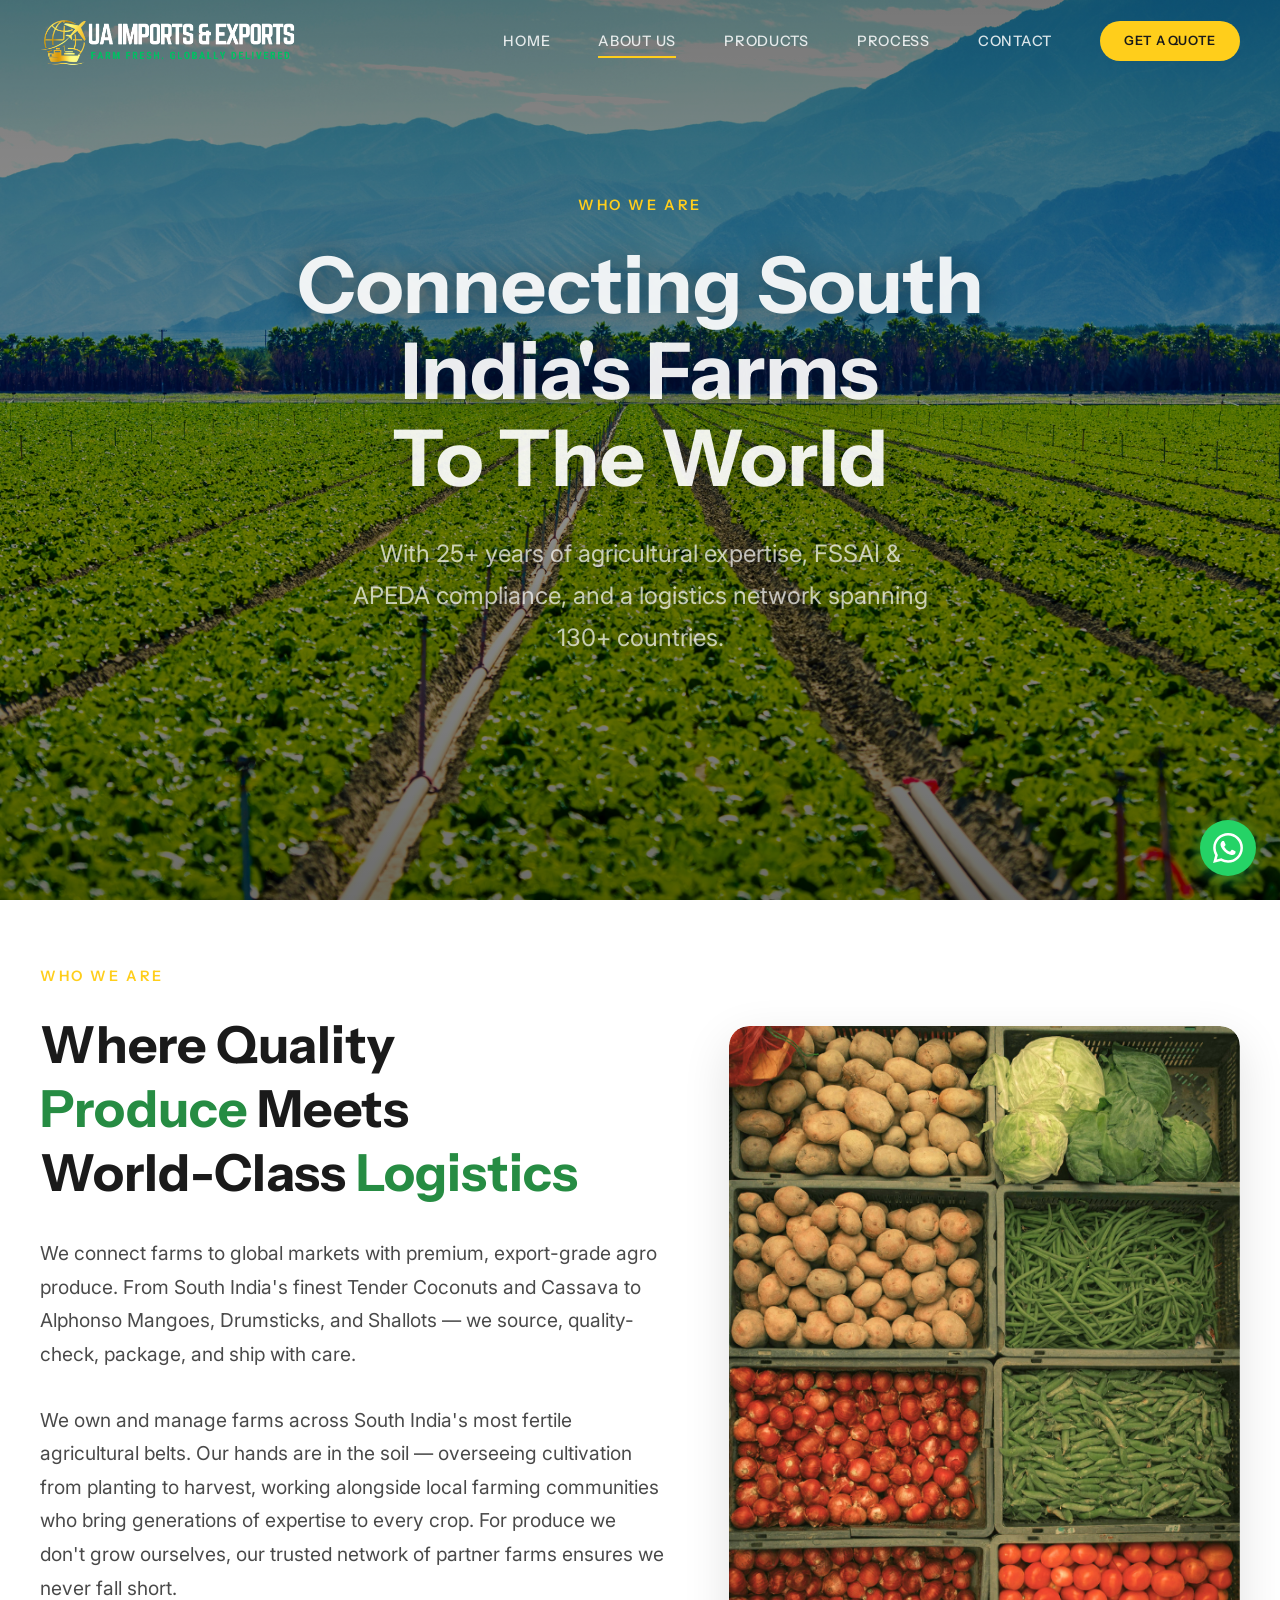
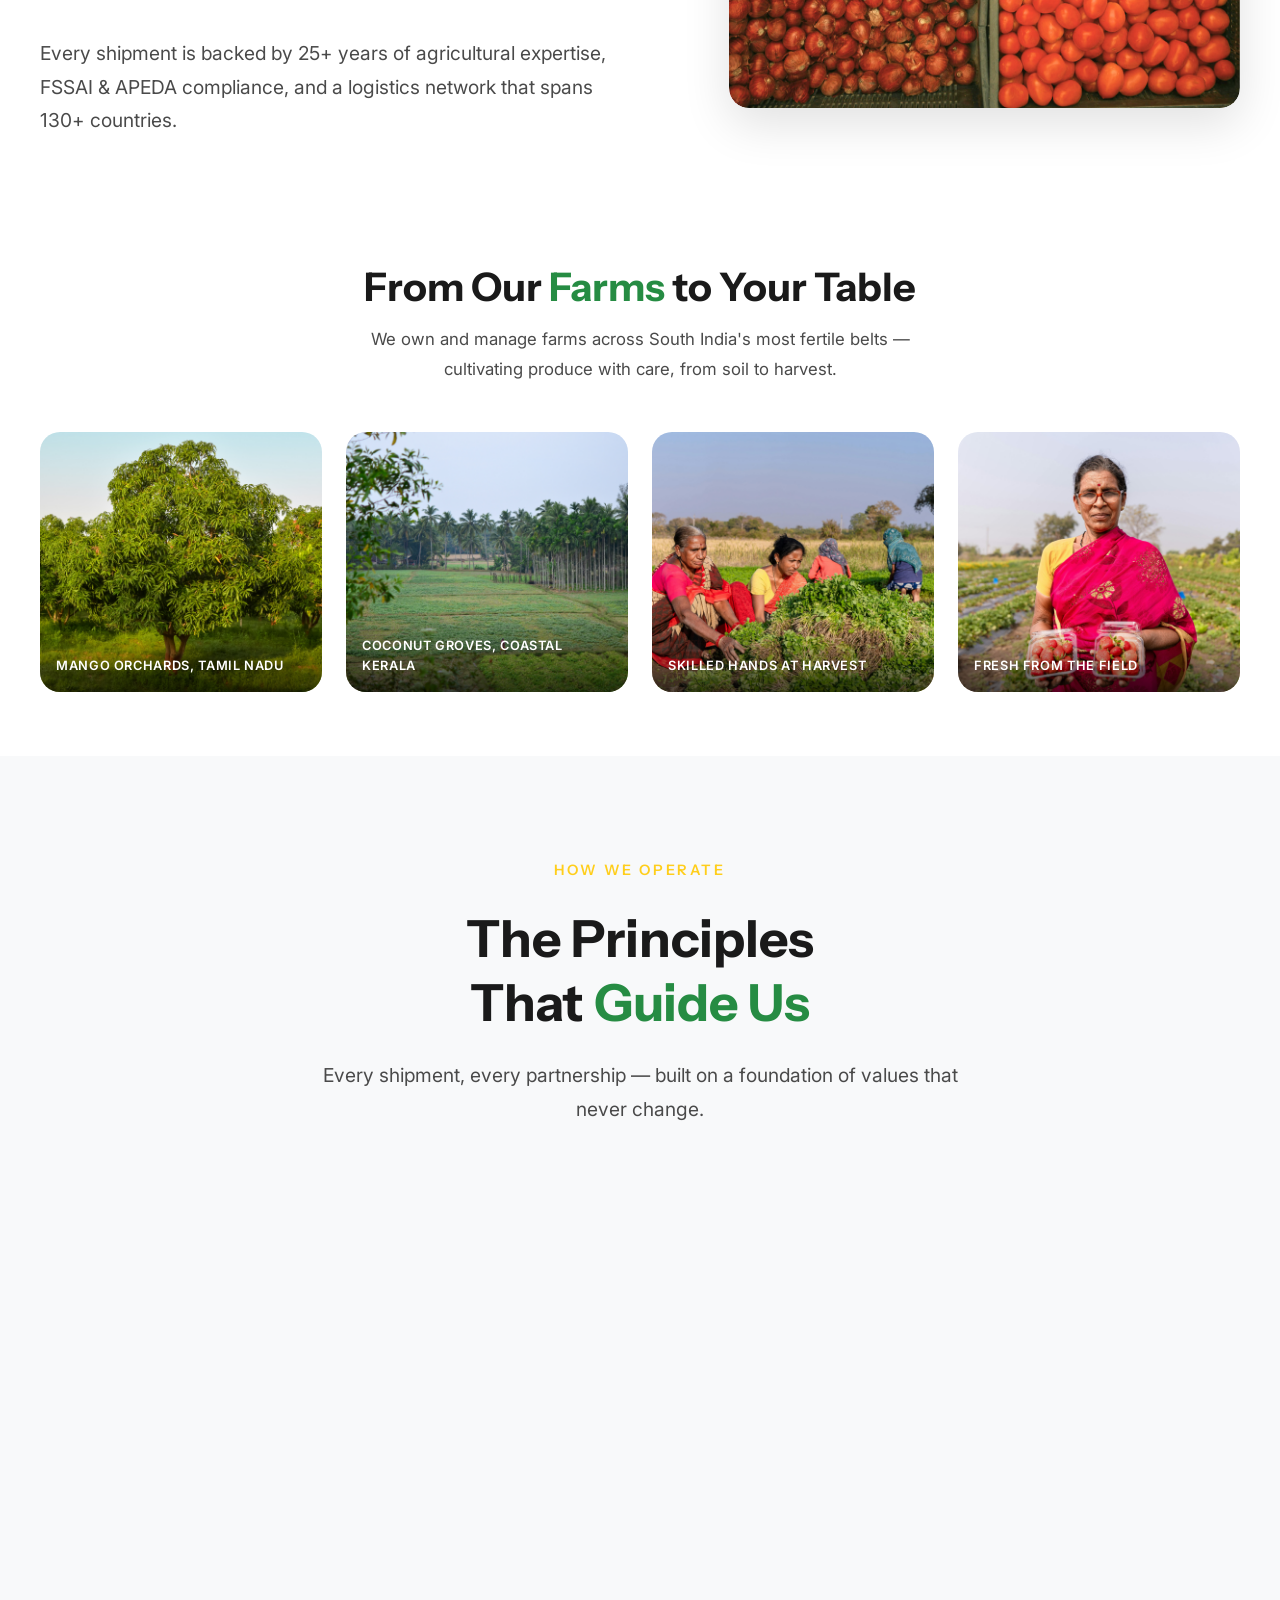
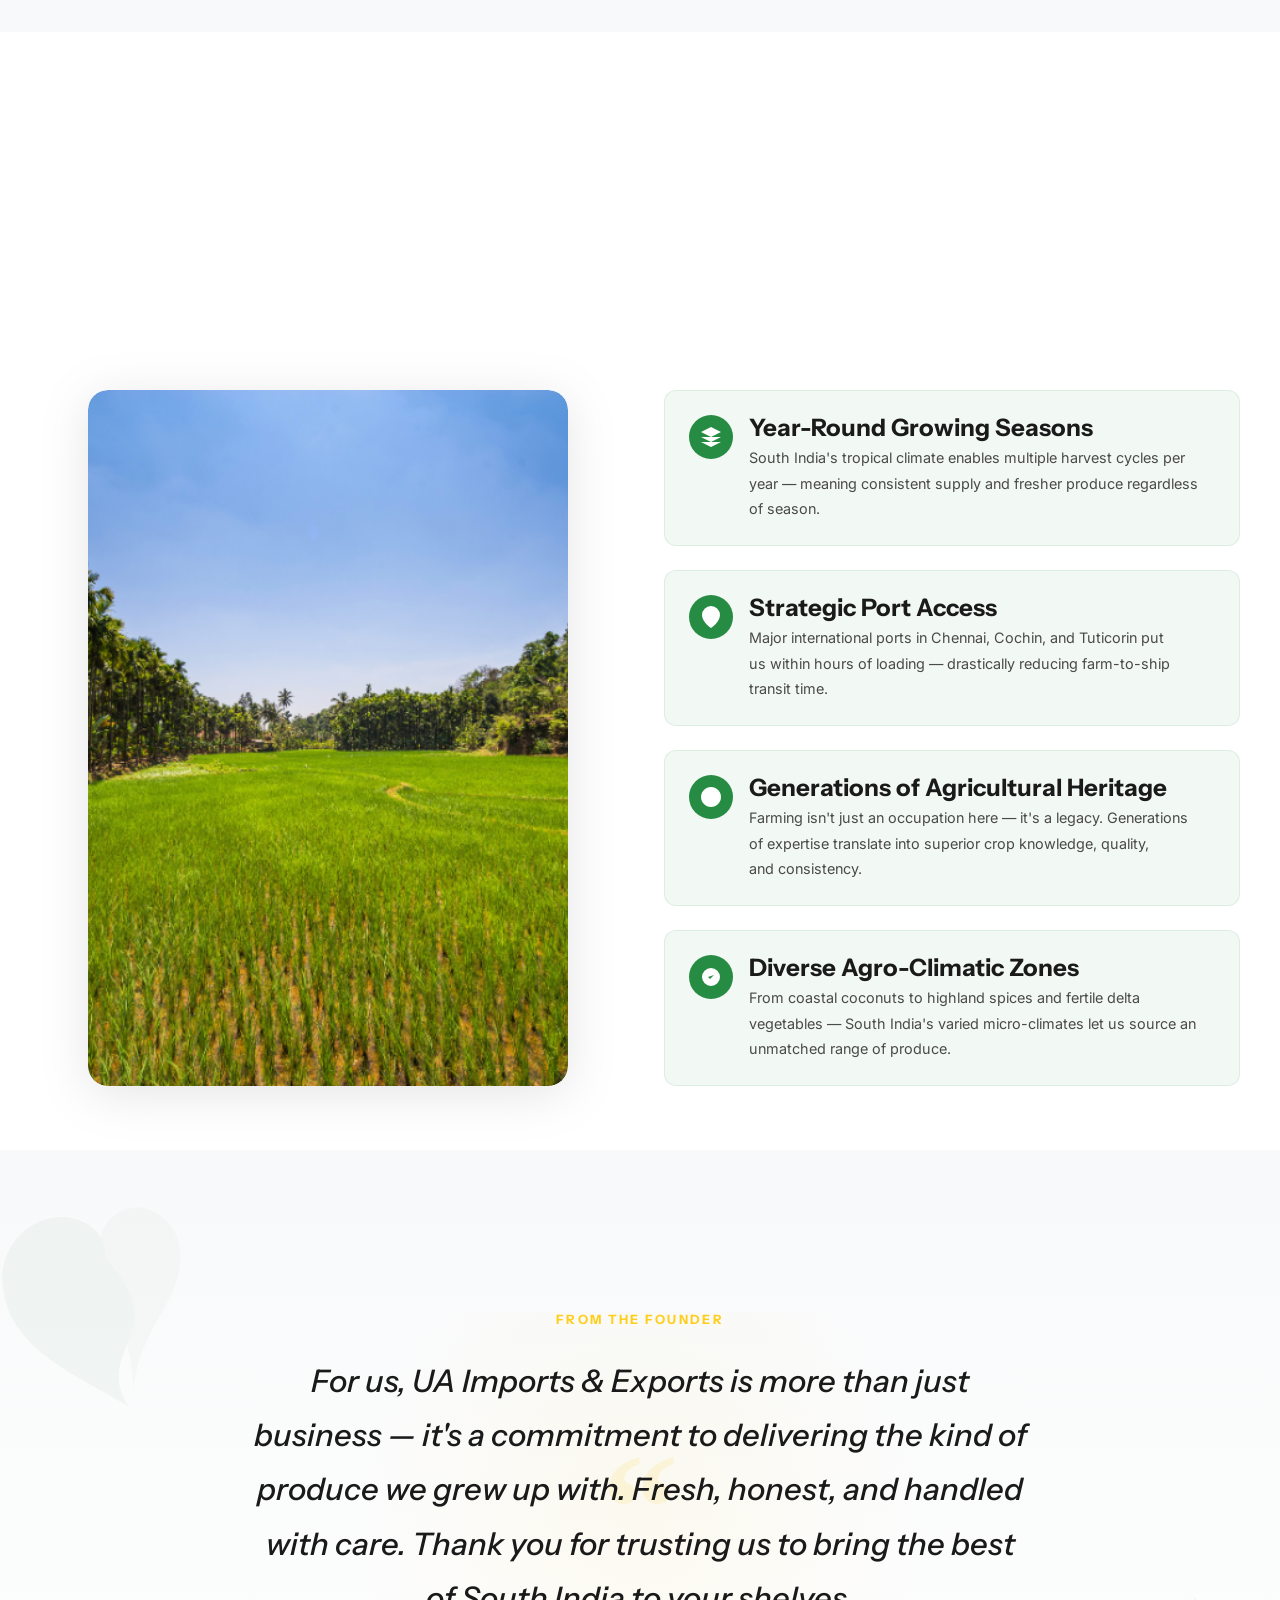
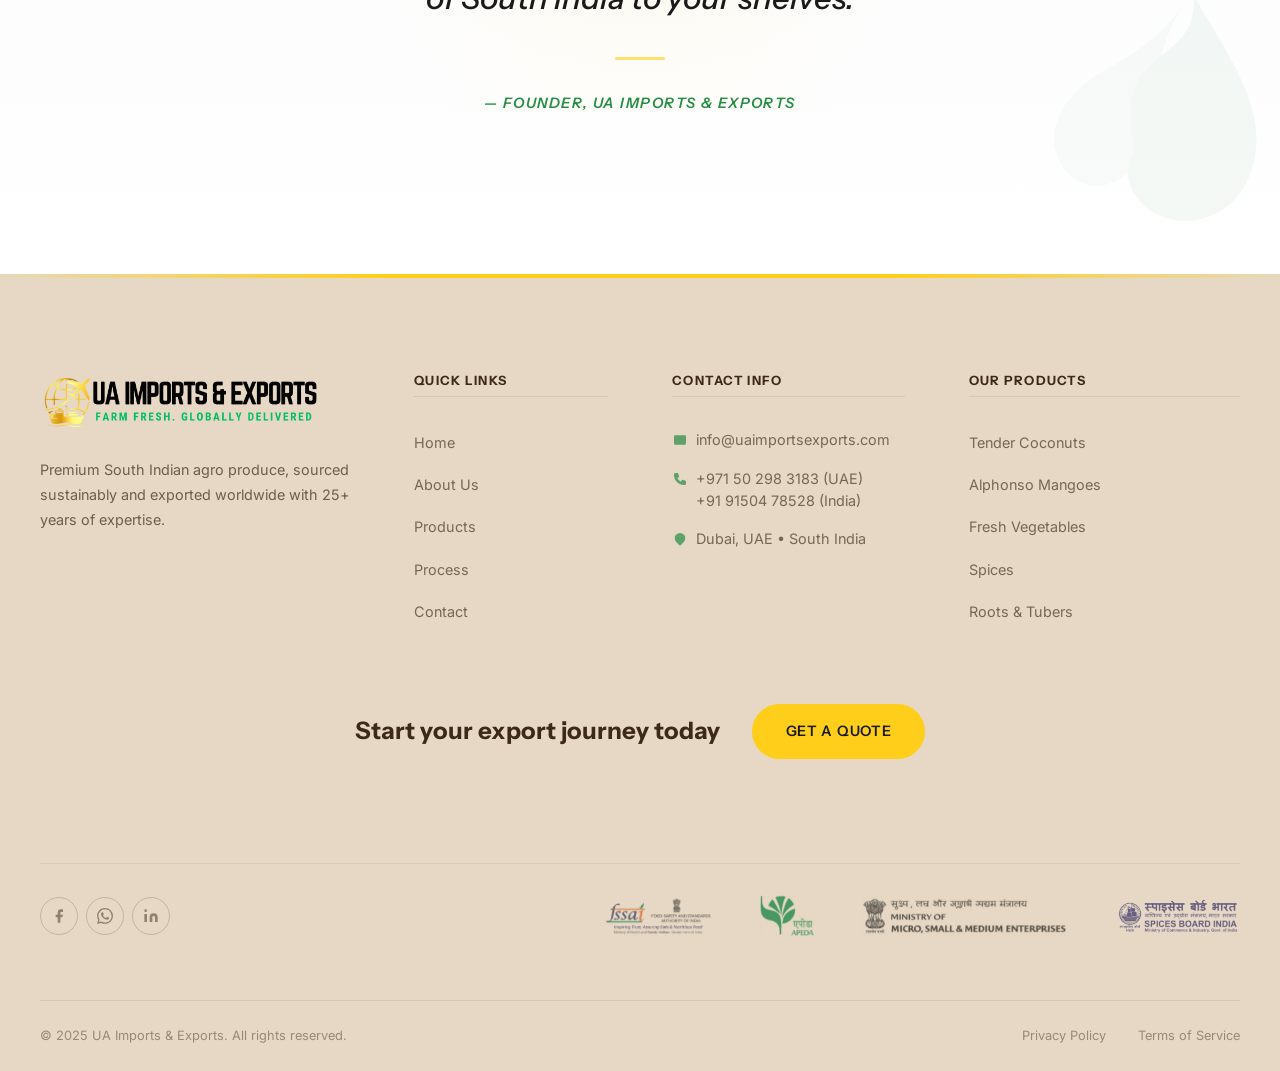
==== about.html @ a847c877 "Remove hero--subpage class from hero elements in about, process, and products pages" ====
<!DOCTYPE html>
<html lang="en">
<head>
  <meta charset="UTF-8">
  <meta name="viewport" content="width=device-width, initial-scale=1.0">
  <meta http-equiv="X-UA-Compatible" content="ie=edge">

  <!-- SEO Meta -->
  <title>UA Imports & Exports — About Us</title>
  <meta name="description" content="Delivering South India's finest agro produce to the world. Premium Tender Coconuts, Cassava, Alphonso Mangoes, Drumsticks, and Shallots — FSSAI & APEDA compliant, export-ready.">
  <meta name="keywords" content="agro exports, Indian produce, tender coconuts, cassava, alphonso mangoes, drumsticks, shallots, FSSAI, APEDA, export, import, South India">
  <meta name="author" content="UA Imports & Exports">
  <meta name="robots" content="index, follow">

  <!-- Open Graph -->
  <meta property="og:type" content="website">
  <meta property="og:title" content="UA Imports & Exports — Farm Fresh. Globally Delivered.">
  <meta property="og:description" content="Delivering South India's finest agro produce to the world. FSSAI & APEDA compliant sourcing of Tender Coconuts, Cassava, Mangoes, and more.">
  <meta property="og:image" content="assets/images/Preview%20Images/about%20us-preview.png">
  <meta property="og:url" content="https://www.uaimportsexports.com">
  <meta property="og:site_name" content="UA Imports & Exports">

  <!-- Favicon -->
  <link rel="icon" type="image/svg+xml" href="assets/images/favicon.svg">

  <!-- Google Fonts -->
  <link rel="preconnect" href="https://fonts.googleapis.com">
  <link rel="preconnect" href="https://fonts.gstatic.com" crossorigin>
  <link href="https://fonts.googleapis.com/css2?family=Instrument+Sans:ital,wght@0,400;0,500;0,600;0,700;1,400;1,500;1,600;1,700&family=Inter:wght@300;400;500;600;700;800&display=swap" rel="stylesheet">

  <!-- CSS (consolidated for performance) -->
  <link rel="stylesheet" href="css/styles.css">
</head>
<body>

  <!-- ============================================================
       SECTION 1: Navigation
       ============================================================ -->
  <nav class="navbar" id="navbar" role="navigation" aria-label="Main Navigation">
    <div class="navbar__inner">
      <!-- Logo -->
      <a href="index.html" class="navbar__logo" aria-label="UA Imports & Exports — Home">
        <img src="assets/images/logo/UA Imports & Exports Header Logo.png" alt="UA Imports & Exports Logo" class="navbar__logo-img" width="48" height="48">
      </a>

      <!-- Desktop Nav Links & CTA -->
      <div class="navbar__links">
        <a href="index.html" class="navbar__link">Home</a>
        <a href="about.html" class="navbar__link active">About Us</a>
        <a href="products.html" class="navbar__link">Products</a>
        <a href="process.html" class="navbar__link">Process</a>
        <a href="contact.html" class="navbar__link">Contact</a>
        <a href="contact.html" class="navbar__cta">Get A Quote</a>
      </div>

      <!-- Hamburger -->
      <button class="navbar__hamburger" id="navbar-hamburger" aria-label="Toggle Menu" aria-expanded="false">
        <span></span>
        <span></span>
        <span></span>
      </button>
    </div>

    <!-- Mobile Overlay -->
    <div class="navbar__mobile-overlay" id="navbar-mobile-overlay">
      <a href="index.html" class="navbar__link">Home</a>
      <a href="about.html" class="navbar__link">About Us</a>
      <a href="products.html" class="navbar__link">Products</a>
      <a href="process.html" class="navbar__link">Process</a>
      <a href="contact.html" class="navbar__link">Contact</a>
      <a href="contact.html" class="navbar__cta">Get A Quote</a>
    </div>
  </nav>

  <!-- ============================================================
       HERO
       ============================================================ -->
  <section class="hero" id="hero" aria-label="About Us Hero">
    <img class="hero__image"
         src="assets/images/Hero images/About Us hero image.png"
         alt=""
         aria-hidden="true"
         loading="eager">
    <div class="hero__overlay" aria-hidden="true"></div>
    <div class="hero__content">
      <p class="hero__eyebrow">Who We Are</p>
      <h1 class="hero__title">Connecting South India's Farms<br>To The World</h1>
      <p class="hero__subtitle">With 25+ years of agricultural expertise, FSSAI & APEDA compliance, and a logistics network spanning 130+ countries.</p>
    </div>
  </section>

<section class="about section" id="about" aria-label="About Us">
    <div class="container">
      <div class="about__content">
        <!-- Text Side -->
        <div class="about__text-block" data-reveal="fade-left">
          <p class="eyebrow">Who We Are</p>
          <h2 class="about__heading">
            Where Quality <span class="highlight">Produce</span> Meets<br>
            World-Class <span class="highlight">Logistics</span>
          </h2>
          <p class="about__description">
            We connect farms to global markets with premium, export-grade agro produce.
            From South India's finest Tender Coconuts and Cassava to Alphonso Mangoes,
            Drumsticks, and Shallots — we source, quality-check, package, and ship with care.
          </p>
          <p class="about__description">
            We own and manage farms across South India's most fertile agricultural belts.
            Our hands are in the soil — overseeing cultivation from planting to harvest,
            working alongside local farming communities who bring generations of expertise
            to every crop. For produce we don't grow ourselves, our trusted network of
            partner farms ensures we never fall short.
          </p>
          <p class="about__description">
            Every shipment is backed by 25+ years of agricultural expertise, FSSAI &amp; APEDA
            compliance, and a logistics network that spans 130+ countries.
          </p>
        </div>

        <!-- Image Side -->
        <div class="about__image-block" data-reveal="fade-right" data-reveal-delay="2">
          <img src="assets/images/About Us/About section hero image.png"
               alt="Fresh South Indian agro produce arranged for export — mangoes, coconuts, and greens"
               class="about__image"
               loading="lazy">
          <div class="about__image-accent" aria-hidden="true"></div>
        </div>
      </div>

      <div class="about__farms" data-reveal="fade-up">
        <div class="about__farms-header">
          <h3 class="about__farms-heading">From Our <span class="highlight">Farms</span> to Your Table</h3>
          <p class="about__farms-desc">We own and manage farms across South India's most fertile belts — cultivating produce with care, from soil to harvest.</p>
        </div>
        <div class="about__farms-grid">
          <figure class="about__farm-figure">
            <img src="assets/images/Our Farms and Workers at Work/Mango Farm.png" alt="Our mango orchards in full bloom" loading="lazy">
            <figcaption>Mango Orchards, Tamil Nadu</figcaption>
          </figure>
          <figure class="about__farm-figure">
            <img src="assets/images/Our Farms and Workers at Work/Our Coconut Farm.png" alt="Coconut groves stretching across coastal Kerala" loading="lazy">
            <figcaption>Coconut Groves, Coastal Kerala</figcaption>
          </figure>
          <figure class="about__farm-figure">
            <img src="assets/images/Our Farms and Workers at Work/Lady Farmers Picking Greens.png" alt="Farmers carefully harvesting fresh greens" loading="lazy">
            <figcaption>Skilled Hands at Harvest</figcaption>
          </figure>
          <figure class="about__farm-figure">
            <img src="assets/images/Our Farms and Workers at Work/Lady Farmer with Harvest (Strawberries).png" alt="Proud farmer with fresh strawberry harvest" loading="lazy">
            <figcaption>Fresh from the Field</figcaption>
          </figure>
        </div>
      </div>
    </div>
  </section>

  <section class="about-values section" id="about-values" aria-label="Our Values">
    <div class="container">
      <div class="about-values__header" data-reveal="fade-up">
        <p class="eyebrow">How We Operate</p>
        <h2 class="about-values__heading">The Principles That <span class="highlight">Guide Us</span></h2>
        <p class="about-values__subtitle">Every shipment, every partnership — built on a foundation of values that never change.</p>
      </div>
      <div class="about-values__grid">
        <div class="about-values__card" data-reveal="fade-up" data-reveal-delay="0">
          <div class="about-values__icon-wrap">
            <svg class="about-values__icon" viewBox="0 0 24 24" fill="none" stroke="currentColor" stroke-width="1.5" stroke-linecap="round" stroke-linejoin="round"><path d="M14.5 2H6a2 2 0 0 0-2 2v16a2 2 0 0 0 2 2h12a2 2 0 0 0 2-2V7.5L14.5 2z"/><polyline points="14 2 14 8 20 8"/><path d="M9 13h6"/><path d="M12 10v6"/></svg>
          </div>
          <h3 class="about-values__card-title">Integrity</h3>
          <p class="about-values__card-desc">Honest sourcing, fair pricing, and transparent partnerships built on trust that spans decades.</p>
        </div>
        <div class="about-values__card" data-reveal="fade-up" data-reveal-delay="1">
          <div class="about-values__icon-wrap">
            <svg class="about-values__icon" viewBox="0 0 24 24" fill="none" stroke="currentColor" stroke-width="1.5" stroke-linecap="round" stroke-linejoin="round"><path d="M12 22s8-4 8-10V5l-8-3-8 3v7c0 6 8 10 8 10z"/><path d="M9 12l2 2 4-4"/></svg>
          </div>
          <h3 class="about-values__card-title">Quality</h3>
          <p class="about-values__card-desc">Rigorous quality checks, FSSAI &amp; APEDA compliance, and lab-tested freshness in every shipment.</p>
        </div>
        <div class="about-values__card" data-reveal="fade-up" data-reveal-delay="2">
          <div class="about-values__icon-wrap">
            <svg class="about-values__icon" viewBox="0 0 24 24" fill="none" stroke="currentColor" stroke-width="1.5" stroke-linecap="round" stroke-linejoin="round"><path d="M12 2L2 7l10 5 10-5-10-5z"/><path d="M2 17l10 5 10-5"/><path d="M2 12l10 5 10-5"/></svg>
          </div>
          <h3 class="about-values__card-title">Sustainability</h3>
          <p class="about-values__card-desc">Ethical farming practices, minimal waste, and long-term grower relationships that go beyond transactions.</p>
        </div>
        <div class="about-values__card" data-reveal="fade-up" data-reveal-delay="3">
          <div class="about-values__icon-wrap">
            <svg class="about-values__icon" viewBox="0 0 24 24" fill="none" stroke="currentColor" stroke-width="1.5" stroke-linecap="round" stroke-linejoin="round"><circle cx="12" cy="12" r="10"/><polyline points="12 6 12 12 16 14"/></svg>
          </div>
          <h3 class="about-values__card-title">Reliability</h3>
          <p class="about-values__card-desc">Consistent supply, on-time delivery, and end-to-end logistics support you can count on.</p>
        </div>
      </div>
    </div>
  </section>

<section class="why-south-india section" id="why-south-india" aria-label="Why South India">
    <div class="container">
      <div class="why-south-india__header" data-reveal="fade-up">
        <p class="eyebrow">Our Source</p>
        <h2 class="why-south-india__heading">Why <span class="highlight">South India</span>?</h2>
        <p class="why-south-india__subtitle">
          Our roots run deep in South India — a region blessed with diverse climates, fertile soils, and generations of farming wisdom that make it one of the world's most productive agricultural belts.
        </p>
      </div>

      <div class="why-south-india__grid">
        <div class="why-south-india__image-block" data-reveal="fade-left">
          <div class="why-south-india__map-wrap">
            <img src="assets/images/Why South India.png"
                 alt="Why South India — our sourcing region"
                 class="why-south-india__image"
                 loading="lazy">
          </div>
        </div>

        <div class="why-south-india__list" data-reveal="fade-right">
          <div class="why-south-india__item" data-reveal="fade-up" data-reveal-delay="0">
            <div class="why-south-india__icon">
              <svg viewBox="0 0 24 24" fill="currentColor"><path d="M12 2L2 7l10 5 10-5-10-5zM2 17l10 5 10-5M2 12l10 5 10-5"/></svg>
            </div>
            <div>
              <h3 class="why-south-india__item-title">Year-Round Growing Seasons</h3>
              <p class="why-south-india__item-desc">South India's tropical climate enables multiple harvest cycles per year — meaning consistent supply and fresher produce regardless of season.</p>
            </div>
          </div>

          <div class="why-south-india__item" data-reveal="fade-up" data-reveal-delay="1">
            <div class="why-south-india__icon">
              <svg viewBox="0 0 24 24" fill="currentColor"><path d="M21 10c0 7-9 13-9 13s-9-6-9-13a9 9 0 0 1 18 0z"/><circle cx="12" cy="10" r="3"/></svg>
            </div>
            <div>
              <h3 class="why-south-india__item-title">Strategic Port Access</h3>
              <p class="why-south-india__item-desc">Major international ports in Chennai, Cochin, and Tuticorin put us within hours of loading — drastically reducing farm-to-ship transit time.</p>
            </div>
          </div>

          <div class="why-south-india__item" data-reveal="fade-up" data-reveal-delay="2">
            <div class="why-south-india__icon">
              <svg viewBox="0 0 24 24" fill="currentColor"><path d="M12 2C6.48 2 2 6.48 2 12s4.48 10 10 10 10-4.48 10-10S17.52 2 12 2z"/><path d="M12 6v6l4 2"/></svg>
            </div>
            <div>
              <h3 class="why-south-india__item-title">Generations of Agricultural Heritage</h3>
              <p class="why-south-india__item-desc">Farming isn't just an occupation here — it's a legacy. Generations of expertise translate into superior crop knowledge, quality, and consistency.</p>
            </div>
          </div>

          <div class="why-south-india__item" data-reveal="fade-up" data-reveal-delay="3">
            <div class="why-south-india__icon">
              <svg viewBox="0 0 24 24" fill="currentColor"><path d="M9 12l2 2 4-4m6 2a9 9 0 11-18 0 9 9 0 0118 0z"/></svg>
            </div>
            <div>
              <h3 class="why-south-india__item-title">Diverse Agro-Climatic Zones</h3>
              <p class="why-south-india__item-desc">From coastal coconuts to highland spices and fertile delta vegetables — South India's varied micro-climates let us source an unmatched range of produce.</p>
            </div>
          </div>
        </div>
      </div>
    </div>
  </section>

<section class="founder-quote section has-motifs" id="founder-quote" aria-label="Founder Quote">
    <!-- Decorative botanical watermark motifs -->
    <svg class="motif-watermark motif-watermark--top-left" viewBox="0 0 100 100" fill="none" xmlns="http://www.w3.org/2000/svg" aria-hidden="true">
      <path d="M50 90 C30 70, 10 55, 15 30 C20 10, 45 5, 55 20 C60 28, 55 40, 45 45 C35 50, 25 45, 30 35 C35 25, 50 20, 55 30 C60 38, 65 50, 60 60 C55 70, 45 75, 50 90Z" fill="currentColor"/>
      <path d="M52 90 C55 75, 65 65, 75 55 C85 45, 90 30, 80 20 C70 10, 55 18, 55 30 C55 38, 65 40, 70 35 C75 30, 72 22, 65 25 C58 28, 55 38, 55 48 C55 58, 58 70, 52 90Z" fill="currentColor" opacity="0.6"/>
    </svg>
    <svg class="motif-watermark motif-watermark--bottom-right" viewBox="0 0 100 100" fill="none" xmlns="http://www.w3.org/2000/svg" aria-hidden="true">
      <path d="M50 10 C70 30, 90 45, 85 70 C80 90, 55 95, 45 80 C40 72, 45 60, 55 55 C65 50, 75 55, 70 65 C65 75, 50 80, 45 70 C40 62, 35 50, 40 40 C45 30, 55 25, 50 10Z" fill="currentColor"/>
      <path d="M48 10 C45 25, 35 35, 25 45 C15 55, 10 70, 20 80 C30 90, 45 82, 45 70 C45 62, 35 60, 30 65 C25 70, 28 78, 35 75 C42 72, 45 62, 45 52 C45 42, 42 30, 48 10Z" fill="currentColor" opacity="0.6"/>
    </svg>

    <div class="container">
      <div class="founder-quote__content" data-reveal="scale-in" data-reveal-duration="cinematic">
        <span class="founder-quote__eyebrow">From The Founder</span>
        <div class="founder-quote__mark" aria-hidden="true">&ldquo;</div>
        <blockquote class="founder-quote__text">
          For us, UA Imports &amp; Exports is more than just business — it's a commitment to delivering
          the kind of produce we grew up with. Fresh, honest, and handled with care.
          Thank you for trusting us to bring the best of South India to your shelves.
        </blockquote>
        <div class="founder-quote__divider" aria-hidden="true"></div>
        <cite class="founder-quote__attribution">— Founder, UA Imports &amp; Exports</cite>
      </div>
    </div>
  </section>


  <footer class="footer" id="footer" role="contentinfo" aria-label="Site Footer">
    <div class="footer__top-border" aria-hidden="true"></div>
    <div class="container">
      <div class="footer__grid">
        <div class="footer__brand">
          <a href="index.html" class="footer__logo">
            <img src="assets/images/logo/UA%20Imports%20&%20Exports%20Footer%20Logo.png" alt="UA Imports & Exports" class="footer__logo-img" loading="lazy" width="200" height="auto">
          </a>
          <p class="footer__description">Premium South Indian agro produce, sourced sustainably and exported worldwide with 25+ years of expertise.</p>
        </div>
        <div class="footer__col">
          <h4 class="footer__col-title">Quick Links</h4>
          <ul class="footer__links">
            <li><a href="index.html" class="footer__link">Home</a></li>
            <li><a href="about.html" class="footer__link">About Us</a></li>
            <li><a href="products.html" class="footer__link">Products</a></li>
            <li><a href="process.html" class="footer__link">Process</a></li>
            <li><a href="contact.html" class="footer__link">Contact</a></li>
          </ul>
        </div>
        <div class="footer__col">
          <h4 class="footer__col-title">Contact Info</h4>
          <ul class="footer__contact">
            <li class="footer__contact-item">
              <svg class="footer__contact-icon" viewBox="0 0 24 24" fill="currentColor"><path d="M3 8l7.89 5.26a2 2 0 002.22 0L21 8M5 19h14a2 2 0 002-2V7a2 2 0 00-2-2H5a2 2 0 00-2 2v10a2 2 0 002 2z"/></svg>
              <span class="footer__contact-text"><a href="mailto:info@uaimportsexports.com">info@uaimportsexports.com</a></span>
            </li>
            <li class="footer__contact-item">
              <svg class="footer__contact-icon" viewBox="0 0 24 24" fill="currentColor"><path d="M3 5a2 2 0 012-2h3.28a1 1 0 01.948.684l1.498 4.493a1 1 0 01-.502 1.21l-2.257 1.13a11.042 11.042 0 005.516 5.516l1.13-2.257a1 1 0 011.21-.502l4.493 1.498a1 1 0 01.684.949V19a2 2 0 01-2 2h-1C9.716 21 3 14.284 3 6V5z"/></svg>
              <span class="footer__contact-text">
                <a href="tel:+971502983183">+971 50 298 3183</a> (UAE)<br>
                <a href="tel:+919150478528">+91 91504 78528</a> (India)
              </span>
            </li>
            <li class="footer__contact-item">
              <svg class="footer__contact-icon" viewBox="0 0 24 24" fill="currentColor"><path d="M17.657 16.657L13.414 20.9a1.998 1.998 0 01-2.827 0l-4.244-4.243a8 8 0 1111.314 0z"/><path d="M15 11a3 3 0 11-6 0 3 3 0 016 0z"/></svg>
              <span class="footer__contact-text">Dubai, UAE &bull; South India</span>
            </li>
          </ul>
        </div>
        <div class="footer__col">
          <h4 class="footer__col-title">Our Products</h4>
          <ul class="footer__links">
            <li><a href="products.html" class="footer__link">Tender Coconuts</a></li>
            <li><a href="products.html" class="footer__link">Alphonso Mangoes</a></li>
            <li><a href="products.html" class="footer__link">Fresh Vegetables</a></li>
            <li><a href="products.html" class="footer__link">Spices</a></li>
            <li><a href="products.html" class="footer__link">Roots & Tubers</a></li>
          </ul>
        </div>

        <div class="footer__cta-row">
          <p class="footer__cta-text">Start your export journey today</p>
          <a href="contact.html" class="btn btn-gold">Get A Quote</a>
        </div>

        <div class="footer__certs-row">
          <div class="footer__social">
            <a href="https://facebook.com" class="footer__social-link" aria-label="Facebook" target="_blank" rel="noopener noreferrer">
              <svg viewBox="0 0 24 24" fill="currentColor"><path d="M18 2h-3a5 5 0 0 0-5 5v3H7v4h3v8h4v-8h3l1-4h-4V7a1 1 0 0 1 1-1h3z"/></svg>
            </a>
            <a href="https://wa.me/971502983183" class="footer__social-link" aria-label="WhatsApp" target="_blank" rel="noopener noreferrer">
              <svg viewBox="0 0 24 24" fill="currentColor"><path d="M17.472 14.382c-.297-.149-1.758-.867-2.03-.967-.273-.099-.471-.148-.67.15-.197.297-.767.966-.94 1.164-.173.199-.347.223-.644.075-.297-.15-1.255-.463-2.39-1.475-.883-.788-1.48-1.761-1.653-2.059-.173-.297-.018-.458.13-.606.134-.133.298-.347.446-.52.149-.174.198-.298.298-.497.099-.198.05-.371-.025-.52-.075-.149-.669-1.612-.916-2.207-.242-.579-.487-.5-.669-.51-.173-.008-.371-.01-.57-.01-.198 0-.52.074-.792.372-.272.297-1.04 1.016-1.04 2.479 0 1.462 1.065 2.875 1.213 3.074.149.198 2.096 3.2 5.077 4.487.709.306 1.262.489 1.694.625.712.227 1.36.195 1.871.118.571-.085 1.758-.719 2.006-1.413.248-.694.248-1.289.173-1.413-.074-.124-.272-.198-.57-.347m-5.421 7.403h-.004a9.87 9.87 0 01-5.031-1.378l-.361-.214-3.741.982.998-3.648-.235-.374a9.86 9.86 0 01-1.51-5.26c.001-5.45 4.436-9.884 9.888-9.884 2.64 0 5.122 1.03 6.988 2.898a9.825 9.825 0 012.893 6.994c-.003 5.45-4.437 9.884-9.885 9.884m8.413-18.297A11.815 11.815 0 0012.05 0C5.495 0 .16 5.335.157 11.892c0 2.096.547 4.142 1.588 5.945L.057 24l6.305-1.654a11.882 11.882 0 005.683 1.448h.005c6.554 0 11.89-5.335 11.893-11.893a11.821 11.821 0 00-3.48-8.413z"/></svg>
            </a>
            <a href="https://linkedin.com" class="footer__social-link" aria-label="LinkedIn" target="_blank" rel="noopener noreferrer">
              <svg viewBox="0 0 24 24" fill="currentColor"><path d="M16 8a6 6 0 016 6v7h-4v-7a2 2 0 00-2-2 2 2 0 00-2 2v7h-4v-7a6 6 0 016-6zM2 9h4v12H2zM4 6a2 2 0 100-4 2 2 0 000 4z"/></svg>
            </a>
          </div>
          <div class="footer__certs-logos">
            <img src="assets/images/Certification%20and%20License%20Logos/FSSAI.png" alt="FSSAI" class="footer__certs-row-img" loading="lazy">
            <img src="assets/images/Certification%20and%20License%20Logos/APEDA%20Logo%20_%20Cleaned.png" alt="APEDA" class="footer__certs-row-img" loading="lazy">
            <img src="assets/images/Certification%20and%20License%20Logos/MSME%20Logo%20_%20Cleaned.png" alt="MSME" class="footer__certs-row-img" loading="lazy">
            <img src="assets/images/Certification%20and%20License%20Logos/Spices%20Board%20India.png" alt="Spices Board India" class="footer__certs-row-img" loading="lazy">
          </div>
        </div>
      </div>

      <div class="footer__bottom">
        <p class="footer__copyright">&copy; 2025 UA Imports &amp; Exports. All rights reserved.</p>
        <div class="footer__bottom-links">
          <a href="privacy-policy.html" class="footer__bottom-link">Privacy Policy</a>
          <a href="terms-of-service.html" class="footer__bottom-link">Terms of Service</a>
        </div>
      </div>
    </div>
  </footer>

  <!-- Floating WhatsApp Button -->
  <a href="https://wa.me/971502983183" class="whatsapp-float" target="_blank" rel="noopener noreferrer" aria-label="Chat on WhatsApp">
    <svg viewBox="0 0 24 24" fill="currentColor"><path d="M17.472 14.382c-.297-.149-1.758-.867-2.03-.967-.273-.099-.471-.148-.67.15-.197.297-.767.966-.94 1.164-.173.199-.347.223-.644.075-.297-.15-1.255-.463-2.39-1.475-.883-.788-1.48-1.761-1.653-2.059-.173-.297-.018-.458.13-.606.134-.133.298-.347.446-.52.149-.174.198-.298.298-.497.099-.198.05-.371-.025-.52-.075-.149-.669-1.612-.916-2.207-.242-.579-.487-.5-.669-.51-.173-.008-.371-.01-.57-.01-.198 0-.52.074-.792.372-.272.297-1.04 1.016-1.04 2.479 0 1.462 1.065 2.875 1.213 3.074.149.198 2.096 3.2 5.077 4.487.709.306 1.262.489 1.694.625.712.227 1.36.195 1.871.118.571-.085 1.758-.719 2.006-1.413.248-.694.248-1.289.173-1.413-.074-.124-.272-.198-.57-.347m-5.421 7.403h-.004a9.87 9.87 0 01-5.031-1.378l-.361-.214-3.741.982.998-3.648-.235-.374a9.86 9.86 0 01-1.51-5.26c.001-5.45 4.436-9.884 9.888-9.884 2.64 0 5.122 1.03 6.988 2.898a9.825 9.825 0 012.893 6.994c-.003 5.45-4.437 9.884-9.885 9.884m8.413-18.297A11.815 11.815 0 0012.05 0C5.495 0 .16 5.335.157 11.892c0 2.096.547 4.142 1.588 5.945L.057 24l6.305-1.654a11.882 11.882 0 005.683 1.448h.005c6.554 0 11.89-5.335 11.893-11.893a11.821 11.821 0 00-3.48-8.413z"/></svg>
  </a>

  <!-- JavaScript -->
  <script type="module" src="js/main.js"></script>

</body>
</html>
---- css/styles.css ----
/* ======== css/variables.css ======== */
/* ============================================================
   UA IMPORTS & EXPORTS — Design Tokens
   ============================================================ */

:root {
  /* ── Color Palette ─────────────────────────────────────────── */
  --color-forest:       #268C43;
  --color-forest-rgb:   38, 140, 67;
  --color-emerald:      #268C43;
  --color-emerald-rgb:  38, 140, 67;
  --color-sage:         #268C43;
  --color-sage-rgb:     38, 140, 67;
  --color-mint:         #268C43;
  --color-mint-rgb:     38, 140, 67;
  --color-cream:        #FEFAE0;
  --color-cream-rgb:    254, 250, 224;
  --color-gold:         #FFCE1B;
  --color-gold-rgb:     255, 206, 27;
  --color-gold-light:   #FFCE1B;
  --color-gold-light-rgb: 255, 206, 27;
  --color-charcoal:     #1A1A1A;
  --color-charcoal-rgb: 26, 26, 26;
  --color-slate:        #4A4A4A;
  --color-slate-rgb:    74, 74, 74;
  --color-cloud:        #F8F9FA;
  --color-cloud-rgb:    248, 249, 250;
  --color-white:        #FFFFFF;
  --color-white-rgb:    255, 255, 255;

  /* ── Typography ────────────────────────────────────────────── */
  --font-heading:  'Instrument Sans', 'Inter', system-ui, sans-serif;
  --font-body:     'Inter', 'Instrument Sans', system-ui, sans-serif;

  --fw-regular:    400;
  --fw-medium:     500;
  --fw-semibold:   600;
  --fw-bold:       700;
  --fw-extrabold:  800;

  --fs-xs:         clamp(0.7rem, 0.65rem + 0.25vw, 0.8rem);
  --fs-sm:         clamp(0.8rem, 0.75rem + 0.3vw, 0.9rem);
  --fs-base:       clamp(0.95rem, 0.9rem + 0.3vw, 1.05rem);
  --fs-md:         clamp(1.05rem, 1rem + 0.35vw, 1.2rem);
  --fs-lg:         clamp(1.2rem, 1.1rem + 0.5vw, 1.5rem);
  --fs-xl:         clamp(1.5rem, 1.3rem + 0.8vw, 2rem);
  --fs-2xl:        clamp(1.8rem, 1.5rem + 1.2vw, 2.5rem);
  --fs-3xl:        clamp(2.2rem, 1.8rem + 1.8vw, 3.2rem);
  --fs-4xl:        clamp(2.8rem, 2.2rem + 2.5vw, 4.2rem);
  --fs-hero:       clamp(3rem, 2.5rem + 3vw, 5rem);

  --lh-tight:      1.1;
  --lh-snug:       1.25;
  --lh-normal:     1.55;
  --lh-relaxed:    1.75;

  --ls-tight:      -0.02em;
  --ls-normal:     0;
  --ls-wide:       0.05em;
  --ls-wider:      0.1em;
  --ls-widest:     0.18em;

  /* ── Spacing ───────────────────────────────────────────────── */
  --space-xs:      0.25rem;
  --space-sm:      0.5rem;
  --space-md:      1rem;
  --space-lg:      1.5rem;
  --space-xl:      2rem;
  --space-2xl:     3rem;
  --space-3xl:     4rem;
  --space-4xl:     6rem;
  --space-5xl:     8rem;
  --space-section: clamp(5rem, 8vw, 9rem);

  /* ── Layout ────────────────────────────────────────────────── */
  --container-max:  1320px;
  --container-pad:  clamp(1.25rem, 4vw, 2.5rem);
  --border-radius-sm:  6px;
  --border-radius-md:  12px;
  --border-radius-lg:  20px;
  --border-radius-xl:  30px;
  --border-radius-pill: 100px;

  /* ── Shadows ───────────────────────────────────────────────── */
  --shadow-sm:     0 2px 8px rgba(0, 0, 0, 0.06);
  --shadow-md:     0 4px 16px rgba(0, 0, 0, 0.08);
  --shadow-lg:     0 8px 32px rgba(0, 0, 0, 0.1);
  --shadow-xl:     0 16px 48px rgba(0, 0, 0, 0.12);
  --shadow-glow-gold: 0 0 30px rgba(255, 206, 27, 0.25);

  /* ── Animation ─────────────────────────────────────────────── */
  --ease-smooth:     cubic-bezier(0.22, 1, 0.36, 1);
  --ease-bounce:     cubic-bezier(0.34, 1.56, 0.64, 1);
  --ease-in-out:     cubic-bezier(0.4, 0, 0.2, 1);
  --ease-out-expo:   cubic-bezier(0.16, 1, 0.3, 1);

  --dur-fast:        300ms;
  --dur-normal:      600ms;
  --dur-slow:        1000ms;
  --dur-cinematic:   1800ms;

  /* ── Z-Index Scale ─────────────────────────────────────────── */
  --z-base:       1;
  --z-above:      10;
  --z-overlay:    100;
  --z-nav:        1000;
  --z-modal:      2000;
}


/* ======== css/reset.css ======== */
/* ============================================================
   UA IMPORTS & EXPORTS — CSS Reset
   ============================================================ */

*, *::before, *::after {
  box-sizing: border-box;
  margin: 0;
  padding: 0;
}

html {
  scroll-behavior: smooth;
  -webkit-text-size-adjust: 100%;
  text-size-adjust: 100%;
  scroll-padding-top: 90px; /* account for sticky nav */
}

body {
  min-height: 100vh;
  -webkit-font-smoothing: antialiased;
  -moz-osx-font-smoothing: grayscale;
  text-rendering: optimizeLegibility;
  overflow-x: hidden;
}

img, picture, video, canvas, svg {
  display: block;
  max-width: 100%;
}

img {
  height: auto;
}

input, button, textarea, select {
  font: inherit;
  color: inherit;
}

button {
  cursor: pointer;
  border: none;
  background: none;
}

a {
  text-decoration: none;
  color: inherit;
}

ul, ol {
  list-style: none;
}

h1, h2, h3, h4, h5, h6 {
  overflow-wrap: break-word;
  text-wrap: balance;
}

p {
  overflow-wrap: break-word;
  text-wrap: pretty;
}

::selection {
  background-color: rgba(var(--color-sage-rgb), 0.3);
  color: var(--color-charcoal);
}

::-webkit-scrollbar {
  width: 8px;
}

::-webkit-scrollbar-track {
  background: var(--color-cloud);
}

::-webkit-scrollbar-thumb {
  background: var(--color-sage);
  border-radius: 4px;
}

::-webkit-scrollbar-thumb:hover {
  background: var(--color-emerald);
}


/* ======== css/base.css ======== */
/* ============================================================
   UA IMPORTS & EXPORTS — Base Styles
   ============================================================ */

body {
  font-family: var(--font-body);
  font-size: var(--fs-base);
  font-weight: var(--fw-regular);
  line-height: var(--lh-normal);
  color: var(--color-charcoal);
  background-color: var(--color-cloud);
}

/* ── Headings ────────────────────────────────────────────────── */
h1, h2, h3, h4, h5, h6 {
  font-family: var(--font-heading);
  font-weight: var(--fw-extrabold);
  line-height: var(--lh-tight);
  color: var(--color-charcoal);
}

h1 { font-size: var(--fs-hero); }
h2 { font-size: var(--fs-3xl); }
h3 { font-size: var(--fs-2xl); }
h4 { font-size: var(--fs-xl); }
h5 { font-size: var(--fs-lg); }
h6 { font-size: var(--fs-md); }

/* ── Paragraphs ──────────────────────────────────────────────── */
p {
  font-size: var(--fs-base);
  line-height: var(--lh-relaxed);
  color: var(--color-slate);
}

p + p {
  margin-top: var(--space-md);
}

/* ── Links ───────────────────────────────────────────────────── */
a {
  transition: color var(--dur-fast) var(--ease-smooth);
}

a:hover {
  color: var(--color-sage);
}

/* ── Eyebrow / Label Text ────────────────────────────────────── */
.eyebrow {
  font-family: var(--font-heading);
  font-size: var(--fs-sm);
  font-weight: var(--fw-semibold);
  text-transform: uppercase;
  letter-spacing: var(--ls-widest);
  color: var(--color-gold);
  margin-bottom: var(--space-lg);
}

/* ── Section Heading ─────────────────────────────────────────── */
.section-heading {
  font-size: var(--fs-3xl);
  font-weight: var(--fw-extrabold);
  line-height: var(--lh-snug);
  margin-bottom: var(--space-lg);
}

.section-heading .highlight {
  color: var(--color-sage);
}

.section-heading .highlight-gold {
  color: var(--color-gold);
}

.section-heading .highlight-emerald {
  color: var(--color-emerald);
}

/* ── Buttons ─────────────────────────────────────────────────── */
.btn {
  display: inline-flex;
  align-items: center;
  justify-content: center;
  gap: var(--space-sm);
  font-family: var(--font-heading);
  font-size: var(--fs-sm);
  font-weight: var(--fw-semibold);
  text-transform: uppercase;
  letter-spacing: var(--ls-wide);
  padding: 0.9rem 2rem;
  border-radius: var(--border-radius-pill);
  transition: all var(--dur-fast) var(--ease-smooth);
  position: relative;
  overflow: hidden;
  cursor: pointer;
}

.btn::before {
  content: '';
  position: absolute;
  top: 0;
  left: -100%;
  width: 100%;
  height: 100%;
  background: linear-gradient(
    90deg,
    transparent,
    rgba(255, 255, 255, 0.15),
    transparent
  );
  transition: left var(--dur-slow) var(--ease-smooth);
}

.btn:hover::before {
  left: 100%;
}

.btn-gold {
  background-color: var(--color-gold);
  color: var(--color-charcoal);
  border: 2px solid var(--color-gold);
}

.btn-gold:hover {
  background-color: var(--color-gold-light);
  border-color: var(--color-gold-light);
  color: var(--color-charcoal);
  transform: translateY(-2px);
  box-shadow: var(--shadow-glow-gold);
}

.btn-outline-white {
  background: transparent;
  color: var(--color-white);
  border: 2px solid rgba(255, 255, 255, 0.6);
}

.btn-outline-white:hover {
  background-color: var(--color-white);
  color: var(--color-charcoal);
  border-color: var(--color-white);
  transform: translateY(-2px);
}

.btn-outline-gold {
  background: transparent;
  color: var(--color-gold);
  border: 2px solid var(--color-gold);
}

.btn-outline-gold:hover {
  background-color: var(--color-gold);
  color: var(--color-charcoal);
  transform: translateY(-2px);
  box-shadow: var(--shadow-glow-gold);
}

.btn-white {
  background-color: var(--color-white);
  color: var(--color-forest);
  border: 2px solid var(--color-white);
}

.btn-white:hover {
  background-color: transparent;
  color: var(--color-white);
  transform: translateY(-2px);
}

.btn.btn--primary {
  background-color: var(--color-gold);
  color: var(--color-charcoal);
  border: 2px solid var(--color-gold);
}

.btn.btn--primary:hover {
  background-color: var(--color-gold-light);
  border-color: var(--color-gold-light);
  color: var(--color-charcoal);
  transform: translateY(-2px);
  box-shadow: var(--shadow-glow-gold);
}

.btn.btn--outline {
  background: transparent;
  color: var(--color-white);
  border: 2px solid rgba(255, 255, 255, 0.6);
}

.btn.btn--outline:hover {
  background-color: var(--color-white);
  color: var(--color-charcoal);
  border-color: var(--color-white);
  transform: translateY(-2px);
}

.btn .btn-arrow {
  transition: transform var(--dur-fast) var(--ease-smooth);
}

.btn:hover .btn-arrow {
  transform: translateX(4px);
}

/* ── Utility Classes ─────────────────────────────────────────── */
.text-center { text-align: center; }
.text-left   { text-align: left; }
.text-right  { text-align: right; }

.text-white  { color: var(--color-white); }
.text-gold   { color: var(--color-gold); }
.text-sage   { color: var(--color-sage); }
.text-mint   { color: var(--color-mint); }
.text-slate  { color: var(--color-slate); }

.visually-hidden {
  position: absolute;
  width: 1px;
  height: 1px;
  padding: 0;
  margin: -1px;
  overflow: hidden;
  clip: rect(0, 0, 0, 0);
  white-space: nowrap;
  border: 0;
}

.gold-rule {
  width: 60px;
  height: 3px;
  background: var(--color-gold);
  border: none;
  margin: var(--space-lg) 0;
}

.gold-rule--center {
  margin-left: auto;
  margin-right: auto;
}

/* ── Subtle Hover Zoom for Content Images ─────── */
.section img,
.hero img,
.footer img,
.image-marquee img,
.glass-parallax img,
.pull-quote-banner img {
  transition: transform 0.4s var(--ease-smooth);
}

.section img:hover,
.hero img:hover,
.footer img:hover,
.image-marquee img:hover,
.glass-parallax img:hover,
.pull-quote-banner img:hover {
  transform: scale(1.03);
}

/* Exclude non-content images from zoom */
.navbar__logo-img:hover,
.footer__logo-img:hover,
.footer__certs-row-img:hover,
.whatsapp-float svg:hover,
.about__cue-circle img:hover,
.about__badge img:hover,
.hero__image:hover {
  transform: none;
}


/* ======== css/layout.css ======== */
/* ============================================================
   UA IMPORTS & EXPORTS — Layout System
   ============================================================ */

/* ── Container ───────────────────────────────────────────────── */
.container {
  width: 100%;
  max-width: var(--container-max);
  margin-left: auto;
  margin-right: auto;
  padding-left: var(--container-pad);
  padding-right: var(--container-pad);
}

.container--narrow {
  max-width: 900px;
}

.container--wide {
  max-width: 1440px;
}

/* ── Section Spacing ─────────────────────────────────────────── */
.section {
  padding-top: var(--space-3xl);
  padding-bottom: var(--space-3xl);
  position: relative;
  overflow: hidden;
}

/* ── Grid ────────────────────────────────────────────────────── */
.grid {
  display: grid;
  gap: var(--space-xl);
}

.grid-2 { grid-template-columns: repeat(2, 1fr); }
.grid-3 { grid-template-columns: repeat(3, 1fr); }
.grid-4 { grid-template-columns: repeat(4, 1fr); }

/* ── Flex ────────────────────────────────────────────────────── */
.flex {
  display: flex;
}

.flex-center {
  display: flex;
  align-items: center;
  justify-content: center;
}

.flex-between {
  display: flex;
  align-items: center;
  justify-content: space-between;
}

.flex-col {
  flex-direction: column;
}

.flex-wrap {
  flex-wrap: wrap;
}

.gap-sm  { gap: var(--space-sm); }
.gap-md  { gap: var(--space-md); }
.gap-lg  { gap: var(--space-lg); }
.gap-xl  { gap: var(--space-xl); }
.gap-2xl { gap: var(--space-2xl); }

/* ── Split Layout (50/50, 55/45 etc.) ────────────────────────── */
.split {
  display: grid;
  gap: var(--space-3xl);
  align-items: center;
}

.split--55-45 {
  grid-template-columns: 55fr 45fr;
}

.split--50-50 {
  grid-template-columns: 1fr 1fr;
}

.split--45-55 {
  grid-template-columns: 45fr 55fr;
}

/* ── Responsive Breakpoints ──────────────────────────────────── */

/* Tablet portrait and below */
@media (max-width: 768px) {
  .grid-2,
  .grid-3,
  .grid-4 {
    grid-template-columns: 1fr;
  }

  .split--55-45,
  .split--50-50,
  .split--45-55 {
    grid-template-columns: 1fr;
    gap: var(--space-2xl);
  }

  .section {
    padding-top: var(--space-2xl);
    padding-bottom: var(--space-2xl);
  }

  .hide-mobile {
    display: none !important;
  }
}

/* Tablet landscape */
@media (min-width: 769px) and (max-width: 1024px) {
  .grid-4 {
    grid-template-columns: repeat(2, 1fr);
  }

  .grid-3 {
    grid-template-columns: repeat(2, 1fr);
  }

  .hide-tablet {
    display: none !important;
  }
}

/* Desktop */
@media (min-width: 1025px) {
  .show-mobile-only {
    display: none !important;
  }
}

/* Large desktop */
@media (min-width: 1441px) {
  :root {
    --container-max: 1400px;
  }
}


/* ======== css/animations.css ======== */
/* ============================================================
   UA IMPORTS & EXPORTS — Animations
   ============================================================ */

/* ── Keyframes ───────────────────────────────────────────────── */

@keyframes fadeInUp {
  from {
    opacity: 0;
    transform: translateY(40px);
  }
  to {
    opacity: 1;
    transform: translateY(0);
  }
}

@keyframes fadeInDown {
  from {
    opacity: 0;
    transform: translateY(-30px);
  }
  to {
    opacity: 1;
    transform: translateY(0);
  }
}

@keyframes fadeInLeft {
  from {
    opacity: 0;
    transform: translateX(-40px);
  }
  to {
    opacity: 1;
    transform: translateX(0);
  }
}

@keyframes fadeInRight {
  from {
    opacity: 0;
    transform: translateX(40px);
  }
  to {
    opacity: 1;
    transform: translateX(0);
  }
}

@keyframes scaleIn {
  from {
    opacity: 0;
    transform: scale(0.88);
  }
  to {
    opacity: 1;
    transform: scale(1);
  }
}

@keyframes slideReveal {
  from {
    clip-path: inset(100% 0 0 0);
    opacity: 0;
  }
  to {
    clip-path: inset(0 0 0 0);
    opacity: 1;
  }
}

@keyframes shimmer {
  0% { background-position: -200% 0; }
  100% { background-position: 200% 0; }
}

@keyframes float {
  0%, 100% { transform: translateY(0); }
  50% { transform: translateY(-12px); }
}

@keyframes floatSlow {
  0%, 100% { transform: translateY(0); }
  50% { transform: translateY(-8px); }
}

@keyframes pulseGlow {
  0%, 100% {
    box-shadow: 0 0 0 0 rgba(var(--color-gold-rgb), 0.4);
  }
  50% {
    box-shadow: 0 0 20px 6px rgba(var(--color-gold-rgb), 0.15);
  }
}

@keyframes bounceChevron {
  0%, 100% { transform: translateY(0); opacity: 0.8; }
  50% { transform: translateY(10px); opacity: 1; }
}

@keyframes fadeIn {
  from { opacity: 0; }
  to { opacity: 1; }
}

@keyframes spinSlow {
  from { transform: rotate(0deg); }
  to { transform: rotate(360deg); }
}

@keyframes kenBurns {
  0% { transform: scale(1.0); }
  100% { transform: scale(1.08); }
}

@keyframes widthGrow {
  from { width: 0; }
  to { width: 100%; }
}

/* ── Scroll Reveal System ────────────────────────────────────── */
/* Elements with [data-reveal] start hidden and animate in when
   the IntersectionObserver adds .is-revealed */

[data-reveal] {
  opacity: 0;
  will-change: transform, opacity;
  transition-property: transform, opacity;
  transition-duration: 800ms; /* Premium slower slide */
  transition-timing-function: cubic-bezier(0.16, 1, 0.3, 1); /* Custom high-end ease-out-expo curve */
}

[data-reveal="fade-up"] {
  transform: translateY(30px); /* Slightly tighter displacement for elegant movement */
}

[data-reveal="fade-down"] {
  transform: translateY(-30px);
}

[data-reveal="fade-left"] {
  transform: translateX(-40px);
}

[data-reveal="fade-right"] {
  transform: translateX(40px);
}

[data-reveal="carousel-right"] {
  transform: translateX(250px);
}

[data-reveal="scale-in"] {
  transform: scale(0.88);
}

[data-reveal="flip-in"] {
  transform: perspective(1000px) rotateX(-80deg) translateY(30px);
  transform-origin: top center;
  opacity: 0;
}

[data-reveal="fade"] {
  transform: none;
}

/* Revealed state */
[data-reveal].is-revealed {
  opacity: 1;
  transform: translateY(0) translateX(0) scale(1);
}

[data-reveal="flip-in"].is-revealed {
  transform: perspective(1000px) rotateX(0deg) translateY(0);
  opacity: 1;
}

/* Stagger delays */
[data-reveal-delay="1"] { transition-delay: 0.1s; }
[data-reveal-delay="2"] { transition-delay: 0.2s; }
[data-reveal-delay="3"] { transition-delay: 0.3s; }
[data-reveal-delay="4"] { transition-delay: 0.4s; }
[data-reveal-delay="5"] { transition-delay: 0.5s; }
[data-reveal-delay="6"] { transition-delay: 0.6s; }
[data-reveal-delay="7"] { transition-delay: 0.7s; }
[data-reveal-delay="8"] { transition-delay: 0.8s; }

/* Duration variants */
[data-reveal-duration="fast"]      { transition-duration: var(--dur-fast); }
[data-reveal-duration="slow"]      { transition-duration: var(--dur-slow); }
[data-reveal-duration="cinematic"] { transition-duration: var(--dur-cinematic); }

/* ── Utility Animation Classes ───────────────────────────────── */
.anim-float {
  animation: float 4s var(--ease-in-out) infinite;
}

.anim-float-slow {
  animation: floatSlow 6s var(--ease-in-out) infinite;
}

.anim-pulse-glow {
  animation: pulseGlow 3s var(--ease-in-out) infinite;
}

.anim-shimmer {
  background: linear-gradient(
    90deg,
    transparent 0%,
    rgba(255, 255, 255, 0.1) 50%,
    transparent 100%
  );
  background-size: 200% 100%;
  animation: shimmer 3s infinite;
}

/* ── Reduced Motion ──────────────────────────────────────────── */
@media (prefers-reduced-motion: reduce) {
  *, *::before, *::after {
    animation-duration: 0.01ms !important;
    animation-iteration-count: 1 !important;
    transition-duration: 0.01ms !important;
  }

  [data-reveal] {
    opacity: 1;
    transform: none;
  }

  html {
    scroll-behavior: auto;
  }
}


/* ======== css/components/navbar.css ======== */
/* ============================================================
   Component: Navbar
   ============================================================ */

.navbar {
  position: fixed;
  top: 0;
  left: 0;
  right: 0;
  z-index: var(--z-nav);
  padding: var(--space-sm) 0;
  transition: all var(--dur-fast) var(--ease-smooth);
  animation: fadeInDown var(--dur-normal) var(--ease-smooth) 0.4s backwards;
}

.navbar__inner {
  display: flex;
  align-items: center;
  justify-content: space-between;
  max-width: var(--container-max);
  margin: 0 auto;
  padding: 0 var(--container-pad);
}

/* ── Logo ──────────────────────────────────────────────── */
.navbar__logo {
  display: flex;
  align-items: center;
  gap: var(--space-md);
  z-index: calc(var(--z-nav) + 1);
  transition: transform var(--dur-fast) var(--ease-bounce);
}

.navbar__logo:hover {
  transform: scale(1.02);
}

.navbar__logo-img {
  width: auto;
  height: auto;
  max-width: 260px;
  max-height: 70px;
  object-fit: contain;
  mix-blend-mode: multiply; /* Removes any solid white background seamlessly */
}

.navbar__logo-text {
  display: flex;
  flex-direction: column;
}

.navbar__brand {
  font-family: var(--font-heading);
  font-weight: var(--fw-extrabold);
  font-size: var(--fs-md);
  color: var(--color-white);
  letter-spacing: var(--ls-wide);
  line-height: 1.2;
  transition: color var(--dur-fast) var(--ease-smooth);
}

.navbar__tagline {
  font-family: var(--font-heading);
  font-size: var(--fs-xs);
  font-weight: var(--fw-semibold);
  color: var(--color-gold);
  letter-spacing: var(--ls-wider);
  text-transform: uppercase;
  transition: color var(--dur-fast) var(--ease-smooth);
}

/* ── Navigation Links ────────────────────────────────── */
.navbar__links {
  display: flex;
  align-items: center;
  gap: var(--space-2xl);
}

.navbar__link {
  font-family: var(--font-heading);
  font-size: var(--fs-sm);
  font-weight: var(--fw-medium);
  color: rgba(255, 255, 255, 0.85);
  letter-spacing: var(--ls-wide);
  text-transform: uppercase;
  position: relative;
  padding: var(--space-xs) 0;
  transition: color var(--dur-fast) var(--ease-smooth);
}

.navbar__link::after {
  content: '';
  position: absolute;
  bottom: -2px;
  left: 0;
  width: 0;
  height: 2px;
  background: var(--color-gold);
  transition: width var(--dur-fast) var(--ease-smooth);
}

.navbar__link:hover {
  color: var(--color-white);
}

.navbar__link:hover::after,
.navbar__link.active::after {
  width: 100%;
}

/* ── CTA Button ──────────────────────────────────────── */
.navbar__cta {
  font-family: var(--font-heading);
  font-size: var(--fs-xs);
  font-weight: var(--fw-semibold);
  color: var(--color-charcoal);
  background-color: var(--color-gold);
  padding: 0.65rem 1.5rem;
  border-radius: var(--border-radius-pill);
  letter-spacing: var(--ls-wide);
  text-transform: uppercase;
  transition: all var(--dur-fast) var(--ease-smooth);
  position: relative;
  overflow: hidden;
}

.navbar__cta::before {
  content: '';
  position: absolute;
  top: 0;
  left: -100%;
  width: 100%;
  height: 100%;
  background: linear-gradient(90deg, transparent, rgba(255,255,255,0.2), transparent);
  transition: left var(--dur-slow) var(--ease-smooth);
}

.navbar__cta:hover::before {
  left: 100%;
}

.navbar__cta:hover {
  background-color: var(--color-gold-light);
  transform: translateY(-1px);
  box-shadow: var(--shadow-glow-gold);
}

/* ── Scrolled State ──────────────────── */
.navbar.is-scrolled {
  padding: var(--space-xs) 0;
  background: var(--color-forest);
  border-bottom: 1px solid rgba(255, 255, 255, 0.08);
  box-shadow: 0 4px 30px rgba(0, 0, 0, 0.15);
}

/* ── Mobile Hamburger ────────────────────────────────── */
.navbar__hamburger {
  display: none;
  flex-direction: column;
  gap: 5px;
  width: 28px;
  cursor: pointer;
  z-index: calc(var(--z-nav) + 20);
  padding: 4px 0;
}

.navbar__hamburger span {
  display: block;
  width: 100%;
  height: 2px;
  background: var(--color-white);
  border-radius: 2px;
  transition: all var(--dur-fast) var(--ease-smooth);
  transform-origin: center;
}

.navbar__hamburger.is-active span:nth-child(1) {
  transform: rotate(45deg) translate(5px, 5px);
}

.navbar__hamburger.is-active span:nth-child(2) {
  opacity: 0;
  transform: scaleX(0);
}

.navbar__hamburger.is-active span:nth-child(3) {
  transform: rotate(-45deg) translate(5px, -5px);
}

/* ── Mobile Overlay ──────────────────────────────────── */
.navbar__mobile-overlay {
  display: flex;
  position: fixed;
  inset: 0;
  background: rgba(var(--color-forest-rgb), 0.97);
  backdrop-filter: blur(30px);
  -webkit-backdrop-filter: blur(30px);
  z-index: calc(var(--z-nav) + 10);
  flex-direction: column;
  align-items: center;
  justify-content: center;
  gap: var(--space-lg);
  padding: var(--space-xl) 0;
  overflow-y: auto;
  -webkit-overflow-scrolling: touch;
  opacity: 0;
  visibility: hidden;
  pointer-events: none;
  transition: opacity var(--dur-normal) var(--ease-smooth), visibility var(--dur-normal) var(--ease-smooth);
}

.navbar__mobile-overlay.is-open {
  opacity: 1;
  visibility: visible;
  pointer-events: auto;
}

.navbar__mobile-overlay .navbar__link {
  font-size: var(--fs-lg);
  color: var(--color-white);
  opacity: 0;
  transform: translateY(30px);
}

.navbar__mobile-overlay.is-open .navbar__link {
  animation: fadeInUp var(--dur-normal) var(--ease-smooth) forwards;
}

.navbar__mobile-overlay.is-open .navbar__link:nth-child(1) { animation-delay: 0.1s; }
.navbar__mobile-overlay.is-open .navbar__link:nth-child(2) { animation-delay: 0.2s; }
.navbar__mobile-overlay.is-open .navbar__link:nth-child(3) { animation-delay: 0.3s; }
.navbar__mobile-overlay.is-open .navbar__link:nth-child(4) { animation-delay: 0.4s; }
.navbar__mobile-overlay.is-open .navbar__link:nth-child(5) { animation-delay: 0.5s; }

.navbar__mobile-overlay .navbar__cta {
  opacity: 0;
  transform: translateY(30px);
  font-size: var(--fs-sm);
  padding: 0.75rem 2rem;
}

.navbar__mobile-overlay.is-open .navbar__cta {
  animation: fadeInUp var(--dur-normal) var(--ease-smooth) 0.6s forwards;
}

/* ── Responsive ──────────────────────────────────────── */
@media (min-width: 969px) {
  .navbar__mobile-overlay {
    display: none; /* Hidden on desktop - not in the layout at all */
  }
}

@media (max-width: 968px) {
  .navbar__links {
    display: none;
  }

  .navbar__hamburger {
    display: flex;
  }
}

@media (max-width: 480px) {
  .navbar__logo-img {
    width: 220px;
    height: auto;
    max-height: 100px;
  }

  .navbar__brand {
    font-size: var(--fs-sm);
  }

  .navbar__tagline {
    font-size: 0.6rem;
  }

  .navbar__mobile-overlay {
    gap: var(--space-md);
    padding: var(--space-lg) 0;
  }

  .navbar__mobile-overlay .navbar__link {
    font-size: var(--fs-md);
  }

  .navbar__mobile-overlay .navbar__cta {
    font-size: var(--fs-xs);
    padding: 0.6rem 1.5rem;
  }
}


/* ======== css/components/hero.css ======== */
/* ============================================================
   Component: Hero — Cinematic Video Section
   ============================================================ */

.hero {
  position: relative;
  width: 100%;
  height: 100vh;
  min-height: 600px;
  max-height: 1080px;
  display: flex;
  flex-direction: column;
  align-items: center;
  justify-content: center;
  overflow: hidden;
  background-color: var(--color-charcoal);
}

.hero--subpage {
  height: 60vh;
  min-height: 400px;
}

/* ── Video Background ──────────────────────────────── */
.hero__video-container {
  position: absolute;
  inset: 0;
  z-index: 1;
}

.hero__video {
  position: absolute;
  top: 50%;
  left: 50%;
  min-width: 100%;
  min-height: 100%;
  width: auto;
  height: auto;
  transform: translate3d(-50%, -50%, 0) scale(1);
  object-fit: cover;
  opacity: 0;
  will-change: opacity, transform;
  filter: sepia(0.25) saturate(1.2) contrast(1.1) brightness(0.85); /* Consistent agro-friendly warm tone */
  transition: opacity 1.8s var(--ease-smooth), transform 12s linear;
}

/* ── Image Background (used on sub-pages) ─────────── */
.hero__image {
  position: absolute;
  inset: 0;
  width: 100%;
  height: 100%;
  object-fit: cover;
  filter: sepia(0.25) saturate(1.2) contrast(1.1) brightness(0.85);
}

.hero__video.is-active {
  opacity: 1;
  transform: translate3d(-50%, -50%, 0) scale(1.06);
}

/* 10. Sugarcane Video - Richer Saturation */
.hero__video:nth-of-type(10) {
  filter: sepia(0.15) saturate(2.8) contrast(1.3) brightness(0.95);
}

/* ── Dark Gradient Overlay ─────────────────────────── */
.hero__overlay {
  position: absolute;
  inset: 0;
  z-index: 2;
  background: linear-gradient(
    180deg,
    rgba(0, 0, 0, 0.45) 0%,
    rgba(0, 0, 0, 0.3) 40%,
    rgba(0, 0, 0, 0.5) 100%
  );
}

/* ── Content ───────────────────────────────────────── */
.hero__content {
  position: relative;
  z-index: 3;
  text-align: center;
  max-width: 850px;
  padding: 0 var(--container-pad);
}

.hero__eyebrow {
  font-family: var(--font-heading);
  font-size: var(--fs-sm);
  font-weight: var(--fw-semibold);
  color: var(--color-gold);
  text-transform: uppercase;
  letter-spacing: var(--ls-widest);
  margin-bottom: var(--space-lg);
  opacity: 0;
  animation: fadeInUp var(--dur-cinematic) var(--ease-smooth) 0.6s forwards;
}

.hero__title {
  font-family: var(--font-heading);
  font-size: var(--fs-hero);
  font-weight: var(--fw-extrabold);
  color: rgba(255, 255, 255, 0.92);
  line-height: var(--lh-tight);
  margin-bottom: var(--space-xl);
  text-shadow: 0 2px 30px rgba(0, 0, 0, 0.4);
  opacity: 0;
  animation: fadeInUp var(--dur-cinematic) var(--ease-smooth) 0.9s forwards;
}

.hero__subtitle {
  font-family: var(--font-body);
  font-size: var(--fs-lg);
  font-weight: var(--fw-regular);
  color: rgba(255, 255, 255, 0.7);
  line-height: var(--lh-relaxed);
  max-width: 640px;
  margin: 0 auto var(--space-2xl);
  text-shadow: 0 2px 20px rgba(0, 0, 0, 0.35);
  opacity: 0;
  animation: fadeInUp var(--dur-cinematic) var(--ease-smooth) 1.2s forwards;
}

.hero__buttons {
  display: flex;
  align-items: center;
  justify-content: center;
  gap: var(--space-lg);
  flex-wrap: wrap;
  opacity: 0;
  animation: fadeInUp var(--dur-cinematic) var(--ease-smooth) 1.5s forwards;
}

/* ── Scroll Indicator ──────────────────────────────── */
.hero__scroll-indicator {
  position: absolute;
  bottom: 2rem;
  left: 50%;
  transform: translateX(-50%);
  z-index: 3;
  display: flex;
  flex-direction: column;
  align-items: center;
  gap: var(--space-sm);
  opacity: 0;
  animation: fadeIn var(--dur-slow) var(--ease-smooth) 2.2s forwards;
}

.hero__scroll-indicator span {
  font-size: var(--fs-xs);
  color: rgba(255, 255, 255, 0.5);
  text-transform: uppercase;
  letter-spacing: var(--ls-wider);
}

.hero__scroll-chevron {
  width: 24px;
  height: 24px;
  border-left: 2px solid rgba(255, 255, 255, 0.5);
  border-bottom: 2px solid rgba(255, 255, 255, 0.5);
  transform: rotate(-45deg);
  animation: bounceChevron 2s var(--ease-in-out) infinite;
}

/* ── Video Navigation Dots ─────────────────────────── */
.hero__video-dots {
  position: absolute;
  bottom: 2rem;
  right: 2rem;
  z-index: 3;
  display: flex;
  gap: var(--space-sm);
  opacity: 0;
  animation: fadeIn var(--dur-slow) var(--ease-smooth) 2.5s forwards;
}

.hero__video-dot {
  width: 10px;
  height: 10px;
  border-radius: 50%;
  background: rgba(255, 255, 255, 0.3);
  border: 1px solid rgba(255, 255, 255, 0.5);
  cursor: pointer;
  transition: all var(--dur-fast) var(--ease-smooth);
}

.hero__video-dot.is-active {
  background: var(--color-gold);
  border-color: var(--color-gold);
  transform: scale(1.2);
}

.hero__video-dot:hover {
  background: rgba(255, 255, 255, 0.6);
}

/* ── Responsive ────────────────────────────────────── */
@media (max-width: 768px) {
  .hero {
    min-height: 100svh;
  }

  .hero__title {
    font-size: clamp(2rem, 7vw, 3.2rem);
  }

  .hero__subtitle {
    font-size: var(--fs-base);
  }

  .hero__buttons {
    flex-direction: column;
    gap: var(--space-md);
  }

  .hero__buttons .btn {
    width: 100%;
    max-width: 280px;
  }

  .hero__video-dots {
    right: auto;
    left: 50%;
    transform: translateX(-50%);
    bottom: 6rem;
  }
  
  .hero--subpage {
    height: 50svh;
    min-height: 350px;
  }
}


/* ======== css/components/stats-bar.css ======== */
/* ============================================================
   Component: Stats Bar — Floating Overlapping Metrics
   ============================================================ */

.stats-bar {
  background: transparent;
  position: relative;
  z-index: 10;
  margin-top: -80px;
  margin-bottom: var(--space-2xl);
  padding: 0;
}

.stats-bar__grid {
  display: grid;
  grid-template-columns: repeat(4, 1fr);
  background: var(--color-white);
  border-radius: var(--border-radius-lg);
  box-shadow:
    0 24px 48px rgba(0, 0, 0, 0.08),
    0 2px 6px rgba(0, 0, 0, 0.02);
  border: 1px solid rgba(0, 0, 0, 0.06);
  overflow: hidden;
}

.stats-bar__item {
  text-align: center;
  position: relative;
  padding: var(--space-xl) var(--space-lg);
  background: transparent;
  transition: background-color var(--dur-fast) var(--ease-smooth), transform var(--dur-fast) var(--ease-smooth);
}

.stats-bar__item:not(:last-child)::after {
  content: '';
  position: absolute;
  right: 0;
  top: 25%;
  height: 50%;
  width: 1px;
  background: rgba(0, 0, 0, 0.12);
}

.stats-bar__item:hover {
  background-color: rgba(38, 140, 67, 0.025); /* Subtle brand green tint */
}

.stats-bar__number {
  font-family: var(--font-heading);
  font-size: var(--fs-4xl);
  font-weight: var(--fw-extrabold);
  color: var(--color-forest);
  line-height: 1;
  margin-bottom: var(--space-sm);
  transition: transform var(--dur-fast) var(--ease-smooth);
}

.stats-bar__item:hover .stats-bar__number {
  transform: translateY(-2px) scale(1.04);
}

.stats-bar__number span {
  display: inline-block;
}

.stats-bar__number .stats-suffix {
  font-size: 0.6em;
  color: var(--color-gold);
}

.stats-bar__label {
  font-family: var(--font-body);
  font-size: var(--fs-sm);
  font-weight: var(--fw-medium);
  color: var(--color-slate);
  line-height: var(--lh-normal);
  max-width: 220px;
  margin: 0 auto;
}

/* ── Responsive ────────────────────────────────────── */
@media (max-width: 968px) {
  .stats-bar {
    margin-top: -60px;
    padding: 0 var(--space-md);
  }

  .stats-bar__grid {
    grid-template-columns: repeat(2, 1fr);
    border-radius: var(--border-radius-md);
  }

  .stats-bar__item {
    padding: var(--space-lg) var(--space-md);
  }
}

@media (max-width: 480px) {
  .stats-bar {
    margin-top: -40px;
  }

  .stats-bar__grid {
    grid-template-columns: 1fr;
  }

  .stats-bar__item {
    padding: var(--space-md) var(--space-md);
  }
}


/* ======== css/components/about.css ======== */
/* ============================================================
   Component: About — "Where Quality Produce Meets..."
   ============================================================ */

.about {
  background-color: var(--color-white);
  position: relative;
}

.about__content {
  display: grid;
  grid-template-columns: 55fr 45fr;
  gap: var(--space-3xl);
  align-items: center;
}

.about__text-block {
  position: relative;
}

.about__heading {
  font-size: var(--fs-3xl);
  font-weight: var(--fw-extrabold);
  line-height: var(--lh-snug);
  color: var(--color-charcoal);
  margin-bottom: var(--space-xl);
}

.about__heading .highlight {
  color: var(--color-emerald);
}

.about__description {
  font-size: var(--fs-md);
  line-height: var(--lh-relaxed);
  color: var(--color-slate);
  margin-bottom: var(--space-xl);
}

.about__features {
  display: flex;
  flex-wrap: wrap;
  gap: var(--space-md);
}

.about__feature-tag {
  display: inline-flex;
  align-items: center;
  gap: var(--space-sm);
  padding: 0.5rem 1.2rem;
  background: rgba(var(--color-sage-rgb), 0.12);
  border: 1px solid rgba(var(--color-sage-rgb), 0.2);
  border-radius: var(--border-radius-pill);
  font-size: var(--fs-sm);
  font-weight: var(--fw-medium);
  color: var(--color-emerald);
  transition: all var(--dur-fast) var(--ease-smooth);
}

.about__feature-tag:hover {
  background: rgba(var(--color-sage-rgb), 0.2);
  transform: translateY(-2px);
}

.about__feature-tag svg {
  width: 16px;
  height: 16px;
  fill: var(--color-sage);
}

/* ── Image Side ──────────────────────────────── */
.about__image-block {
  position: relative;
  display: flex;
  align-items: center;
  justify-content: center;
  overflow: hidden;
  border-radius: var(--border-radius-lg);
  box-shadow: var(--shadow-xl);
}

.about__image {
  width: 100%;
  aspect-ratio: 3 / 4;
  object-fit: cover;
  display: block;
  border-radius: var(--border-radius-lg);
  position: relative;
  z-index: 2;
}

.about__image-wrapper {
  position: relative;
  width: 100%;
  max-width: 480px;
  border-radius: var(--border-radius-lg);
  animation: floatSlow 6s var(--ease-in-out) infinite;
}

.about__image {
  width: 100%;
  aspect-ratio: 3 / 4;
  object-fit: cover;
  display: block;
  border-radius: var(--border-radius-lg);
  box-shadow: var(--shadow-xl);
  position: relative;
  z-index: 2;
}

.about__image-overlay {
  position: absolute;
  inset: 0;
  z-index: 3;
  border-radius: var(--border-radius-lg);
  background: linear-gradient(
    135deg,
    rgba(var(--color-emerald-rgb), 0.06) 0%,
    transparent 40%,
    rgba(var(--color-gold-rgb), 0.04) 100%
  );
  pointer-events: none;
}

/* ── Floating Badge ─────────────────────────── */
.about__badge {
  position: absolute;
  top: 12px;
  right: 12px;
  z-index: 5;
  display: inline-flex;
  align-items: center;
  gap: 6px;
  padding: 6px 14px;
  background: rgba(255, 255, 255, 0.92);
  backdrop-filter: blur(8px);
  -webkit-backdrop-filter: blur(8px);
  border: 1px solid rgba(var(--color-gold-rgb), 0.3);
  border-radius: var(--border-radius-pill);
  box-shadow: var(--shadow-md);
  animation: fadeIn 0.6s var(--ease-smooth) 0.4s both;
}

.about__badge-dot {
  width: 8px;
  height: 8px;
  border-radius: 50%;
  background: var(--color-emerald);
  animation: pulseGlow 2s var(--ease-in-out) infinite;
}

.about__badge-text {
  font-size: var(--fs-xs);
  font-weight: var(--fw-semibold);
  color: var(--color-charcoal);
  letter-spacing: var(--ls-wide);
  text-transform: uppercase;
}

/* ── Floating Product Cues ──────────────────── */
.about__cue {
  position: absolute;
  z-index: 4;
  display: flex;
  flex-direction: column;
  align-items: center;
  gap: 4px;
  animation: fadeIn 0.8s var(--ease-smooth) 0.6s both;
}

.about__cue-circle {
  width: 52px;
  height: 52px;
  border-radius: 50%;
  overflow: hidden;
  border: 2px solid var(--color-white);
  box-shadow: 0 4px 16px rgba(0, 0, 0, 0.12);
  background: var(--color-white);
  transition: transform var(--dur-fast) var(--ease-smooth),
              box-shadow var(--dur-fast) var(--ease-smooth);
  animation: float 4s var(--ease-in-out) infinite;
}

.about__cue-circle:hover {
  transform: scale(1.1);
  box-shadow: 0 6px 24px rgba(0, 0, 0, 0.18);
}

.about__cue-img {
  width: 100%;
  height: 100%;
  object-fit: cover;
  display: block;
}

.about__cue-label {
  font-size: var(--fs-xs);
  font-weight: var(--fw-medium);
  color: var(--color-slate);
  white-space: nowrap;
  opacity: 0;
  transform: translateY(4px);
  transition: all var(--dur-fast) var(--ease-smooth);
}

.about__cue:hover .about__cue-label {
  opacity: 1;
  transform: translateY(0);
}

.about__cue-line {
  display: none;
  position: absolute;
  color: rgba(var(--color-gold-rgb), 0.3);
}

/* Positions */
.about__cue--mango {
  top: -18px;
  left: -10px;
}

.about__cue--coconut {
  bottom: 8px;
  left: -24px;
}

.about__cue--coconut .about__cue-circle {
  animation-delay: -1.5s;
}

.about__cue--drumstick {
  top: 30px;
  right: -20px;
}

.about__cue--drumstick .about__cue-circle {
  animation-delay: -3s;
}

/* ── Decorative accent behind the image ─────── */
.about__image-accent {
  position: absolute;
  width: 92%;
  height: 92%;
  border: 2px solid rgba(var(--color-gold-rgb), 0.2);
  border-radius: var(--border-radius-lg);
  top: 22px;
  left: 22px;
  z-index: 0;
  transition: all var(--dur-normal) var(--ease-smooth);
}

.about__image-accent::before {
  content: '';
  position: absolute;
  inset: -6px;
  border: 1px solid rgba(var(--color-emerald-rgb), 0.08);
  border-radius: calc(var(--border-radius-lg) + 6px);
}

.about__image-block:hover .about__image-accent {
  top: 16px;
  left: 16px;
  border-color: rgba(var(--color-gold-rgb), 0.4);
}

/* ── Responsive ─────────────────────────────── */
@media (max-width: 900px) {
  .about__cue--mango {
    top: -14px;
    left: 0;
  }

  .about__cue--coconut {
    bottom: 4px;
    left: -12px;
  }

  .about__cue--drumstick {
    top: 24px;
    right: -8px;
  }

  .about__cue-circle {
    width: 44px;
    height: 44px;
  }
}

/* ============================================================
   Component: Who We Are (Home page variant)
   ============================================================ */

.who-we-are {
  background-color: var(--color-white);
  position: relative;
  padding: var(--space-section) 0;
}

.who-we-are__layout {
  display: grid;
  grid-template-columns: 1fr 1fr;
  gap: var(--space-4xl);
  align-items: center;
}

.who-we-are__story {
  position: relative;
}

.who-we-are__heading {
  font-size: var(--fs-3xl);
  font-weight: var(--fw-extrabold);
  line-height: var(--lh-snug);
  color: var(--color-charcoal);
  margin-bottom: var(--space-lg);
}

.who-we-are__text {
  font-size: var(--fs-base);
  line-height: var(--lh-relaxed);
  color: var(--color-slate);
  margin-bottom: var(--space-md);
}

.who-we-are__text:last-of-type {
  margin-bottom: var(--space-xl);
}

.who-we-are__link {
  display: inline-flex;
  align-items: center;
  gap: var(--space-sm);
  font-weight: var(--fw-semibold);
  font-size: var(--fs-base);
  color: var(--color-emerald);
  text-decoration: none;
  transition: gap var(--dur-fast) var(--ease-smooth);
}

.who-we-are__link:hover {
  gap: var(--space-md);
}

.who-we-are__link svg {
  transition: transform var(--dur-fast) var(--ease-smooth);
}

.who-we-are__link:hover svg {
  transform: translateX(4px);
}

/* ── Right Side: Feature Card ──────────────── */

.who-we-are__feature {
  display: flex;
  justify-content: center;
}

.who-we-are__feature-card {
  background: linear-gradient(145deg, var(--color-cloud) 0%, var(--color-white) 100%);
  border: 1px solid rgba(var(--color-sage-rgb), 0.1);
  border-radius: var(--border-radius-lg);
  padding: var(--space-3xl);
  max-width: 400px;
  text-align: center;
  position: relative;
}

.who-we-are__quote-mark {
  font-size: 5rem;
  line-height: 0.6;
  color: var(--color-emerald);
  opacity: 0.2;
  font-family: var(--font-heading);
  margin-bottom: var(--space-sm);
}

.who-we-are__feature-text {
  font-size: var(--fs-md);
  line-height: var(--lh-relaxed);
  color: var(--color-charcoal);
  font-style: italic;
  margin-bottom: var(--space-xl);
}

.who-we-are__feature-divider {
  width: 40px;
  height: 3px;
  background: var(--color-emerald);
  border-radius: 2px;
  margin: 0 auto var(--space-xl);
}

@media (max-width: 900px) {
  .who-we-are__layout {
    grid-template-columns: 1fr;
    gap: var(--space-3xl);
  }
}

@media (max-width: 768px) {
  .about__content {
    grid-template-columns: 1fr;
    gap: var(--space-2xl);
  }

  .about__image-block {
    order: -1;
  }

  .about__image-wrapper {
    max-width: 340px;
    margin: 0 auto;
  }

  .about__image {
    max-width: 340px;
    margin: 0 auto;
  }

  .about__cue--mango {
    top: -14px;
    left: 4px;
  }

  .about__cue--coconut {
    bottom: 0;
    left: -8px;
  }

  .about__cue--drumstick {
    top: 20px;
    right: 4px;
  }

  .about__cue-circle {
    width: 40px;
    height: 40px;
    border-width: 1.5px;
  }

  .about__badge {
    top: 8px;
    right: 8px;
    padding: 4px 10px;
  }

  .about__badge-text {
    font-size: 0.6rem;
  }

  .who-we-are__feature-card {
    padding: var(--space-2xl) var(--space-xl);
  }
}

@media (max-width: 480px) {
  .who-we-are__heading {
    font-size: var(--fs-2xl);
  }

  .about__cue {
    display: none;
  }
}

/* ============================================================
   Component: About Values Grid
   ============================================================ */

.about-values {
  background-color: var(--color-cloud);
  padding: var(--space-section) 0;
}

.about-values__header {
  text-align: center;
  max-width: 640px;
  margin: 0 auto var(--space-3xl);
}

.about-values__heading {
  font-size: var(--fs-3xl);
  font-weight: var(--fw-extrabold);
  line-height: var(--lh-snug);
  color: var(--color-charcoal);
  margin-bottom: var(--space-lg);
}

.about-values__heading .highlight {
  color: var(--color-emerald);
}

.about-values__subtitle {
  font-size: var(--fs-md);
  color: var(--color-slate);
  line-height: var(--lh-relaxed);
}

.about-values__grid {
  display: grid;
  grid-template-columns: repeat(4, 1fr);
  gap: var(--space-xl);
}

.about-values__card {
  background: var(--color-white);
  border-radius: var(--border-radius-lg);
  padding: var(--space-2xl);
  text-align: center;
  border: 1px solid rgba(var(--color-sage-rgb), 0.1);
  box-shadow: var(--shadow-sm);
  transition: transform var(--dur-normal) var(--ease-smooth), box-shadow var(--dur-normal) var(--ease-smooth);
}

.about-values__card:hover {
  transform: translateY(-6px);
  box-shadow: var(--shadow-md);
}

.about-values__icon-wrap {
  width: 56px;
  height: 56px;
  border-radius: 50%;
  background: rgba(var(--color-sage-rgb), 0.1);
  display: flex;
  align-items: center;
  justify-content: center;
  margin: 0 auto var(--space-lg);
}

.about-values__icon {
  width: 26px;
  height: 26px;
  color: var(--color-emerald);
}

.about-values__card-title {
  font-family: var(--font-heading);
  font-size: var(--fs-lg);
  font-weight: var(--fw-bold);
  color: var(--color-charcoal);
  margin-bottom: var(--space-sm);
}

.about-values__card-desc {
  font-size: var(--fs-sm);
  line-height: var(--lh-relaxed);
  color: var(--color-slate);
}

@media (max-width: 900px) {
  .about-values__grid {
    grid-template-columns: repeat(2, 1fr);
  }
}

@media (max-width: 600px) {
  .about-values__grid {
    grid-template-columns: 1fr;
    max-width: 380px;
    margin: 0 auto;
  }
}

/* ============================================================
   Section: Our Farms (within About)
   ============================================================ */

.about__farms {
  margin-top: var(--space-4xl);
}

.about__farms-header {
  text-align: center;
  max-width: 560px;
  margin: 0 auto var(--space-2xl);
}

.about__farms-heading {
  font-size: var(--fs-2xl);
  font-weight: var(--fw-extrabold);
  color: var(--color-charcoal);
  margin-bottom: var(--space-md);
}

.about__farms-heading .highlight {
  color: var(--color-emerald);
}

.about__farms-desc {
  font-size: var(--fs-base);
  color: var(--color-slate);
  line-height: var(--lh-relaxed);
}

.about__farms-grid {
  display: grid;
  grid-template-columns: repeat(4, 1fr);
  gap: var(--space-lg);
}

.about__farm-figure {
  margin: 0;
  border-radius: var(--border-radius-lg);
  overflow: hidden;
  position: relative;
  background: var(--color-cloud);
}

.about__farm-figure img {
  width: 100%;
  height: 260px;
  object-fit: cover;
  display: block;
  transition: transform var(--dur-normal) var(--ease-smooth);
}

.about__farm-figure:hover img {
  transform: scale(1.05);
}

.about__farm-figure figcaption {
  position: absolute;
  bottom: 0;
  left: 0;
  right: 0;
  padding: var(--space-lg) var(--space-md) var(--space-md);
  background: linear-gradient(transparent, rgba(0,0,0,0.65));
  color: var(--color-white);
  font-size: var(--fs-xs);
  font-weight: var(--fw-semibold);
  letter-spacing: var(--ls-wide);
  text-transform: uppercase;
  pointer-events: none;
}

@media (max-width: 900px) {
  .about__farms-grid {
    grid-template-columns: repeat(2, 1fr);
  }

  .about__farm-figure img {
    height: 200px;
  }
}

@media (max-width: 600px) {
  .about__farms-grid {
    grid-template-columns: 1fr;
    max-width: 420px;
    margin: 0 auto;
  }

  .about__farm-figure img {
    height: 220px;
  }
}


/* ======== css/components/quality.css ======== */
/* ============================================================
   Component: Quality — "Quality Assurance Protocols"
   ============================================================ */

.quality {
  position: relative;
  padding: var(--space-section) 0;
  background-color: var(--color-cloud);
  overflow: hidden;
}

/* Subtle background decoration or gradient */
.quality::before {
  content: '';
  position: absolute;
  top: 0; right: 0; bottom: 0; left: 0;
  background-image:
    radial-gradient(circle at 100% 100%, rgba(var(--color-forest-rgb), 0.04) 0%, transparent 60%),
    radial-gradient(circle at 0% 0%, rgba(var(--color-gold-rgb), 0.03) 0%, transparent 50%);
  pointer-events: none;
}

.quality__header {
  text-align: center;
  max-width: 800px;
  margin: 0 auto var(--space-2xl);
  position: relative;
  z-index: 1;
}

.quality__heading {
  font-family: var(--font-heading);
  font-size: var(--fs-3xl);
  font-weight: var(--fw-extrabold);
  color: var(--color-charcoal);
  line-height: var(--lh-tight);
  margin-bottom: var(--space-md);
}

.quality__heading .highlight {
  color: var(--color-forest);
}

.quality__subtitle {
  font-size: var(--fs-md);
  color: var(--color-slate);
  line-height: var(--lh-relaxed);
  max-width: 650px;
  margin: 0 auto;
}

/* ── Cards Grid ──────────────────────────────── */
.quality__grid {
  display: grid;
  grid-template-columns: repeat(4, 1fr);
  gap: var(--space-xl);
  position: relative;
  z-index: 1;
}

.quality__card {
  background: var(--color-white);
  border: 1px solid rgba(0, 0, 0, 0.05);
  border-radius: var(--border-radius-lg);
  padding: var(--space-2xl) var(--space-lg);
  text-align: center;
  box-shadow:
    0 1px 3px rgba(0,0,0,0.02),
    0 4px 12px rgba(0,0,0,0.02);
  transition:
    transform var(--dur-normal) var(--ease-smooth),
    box-shadow var(--dur-normal) var(--ease-smooth),
    border-color var(--dur-normal) var(--ease-smooth);
}

.quality__card:hover {
  transform: translateY(-6px);
  box-shadow:
    0 10px 30px rgba(0,0,0,0.06),
    0 20px 50px rgba(0,0,0,0.04);
  border-color: rgba(var(--color-forest-rgb), 0.15);
}

.quality__icon {
  width: 56px;
  height: 56px;
  border-radius: 50%;
  background: rgba(var(--color-forest-rgb), 0.06);
  display: flex;
  align-items: center;
  justify-content: center;
  color: var(--color-forest);
  margin: 0 auto var(--space-lg);
  position: relative;
  transition:
    transform var(--dur-fast) var(--ease-smooth),
    background-color var(--dur-fast) var(--ease-smooth),
    color var(--dur-fast) var(--ease-smooth);
}

.quality__icon svg {
  width: 24px;
  height: 24px;
  transition: transform var(--dur-fast) var(--ease-smooth);
}

.quality__card:hover .quality__icon {
  transform: scale(1.08);
  background-color: var(--color-forest);
  color: var(--color-white);
}

.quality__card-title {
  font-family: var(--font-heading);
  font-size: var(--fs-lg);
  font-weight: var(--fw-bold);
  color: var(--color-charcoal);
  margin-bottom: var(--space-sm);
  line-height: var(--lh-snug);
  transition: color var(--dur-fast) var(--ease-smooth);
}

.quality__card:hover .quality__card-title {
  color: var(--color-forest);
}

.quality__card-desc {
  font-size: var(--fs-sm);
  color: var(--color-slate);
  line-height: var(--lh-relaxed);
}

/* ── Responsive ──────────────────────────────── */
@media (max-width: 1024px) {
  .quality__grid {
    grid-template-columns: repeat(2, 1fr);
  }
}

@media (max-width: 500px) {
  .quality__grid {
    grid-template-columns: 1fr;
    max-width: 340px;
    margin: 0 auto;
  }
  
  .quality {
    padding: var(--space-2xl) 0;
  }
  
  .quality__heading {
    font-size: var(--fs-2xl);
  }
}


/* ======== css/components/process.css ======== */
/* ============================================================
   Component: Process — Premium Alternating Timeline
   ============================================================ */

.process {
  background-color: var(--color-cloud);
  padding: var(--space-section) 0;
  position: relative;
  overflow: hidden;
}

/* Background texture/motif */
.process::before {
  content: '';
  position: absolute;
  top: 0; right: 0; bottom: 0; left: 0;
  background-image: radial-gradient(circle at 100% 0%, rgba(var(--color-forest-rgb), 0.04) 0%, transparent 60%);
  pointer-events: none;
}

.process-container {
  max-width: 1100px;
  margin: 0 auto;
}

/* ── Header & Tabs ─────────────────────────────── */
.process__header {
  text-align: center;
  max-width: 700px;
  margin: 0 auto var(--space-3xl);
  position: relative;
  z-index: 2;
}

.process__tabs {
  display: inline-flex;
  background: rgba(0,0,0,0.04);
  padding: 6px;
  border-radius: var(--border-radius-pill);
  margin-bottom: var(--space-xl);
}

.process__tab {
  padding: 10px 24px;
  border-radius: var(--border-radius-pill);
  background: transparent;
  color: var(--color-slate);
  font-family: var(--font-heading);
  font-size: var(--fs-sm);
  font-weight: var(--fw-semibold);
  cursor: pointer;
  border: none;
  transition: all var(--dur-fast) var(--ease-smooth);
}

.process__tab.active {
  background: var(--color-white);
  color: var(--color-forest);
  box-shadow: var(--shadow-sm);
}

.process__main-heading {
  font-family: var(--font-heading);
  font-size: var(--fs-2xl);
  font-weight: var(--fw-bold);
  color: var(--color-charcoal);
  line-height: var(--lh-snug);
}

/* ── Premium Alternating Timeline ──────────────── */
.process__timeline {
  position: relative;
  padding: var(--space-xl) 0;
}

/* The central glowing line (track) */
.process__timeline::before {
  content: '';
  position: absolute;
  top: 0;
  bottom: 0;
  left: 50%;
  width: 2px;
  background: linear-gradient(to bottom, transparent, rgba(var(--color-forest-rgb), 0.15) 5%, rgba(var(--color-forest-rgb), 0.15) 95%, transparent);
  transform: translateX(-50%);
  z-index: 0;
}

/* The animated fill line — grows on scroll via .is-revealed */
.process__timeline::after {
  content: '';
  position: absolute;
  top: 0;
  left: 50%;
  width: 2px;
  height: 100%;
  background: linear-gradient(to bottom, var(--color-forest), var(--color-emerald));
  transform: translateX(-50%) scaleY(0);
  transform-origin: top center;
  z-index: 0;
  transition: transform 1.8s cubic-bezier(0.16, 1, 0.3, 1) 0.4s;
  opacity: 0.7;
}

.process__timeline.is-revealed::after {
  transform: translateX(-50%) scaleY(1);
}

/* ── Step Container ────────────────────────────── */
.process__step {
  display: flex;
  justify-content: space-between;
  align-items: center;
  margin-bottom: var(--space-3xl);
  position: relative;
  z-index: 1;
}

.process__step:last-child {
  margin-bottom: 0;
}

/* Alternating sides */
.process__step:nth-child(odd) {
  flex-direction: row-reverse;
}

.process__step-content-wrapper {
  width: calc(50% - 40px);
}

/* ── Node Indicator ────────────────────────────── */
.process__step-indicator {
  position: absolute;
  left: 50%;
  transform: translateX(-50%);
  width: 56px;
  height: 56px;
  border-radius: 50%;
  background: var(--color-white);
  border: 4px solid var(--color-forest);
  display: flex;
  align-items: center;
  justify-content: center;
  box-shadow: 0 0 0 10px var(--color-cloud), var(--shadow-sm);
  z-index: 2;
  transition: all var(--dur-normal) var(--ease-smooth);
}

.process__step-number {
  font-family: var(--font-heading);
  font-size: var(--fs-lg);
  font-weight: var(--fw-extrabold);
  color: var(--color-forest);
  transition: color var(--dur-fast) var(--ease-smooth);
}

/* Hover effects */
.process__step:hover .process__step-indicator {
  transform: translateX(-50%) scale(1.1);
  background: var(--color-forest);
  border-color: var(--color-gold);
  box-shadow: 0 0 0 8px var(--color-cloud), var(--shadow-glow-gold);
}

.process__step:hover .process__step-number {
  color: var(--color-white);
}

/* ── Card Content ──────────────────────────────── */
.process__step-card {
  background: var(--color-white);
  padding: var(--space-xl);
  border-radius: var(--border-radius-lg);
  box-shadow: var(--shadow-md);
  transition: all var(--dur-normal) var(--ease-smooth);
  position: relative;
  border: 1px solid rgba(0,0,0,0.03);
}

/* Connecting arrows (desktop only) */
.process__step-card::before {
  content: '';
  position: absolute;
  top: 50%;
  transform: translateY(-50%);
  width: 0; 
  height: 0; 
  border-top: 12px solid transparent;
  border-bottom: 12px solid transparent;
}

.process__step:nth-child(odd) .process__step-card::before {
  left: -12px;
  border-right: 12px solid var(--color-white);
  filter: drop-shadow(-2px 0px 1px rgba(0,0,0,0.03));
}

.process__step:nth-child(even) .process__step-card::before {
  right: -12px;
  border-left: 12px solid var(--color-white);
  filter: drop-shadow(2px 0px 1px rgba(0,0,0,0.03));
}

.process__step:hover .process__step-card {
  transform: translateY(-5px);
  box-shadow: var(--shadow-lg);
  border-color: rgba(var(--color-gold-rgb), 0.4);
}

/* Card typography */
.process__step-header {
  display: flex;
  justify-content: space-between;
  align-items: flex-start;
  margin-bottom: var(--space-sm);
}

.process__step-title {
  font-family: var(--font-heading);
  font-size: var(--fs-lg);
  color: var(--color-charcoal);
  font-weight: var(--fw-bold);
  line-height: var(--lh-tight);
}

.process__step-time {
  font-family: var(--font-body);
  font-size: 0.75rem;
  font-weight: var(--fw-bold);
  color: #997B10;
  background: rgba(var(--color-gold-rgb), 0.15);
  padding: 4px 12px;
  border-radius: var(--border-radius-pill);
  white-space: nowrap;
  margin-left: var(--space-sm);
  text-transform: uppercase;
  letter-spacing: var(--ls-wide);
}

.process__step-desc {
  font-size: var(--fs-base);
  color: var(--color-slate);
  line-height: var(--lh-relaxed);
  margin-bottom: var(--space-lg);
}

/* ── Tags ──────────────────────────────────────── */
.process__step-tags {
  display: flex;
  flex-wrap: wrap;
  gap: var(--space-sm);
}

.process-tag {
  font-size: 0.75rem;
  padding: 6px 12px;
  border-radius: var(--border-radius-pill);
  font-weight: var(--fw-semibold);
  letter-spacing: var(--ls-wide);
  text-transform: uppercase;
  border: 1px solid transparent;
}

/* Premium Tags */
.process-tag--green {
  background-color: rgba(var(--color-forest-rgb), 0.05);
  color: var(--color-forest);
  border-color: rgba(var(--color-forest-rgb), 0.1);
}

.process-tag--gray {
  background-color: var(--color-cloud);
  color: var(--color-slate);
  border-color: rgba(0,0,0,0.05);
}

.process-tag--orange, .process-tag--blue {
  background-color: rgba(var(--color-gold-rgb), 0.05);
  color: #8C700D; 
  border-color: rgba(var(--color-gold-rgb), 0.2);
}

/* ── Responsive ────────────────────────────────── */
@media (max-width: 900px) {
  .process__timeline::before,
  .process__timeline::after {
    left: 32px;
    transform: none;
  }

  .process__timeline.is-revealed::after {
    transform: none;
  }
  
  .process__step {
    flex-direction: column !important;
    align-items: flex-start;
    padding-left: 80px;
    margin-bottom: var(--space-2xl);
  }
  
  .process__step-content-wrapper {
    width: 100%;
  }
  
  .process__step-indicator {
    left: 32px;
    transform: translateX(-50%);
  }

  .process__step:hover .process__step-indicator {
    transform: translateX(-50%) scale(1.1);
  }
  
  .process__step-card::before {
    display: none; /* Hide arrows on mobile */
  }
}

@media (max-width: 600px) {
  .process__main-heading {
    font-size: var(--fs-xl);
  }
  
  .process__step-header {
    flex-direction: column;
    gap: var(--space-sm);
  }
  
  .process__step-time {
    margin-left: 0;
  }
}


/* ======== css/components/sourcing.css ======== */
/* ============================================================
   Component: Sourcing — "Your Sourcing Needs"
   ============================================================ */

.sourcing {
  background-color: var(--color-white);
  position: relative;
  overflow: hidden;
}

.sourcing__content {
  position: relative;
  max-width: 680px;
}

.sourcing__heading {
  font-size: var(--fs-3xl);
  font-weight: var(--fw-extrabold);
  color: var(--color-charcoal);
  line-height: var(--lh-snug);
  margin-bottom: var(--space-lg);
}

.sourcing__description {
  font-size: var(--fs-lg);
  color: var(--color-slate);
  line-height: var(--lh-relaxed);
  margin-bottom: var(--space-2xl);
}

/* ── Responsive ──────────────────────────────── */
@media (max-width: 768px) {
  .sourcing__heading {
    font-size: var(--fs-2xl);
  }

  .sourcing__description {
    font-size: var(--fs-base);
  }
}


/* ======== css/components/products.css ======== */
/* ============================================================
   Component: Products — Full Categorized Catalog
   ============================================================ */

.products {
  background-color: var(--color-white);
  position: relative;
}

.products__header {
  text-align: center;
  max-width: 680px;
  margin: 0 auto var(--space-4xl);
}

/* ── Category Sub-Section ────────────────────── */
.products__category {
  margin-bottom: var(--space-4xl);
}

.products__category:last-child {
  margin-bottom: 0;
}

.products__category-header {
  display: flex;
  align-items: flex-end;
  justify-content: space-between;
  margin-bottom: var(--space-2xl);
  gap: var(--space-lg);
}

.products__category-title-wrap {
  display: flex;
  flex-direction: column;
  gap: var(--space-xs);
}

.products__category-eyebrow {
  font-family: var(--font-heading);
  font-size: var(--fs-xs);
  font-weight: var(--fw-semibold);
  text-transform: uppercase;
  letter-spacing: var(--ls-widest);
  color: var(--color-gold);
}

.products__category-title {
  font-family: var(--font-heading);
  font-size: var(--fs-2xl);
  font-weight: var(--fw-extrabold);
  color: var(--color-charcoal);
  line-height: var(--lh-tight);
}

.products__category-count {
  font-size: var(--fs-sm);
  color: var(--color-slate);
  white-space: nowrap;
  flex-shrink: 0;
}

.products__category-count strong {
  font-family: var(--font-heading);
  font-size: var(--fs-xl);
  color: var(--color-emerald);
}

/* ── Products Grid ────────────────────────────── */
.products__showcase {
  display: grid;
  grid-template-columns: repeat(6, 1fr);
  gap: var(--space-md);
  align-items: start;
}

/* ── Product Card ─────────────────────────────── */
.product-card {
  text-align: center;
  padding: var(--space-lg) var(--space-sm);
  background: var(--color-white);
  border-radius: var(--border-radius-md);
  border: 1px solid rgba(0, 0, 0, 0.04);
  transition: all var(--dur-fast) var(--ease-smooth);
  position: relative;
  overflow: hidden;
}

.product-card::after {
  content: '';
  position: absolute;
  bottom: 0;
  left: 50%;
  transform: translateX(-50%);
  width: 0;
  height: 3px;
  background: var(--color-gold);
  transition: width var(--dur-fast) var(--ease-smooth);
}

.product-card:hover {
  transform: translateY(-6px);
  box-shadow: var(--shadow-lg);
}

.product-card:hover::after {
  width: 60%;
}

.product-card__image-wrapper {
  width: 130px;
  height: 130px;
  margin: 0 auto var(--space-md);
  border-radius: 50%;
  overflow: hidden;
  border: 3px solid rgba(var(--color-sage-rgb), 0.15);
  transition: all var(--dur-fast) var(--ease-smooth);
  background: var(--color-cloud);
}

.product-card:hover .product-card__image-wrapper {
  border-color: var(--color-sage);
  transform: scale(1.05);
}

.product-card__image {
  width: 100%;
  height: 100%;
  object-fit: cover;
  transition: transform var(--dur-fast) var(--ease-smooth);
}

.product-card:hover .product-card__image {
  transform: scale(1.1);
}

.product-card__name {
  font-family: var(--font-heading);
  font-size: var(--fs-sm);
  font-weight: var(--fw-bold);
  color: var(--color-charcoal);
  margin-bottom: var(--space-xs);
  line-height: var(--lh-snug);
}

.product-card__origin {
  font-size: var(--fs-xs);
  color: var(--color-sage);
  font-weight: var(--fw-medium);
  margin-bottom: var(--space-xs);
}

.product-card__hscode {
  display: inline-block;
  font-family: 'Courier New', monospace;
  font-size: 0.6rem;
  font-weight: var(--fw-semibold);
  color: var(--color-slate);
  background: var(--color-cloud);
  padding: 2px 8px;
  border-radius: var(--border-radius-pill);
  margin-bottom: var(--space-sm);
  letter-spacing: 0.02em;
}

.product-card__certs {
  display: flex;
  align-items: center;
  justify-content: center;
  gap: 4px;
  min-height: 20px;
}

.product-card__cert {
  display: inline-flex;
  align-items: center;
  gap: 3px;
  font-size: 0.5rem;
  font-weight: var(--fw-semibold);
  text-transform: uppercase;
  letter-spacing: 0.04em;
  padding: 2px 6px;
  border-radius: 3px;
  line-height: 1;
}

.product-card__cert--fssai {
  background: rgba(0, 100, 0, 0.1);
  color: #006400;
}

.product-card__cert--apeda {
  background: rgba(0, 86, 179, 0.1);
  color: #0056b3;
}

.product-card__cert--organic {
  background: rgba(46, 125, 50, 0.1);
  color: #2e7d32;
}

.product-card__cert--spices {
  background: rgba(183, 28, 28, 0.1);
  color: #b71c1c;
}

/* ── Disclaimer Note ──────────────────────────── */
.products__note {
  text-align: center;
  margin-top: var(--space-3xl);
  padding-top: var(--space-2xl);
  border-top: 1px solid rgba(0, 0, 0, 0.06);
  font-size: var(--fs-sm);
  color: var(--color-slate);
  font-style: italic;
}

.products__note-link {
  color: var(--color-sage);
  text-decoration: underline;
  text-underline-offset: 2px;
  font-style: normal;
  font-weight: var(--fw-semibold);
}

.products__note-link:hover {
  color: var(--color-emerald);
}

/* ── Category Note ──────────────────────────── */
.products__category-note {
  text-align: center;
  margin-top: var(--space-lg);
  padding-top: var(--space-md);
  font-size: var(--fs-sm);
  color: var(--color-slate);
  font-style: italic;
}

.products__category-note a {
  color: var(--color-sage);
  text-decoration: underline;
  text-underline-offset: 2px;
  font-style: normal;
  font-weight: var(--fw-semibold);
}

.products__category-note a:hover {
  color: var(--color-emerald);
}

/* ── Responsive ───────────────────────────────── */
@media (max-width: 1200px) {
  .products__showcase {
    grid-template-columns: repeat(4, 1fr);
  }
}

@media (max-width: 900px) {
  .products__showcase {
    grid-template-columns: repeat(3, 1fr);
    gap: var(--space-sm);
  }

  .products__category-header {
    flex-direction: column;
    align-items: flex-start;
  }
}

@media (max-width: 600px) {
  .products__showcase {
    grid-template-columns: repeat(2, 1fr);
    gap: var(--space-sm);
  }

  .product-card__image-wrapper {
    width: 80px;
    height: 80px;
  }

  .product-card {
    padding: var(--space-md) var(--space-xs);
  }

  .products__category-title {
    font-size: var(--fs-xl);
  }
}

@media (max-width: 400px) {
  .products__showcase {
    grid-template-columns: 1fr 1fr;
    gap: 6px;
  }

  .product-card__image-wrapper {
    width: 64px;
    height: 64px;
  }
}


/* ======== css/components/promise.css ======== */
/* ============================================================
   Component: Promise — "We Treat Every Shipment Like a Promise"
   ============================================================ */

.promise {
  background-color: var(--color-white);
  position: relative;
  padding: var(--space-3xl) 0;
}

.promise__split-layout {
  display: grid;
  grid-template-columns: 4.2fr 5.8fr;
  gap: var(--space-3xl);
  align-items: stretch; /* Both columns grow to the height of the taller one */
}

/* ── Left Column: Wrapper (the grid cell that owns the height) ─ */
.promise__hero-wrapper {
  /* No position, no height override — just stretches with the grid row */
}

/* ── Left Column: Hero Accent Panel ─────────────────────────── */
.promise__hero-panel {
  background: var(--color-forest);
  border-radius: var(--border-radius-lg);
  padding: var(--space-4xl) var(--space-3xl);
  display: flex;
  align-items: center;
  position: sticky;
  top: 120px;
  overflow: hidden;
  height: 100%; /* Stretch to match the top and bottom of the adjacent cards grid */
  box-sizing: border-box;
  box-shadow: 
    0 16px 36px rgba(38, 140, 67, 0.12),
    0 1px 3px rgba(0, 0, 0, 0.05);
}

/* Subtle texture matching other textured cards */
.promise__hero-panel::before {
  content: '';
  position: absolute;
  inset: 0;
  background-image: repeating-linear-gradient(
    45deg,
    transparent,
    transparent 20px,
    rgba(255, 255, 255, 0.015) 20px,
    rgba(255, 255, 255, 0.015) 21px
  );
  pointer-events: none;
}

.promise__hero-content {
  position: relative;
  z-index: 2;
}

.promise__hero-panel .promise__heading {
  color: var(--color-white);
  font-size: var(--fs-3xl);
  font-weight: var(--fw-extrabold);
  line-height: var(--lh-snug);
}

.promise__hero-tagline {
  font-family: var(--font-heading);
  font-size: var(--fs-3xl);
  font-weight: var(--fw-extrabold);
  line-height: var(--lh-snug);
  color: var(--color-white);
  max-width: 520px;
}

.promise__hero-tagline .highlight-gold {
  color: var(--color-gold);
}

.promise__hero-tagline .highlight-cream {
  color: var(--color-cream);
}

.promise__hero-tagline .highlight-amber {
  color: #E8A317;
}

.promise__hero-panel .promise__heading .highlight-gold {
  color: var(--color-gold);
}

.promise__hero-panel .promise__heading .highlight-emerald {
  color: var(--color-gold); /* Fallback highlights to clean gold on dark green */
}

/* ── Right Column: Cards Grid ───────────────────── */
.promise__cards-grid {
  display: grid;
  grid-template-columns: repeat(2, 1fr); /* 2 columns on desktop */
  gap: var(--space-xl);
}

.promise__feature-card {
  display: flex;
  flex-direction: column;
  gap: var(--space-md);
  padding: var(--space-xl) var(--space-xl);
  background: var(--color-white);
  border: 1px solid rgba(0, 0, 0, 0.06);
  border-radius: var(--border-radius-md);
  box-shadow: var(--shadow-sm);
  transition: transform var(--dur-normal) var(--ease-smooth),
              box-shadow var(--dur-normal) var(--ease-smooth);
}

.promise__feature-card:hover {
  transform: translateY(-4px);
  box-shadow: var(--shadow-md);
}

.promise__feature-icon {
  width: 52px;
  height: 52px;
  border-radius: var(--border-radius-sm);
  background: rgba(var(--color-forest-rgb), 0.06);
  display: flex;
  align-items: center;
  justify-content: center;
  color: var(--color-forest);
  padding: 10px;
  transition: transform var(--dur-fast) var(--ease-smooth),
              background var(--dur-fast) var(--ease-smooth),
              color var(--dur-fast) var(--ease-smooth);
}

.promise__feature-card:hover .promise__feature-icon {
  transform: scale(1.1);
  background: var(--color-forest);
  color: var(--color-white);
}

.promise__feature-title {
  font-family: var(--font-heading);
  font-size: var(--fs-lg);
  font-weight: var(--fw-bold);
  color: var(--color-charcoal);
  line-height: var(--lh-snug);
  margin: 0;
  transition: color var(--dur-fast) var(--ease-smooth);
}

.promise__feature-card:hover .promise__feature-title {
  color: var(--color-forest);
}

.promise__feature-desc {
  font-size: var(--fs-sm);
  color: var(--color-slate);
  line-height: var(--lh-relaxed);
  margin: 0;
}

/* ── Responsive ─────────────────────────────────────────────── */
@media (max-width: 968px) {
  .promise__split-layout {
    grid-template-columns: 1fr;
    gap: var(--space-2xl);
  }

  .promise__hero-wrapper {
    /* Let the wrapper size naturally when stacked */
  }

  .promise__hero-panel {
    height: auto;           /* Release the 100% height on mobile */
    position: relative;     /* Disable sticky on mobile */
    top: unset;
    padding: var(--space-2xl) var(--space-xl);
  }

  .promise__hero-panel .promise__heading,
  .promise__hero-tagline {
    font-size: var(--fs-2xl);
  }

  .promise__cards-grid {
    grid-template-columns: 1fr; /* Stack cards in 1 column on mobile/tablet */
    gap: var(--space-md);
  }
}

@media (max-width: 480px) {
  .promise__feature-card {
    padding: var(--space-lg);
  }
}


/* ======== css/components/certifications.css ======== */
/* ============================================================
   Component: Certifications — Compliance & Trust
   ============================================================ */

.certifications {
  background: var(--color-white);
  position: relative;
  overflow: hidden;
}

.certifications__header {
  text-align: center;
  margin-bottom: var(--space-3xl);
}

.certifications__heading {
  font-size: var(--fs-3xl);
  font-weight: var(--fw-extrabold);
  color: var(--color-charcoal);
}

.certifications__heading .highlight-gold {
  color: var(--color-gold);
}

.certifications__subtitle {
  font-size: var(--fs-base);
  color: var(--color-slate);
  margin-top: var(--space-md);
  max-width: 550px;
  margin-left: auto;
  margin-right: auto;
}

/* ── Cards Grid ──────────────────────────────── */
.certifications__grid {
  display: grid;
  grid-template-columns: repeat(4, 1fr);
  gap: var(--space-xl);
}

.cert-card {
  background: var(--color-white);
  border: 1px solid rgba(0, 0, 0, 0.06);
  border-radius: var(--border-radius-md);
  padding: var(--space-2xl) var(--space-lg);
  text-align: center;
  transition: all var(--dur-fast) var(--ease-smooth);
  position: relative;
  overflow: hidden;
}

.cert-card:hover {
  transform: translateY(-6px);
  box-shadow: var(--shadow-md);
}

.cert-card__logo-box {
  width: 100px;
  height: 80px;
  margin: 0 auto var(--space-lg);
  background: var(--color-white);
  border-radius: var(--border-radius-sm);
  display: flex;
  align-items: center;
  justify-content: center;
  padding: var(--space-sm);
  transition: transform var(--dur-fast) var(--ease-smooth);
}

.cert-card:hover .cert-card__logo-box {
  transform: scale(1.05);
}

.cert-card__logo {
  max-width: 80px;
  max-height: 60px;
  object-fit: contain;
}

.cert-card__name {
  font-family: var(--font-heading);
  font-size: var(--fs-md);
  font-weight: var(--fw-bold);
  color: var(--color-charcoal);
  margin-bottom: var(--space-xs);
}

.cert-card__desc {
  font-size: var(--fs-xs);
  color: var(--color-slate);
  line-height: var(--lh-normal);
}

/* ── Responsive ──────────────────────────────── */
@media (max-width: 1024px) {
  .certifications__grid {
    grid-template-columns: repeat(2, 1fr);
  }
}

@media (max-width: 480px) {
  .certifications__grid {
    grid-template-columns: 1fr;
    max-width: 360px;
    margin: 0 auto;
  }
}


/* ======== css/components/global-reach.css ======== */
/* ============================================================
   Component: Global Reach Map
   ============================================================ */

.global-reach {
  background-color: var(--color-white);
  padding: var(--space-section) 0;
  position: relative;
  overflow: hidden;
}

/* subtle background texture */
.global-reach::before {
  content: '';
  position: absolute;
  inset: 0;
  background:
    radial-gradient(ellipse at 20% 50%, rgba(var(--color-sage-rgb), 0.015) 0%, transparent 50%),
    radial-gradient(ellipse at 80% 50%, rgba(var(--color-sage-rgb), 0.015) 0%, transparent 50%);
  pointer-events: none;
}

/* ── Layout ──────────────────────────────────── */

.global-reach__layout {
  display: grid;
  grid-template-columns: 1fr 1fr;
  gap: var(--space-4xl);
  align-items: center;
}

/* ── Map Wrapper ─────────────────────────────── */

.global-reach__map-wrapper {
  position: relative;
}

/* decorative corner brackets */
.global-reach__map-corner {
  position: absolute;
  width: 24px;
  height: 24px;
  border-color: rgba(var(--color-sage-rgb), 0.15);
  border-style: solid;
  pointer-events: none;
  z-index: 1;
}

.global-reach__map-corner--tl {
  top: -6px;
  left: -6px;
  border-width: 1px 0 0 1px;
}

.global-reach__map-corner--br {
  bottom: -6px;
  right: -6px;
  border-width: 0 1px 1px 0;
}

.global-reach__map {
  width: 100%;
  height: auto;
  display: block;
}

/* ── Map Animations ──────────────────────────── */

@keyframes reachDraw {
  0%   { stroke-dashoffset: 200; opacity: 0; }
  40%  { opacity: 0.5; }
  100% { stroke-dashoffset: 0; opacity: inherit; }
}

@keyframes reachFadeIn {
  from { opacity: 0; transform: translateY(8px); }
  to   { opacity: 1; transform: translateY(0); }
}

@keyframes reachOriginPulse {
  0%, 100% { r: 5; opacity: 0.25; }
  50%      { r: 8; opacity: 0.1; }
}

.global-reach__landmass {
  animation: reachFadeIn 1.2s var(--ease-out-expo) forwards;
  opacity: 0;
  animation-delay: 0.2s;
}

.global-reach__graticule {
  animation: reachFadeIn 1s var(--ease-out-expo) forwards;
  opacity: 0;
}

.global-reach__origin circle:first-child {
  animation: reachOriginPulse 2.5s ease-in-out infinite;
}

.global-reach__origin circle:last-child {
  animation: reachFadeIn 0.8s var(--ease-out-expo) forwards;
  opacity: 0;
  animation-delay: 0.6s;
}

.global-reach__curve {
  stroke-dasharray: 200;
  stroke-dashoffset: 200;
  animation: reachDraw 1.5s var(--ease-out-expo) forwards;
}

.global-reach__dot {
  animation: reachFadeIn 0.6s var(--ease-out-expo) forwards;
  opacity: 0;
}

.global-reach__dot--active {
  filter: drop-shadow(0 0 4px rgba(var(--color-emerald-rgb), 0.5));
}

.global-reach__dot--emerging {
  filter: drop-shadow(0 0 3px rgba(var(--color-gold-rgb), 0.4));
}

.global-reach__labels {
  animation: reachFadeIn 0.8s var(--ease-out-expo) forwards;
  opacity: 0;
  animation-delay: 2.5s;
}

/* ── Content Side ────────────────────────────── */

.global-reach__content {
  max-width: 480px;
}

.global-reach__heading {
  font-size: var(--fs-2xl);
  font-weight: var(--fw-extrabold);
  line-height: var(--lh-snug);
  color: var(--color-charcoal);
  margin-bottom: var(--space-lg);
}

.global-reach__subtitle {
  font-size: var(--fs-base);
  line-height: var(--lh-relaxed);
  color: var(--color-slate);
  margin-bottom: var(--space-md);
}

/* ── Markets List ────────────────────────────── */

.global-reach__markets {
  display: grid;
  grid-template-columns: 1fr 1fr;
  gap: var(--space-md) var(--space-xl);
  margin-bottom: var(--space-xl);
}

.global-reach__markets-heading {
  font-size: var(--fs-xs);
  font-weight: var(--fw-semibold);
  color: var(--color-emerald);
  text-transform: uppercase;
  letter-spacing: var(--ls-wider);
  margin-bottom: var(--space-sm);
}

.global-reach__markets-list {
  list-style: none;
  padding: 0;
  margin: 0;
  display: flex;
  flex-direction: column;
  gap: var(--space-xs);
}

.global-reach__markets-item {
  font-size: var(--fs-sm);
  line-height: var(--lh-normal);
  color: var(--color-charcoal);
  padding-left: var(--space-lg);
  position: relative;
}

.global-reach__markets-item::before {
  content: '';
  position: absolute;
  left: 0;
  top: 0.5em;
  width: 5px;
  height: 5px;
  border-radius: 50%;
  background: var(--color-emerald);
  opacity: 0.35;
}

/* ── Legend ───────────────────────────────────── */

.global-reach__legend {
  display: flex;
  gap: var(--space-xl);
}

.global-reach__legend-item {
  display: inline-flex;
  align-items: center;
  gap: var(--space-sm);
  font-size: var(--fs-xs);
  font-weight: var(--fw-medium);
  color: var(--color-slate);
}

.global-reach__legend-dot {
  width: 8px;
  height: 8px;
  border-radius: 50%;
  flex-shrink: 0;
}

/* ── Responsive ──────────────────────────────── */

@media (max-width: 1024px) {
  .global-reach__layout {
    grid-template-columns: 1fr;
    gap: var(--space-3xl);
  }

  .global-reach__content {
    max-width: 100%;
  }

  .global-reach__map-wrapper {
    max-width: 600px;
    margin: 0 auto;
  }
}

@media (max-width: 640px) {
  .global-reach__markets {
    grid-template-columns: 1fr;
    gap: var(--space-lg);
  }

  .global-reach__legend {
    flex-direction: column;
    gap: var(--space-sm);
  }

  .global-reach__map-corner {
    display: none;
  }
}


/* ======== css/components/testimonials.css ======== */
.testimonials {
  background-color: var(--color-white);
  position: relative;
}

.testimonials__header {
  text-align: center;
  max-width: 650px;
  margin: 0 auto var(--space-3xl);
}

.testimonials__heading {
  font-size: var(--fs-3xl);
  font-weight: var(--fw-extrabold);
  line-height: var(--lh-snug);
  color: var(--color-charcoal);
  margin-bottom: var(--space-md);
}

.testimonials__heading .highlight {
  color: var(--color-emerald);
}

.testimonials__subtitle {
  font-size: var(--fs-md);
  line-height: var(--lh-relaxed);
  color: var(--color-slate);
}

/* ── Carousel ──────────────────────────────────── */
.testimonials__carousel {
  overflow: hidden;
}

.testimonials__slides {
  display: flex;
  transition: transform 0.6s var(--ease-smooth);
}

.testimonials__slide {
  flex: 0 0 100%;
  width: 100%;
}

.testimonials__grid {
  display: grid;
  grid-template-columns: repeat(3, 1fr);
  gap: var(--space-xl);
}

/* ── Card ──────────────────────────────────────── */
.testimonials__card {
  background: var(--color-white);
  border: 1px solid rgba(0,0,0,0.06);
  border-radius: var(--border-radius-lg);
  padding: var(--space-2xl) var(--space-xl);
  box-shadow: 0 4px 16px rgba(0,0,0,0.04);
  transition: all var(--dur-normal) var(--ease-smooth);
  display: flex;
  flex-direction: column;
}

.testimonials__card:hover {
  transform: translateY(-4px);
  box-shadow: 0 12px 32px rgba(0,0,0,0.08);
  border-color: rgba(var(--color-sage-rgb), 0.2);
}

.testimonials__quote-icon {
  color: var(--color-sage);
  opacity: 0.25;
  margin-bottom: var(--space-md);
  width: 36px;
  height: 36px;
  flex-shrink: 0;
}

.testimonials__quote-icon svg {
  width: 100%;
  height: 100%;
}

.testimonials__text {
  font-size: var(--fs-base);
  line-height: var(--lh-relaxed);
  color: var(--color-slate);
  flex: 1;
  margin-bottom: var(--space-lg);
  font-style: italic;
}

.testimonials__author {
  display: flex;
  align-items: center;
  gap: var(--space-md);
  border-top: 1px solid rgba(0,0,0,0.05);
  padding-top: var(--space-md);
}

.testimonials__avatar {
  width: 40px;
  height: 40px;
  display: flex;
  align-items: center;
  justify-content: center;
  border-radius: 50%;
  font-size: var(--fs-sm);
  font-weight: var(--fw-bold);
  flex-shrink: 0;
}

.testimonials__info {
  flex: 1;
  min-width: 0;
}

.testimonials__name {
  font-size: var(--fs-sm);
  font-weight: var(--fw-bold);
  color: var(--color-charcoal);
  line-height: 1.3;
  margin: 0;
}

.testimonials__role {
  font-size: var(--fs-xs);
  color: var(--color-slate);
  font-weight: var(--fw-medium);
  white-space: nowrap;
  overflow: hidden;
  text-overflow: ellipsis;
  margin: 0;
}

.testimonials__location {
  font-size: 0.65rem;
  color: var(--color-sage);
  font-weight: var(--fw-medium);
  margin-top: 2px;
}

/* ── Controls ──────────────────────────────────── */
.testimonials__controls {
  display: flex;
  justify-content: center;
  gap: var(--space-md);
  margin-top: var(--space-2xl);
}

.testimonials__dot {
  width: 12px;
  height: 12px;
  border-radius: 50%;
  border: none;
  background: rgba(0,0,0,0.15);
  cursor: pointer;
  transition: all var(--dur-fast) var(--ease-smooth);
  padding: 0;
}

.testimonials__dot.active {
  background: var(--color-emerald);
  transform: scale(1.25);
}

.testimonials__dot:hover {
  background: var(--color-sage);
}

@media (max-width: 1100px) {
  .testimonials__grid {
    gap: var(--space-lg);
  }

  .testimonials__card {
    padding: var(--space-xl);
  }
}

@media (max-width: 768px) {
  .testimonials__grid {
    grid-template-columns: 1fr;
    gap: var(--space-md);
  }

  .testimonials__card {
    padding: var(--space-lg);
  }

  .testimonials__heading {
    font-size: var(--fs-2xl);
  }
}


/* ======== css/components/footer.css ======== */
/* ============================================================
   Component: Footer (Premium Warm Earth Tone)
   ============================================================ */

.footer {
  position: relative;
  background-color: #E6D8C4;
  color: #3D2919;
  padding-top: 0;
  padding-bottom: 0;
}

/* ── Top decorative border ─────────────────────── */
.footer__top-border {
  height: 4px;
  background: linear-gradient(
    90deg,
    rgba(255, 206, 27, 0.05) 0%,
    #FFCE1B 30%,
    #FFCE1B 70%,
    rgba(255, 206, 27, 0.05) 100%
  );
}

/* ── Grid Layout ───────────────────────────────── */
.footer__grid {
  display: grid;
  grid-template-columns: 1.6fr 1fr 1.2fr 1.4fr;
  gap: var(--space-3xl);
  padding-top: var(--space-4xl);
  padding-bottom: var(--space-3xl);
  border-bottom: 1px solid rgba(61, 41, 25, 0.1);
}

/* ── Brand Column ──────────────────────────────── */
.footer__brand {
  display: flex;
  flex-direction: column;
  gap: var(--space-lg);
}

.footer__logo {
  display: inline-block;
  transition: transform var(--dur-fast) var(--ease-bounce);
}

.footer__logo:hover {
  transform: scale(1.02);
}

.footer__logo-img {
  width: auto;
  height: auto;
  max-width: 280px;
  max-height: 72px;
  object-fit: contain;
}

.footer__tagline {
  font-family: var(--font-heading);
  font-size: var(--fs-lg);
  font-weight: var(--fw-bold);
  color: var(--color-emerald);
  letter-spacing: var(--ls-tight);
  line-height: 1.2;
}

.footer__description {
  font-size: var(--fs-sm);
  color: rgba(61, 41, 25, 0.7);
  line-height: var(--lh-relaxed);
  max-width: 320px;
}

/* ── Bottom Row: Social + Certs ─────────────────── */
.footer__certs-row {
  grid-column: 1 / -1;
  display: flex;
  align-items: center;
  justify-content: space-between;
  padding-top: var(--space-xl);
  margin-top: var(--space-lg);
  border-top: 1px solid rgba(61, 41, 25, 0.08);
}

.footer__certs-logos {
  display: flex;
  align-items: center;
  gap: var(--space-2xl);
}

.footer__certs-row-img {
  height: 40px;
  width: auto;
  object-fit: contain;
  mix-blend-mode: multiply;
  opacity: 0.7;
  transition: opacity var(--dur-fast) var(--ease-smooth);
}

.footer__certs-row-img:hover {
  opacity: 1;
}

.footer__social {
  display: flex;
  align-items: center;
  gap: var(--space-sm);
}

.footer__social-link {
  display: flex;
  align-items: center;
  justify-content: center;
  width: 38px;
  height: 38px;
  border-radius: 50%;
  border: 1px solid rgba(61, 41, 25, 0.2);
  transition: all var(--dur-fast) var(--ease-smooth);
}

.footer__social-link svg {
  width: 16px;
  height: 16px;
  fill: rgba(61, 41, 25, 0.5);
  transition: fill var(--dur-fast) var(--ease-smooth);
}

.footer__social-link:hover {
  background: var(--color-emerald);
  border-color: var(--color-emerald);
  transform: translateY(-3px);
}

.footer__social-link:hover svg {
  fill: #fff;
}

.footer__cta-row {
  grid-column: 1 / -1;
  display: flex;
  align-items: center;
  justify-content: center;
  gap: var(--space-xl);
  padding: var(--space-md) 0;
  flex-wrap: wrap;
}

.footer__cta-text {
  font-family: var(--font-heading);
  font-size: var(--fs-lg);
  font-weight: var(--fw-bold);
  color: #3D2919;
}

/* ── Link Columns ──────────────────────────────── */
.footer__col-title {
  font-family: var(--font-heading);
  font-size: var(--fs-xs);
  font-weight: var(--fw-bold);
  color: #3D2919;
  text-transform: uppercase;
  letter-spacing: var(--ls-wider);
  margin-bottom: var(--space-xl);
  padding-bottom: var(--space-sm);
  border-bottom: 1px solid rgba(61, 41, 25, 0.1);
}

.footer__links {
  display: flex;
  flex-direction: column;
  gap: var(--space-md);
  list-style: none;
  padding: 0;
  margin: 0;
}

.footer__link {
  font-size: var(--fs-sm);
  color: rgba(61, 41, 25, 0.65);
  transition: all var(--dur-fast) var(--ease-smooth);
  position: relative;
  display: inline-block;
  width: fit-content;
}

.footer__link::after {
  content: '';
  position: absolute;
  bottom: -2px;
  left: 0;
  width: 0;
  height: 1px;
  background: var(--color-emerald);
  transition: width var(--dur-fast) var(--ease-smooth);
}

.footer__link:hover {
  color: var(--color-emerald);
}

.footer__link:hover::after {
  width: 100%;
}

/* ── Contact Info ──────────────────────────────── */
.footer__contact {
  display: flex;
  flex-direction: column;
  gap: var(--space-md);
  list-style: none;
  padding: 0;
  margin: 0;
}

.footer__contact-item {
  display: flex;
  align-items: flex-start;
  gap: var(--space-sm);
}

.footer__contact-icon {
  width: 16px;
  height: 16px;
  flex-shrink: 0;
  margin-top: 3px;
  fill: var(--color-emerald);
  opacity: 0.7;
}

.footer__contact-text {
  font-size: var(--fs-sm);
  color: rgba(61, 41, 25, 0.65);
  line-height: var(--lh-normal);
}

.footer__contact-text a {
  color: rgba(61, 41, 25, 0.65);
  transition: color var(--dur-fast) var(--ease-smooth);
}

.footer__contact-text a:hover {
  color: var(--color-emerald);
}

/* ── Bottom Bar ────────────────────────────────── */
.footer__bottom {
  display: flex;
  align-items: center;
  justify-content: space-between;
  padding: var(--space-lg) 0;
  flex-wrap: wrap;
  gap: var(--space-md);
}

.footer__copyright {
  font-size: var(--fs-xs);
  color: rgba(61, 41, 25, 0.45);
}

.footer__bottom-links {
  display: flex;
  gap: var(--space-xl);
}

.footer__bottom-link {
  font-size: var(--fs-xs);
  color: rgba(61, 41, 25, 0.45);
  transition: color var(--dur-fast) var(--ease-smooth);
}

.footer__bottom-link:hover {
  color: var(--color-emerald);
}

/* ── Responsive ────────────────────────────────── */
@media (max-width: 968px) {
  .footer__grid {
    grid-template-columns: 1fr 1fr;
    gap: var(--space-2xl);
    padding-top: var(--space-3xl);
  }

  .footer__brand {
    grid-column: 1 / -1;
  }

  .footer__description {
    max-width: 100%;
  }

  .footer__certs-row {
    grid-column: 1 / -1;
    flex-wrap: wrap;
    gap: var(--space-lg);
  }

  .footer__certs-logos {
    gap: var(--space-lg);
  }
}

@media (max-width: 600px) {
  .footer__grid {
    grid-template-columns: 1fr;
    gap: var(--space-2xl);
    padding-top: var(--space-2xl);
  }

  .footer__certs-row {
    grid-column: 1 / -1;
    flex-direction: column;
    align-items: flex-start;
    gap: var(--space-md);
  }

  .footer__certs-logos {
    flex-wrap: wrap;
    gap: var(--space-md);
  }

  .footer__bottom {
    flex-direction: column;
    text-align: center;
  }
}


/* ======== css/components/whatsapp.css ======== */
.whatsapp-float {
  position: fixed;
  bottom: 24px;
  right: 24px;
  z-index: var(--z-overlay);
  display: flex;
  align-items: center;
  justify-content: center;
  width: 56px;
  height: 56px;
  border-radius: 50%;
  background: #25D366;
  box-shadow: 0 4px 16px rgba(37, 211, 102, 0.4);
  transition: all var(--dur-fast) var(--ease-bounce);
  text-decoration: none;
}

.whatsapp-float:hover {
  transform: scale(1.1);
  box-shadow: 0 6px 24px rgba(37, 211, 102, 0.5);
}

.whatsapp-float svg {
  width: 30px;
  height: 30px;
  fill: #fff;
}

@media (max-width: 480px) {
  .whatsapp-float {
    bottom: 16px;
    right: 16px;
    width: 48px;
    height: 48px;
  }

  .whatsapp-float svg {
    width: 26px;
    height: 26px;
  }
}


/* ======== css/texture.css ======== */
/* ============================================================
   Texture — Subtle farm motif repeating pattern
   Adds personality to light backgrounds without visual clutter.
   Only noticeable upon close inspection.
   ============================================================ */

.has-texture {
  background: var(--color-white);
}


/* ======== css/components/botanical-divider.css ======== */
/* ============================================================
   Component: Botanical Divider — Elegant Minimalist Visual Break
   ============================================================ */

.botanical-divider {
  background: linear-gradient(180deg, var(--color-cloud) 0%, var(--color-white) 100%);
  padding: var(--space-xl) 0;
  position: relative;
  display: flex;
  align-items: center;
  justify-content: center;
  overflow: hidden;
}

.botanical-divider__inner {
  display: flex;
  align-items: center;
  justify-content: center;
  width: 100%;
  max-width: var(--container-max);
  padding: 0 var(--container-pad);
  gap: var(--space-xl);
}

.botanical-divider__line {
  flex: 1;
  height: 1.5px;
  border: none;
  margin: 0;
}

.botanical-divider__line--left {
  background: linear-gradient(90deg, transparent 0%, rgba(255, 206, 27, 0.45) 80%, var(--color-gold) 100%);
}

.botanical-divider__line--right {
  background: linear-gradient(90deg, var(--color-gold) 0%, rgba(255, 206, 27, 0.45) 20%, transparent 100%);
}

/* Elegant gold sprout leaf badge */
.botanical-divider__badge {
  display: flex;
  align-items: center;
  justify-content: center;
  width: 52px;
  height: 52px;
  border-radius: 50%;
  border: 1px solid rgba(255, 206, 27, 0.4);
  background: var(--color-white);
  box-shadow: var(--shadow-sm), 0 0 15px rgba(255, 206, 27, 0.08);
  color: var(--color-gold);
  transition: all var(--dur-normal) var(--ease-bounce);
  cursor: pointer;
  position: relative;
}

.botanical-divider__badge svg {
  width: 22px;
  height: 22px;
  transition: transform var(--dur-normal) var(--ease-bounce);
}

/* Elegant glow effect on badge hover */
.botanical-divider__badge::before {
  content: '';
  position: absolute;
  inset: -4px;
  border-radius: 50%;
  border: 1px dashed rgba(255, 206, 27, 0.25);
  opacity: 0.8;
  animation: divider-spin 20s linear infinite;
}

.botanical-divider__badge:hover {
  transform: scale(1.1) rotate(5deg);
  border-color: var(--color-gold);
  box-shadow: var(--shadow-md), 0 0 25px rgba(255, 206, 27, 0.2);
}

.botanical-divider__badge:hover svg {
  transform: scale(1.1);
}

@keyframes divider-spin {
  from { transform: rotate(0deg); }
  to { transform: rotate(360deg); }
}


/* ======== css/components/faq.css ======== */
/* ============================================================
   Component: FAQ Accordion
   ============================================================ */

.faq {
  background-color: var(--color-white);
  padding: var(--space-section) 0;
  position: relative;
}

.faq__header {
  text-align: center;
  max-width: 640px;
  margin: 0 auto var(--space-3xl);
}

.faq__heading {
  font-size: var(--fs-3xl);
  font-weight: var(--fw-extrabold);
  line-height: var(--lh-snug);
  color: var(--color-charcoal);
  margin-bottom: var(--space-lg);
}

.faq__heading .highlight {
  color: var(--color-emerald);
}

.faq__subtitle {
  font-size: var(--fs-md);
  line-height: var(--lh-relaxed);
  color: var(--color-slate);
}

/* ── Grid Layout ──────────────────────────────── */

.faq__grid {
  max-width: 960px;
  margin: 0 auto;
  display: grid;
  grid-template-columns: 1fr 1fr;
  gap: var(--space-md);
  align-items: start;
}

/* Category headers span full width */
.faq__category {
  grid-column: 1 / -1;
  margin-top: var(--space-lg);
}

.faq__category:first-of-type {
  margin-top: 0;
}

.faq__category-title {
  font-size: var(--fs-sm);
  font-weight: var(--fw-semibold);
  color: var(--color-emerald);
  text-transform: uppercase;
  letter-spacing: var(--ls-wider);
  position: relative;
  display: inline-flex;
  align-items: center;
  gap: var(--space-md);
}

.faq__category-title::after {
  content: '';
  display: block;
  height: 1px;
  width: 40px;
  background: rgba(var(--color-sage-rgb), 0.2);
}

/* ── Accordion Item ───────────────────────────── */

.faq__item {
  border: 1px solid rgba(var(--color-sage-rgb), 0.12);
  border-radius: var(--border-radius-md);
  overflow: hidden;
  transition: border-color var(--dur-normal) var(--ease-smooth);
  align-self: start;
}

.faq__item:hover {
  border-color: rgba(var(--color-sage-rgb), 0.25);
}

.faq__question {
  width: 100%;
  display: flex;
  align-items: center;
  justify-content: space-between;
  gap: var(--space-md);
  padding: var(--space-md) var(--space-lg);
  background: none;
  border: none;
  cursor: pointer;
  font-size: var(--fs-sm);
  font-weight: var(--fw-semibold);
  color: var(--color-charcoal);
  text-align: left;
  line-height: var(--lh-normal);
  transition: background var(--dur-fast) var(--ease-smooth);
}

.faq__question:hover {
  background: rgba(var(--color-sage-rgb), 0.04);
}

.faq__question::-webkit-details-marker {
  display: none;
}

.faq__icon {
  width: 18px;
  height: 18px;
  flex-shrink: 0;
  color: var(--color-emerald);
  transition: transform var(--dur-normal) var(--ease-smooth);
}

.faq__item[open] .faq__icon {
  transform: rotate(45deg);
}

.faq__answer {
  padding: 0 var(--space-lg) var(--space-md);
  font-size: var(--fs-sm);
  line-height: var(--lh-relaxed);
  color: var(--color-slate);
}

.faq__answer p {
  max-width: 560px;
}

/* ── Footer / "Still have a question" ──────────── */

.faq__footer {
  max-width: 960px;
  margin: var(--space-3xl) auto 0;
  text-align: center;
}

.faq__footer-divider {
  width: 60px;
  height: 2px;
  background: var(--color-emerald);
  margin: 0 auto var(--space-lg);
  border-radius: 1px;
}

.faq__footer-text {
  font-size: var(--fs-base);
  color: var(--color-slate);
  line-height: var(--lh-relaxed);
}

.faq__footer-link {
  color: var(--color-emerald);
  font-weight: var(--fw-semibold);
  text-decoration: none;
  transition: color var(--dur-fast) var(--ease-smooth);
}

.faq__footer-link:hover {
  color: var(--color-charcoal);
}

.faq__footer-cta {
  margin-top: var(--space-lg);
}

/* ── Responsive ──────────────────────────────── */

@media (max-width: 768px) {
  .faq__grid {
    grid-template-columns: 1fr;
  }

  .faq__question {
    padding: var(--space-sm) var(--space-md);
    font-size: var(--fs-sm);
  }

  .faq__answer {
    padding: 0 var(--space-md) var(--space-sm);
  }
}


/* ======== css/components/founder-quote.css ======== */
/* ============================================================
   Component: Founder Quote
   ============================================================ */

.founder-quote {
  background: linear-gradient(180deg, var(--color-cloud) 0%, var(--color-white) 100%);
  position: relative;
  overflow: hidden;
}

/* Subtle background glow */
.founder-quote::before {
  content: '';
  position: absolute;
  top: 50%;
  left: 50%;
  transform: translate(-50%, -50%);
  width: 700px;
  height: 400px;
  background: radial-gradient(circle, rgba(var(--color-gold-rgb), 0.06) 0%, transparent 70%);
  pointer-events: none;
}

.founder-quote__content {
  text-align: center;
  max-width: 780px;
  margin: 0 auto;
  position: relative;
  padding: var(--space-4xl) 0;
}

.founder-quote__eyebrow {
  font-family: var(--font-heading);
  font-size: var(--fs-xs);
  font-weight: var(--fw-bold);
  color: var(--color-gold);
  text-transform: uppercase;
  letter-spacing: var(--ls-widest);
  display: block;
  margin-bottom: var(--space-lg);
}

/* Decorative large quote mark */
.founder-quote__mark {
  font-family: Georgia, 'Times New Roman', serif;
  font-size: clamp(6rem, 12vw, 10rem);
  font-weight: var(--fw-bold);
  color: rgba(var(--color-gold-rgb), 0.12);
  line-height: 0.5;
  position: absolute;
  top: 50%;
  left: 50%;
  transform: translate(-50%, -55%);
  pointer-events: none;
  user-select: none;
  z-index: 1;
}

.founder-quote__text {
  font-family: var(--font-heading);
  font-size: var(--fs-xl);
  font-weight: var(--fw-medium);
  font-style: italic;
  color: var(--color-charcoal);
  line-height: var(--lh-relaxed);
  margin-bottom: var(--space-xl);
  position: relative;
  z-index: 2;
}

/* Gold divider line */
.founder-quote__divider {
  width: 50px;
  height: 3px;
  background: var(--color-gold);
  border-radius: 2px;
  margin: 0 auto var(--space-xl);
  opacity: 0.6;
}

.founder-quote__attribution {
  font-family: var(--font-heading);
  font-size: var(--fs-sm);
  font-weight: var(--fw-semibold);
  color: var(--color-sage);
  text-transform: uppercase;
  letter-spacing: var(--ls-wider);
  display: block;
}

/* ── Responsive ──────────────────────────────── */
@media (max-width: 768px) {
  .founder-quote__content {
    padding: var(--space-2xl) 0;
  }

  .founder-quote__text {
    font-size: var(--fs-lg);
  }

  .founder-quote__mark {
    font-size: 6rem;
  }
}


/* ======== css/components/glass-parallax.css ======== */
/* ============================================================
   Component: Glass Parallax — Cinematic Glassmorphism Break
   ============================================================ */

.glass-parallax {
  position: relative;
  min-height: 380px;
  display: flex;
  align-items: center;
  justify-content: center;
  overflow: hidden;
  padding: var(--space-3xl) 0;
  border-top: 1px solid rgba(255, 206, 27, 0.2);
  border-bottom: 1px solid rgba(255, 206, 27, 0.2);
}

/* Background image with parallax alignment */
.glass-parallax__bg {
  position: absolute;
  inset: 0;
  z-index: 1;
}

.glass-parallax__bg img {
  width: 100%;
  height: 100%;
  object-fit: cover;
  object-position: center;
  filter: brightness(0.4) contrast(1.1);
  transform: scale(1.05);
}

/* Frosted glass premium container card */
.glass-parallax__card {
  position: relative;
  z-index: 2;
  background: rgba(26, 26, 26, 0.65);
  backdrop-filter: blur(12px);
  -webkit-backdrop-filter: blur(12px);
  border: 1px solid rgba(255, 206, 27, 0.25);
  border-radius: var(--border-radius-lg);
  padding: var(--space-2xl) var(--space-3xl);
  max-width: 780px;
  width: calc(100% - (var(--container-pad) * 2));
  margin: 0 auto;
  text-align: center;
  box-shadow: var(--shadow-xl), 0 0 40px rgba(0, 0, 0, 0.3);
  transition: transform var(--dur-normal) var(--ease-smooth);
}

.glass-parallax__card:hover {
  transform: translateY(-4px);
  border-color: rgba(255, 206, 27, 0.4);
}

.glass-parallax__eyebrow {
  font-family: var(--font-heading);
  font-size: var(--fs-xs);
  font-weight: var(--fw-bold);
  color: var(--color-gold);
  text-transform: uppercase;
  letter-spacing: var(--ls-widest);
  margin-bottom: var(--space-sm);
}

.glass-parallax__title {
  font-family: var(--font-heading);
  font-size: var(--fs-xl);
  font-weight: var(--fw-bold);
  color: var(--color-white);
  line-height: var(--lh-tight);
  margin-bottom: var(--space-md);
}

.glass-parallax__title span {
  color: var(--color-gold);
}

.glass-parallax__desc {
  font-family: var(--font-body);
  font-size: var(--fs-base);
  color: rgba(255, 255, 255, 0.85);
  line-height: var(--lh-relaxed);
  margin-bottom: var(--space-lg);
  max-width: 600px;
  margin-left: auto;
  margin-right: auto;
}

.glass-parallax__cta {
  display: inline-flex;
  align-items: center;
  gap: var(--space-sm);
  background: var(--color-gold);
  color: var(--color-charcoal);
  font-family: var(--font-heading);
  font-weight: var(--fw-bold);
  font-size: var(--fs-sm);
  padding: var(--space-md) var(--space-xl);
  border-radius: var(--border-radius-pill);
  transition: all var(--dur-fast) var(--ease-smooth);
  text-decoration: none;
}

.glass-parallax__cta:hover {
  background: var(--color-white);
  color: var(--color-charcoal);
  transform: scale(1.05);
  box-shadow: 0 8px 20px rgba(255, 206, 27, 0.2);
}

.glass-parallax__cta-arrow {
  width: 16px;
  height: 16px;
  transition: transform var(--dur-fast);
}

.glass-parallax__cta:hover .glass-parallax__cta-arrow {
  transform: translateX(4px);
}

/* Responsive tweaks */
@media (max-width: 600px) {
  .glass-parallax {
    min-height: 420px;
    padding: var(--space-xl) 0;
  }

  .glass-parallax__card {
    padding: var(--space-xl) var(--space-lg);
  }
}


/* ======== css/components/image-banner.css ======== */
.image-banner {
  position: relative;
  width: 100%;
  height: 700px;
  overflow: hidden;
  border-radius: 0 !important;
  background: #1a3a2a;
  transform-style: preserve-3d;
}

/* Remove section padding — this is a full-bleed banner */
#image-banner.section {
  padding-top: 0;
  padding-bottom: 0;
}

.image-banner__bg {
  position: absolute;
  top: -35%;
  left: 0;
  width: 100%;
  height: 170%;
  object-fit: cover;
  will-change: transform;
  backface-visibility: hidden;
  -webkit-backface-visibility: hidden;
  transform: translate3d(0, 0, 0);
  border-radius: 0 !important;
}

.image-banner__overlay {
  position: absolute;
  inset: 0;
  background: linear-gradient(135deg, rgba(0,0,0,0.35), rgba(0,0,0,0.15));
  z-index: 1;
}

.image-banner__content {
  position: relative;
  z-index: 2;
  display: flex;
  align-items: center;
  justify-content: center;
  height: 100%;
  padding: var(--space-xl);
}

.image-banner__heading {
  font-family: var(--font-heading);
  font-size: var(--fs-3xl);
  font-weight: var(--fw-bold);
  color: var(--color-white);
  text-align: center;
  max-width: 700px;
  line-height: 1.2;
  text-shadow: 0 2px 8px rgba(0,0,0,0.3);
}

@media (max-width: 768px) {
  .image-banner {
    height: 450px;
  }

  .image-banner__heading {
    font-size: var(--fs-2xl);
  }
}


/* ======== css/components/image-marquee.css ======== */
/* ==========================================================================
   Image Marquee Section (Continuous Gallery)
   ========================================================================== */

.image-marquee {
  width: 100%;
  overflow: hidden;
  padding: 4rem 0;
  background-color: var(--color-surface, #ffffff);
  position: relative;
  /* Add subtle top/bottom borders or shadows if needed */
}

.image-marquee__track {
  display: flex;
  width: max-content;
  /* Adjust time based on desired speed. 120s is a good starting point for 20 images */
  animation: image-marquee-scroll 60s linear infinite;
  will-change: transform;
}

/* Pause animation on hover */
.image-marquee:hover .image-marquee__track {
  animation-play-state: paused;
}

.image-marquee__content {
  display: flex;
  gap: 1.5rem;
  padding-right: 1.5rem; /* Must equal gap to prevent jumping during the loop */
}

.image-marquee__item {
  width: 350px;
  height: 260px;
  border-radius: 16px;
  overflow: hidden;
  flex-shrink: 0;
  box-shadow: 0 10px 30px rgba(0, 0, 0, 0.08);
  position: relative;
  cursor: grab;
}

.image-marquee__item:active {
  cursor: grabbing;
}

.image-marquee__item img {
  width: 100%;
  height: 100%;
  object-fit: cover;
  transition: transform 0.6s cubic-bezier(0.25, 1, 0.5, 1);
}

.image-marquee__item:hover img {
  transform: scale(1.1);
}

/* Optional Overlay on hover */
.image-marquee__item::after {
  content: '';
  position: absolute;
  inset: 0;
  background: linear-gradient(to top, rgba(0,0,0,0.4) 0%, transparent 50%);
  opacity: 0;
  transition: opacity 0.4s ease;
  pointer-events: none;
}

.image-marquee__item:hover::after {
  opacity: 1;
}

/* Animation Keyframes */
@keyframes image-marquee-scroll {
  from {
    transform: translateX(0);
  }
  to {
    /* Translates by exactly 50% of the track (which is the width of one content block) */
    transform: translateX(-50%);
  }
}

/* Mobile Adjustments */
@media screen and (max-width: 768px) {
  .image-marquee {
    padding: 2.5rem 0;
  }
  
  .image-marquee__item {
    width: 260px;
    height: 190px;
    border-radius: 12px;
  }
  
  .image-marquee__content {
    gap: 1rem;
    padding-right: 1rem;
  }
}


/* ======== css/components/logo-marquee.css ======== */
.logo-marquee {
  background: var(--color-white);
  padding: var(--space-3xl) 0;
  display: flex;
  flex-direction: column;
  justify-content: center;
  align-items: center;
}

.logo-marquee__header {
  text-align: center;
  margin-bottom: var(--space-xl);
}


.logo-marquee__container {
  overflow: hidden;
  white-space: nowrap;
  position: relative;
  width: 100%;
  max-width: 1200px;
  margin: var(--space-lg) auto 0;
  /* Mask image for fade effect on both sides */
  -webkit-mask-image: linear-gradient(to right, transparent, black 15%, black 85%, transparent);
  mask-image: linear-gradient(to right, transparent, black 15%, black 85%, transparent);
}

.logo-marquee__track {
  display: flex;
  width: max-content;
  /* Animate by 25% since we will have 4 identical content blocks */
  animation: marquee-scroll 25s linear infinite;
}

/* Pause on hover */
.logo-marquee__track:hover {
  animation-play-state: paused;
}

.logo-marquee__content {
  display: flex;
  align-items: center;
  gap: 6rem;
  padding-right: 6rem; /* Spacing between blocks */
}

.logo-marquee__logo {
  height: 60px; /* Adjust based on logo proportions */
  width: auto;
  max-width: 150px;
  object-fit: contain;
  /* Make them uniform, gray but inky by default */
  filter: grayscale(100%) contrast(1.2);
  mix-blend-mode: multiply;
  opacity: 0.8;
  transition: filter var(--dur-fast) var(--ease-smooth), opacity var(--dur-fast) var(--ease-smooth), transform var(--dur-fast) var(--ease-smooth);
  cursor: pointer;
}

.logo-marquee__logo:hover {
  filter: grayscale(0%) contrast(1);
  opacity: 1;
  transform: scale(1.05);
}

@keyframes marquee-scroll {
  0% {
    transform: translateX(0);
  }
  100% {
    transform: translateX(-25%);
  }
}

.logo-marquee__text {
  font-size: var(--fs-sm);
  color: var(--color-slate);
  text-align: center;
  line-height: var(--lh-relaxed);
  max-width: 600px;
  margin: var(--space-lg) auto 0;
  padding: 0 var(--container-pad);
}

/* Mobile Responsiveness */
@media (max-width: 768px) {
  .logo-marquee {
    padding: var(--space-2xl) 0;
  }
  
  .logo-marquee__logo {
    height: 45px;
    max-width: 120px;
  }
  
  .logo-marquee__content {
    gap: 3rem;
    padding-right: 3rem;
  }
  
  .logo-marquee__container {
    -webkit-mask-image: linear-gradient(to right, transparent, black 10%, black 90%, transparent);
    mask-image: linear-gradient(to right, transparent, black 10%, black 90%, transparent);
  }
}


/* ======== css/components/motifs.css ======== */
/* ============================================================
   UA IMPORTS & EXPORTS — Decorative Motifs & Brand Seals
   ============================================================ */

/* ── Section Container Context ──────────────────────────────── */
.has-motifs {
  position: relative;
  overflow: hidden; /* Prevent background decorative elements from causing horizontal scroll */
}

/* ── Floating Botanical Wax Seal ────────────────────────────── */
.brand-seal {
  position: absolute;
  top: 40px;
  right: 5%;
  width: 130px;
  height: 130px;
  z-index: 10;
  display: flex;
  align-items: center;
  justify-content: center;
  user-select: none;
  pointer-events: auto;
  cursor: pointer;
  transform: rotate(6deg);
  transition: transform var(--dur-normal) var(--ease-bounce), 
              filter var(--dur-normal) var(--ease-smooth);
  filter: drop-shadow(0 8px 16px rgba(0, 0, 0, 0.15));
}

/* Realistic organic wax outer shape */
.brand-seal__outer {
  position: absolute;
  width: 100%;
  height: 100%;
  background: radial-gradient(circle at 35% 35%, #FFDF6D 0%, #D4AF37 40%, #B8860B 85%, #8B6508 100%);
  border-radius: 48% 52% 45% 55% / 53% 47% 55% 45%; /* Slightly irregular organic circle */
  box-shadow: 
    inset 0 -4px 10px rgba(0, 0, 0, 0.4),
    inset 0 4px 10px rgba(255, 255, 255, 0.5),
    0 4px 12px rgba(0, 0, 0, 0.2);
  transition: transform var(--dur-normal) var(--ease-smooth);
}

/* Inner stamp impression ring */
.brand-seal__inner {
  position: absolute;
  width: 78%;
  height: 78%;
  border-radius: 50%;
  border: 2px dashed rgba(139, 101, 8, 0.4);
  background: radial-gradient(circle at 35% 35%, #FFDF6D 0%, #C5A028 50%, #9B7506 100%);
  box-shadow: 
    inset 0 4px 8px rgba(0, 0, 0, 0.3),
    inset 0 -4px 8px rgba(255, 255, 255, 0.3),
    0 2px 4px rgba(0, 0, 0, 0.1);
  display: flex;
  align-items: center;
  justify-content: center;
  flex-direction: column;
}

/* Central emblem - detailed plant leaf */
.brand-seal__emblem {
  width: 42px;
  height: 42px;
  color: #5D4300;
  filter: drop-shadow(0 -1px 1px rgba(255, 255, 255, 0.3)) drop-shadow(0 1px 1px rgba(0, 0, 0, 0.4));
  transition: transform var(--dur-normal) var(--ease-bounce);
  margin-top: 2px;
}

/* Circular curved stamp text */
.brand-seal__text-svg {
  position: absolute;
  width: 100%;
  height: 100%;
  animation: seal-rotate 40s linear infinite;
  pointer-events: none;
}

.brand-seal__text-path {
  fill: #5D4300;
  font-family: var(--font-heading);
  font-weight: 700;
  font-size: 8px;
  letter-spacing: 0.16em;
  text-shadow: 0 1px 1px rgba(255, 255, 255, 0.2);
}

/* Shimmer overlay effect */
.brand-seal__shimmer {
  position: absolute;
  top: 0;
  left: -150%;
  width: 100%;
  height: 100%;
  background: linear-gradient(
    90deg,
    rgba(255, 255, 255, 0) 0%,
    rgba(255, 255, 255, 0.4) 50%,
    rgba(255, 255, 255, 0) 100%
  );
  transform: skewX(-25deg);
  transition: none;
  pointer-events: none;
}

/* Hover micro-interactions */
.brand-seal:hover {
  transform: rotate(-3deg) scale(1.08);
  filter: drop-shadow(0 12px 24px rgba(0, 0, 0, 0.25)) drop-shadow(0 0 15px rgba(255, 206, 27, 0.2));
}

.brand-seal:hover .brand-seal__outer {
  border-radius: 52% 48% 55% 45% / 47% 53% 45% 55%; /* Slight morphing shape */
}

.brand-seal:hover .brand-seal__emblem {
  transform: scale(1.12) rotate(-5deg);
}

.brand-seal:hover .brand-seal__shimmer {
  left: 150%;
  transition: left 0.8s ease;
}

@keyframes seal-rotate {
  from { transform: rotate(0deg); }
  to   { transform: rotate(360deg); }
}

/* ── Delicate Background Crop Motifs (Watermarks) ────────────── */
.motif-watermark {
  position: absolute;
  pointer-events: none;
  user-select: none;
  z-index: 0;
  color: var(--color-forest);
  opacity: 0.045; /* Ultra-subtle, elegant, barely visible */
  transition: opacity var(--dur-slow) var(--ease-smooth), transform var(--dur-slow) var(--ease-smooth);
}

/* Specific positions to frame the content beautifully */
.motif-watermark--top-left {
  top: 4%;
  left: -2%;
  width: clamp(200px, 20vw, 350px);
  height: auto;
  transform: rotate(-15deg);
}

.motif-watermark--bottom-right {
  bottom: 4%;
  right: -2%;
  width: clamp(220px, 22vw, 380px);
  height: auto;
  transform: rotate(15deg);
}

.motif-watermark--mid-left {
  top: 50%;
  left: -4%;
  transform: translateY(-50%) rotate(45deg);
  width: clamp(180px, 18vw, 300px);
  height: auto;
}

/* Interactive section hover lightens/reveals motifs slightly */
.has-motifs:hover .motif-watermark {
  opacity: 0.065;
}

.has-motifs:hover .motif-watermark--top-left {
  transform: rotate(-10deg) scale(1.03);
}

.has-motifs:hover .motif-watermark--bottom-right {
  transform: rotate(10deg) scale(1.03);
}

/* ── Responsive Styling ─────────────────────────────────────── */
@media (max-width: 1024px) {
  .brand-seal {
    width: 110px;
    height: 110px;
    right: 3%;
    top: 30px;
  }
  .brand-seal__emblem {
    width: 34px;
    height: 34px;
  }
}

@media (max-width: 768px) {
  .brand-seal {
    width: 90px;
    height: 90px;
    right: 4%;
    top: 20px;
  }
  .brand-seal__emblem {
    width: 28px;
    height: 28px;
  }
  .brand-seal__text-svg {
    display: none; /* Hide circular text on smaller mobile screens for readability */
  }
  .motif-watermark {
    opacity: 0.03; /* Even more subtle on mobile */
  }
  .motif-watermark--top-left {
    left: -8%;
    width: 180px;
  }
  .motif-watermark--bottom-right {
    right: -8%;
    width: 180px;
  }
}

/* Reduced Motion Support */
@media (prefers-reduced-motion: reduce) {
  .brand-seal__text-svg {
    animation: none;
  }
  .brand-seal, 
  .brand-seal__outer, 
  .brand-seal__emblem, 
  .motif-watermark,
  .brand-tag,
  .brand-tag__body {
    transition: none !important;
    animation: none !important;
  }
  .brand-seal:hover {
    transform: rotate(6deg) !important;
  }
  .brand-tag:hover {
    transform: rotate(-3deg) !important;
  }
}

/* ── Hanging Cargo Transit Tag ──────────────────────────────── */
.brand-tag-wrapper {
  position: absolute;
  top: 0;
  left: 2.5%;
  right: auto;
  z-index: 10;
  display: flex;
  flex-direction: column;
  align-items: center;
  pointer-events: none;
}

/* The Hanging String */
.brand-tag__string {
  width: 1px;
  height: 60px;
  background: linear-gradient(to bottom, transparent, rgba(255, 206, 27, 0.4) 30%, rgba(255, 206, 27, 0.9));
  transform-origin: top center;
  position: relative;
}

/* The Tag Body */
.brand-tag {
  pointer-events: auto;
  cursor: pointer;
  transform-origin: top center;
  transform: rotate(-3deg);
  animation: tag-sway 6s ease-in-out infinite alternate;
  filter: drop-shadow(0 6px 12px rgba(0, 0, 0, 0.25));
  transition: transform var(--dur-normal) var(--ease-bounce),
              filter var(--dur-normal) var(--ease-smooth);
}

.brand-tag__body {
  width: 110px;
  background: var(--color-charcoal);
  border: 1px solid var(--color-gold);
  border-radius: 4px;
  padding: 14px 10px 8px 10px;
  display: flex;
  flex-direction: column;
  align-items: center;
  position: relative;
  overflow: hidden;
}

/* Punch grommet at top of tag */
.brand-tag__grommet {
  width: 8px;
  height: 8px;
  background: var(--color-charcoal);
  border: 2px solid var(--color-gold);
  border-radius: 50%;
  position: absolute;
  top: 3px;
  left: 50%;
  transform: translateX(-50%);
  box-shadow: inset 0 1px 2px rgba(0,0,0,0.8);
}

/* Text layouts on the label */
.brand-tag__title {
  font-family: var(--font-heading);
  font-size: 8px;
  font-weight: 700;
  color: var(--color-gold);
  letter-spacing: 0.12em;
  text-transform: uppercase;
  margin-bottom: 4px;
  text-align: center;
}

.brand-tag__meta {
  font-family: var(--font-body);
  font-size: 7px;
  color: #888888;
  letter-spacing: 0.05em;
  text-transform: uppercase;
  line-height: 1.3;
  text-align: center;
  border-top: 1px solid rgba(255, 206, 27, 0.15);
  padding-top: 4px;
  width: 100%;
}

.brand-tag__barcode {
  width: 100%;
  height: 14px;
  margin-top: 6px;
  opacity: 0.75;
  color: var(--color-gold);
  transition: opacity var(--dur-fast);
}

/* Interactive Hover state */
.brand-tag:hover {
  transform: rotate(2deg) scale(1.05);
  animation-play-state: paused; /* Pause gentle swaying when interacting */
  filter: drop-shadow(0 12px 24px rgba(0, 0, 0, 0.4)) drop-shadow(0 0 10px rgba(255, 206, 27, 0.15));
}

.brand-tag:hover .brand-tag__barcode {
  opacity: 1;
}

/* Swaying Animation */
@keyframes tag-sway {
  0%   { transform: rotate(-4deg); }
  100% { transform: rotate(2deg); }
}

/* ── Logistics Route & Compass Motifs ──────────────────────── */
.motif-route {
  position: absolute;
  pointer-events: none;
  user-select: none;
  z-index: 0;
  color: var(--color-gold);
  opacity: 0.02; /* Extremely subtle */
  transition: opacity var(--dur-slow) var(--ease-smooth), transform var(--dur-slow) var(--ease-smooth);
}

.motif-route--map {
  top: 5%;
  right: -5%;
  width: clamp(350px, 30vw, 550px);
  height: auto;
}

.motif-route--compass {
  bottom: 2%;
  left: -2%;
  width: clamp(200px, 18vw, 320px);
  height: auto;
  transform: rotate(-10deg);
}

.has-motifs:hover .motif-route {
  opacity: 0.035; /* Fades in beautifully when container is hovered */
}

.has-motifs:hover .motif-route--compass {
  transform: rotate(5deg) scale(1.04);
}

@media (max-width: 768px) {
  .brand-tag-wrapper {
    left: 1.5%;
    right: auto;
  }
  .brand-tag__string {
    height: 40px;
  }
  .brand-tag__body {
    width: 90px;
    padding: 12px 6px 6px 6px;
  }
  .brand-tag__title {
    font-size: 7px;
  }
  .brand-tag__meta {
    font-size: 6px;
  }
  .motif-route {
    opacity: 0.015;
  }
  .motif-route--map {
    right: -15%;
    width: 280px;
  }
}



/* ======== css/components/process-preview.css ======== */
/* ============================================================
   Component: Process Preview — Home page mini version
   7-step milestone teaser linking to the Process page.
   ============================================================ */

.process-preview {
  background-color: var(--color-cloud);
  padding: var(--space-section) 0;
  position: relative;
  overflow: hidden;
}

.process-preview::before {
  content: '';
  position: absolute;
  top: 0; right: 0; bottom: 0; left: 0;
  background-image:
    radial-gradient(circle at 0% 100%, rgba(var(--color-forest-rgb), 0.05) 0%, transparent 60%),
    radial-gradient(circle at 100% 0%, rgba(var(--color-gold-rgb), 0.03) 0%, transparent 50%);
  pointer-events: none;
}

/* ── Header ──────────────────────────────────── */
.process-preview__header {
  text-align: center;
  max-width: 640px;
  margin: 0 auto var(--space-2xl);
}

.process-preview__heading {
  font-family: var(--font-heading);
  font-size: var(--fs-2xl);
  font-weight: var(--fw-bold);
  color: var(--color-charcoal);
  line-height: var(--lh-snug);
}

.process-preview__heading .highlight {
  color: var(--color-forest);
}

.process-preview__subtitle {
  font-size: var(--fs-base);
  color: var(--color-slate);
  line-height: var(--lh-relaxed);
  margin-top: var(--space-md);
}

/* ── Steps Container (flex 4+3 layout) ───────── */
.process-preview__steps {
  display: flex;
  flex-wrap: wrap;
  justify-content: center;
  gap: var(--space-xl);
  max-width: 960px;
  margin: 0 auto var(--space-3xl);
  position: relative;
}

/* ── Individual Step Card ────────────────────── */
.process-preview__step {
  flex: 0 0 calc((100% - 3 * var(--space-xl)) / 4);
  min-width: 180px;
  max-width: 220px;
  background: var(--color-white);
  border-radius: var(--border-radius-lg);
  padding: var(--space-xl) var(--space-lg);
  text-align: center;
  position: relative;
  box-shadow:
    0 1px 3px rgba(0,0,0,0.04),
    0 4px 12px rgba(0,0,0,0.03);
  transition:
    transform var(--dur-normal) var(--ease-smooth),
    box-shadow var(--dur-normal) var(--ease-smooth);
}

.process-preview__step:hover {
  transform: translateY(-6px);
  box-shadow:
    0 6px 20px rgba(0,0,0,0.06),
    0 14px 40px rgba(0,0,0,0.1);
}

/* ── Number Circle ───────────────────────────── */
.process-preview__number {
  width: 44px;
  height: 44px;
  border-radius: 50%;
  background: linear-gradient(135deg, var(--color-forest), #1a6e30);
  color: var(--color-white);
  font-family: var(--font-heading);
  font-size: var(--fs-md);
  font-weight: var(--fw-bold);
  display: flex;
  align-items: center;
  justify-content: center;
  margin: 0 auto var(--space-md);
  position: relative;
  transition: all var(--dur-normal) var(--ease-smooth);
  box-shadow:
    0 2px 6px rgba(var(--color-forest-rgb), 0.25),
    inset 0 1px 0 rgba(255,255,255,0.15);
}

.process-preview__step:hover .process-preview__number {
  background: linear-gradient(135deg, var(--color-gold), #d4a800);
  color: var(--color-charcoal);
  box-shadow:
    0 4px 16px rgba(var(--color-gold-rgb), 0.35),
    inset 0 1px 0 rgba(255,255,255,0.25);
  transform: scale(1.12);
}

/* ── Card Body ───────────────────────────────── */
.process-preview__title {
  font-family: var(--font-heading);
  font-size: var(--fs-sm);
  font-weight: var(--fw-bold);
  color: var(--color-charcoal);
  margin-bottom: var(--space-xs);
  line-height: 1.3;
}

.process-preview__desc {
  font-size: var(--fs-xs);
  color: var(--color-slate);
  line-height: 1.5;
}

/* ── CTA Button ──────────────────────────────── */
.process-preview__cta {
  text-align: center;
}

.process-preview__button {
  display: inline-flex;
  align-items: center;
  gap: var(--space-sm);
  padding: 14px 36px;
  background: var(--color-forest);
  color: var(--color-white);
  font-family: var(--font-heading);
  font-size: var(--fs-base);
  font-weight: var(--fw-semibold);
  border-radius: var(--border-radius-pill);
  text-decoration: none;
  transition: all var(--dur-normal) var(--ease-smooth);
  box-shadow: var(--shadow-md);
  letter-spacing: 0.02em;
  border: 2px solid transparent;
}

.process-preview__button:hover {
  background: var(--color-white);
  color: var(--color-forest);
  border-color: var(--color-forest);
  transform: translateY(-3px);
  box-shadow: var(--shadow-lg);
}

.process-preview__button svg {
  transition: transform var(--dur-fast) var(--ease-smooth);
}

.process-preview__button:hover svg {
  transform: translateX(5px);
}

/* ── Responsive ──────────────────────────────── */

/* Tablet: 2 columns */
@media (max-width: 768px) {
  .process-preview__heading {
    font-size: var(--fs-xl);
  }

  .process-preview__steps {
    gap: var(--space-lg);
  }

  .process-preview__step {
    flex: 0 0 calc((100% - var(--space-lg)) / 2);
    min-width: 200px;
    max-width: 280px;
  }
}

/* Phone: single column */
@media (max-width: 500px) {
  .process-preview__step {
    flex: 0 0 100%;
    max-width: 320px;
  }
}

/* ======== css/components/product-showcase.css ======== */
/* ============================================================
   Product Showcase Section (Filter Layout)
   ============================================================ */

.product-showcase {
  position: relative;
  background-color: var(--color-white);
  padding: var(--space-2xl) 0;
}

.product-showcase__header {
  text-align: center;
  max-width: 650px;
  margin: 0 auto var(--space-2xl);
}

.product-showcase__subtitle {
  font-size: var(--fs-base);
  color: var(--color-slate);
  line-height: var(--lh-relaxed);
  margin-top: var(--space-md);
  text-align: center;
}

/* Filters */
.product-showcase__filters {
  display: flex;
  justify-content: center;
  flex-wrap: wrap;
  gap: var(--space-sm);
  margin-bottom: var(--space-3xl);
}

.filter-btn {
  background: var(--color-white);
  border: 1px solid rgba(0,0,0,0.06);
  color: var(--color-charcoal);
  padding: 0.6rem 1.5rem;
  border-radius: var(--border-radius-pill);
  font-family: var(--font-heading);
  font-size: var(--fs-sm);
  font-weight: var(--fw-semibold);
  cursor: pointer;
  transition: all var(--dur-fast) var(--ease-smooth);
  box-shadow: var(--shadow-sm);
  white-space: nowrap;
}

.filter-btn:hover {
  border-color: var(--color-gold);
  color: var(--color-gold);
  transform: translateY(-2px);
  box-shadow: var(--shadow-md);
}

.filter-btn.active {
  background: var(--color-gold);
  border-color: var(--color-gold);
  color: var(--color-charcoal);
  box-shadow: var(--shadow-glow-gold);
}

/* Grid Override (matching products.css) */
.product-showcase__grid {
  display: grid;
  grid-template-columns: repeat(4, 1fr);
  gap: var(--space-xl);
  margin-bottom: var(--space-3xl);
}

/* Animation Classes for JavaScript */
.product-card {
  transition: opacity 0.4s ease, transform 0.4s var(--ease-smooth), box-shadow var(--dur-fast) var(--ease-smooth);
  will-change: opacity, transform;
}

.product-card.is-hidden {
  display: none !important;
}

.product-card.fade-out {
  opacity: 0 !important;
  transform: scale(0.9) !important;
}

/* Representational Note / Disclaimer */
.product-showcase__note {
  text-align: center;
  max-width: 720px;
  margin: 0 auto;
  padding: 0 var(--space-md);
}

.product-showcase__disclaimer {
  font-size: var(--fs-sm);
  color: var(--color-slate);
  line-height: var(--lh-relaxed);
  font-style: italic;
}

/* Responsive Overrides */
@media (max-width: 1024px) {
  .product-showcase__grid {
    grid-template-columns: repeat(3, 1fr);
  }
}

@media (max-width: 768px) {
  .product-showcase__grid {
    grid-template-columns: repeat(2, 1fr);
    gap: var(--space-md);
  }
  
  .filter-btn {
    padding: 0.5rem 1.2rem;
  }
}

@media (max-width: 480px) {
  .product-showcase__grid {
    grid-template-columns: 1fr;
    max-width: 320px;
    margin-left: auto;
    margin-right: auto;
  }
}



/* ======== css/components/pull-quote-banner.css ======== */
/* ============================================================
   Component: Pull-Quote Banner — Cinematic visual break
   ============================================================ */

.pull-quote-banner {
  background: var(--color-charcoal);
  padding: var(--space-3xl) 0;
  position: relative;
  overflow: hidden;
  text-align: center;
  border-top: 1px solid rgba(255, 206, 27, 0.15);
  border-bottom: 1px solid rgba(255, 206, 27, 0.15);
}

/* Subtle background glowing gradient */
.pull-quote-banner::before {
  content: '';
  position: absolute;
  top: 50%;
  left: 50%;
  transform: translate(-50%, -50%);
  width: 600px;
  height: 300px;
  background: radial-gradient(circle, rgba(var(--color-gold-rgb), 0.05) 0%, transparent 70%);
  pointer-events: none;
}

.pull-quote-banner__inner {
  position: relative;
  z-index: 2;
  max-width: 800px;
  margin: 0 auto;
  padding: 0 var(--container-pad);
}

.pull-quote-banner__eyebrow {
  font-family: var(--font-heading);
  font-size: var(--fs-xs);
  font-weight: var(--fw-bold);
  color: var(--color-gold);
  text-transform: uppercase;
  letter-spacing: var(--ls-widest);
  margin-bottom: var(--space-md);
}

.pull-quote-banner__quote {
  font-family: var(--font-heading);
  font-size: var(--fs-2xl);
  font-weight: var(--fw-bold);
  color: var(--color-white);
  line-height: var(--lh-tight);
  letter-spacing: var(--ls-tight);
  margin-bottom: var(--space-md);
}

.pull-quote-banner__quote span {
  background: linear-gradient(135deg, var(--color-gold) 0%, #FFE57F 100%);
  -webkit-background-clip: text;
  -webkit-text-fill-color: transparent;
}

.pull-quote-banner__accent-lines {
  display: flex;
  align-items: center;
  justify-content: center;
  gap: var(--space-md);
  margin-top: var(--space-lg);
}

.pull-quote-banner__line {
  height: 1px;
  width: 40px;
  background: linear-gradient(90deg, transparent, var(--color-gold), transparent);
}

.pull-quote-banner__sprout {
  color: var(--color-gold);
  width: 16px;
  height: 16px;
  opacity: 0.8;
}

/* Scroll reveal motion support */
.pull-quote-banner[data-reveal] {
  opacity: 0;
  transform: translateY(20px);
  transition: opacity var(--dur-slow) var(--ease-smooth), transform var(--dur-slow) var(--ease-smooth);
}

.pull-quote-banner.is-revealed {
  opacity: 1;
  transform: translateY(0);
}


/* ======== css/components/quick-inquiry.css ======== */
/* ============================================================
   Component: Quick Inquiry Mini-Form
   ============================================================ */

.quick-inquiry {
  background-color: var(--color-white);
  padding-top: var(--space-4xl);
  padding-bottom: var(--space-4xl);
}

.quick-inquiry__inner {
  position: relative;
  background: var(--color-cloud);
  border-radius: var(--border-radius-lg);
  padding: var(--space-3xl);
  box-shadow: 0 4px 24px rgba(0, 0, 0, 0.04);
  border: 1px solid rgba(0, 0, 0, 0.04);
  display: grid;
  grid-template-columns: 1fr 1.5fr;
  gap: var(--space-3xl);
  align-items: center;
}

.quick-inquiry__heading {
  font-family: var(--font-heading);
  font-size: var(--fs-3xl);
  font-weight: var(--fw-extrabold);
  color: var(--color-charcoal);
  margin-bottom: var(--space-sm);
}

.quick-inquiry__text {
  font-size: var(--fs-md);
  color: var(--color-slate);
  line-height: var(--lh-relaxed);
}

.quick-inquiry__form {
  display: grid;
  grid-template-columns: 1fr 1fr;
  gap: var(--space-md);
}

.quick-inquiry__input-wrap {
  position: relative;
}

.quick-inquiry__input-icon {
  position: absolute;
  left: 1rem;
  top: 50%;
  transform: translateY(-50%);
  width: 16px;
  height: 16px;
  color: rgba(74, 74, 74, 0.35);
  pointer-events: none;
  transition: color var(--dur-fast) var(--ease-smooth);
}

.quick-inquiry__input-wrap:focus-within .quick-inquiry__input-icon {
  color: var(--color-gold);
}

.quick-inquiry__input,
.quick-inquiry__textarea {
  width: 100%;
  font-family: var(--font-body);
  font-size: var(--fs-base);
  color: var(--color-charcoal);
  background: var(--color-white);
  border: 2px solid transparent;
  border-radius: var(--border-radius-sm);
  padding: 0.75rem 1rem;
  transition: all var(--dur-fast) var(--ease-smooth);
}

.quick-inquiry__input-wrap .quick-inquiry__input {
  padding-left: 2.75rem;
}

.quick-inquiry__input:focus,
.quick-inquiry__textarea:focus {
  outline: none;
  border-color: var(--color-forest);
  background: var(--color-white);
  box-shadow: 0 0 0 4px rgba(var(--color-forest-rgb), 0.1);
}

.quick-inquiry__input::placeholder,
.quick-inquiry__textarea::placeholder {
  color: var(--color-slate);
  opacity: 0.6;
}

.quick-inquiry__select {
  appearance: none;
  background-image: url("data:image/svg+xml,%3Csvg xmlns='http://www.w3.org/2000/svg' width='12' height='8' viewBox='0 0 12 8'%3E%3Cpath d='M1 1l5 5 5-5' stroke='%234A4A4A' stroke-width='2' fill='none' stroke-linecap='round'/%3E%3C/svg%3E");
  background-repeat: no-repeat;
  background-position: right 1rem center;
  padding-right: 2.5rem;
  cursor: pointer;
}

.quick-inquiry__textarea {
  resize: vertical;
  min-height: 100px;
}

.quick-inquiry__form-submit {
  display: flex;
  justify-content: flex-start;
}

@media (max-width: 968px) {
  .quick-inquiry__inner {
    grid-template-columns: 1fr;
    gap: var(--space-xl);
  }
  
  .quick-inquiry__heading {
    font-size: var(--fs-2xl);
  }
}

@media (max-width: 600px) {
  .quick-inquiry__form {
    grid-template-columns: 1fr;
  }
  .quick-inquiry__inner {
    padding: var(--space-xl);
  }
}


/* ======== css/components/storytelling.css ======== */
/* ============================================================
   Storytelling Section — Our Roots / Our Impact at the Source
   ============================================================ */
.storytelling {
  padding: var(--space-3xl) 0;
  background: var(--color-white);
  position: relative;
  overflow: hidden;
}

.storytelling .container {
  max-width: 100%;
}

.storytelling__header {
  text-align: center;
  max-width: 650px;
  margin: 0 auto var(--space-2xl);
  display: flex;
  flex-direction: column;
  justify-content: center;
}

.storytelling__heading {
  font-family: var(--font-heading);
  font-size: var(--fs-2xl);
  font-weight: var(--fw-extrabold);
  color: var(--color-charcoal);
  line-height: var(--lh-snug);
  margin-bottom: var(--space-md);
  white-space: nowrap;
}

.storytelling__subtitle {
  font-size: var(--fs-md);
  color: var(--color-slate);
  line-height: var(--lh-relaxed);
  margin-top: var(--space-md);
}

.storytelling__grid {
  display: grid;
  grid-template-columns: repeat(4, 1fr);
  gap: var(--space-sm);
}

.storytelling__card {
  background: var(--color-white);
  border: 1px solid rgba(0, 0, 0, 0.06);
  border-radius: var(--border-radius-md);
  overflow: hidden;
  box-shadow: var(--shadow-sm);
  transition: all var(--dur-normal) var(--ease-smooth);
  display: flex;
  flex-direction: column;
}

.storytelling__card:hover {
  box-shadow: var(--shadow-lg);
  transform: translateY(-6px);
  border-color: rgba(var(--color-gold-rgb), 0.2);
}

.storytelling__image-wrap {
  position: relative;
  width: 100%;
  padding-top: 125%;
  overflow: hidden;
  background: var(--color-cloud);
}

.storytelling__image-wrap::after {
  content: '';
  position: absolute;
  bottom: 0;
  left: 0;
  width: 100%;
  height: 40%;
  background: linear-gradient(to top, rgba(0,0,0,0.1) 0%, transparent 100%);
  z-index: 1;
  pointer-events: none;
}

.storytelling__image-wrap img {
  position: absolute;
  top: 0;
  left: 0;
  width: 100%;
  height: 100%;
  object-fit: cover;
  transition: transform var(--dur-slow) var(--ease-smooth), filter var(--dur-slow) var(--ease-smooth);
}

.storytelling__card:hover .storytelling__image-wrap img {
  transform: scale(1.08);
}

.storytelling__content {
  padding: var(--space-xl) var(--space-xl) var(--space-2xl);
  flex-grow: 1;
  display: flex;
  flex-direction: column;
  position: relative;
  z-index: 2;
}

.storytelling__card-title {
  font-family: var(--font-heading);
  font-size: var(--fs-lg);
  font-weight: var(--fw-bold);
  color: var(--color-charcoal);
  margin-bottom: var(--space-xs);
  line-height: var(--lh-snug);
  transition: color var(--dur-fast) var(--ease-smooth);
}

.storytelling__card:hover .storytelling__card-title {
  color: var(--color-forest);
}

.storytelling__card-desc {
  font-size: var(--fs-sm);
  color: var(--color-slate);
  line-height: var(--lh-relaxed);
}

/* ── Responsive ────────────────────────────────── */
@media (max-width: 1024px) {
  .storytelling__grid {
    grid-template-columns: repeat(2, 1fr);
    gap: var(--space-md);
  }

}

@media (max-width: 600px) {
  .storytelling__grid {
    grid-template-columns: 1fr;
  }

  .storytelling {
    padding: var(--space-2xl) 0;
  }
}

/* ── Carousel ──────────────────────────────────── */
.storytelling__carousel {
  position: relative;
  width: 100%;
}

.storytelling__slides-wrapper {
  overflow: hidden;
  width: 100%;
}

.storytelling__slides {
  display: flex;
  transition: transform 0.6s var(--ease-smooth);
  will-change: transform;
}

.storytelling__slide {
  flex: 0 0 100%;
  width: 100%;
  /* Fix layout inside flex container */
  min-width: 100%;
}

.storytelling__controls {
  display: flex;
  justify-content: center;
  align-items: center;
  gap: var(--space-md);
  margin-top: var(--space-2xl);
}

.storytelling__dot {
  width: 12px;
  height: 12px;
  border-radius: 50%;
  background: var(--color-cloud);
  border: 1px solid rgba(0, 0, 0, 0.2);
  cursor: pointer;
  padding: 0;
  transition: all var(--dur-fast) var(--ease-smooth);
}

.storytelling__dot:hover {
  background: rgba(0, 0, 0, 0.1);
}

.storytelling__dot.active {
  background: var(--color-forest);
  border-color: var(--color-forest);
  transform: scale(1.3);
}


/* ======== css/components/text-marquee.css ======== */
/* ============================================================
   Component: Text Marquee — Continuous Scrolling Brand Pillars
   ============================================================ */

.text-marquee {
  background: linear-gradient(90deg, #1A1A1A 0%, #164E24 50%, #1A1A1A 100%);
  padding: var(--space-md) 0;
  border-top: 1.5px solid var(--color-gold);
  border-bottom: 1.5px solid var(--color-gold);
  position: relative;
  overflow: hidden;
  display: flex;
  user-select: none;
}

.text-marquee__track {
  display: flex;
  white-space: nowrap;
  animation: text-marquee-scroll 35s linear infinite;
}

/* Pause animation on hover for interactive feel */
.text-marquee:hover .text-marquee__track {
  animation-play-state: paused;
}

.text-marquee__content {
  display: flex;
  align-items: center;
  gap: var(--space-xl);
  padding-right: var(--space-xl);
}

.text-marquee__item {
  font-family: var(--font-heading);
  font-size: var(--fs-base);
  font-weight: var(--fw-bold);
  color: var(--color-white);
  text-transform: uppercase;
  letter-spacing: var(--ls-widest);
  display: flex;
  align-items: center;
  gap: var(--space-md);
}

.text-marquee__item span {
  color: var(--color-gold);
}

/* Small elegant gold sprout dot between pillars */
.text-marquee__separator {
  color: var(--color-gold);
  width: 14px;
  height: 14px;
  opacity: 0.8;
}

@keyframes text-marquee-scroll {
  0% {
    transform: translateX(0);
  }
  100% {
    transform: translateX(-50%);
  }
}

/* Reduced motion preference */
@media (prefers-reduced-motion: reduce) {
  .text-marquee__track {
    animation-duration: 90s; /* Much slower or static if preferred */
  }
}


/* ======== css/components/ticker-strip.css ======== */
/* ============================================================
   Component: Ticker Strip — Compact Horizontal Metrics Break
   ============================================================ */

.ticker-strip {
  background: linear-gradient(135deg, #164E24 0%, #1A1A1A 100%);
  padding: var(--space-xl) 0;
  border-top: 2px solid var(--color-gold);
  border-bottom: 2px solid var(--color-gold);
  position: relative;
  overflow: hidden;
}

/* Subtle gold shimmer texture */
.ticker-strip::before {
  content: '';
  position: absolute;
  inset: 0;
  background: radial-gradient(circle at 70% 50%, rgba(var(--color-gold-rgb), 0.04) 0%, transparent 60%);
  pointer-events: none;
}

.ticker-strip__grid {
  display: grid;
  grid-template-columns: repeat(4, 1fr);
  gap: 0;
  position: relative;
  z-index: 2;
  align-items: center;
}

.ticker-strip__item {
  text-align: center;
  padding: var(--space-sm) var(--space-md);
  position: relative;
}

/* Thin vertical gold separators */
.ticker-strip__item:not(:last-child)::after {
  content: '';
  position: absolute;
  top: 15%;
  right: 0;
  width: 1px;
  height: 70%;
  background: linear-gradient(180deg, transparent, rgba(255, 206, 27, 0.3), transparent);
}

.ticker-strip__number {
  font-family: var(--font-heading);
  font-size: var(--fs-2xl);
  font-weight: var(--fw-extrabold);
  color: var(--color-gold);
  line-height: var(--lh-tight);
  margin-bottom: var(--space-xs);
  display: flex;
  justify-content: center;
  align-items: center;
}

.ticker-strip__label {
  font-family: var(--font-body);
  font-size: var(--fs-xs);
  font-weight: var(--fw-semibold);
  color: var(--color-white);
  text-transform: uppercase;
  letter-spacing: var(--ls-wide);
  opacity: 0.9;
}

/* Responsive grid layout */
@media (max-width: 768px) {
  .ticker-strip__grid {
    grid-template-columns: repeat(2, 1fr);
    row-gap: var(--space-lg);
  }

  .ticker-strip__item:nth-child(2)::after {
    display: none;
  }
}

@media (max-width: 480px) {
  .ticker-strip__grid {
    grid-template-columns: 1fr;
    row-gap: var(--space-md);
  }

  .ticker-strip__item::after {
    display: none !important;
  }

  .ticker-strip {
    padding: var(--space-lg) 0;
  }
}


/* ======== css/components/value-prop.css ======== */
/* ============================================================
   Component: Value Prop — "Why Choose Us / UA Advantage"
   ============================================================ */

.value-prop {
  padding: var(--space-3xl) 0;
  background: var(--color-white);
  position: relative;
}

.value-prop__header {
  text-align: center;
  margin-bottom: var(--space-2xl);
  position: relative;
  z-index: 1;
}

.value-prop__heading {
  font-family: var(--font-heading);
  font-size: var(--fs-3xl);
  font-weight: var(--fw-extrabold);
  color: var(--color-charcoal);
  margin-bottom: var(--space-md);
  position: relative;
  display: inline-block;
}

.value-prop__subtitle {
  font-size: var(--fs-md);
  color: var(--color-slate);
  max-width: 580px;
  margin: 0 auto;
  line-height: var(--lh-relaxed);
  margin-top: var(--space-lg);
}

.value-prop__grid {
  display: grid;
  grid-template-columns: repeat(4, 1fr);
  gap: 0;
  position: relative;
  z-index: 1;
}

.value-prop__card {
  text-align: left;
  padding: var(--space-2xl) var(--space-xl);
  background: transparent;
  border: none;
  box-shadow: none;
  transition: all var(--dur-normal) var(--ease-smooth);
  position: relative;
}

.value-prop__card:hover {
  transform: translateY(-6px);
}

.value-prop__icon {
  width: 52px;
  height: 52px;
  border-radius: var(--border-radius-sm);
  background: rgba(var(--color-forest-rgb), 0.06);
  display: flex;
  align-items: center;
  justify-content: center;
  color: var(--color-forest);
  margin-bottom: var(--space-lg);
  position: relative;
  transition: all var(--dur-fast) var(--ease-smooth);
}

/* Subtle glow behind icon */
.value-prop__icon::before {
  content: '';
  position: absolute;
  inset: -8px;
  border-radius: var(--border-radius-sm);
  background: rgba(var(--color-forest-rgb), 0.03);
  opacity: 0;
  transition: opacity var(--dur-fast) var(--ease-smooth);
}

.value-prop__icon svg {
  width: 24px;
  height: 24px;
  position: relative;
  z-index: 1;
}

.value-prop__card:hover .value-prop__icon {
  transform: scale(1.1);
  background: var(--color-forest);
  color: var(--color-white);
  border-radius: 50%;
}

.value-prop__card:hover .value-prop__icon::before {
  opacity: 1;
}

.value-prop__card-title {
  font-family: var(--font-heading);
  font-size: var(--fs-lg);
  font-weight: var(--fw-bold);
  color: var(--color-charcoal);
  margin-bottom: var(--space-sm);
  line-height: var(--lh-snug);
  transition: color var(--dur-fast) var(--ease-smooth);
}

.value-prop__card:hover .value-prop__card-title {
  color: var(--color-forest);
}

.value-prop__card-desc {
  font-size: var(--fs-sm);
  color: var(--color-slate);
  line-height: var(--lh-relaxed);
}

/* ── Responsive ────────────────────────────────────── */
@media (max-width: 968px) {
  .value-prop__grid {
    grid-template-columns: repeat(2, 1fr);
  }

  .value-prop__heading {
    font-size: var(--fs-2xl);
  }

  .value-prop__card:hover {
    transform: translateY(-4px);
  }

  .value-prop__card:hover .value-prop__icon {
    border-radius: var(--border-radius-sm);
  }
}

@media (max-width: 480px) {
  .value-prop__grid {
    grid-template-columns: 1fr;
  }

  .value-prop {
    padding: var(--space-3xl) 0;
  }
}


/* ======== css/components/why-south-india.css ======== */
.why-south-india {
  background-color: var(--color-white);
  position: relative;
}

.why-south-india__header {
  text-align: center;
  max-width: 700px;
  margin: 0 auto var(--space-3xl);
}

.why-south-india__heading {
  font-size: var(--fs-3xl);
  font-weight: var(--fw-extrabold);
  line-height: var(--lh-snug);
  color: var(--color-charcoal);
  margin-bottom: var(--space-md);
}

.why-south-india__heading .highlight {
  color: var(--color-emerald);
}

.why-south-india__subtitle {
  font-size: var(--fs-md);
  line-height: var(--lh-relaxed);
  color: var(--color-slate);
}

.why-south-india__grid {
  display: grid;
  grid-template-columns: 1fr 1fr;
  gap: var(--space-2xl);
  align-items: stretch;
}

.why-south-india__image-block {
  position: relative;
  display: flex;
  align-items: center;
  justify-content: center;
  filter: drop-shadow(0 8px 24px rgba(0,0,0,0.1));
}

.why-south-india__map-wrap {
  width: 100%;
  max-width: 480px;
  height: 100%;
  overflow: hidden;
  border-radius: var(--border-radius-lg);
}

.why-south-india__image {
  display: block;
  width: 100%;
  height: 100%;
  object-fit: cover;
  border-radius: var(--border-radius-lg);
}

.why-south-india__list {
  display: flex;
  flex-direction: column;
  gap: var(--space-lg);
}

.why-south-india__item {
  display: flex;
  gap: var(--space-md);
  align-items: flex-start;
  padding: var(--space-lg);
  background: rgba(var(--color-sage-rgb), 0.06);
  border: 1px solid rgba(var(--color-sage-rgb), 0.1);
  border-radius: var(--border-radius-md);
  transition: all var(--dur-normal) var(--ease-smooth);
}

.why-south-india__item:hover {
  background: rgba(var(--color-sage-rgb), 0.12);
  transform: translateY(-2px);
  box-shadow: var(--shadow-md);
}

.why-south-india__icon {
  flex-shrink: 0;
  width: 44px;
  height: 44px;
  display: flex;
  align-items: center;
  justify-content: center;
  background: var(--color-emerald);
  border-radius: 50%;
  color: var(--color-white);
  padding: 10px;
}

.why-south-india__icon svg {
  width: 24px;
  height: 24px;
}

.why-south-india__item-title {
  font-size: var(--fs-lg);
  font-weight: var(--fw-bold);
  color: var(--color-charcoal);
  margin-bottom: var(--space-xs);
}

.why-south-india__item-desc {
  font-size: var(--fs-sm);
  line-height: var(--lh-relaxed);
  color: var(--color-slate);
}

@media (max-width: 768px) {
  .why-south-india__grid {
    grid-template-columns: 1fr;
    gap: var(--space-xl);
  }

  .why-south-india__image-block {
    order: -1;
  }
}


/* ======== css/components/about-bento.css ======== */
/* ============================================================
   Component: About Bento Box Layout
   ============================================================ */

.about-bento {
  background-color: var(--color-cloud);
  position: relative;
  overflow: hidden;
  padding: var(--space-section) 0;
}

.about-bento__grid {
  display: grid;
  grid-template-columns: repeat(4, 1fr);
  grid-auto-rows: minmax(160px, auto);
  gap: var(--space-xl);
}

/* Base Tile Styling */
.bento-tile {
  background: var(--color-white);
  border-radius: var(--border-radius-xl);
  padding: var(--space-2xl);
  box-shadow: var(--shadow-sm);
  border: 1px solid rgba(var(--color-slate-rgb), 0.08);
  transition: transform var(--dur-normal) var(--ease-smooth), box-shadow var(--dur-normal) var(--ease-smooth);
  position: relative;
  overflow: hidden;
}

.bento-tile:hover {
  transform: translateY(-4px);
  box-shadow: var(--shadow-md);
}

/* ── Tile 1: Text Block (Large) ──────────────── */
.bento-tile--text {
  grid-column: span 2;
  grid-row: span 2;
  display: flex;
  flex-direction: column;
  justify-content: center;
  align-items: flex-start;
  background: linear-gradient(135deg, var(--color-white) 0%, var(--color-cloud) 100%);
}

.bento-tile--text .eyebrow {
  font-size: var(--fs-sm);
  font-weight: var(--fw-bold);
  text-transform: uppercase;
  letter-spacing: var(--ls-widest);
  color: var(--color-gold);
  margin-bottom: var(--space-sm);
}

.bento-tile--text .bento-heading {
  font-size: var(--fs-3xl);
  font-weight: var(--fw-extrabold);
  line-height: var(--lh-tight);
  color: var(--color-charcoal);
  margin-bottom: var(--space-lg);
}

.bento-tile--text .bento-description {
  font-size: var(--fs-base);
  line-height: var(--lh-relaxed);
  color: var(--color-slate);
  margin-bottom: var(--space-xl);
}

/* ── Tile 2: Image Hero (Tall) ───────────────── */
.bento-tile--image {
  grid-column: span 2;
  grid-row: span 4;
  padding: 0;
  display: flex;
  align-items: center;
  justify-content: center;
  background: var(--color-sage-light);
}

.bento-tile--image img {
  width: 100%;
  height: 100%;
  object-fit: cover;
  transition: transform 10s var(--ease-in-out);
}

.bento-tile--image:hover img {
  transform: scale(1.05);
}

.bento-image-overlay {
  position: absolute;
  inset: 0;
  background: linear-gradient(to top, rgba(0,0,0,0.4) 0%, transparent 40%);
  z-index: 1;
}

/* ── Tile 3 & 4: Info Tiles ──────────────────── */
.bento-tile--info {
  grid-column: span 1;
  grid-row: span 2;
  display: flex;
  flex-direction: column;
  justify-content: center;
  align-items: center;
  text-align: center;
  gap: var(--space-sm);
}

.bento-tile--info .bento-icon {
  width: 40px;
  height: 40px;
  color: var(--color-emerald);
  flex-shrink: 0;
}

.bento-tile--info .info-number {
  font-size: var(--fs-4xl);
  font-weight: var(--fw-extrabold);
  color: var(--color-emerald);
  line-height: 1;
  margin-bottom: var(--space-xs);
}

.bento-tile--info .info-label {
  font-size: var(--fs-sm);
  font-weight: var(--fw-semibold);
  color: var(--color-charcoal);
}

.bento-tile--info .info-desc {
  font-size: var(--fs-xs);
  line-height: var(--lh-relaxed);
  color: var(--color-slate);
  max-width: 22ch;
}

.bento-tile--cert {
  background: var(--color-charcoal);
  color: var(--color-white);
}

.bento-tile--cert .bento-icon {
  color: var(--color-gold);
}

.bento-tile--cert .info-number {
  color: var(--color-gold);
}

.bento-tile--cert .info-label {
  color: var(--color-cloud);
}

.bento-tile--cert .info-desc {
  color: rgba(255, 255, 255, 0.65);
}

/* ── Responsive ─────────────────────────────── */
@media (max-width: 1024px) {
  .about-bento__grid {
    grid-template-columns: repeat(2, 1fr);
  }
  
  .bento-tile--text {
    grid-column: span 2;
    grid-row: auto;
  }
  
  .bento-tile--image {
    grid-column: span 2;
    grid-row: span 2;
    min-height: 400px;
  }
  
  .bento-tile--info {
    grid-column: span 1;
    grid-row: span 1;
  }
}

@media (max-width: 768px) {
  .about-bento__grid {
    grid-template-columns: 1fr;
    gap: var(--space-lg);
  }

  .bento-tile--text,
  .bento-tile--image,
  .bento-tile--info {
    grid-column: span 1;
    grid-row: auto;
  }
  
  .bento-tile--image {
    min-height: 300px;
  }
}


/* ======== css/components/cta-banner.css ======== */
.cta-banner {
  padding: var(--space-section) 0;
  background: linear-gradient(135deg, var(--color-cloud) 0%, var(--color-white) 100%);
  text-align: center;
}

.cta-banner__inner {
  max-width: 640px;
  margin: 0 auto;
  display: flex;
  flex-direction: column;
  align-items: center;
  gap: var(--space-lg);
}

.cta-banner__heading {
  font-size: var(--fs-3xl);
  font-weight: var(--fw-extrabold);
  color: var(--color-charcoal);
}

.cta-banner__text {
  font-size: var(--fs-lg);
  color: var(--color-slate);
  line-height: var(--lh-relaxed);
}


/* ======== css/components/produce-marquee.css ======== */
/* ==========================================================================
   Produce Marquee — Edge-to-Edge Floating Gallery
   ========================================================================== */

.produce-marquee {
  width: 100%;
  overflow: hidden;
  padding: 0 0 3rem;
  background-color: var(--color-cloud);
  position: relative;
}

.produce-marquee__track {
  display: flex;
  width: max-content;
  animation: produceMarquee 60s linear infinite;
}

.produce-marquee__group {
  display: flex;
  align-items: flex-end;
  gap: 8rem;
  padding-right: 8rem;
}

.produce-marquee__group img {
  width: auto;
  object-fit: contain;
  flex-shrink: 0;
  filter: drop-shadow(0 6px 12px rgba(0, 0, 0, 0.08));
  transition: transform 0.4s ease, filter 0.4s ease;
}

.produce-marquee__group img[data-size="xxl"] { height: 220px; }
.produce-marquee__group img[data-size="xl"] { height: 145px; }
.produce-marquee__group img[data-size="lg"] { height: 125px; }
.produce-marquee__group img[data-size="md"] { height: 110px; }
.produce-marquee__group img[data-size="sm"] { height: 90px; }
.produce-marquee__group img[data-size="xs"] { height: 75px; }

.produce-marquee__group img:hover {
  transform: scale(1.15) translateY(-4px);
  filter: drop-shadow(0 12px 24px rgba(0, 0, 0, 0.15));
}

@keyframes produceMarquee {
  0% {
    transform: translateX(0);
  }
  100% {
    transform: translateX(-50%);
  }
}

@media (max-width: 768px) {
  .produce-marquee {
    padding: 2rem 0;
  }

  .produce-marquee__group {
    gap: 3rem;
    padding-right: 3rem;
  }

  .produce-marquee__item { width: 70px; }

  .produce-marquee__group { gap: 5rem; padding-right: 5rem; }
  .produce-marquee__group img[data-size="xxl"] { height: 140px; }
  .produce-marquee__group img[data-size="xl"] { height: 95px; }
  .produce-marquee__group img[data-size="lg"] { height: 85px; }
  .produce-marquee__group img[data-size="md"] { height: 75px; }
  .produce-marquee__group img[data-size="sm"] { height: 60px; }
  .produce-marquee__group img[data-size="xs"] { height: 50px; }
}


/* ======== css/components/seasonal-calendar.css ======== */
/* ============================================================
   Component: Seasonal Availability Calendar
   ============================================================ */

.seasonal-calendar {
  background: var(--color-white);
  position: relative;
}

.seasonal-calendar__header {
  text-align: center;
  max-width: 650px;
  margin: 0 auto var(--space-3xl);
}

/* ── Calendar Table ──────────────────────────── */
.seasonal-calendar__table-wrap {
  overflow-x: auto;
  -webkit-overflow-scrolling: touch;
  border-radius: var(--border-radius-lg);
  border: 1px solid rgba(0, 0, 0, 0.06);
  background: var(--color-white);
  box-shadow: var(--shadow-sm);
}

.seasonal-calendar__table {
  width: 100%;
  border-collapse: collapse;
  min-width: 700px;
}

/* ── Header Row (Months) ─────────────────────── */
.seasonal-calendar__month-row th {
  font-family: var(--font-heading);
  font-size: var(--fs-xs);
  font-weight: var(--fw-semibold);
  color: var(--color-charcoal);
  text-transform: uppercase;
  letter-spacing: var(--ls-wide);
  padding: var(--space-md) var(--space-xs);
  text-align: center;
  border-bottom: 2px solid rgba(0, 0, 0, 0.06);
  background: var(--color-cloud);
}

.seasonal-calendar__month-row th:first-child {
  text-align: left;
  padding-left: var(--space-lg);
  min-width: 160px;
}

/* ── Product Label Column ────────────────────── */
.seasonal-calendar__product-cell {
  font-family: var(--font-heading);
  font-size: var(--fs-sm);
  font-weight: var(--fw-semibold);
  color: var(--color-charcoal);
  padding: var(--space-lg) var(--space-lg);
  border-bottom: 1px solid rgba(0, 0, 0, 0.04);
  white-space: nowrap;
}

.seasonal-calendar__product-cell small {
  font-family: var(--font-body);
  font-size: var(--fs-xs);
  font-weight: var(--fw-regular);
  color: var(--color-slate);
  display: block;
  margin-top: 2px;
}

/* ── Availability Cells ──────────────────────── */
.seasonal-calendar__cell {
  text-align: center;
  padding: var(--space-sm);
  border-bottom: 1px solid rgba(0, 0, 0, 0.04);
  transition: transform var(--dur-fast) var(--ease-smooth);
  position: relative;
}

.seasonal-calendar__badge {
  display: inline-flex;
  align-items: center;
  justify-content: center;
  width: 100%;
  min-height: 32px;
  border-radius: var(--border-radius-sm);
  font-size: var(--fs-xs);
  font-weight: var(--fw-medium);
  letter-spacing: var(--ls-wide);
  text-transform: uppercase;
  transition: all var(--dur-fast) var(--ease-smooth);
  cursor: default;
}

/* Peak Season */
.seasonal-calendar__badge--peak {
  background: var(--color-emerald);
  color: var(--color-white);
}

/* Available */
.seasonal-calendar__badge--available {
  background: rgba(var(--color-sage-rgb), 0.12);
  color: var(--color-forest);
}

/* Off-Season */
.seasonal-calendar__badge--off {
  background: rgba(0, 0, 0, 0.04);
  color: rgba(0, 0, 0, 0.25);
}

/* ── Hover Interactivity ─────────────────────── */
.seasonal-calendar__row {
  transition: background var(--dur-fast) var(--ease-smooth);
  cursor: default;
}

.seasonal-calendar__row:hover {
  background: rgba(var(--color-sage-rgb), 0.04);
}

.seasonal-calendar__row:hover .seasonal-calendar__badge--peak {
  box-shadow: 0 0 0 2px var(--color-white), 0 0 0 4px var(--color-emerald);
  transform: scale(1.05);
}

.seasonal-calendar__row:hover .seasonal-calendar__badge--available {
  background: rgba(var(--color-sage-rgb), 0.2);
  transform: scale(1.05);
}

.seasonal-calendar__row:hover .seasonal-calendar__badge--off {
  background: rgba(0, 0, 0, 0.07);
}

/* ── Tooltip on hover ────────────────────────── */
.seasonal-calendar__badge {
  position: relative;
}

.seasonal-calendar__badge::after {
  content: attr(data-tip);
  position: absolute;
  bottom: calc(100% + 6px);
  left: 50%;
  transform: translateX(-50%) translateY(4px);
  font-size: var(--fs-xs);
  font-weight: var(--fw-regular);
  text-transform: none;
  letter-spacing: normal;
  color: var(--color-white);
  background: var(--color-charcoal);
  padding: 4px 10px;
  border-radius: var(--border-radius-sm);
  white-space: nowrap;
  opacity: 0;
  pointer-events: none;
  transition: all var(--dur-fast) var(--ease-smooth);
  z-index: var(--z-above);
}

.seasonal-calendar__badge:hover::after {
  opacity: 1;
  transform: translateX(-50%) translateY(0);
}

/* ── Legend ───────────────────────────────────── */
.seasonal-calendar__legend {
  display: flex;
  align-items: center;
  justify-content: center;
  gap: var(--space-xl);
  margin-top: var(--space-2xl);
  flex-wrap: wrap;
}

.seasonal-calendar__legend-item {
  display: flex;
  align-items: center;
  gap: var(--space-sm);
  font-size: var(--fs-sm);
  color: var(--color-slate);
}

.seasonal-calendar__legend-swatch {
  width: 16px;
  height: 16px;
  border-radius: 4px;
  flex-shrink: 0;
}

.seasonal-calendar__legend-swatch--peak {
  background: var(--color-emerald);
}

.seasonal-calendar__legend-swatch--available {
  background: rgba(var(--color-sage-rgb), 0.12);
  border: 1px solid rgba(var(--color-sage-rgb), 0.2);
}

.seasonal-calendar__legend-swatch--off {
  background: rgba(0, 0, 0, 0.04);
  border: 1px solid rgba(0, 0, 0, 0.08);
}

/* ── Responsive ───────────────────────────────── */
@media (max-width: 768px) {
  .seasonal-calendar__table-wrap {
    margin: 0 calc(-1 * var(--container-pad));
    border-radius: 0;
    border-left: none;
    border-right: none;
  }

  .seasonal-calendar__product-cell {
    padding: var(--space-md) var(--space-md);
    font-size: var(--fs-xs);
    min-width: 120px;
  }

  .seasonal-calendar__month-row th {
    font-size: 0.6rem;
    padding: var(--space-sm) var(--space-xs);
  }

  .seasonal-calendar__badge {
    min-height: 26px;
    font-size: 0.55rem;
  }
}


/* ======== css/components/contact-cta.css ======== */
/* ============================================================
   Component: Contact CTA
   ============================================================ */

.contact-cta {
  background: var(--color-white);
  position: relative;
  overflow: hidden;
}

.contact-cta__content {
  text-align: center;
  position: relative;
  z-index: 2;
}

.contact-cta__heading {
  font-size: var(--fs-3xl);
  font-weight: var(--fw-extrabold);
  color: var(--color-charcoal);
  margin-bottom: var(--space-md);
}

.contact-cta__description {
  font-size: var(--fs-lg);
  color: var(--color-slate);
  margin-bottom: var(--space-2xl);
  max-width: 550px;
  margin-left: auto;
  margin-right: auto;
}

.contact-cta__buttons {
  display: flex;
  align-items: center;
  justify-content: center;
  gap: var(--space-lg);
  flex-wrap: wrap;
}

/* ── Responsive ──────────────────────────────── */
@media (max-width: 480px) {
  .contact-cta__buttons {
    flex-direction: column;
    gap: var(--space-md);
  }

  .contact-cta__buttons .btn {
    width: 100%;
    max-width: 280px;
  }
}


/* ======== css/contact.css ======== */
.contact-page {
  padding-top: var(--space-3xl);
  padding-bottom: var(--space-3xl);
}

.contact-page__header {
  text-align: center;
  margin-bottom: var(--space-4xl);
}

.contact-page__heading {
  font-family: var(--font-heading);
  font-size: var(--fs-3xl);
  font-weight: var(--fw-extrabold);
  color: var(--color-charcoal);
  margin-bottom: var(--space-md);
}

.contact-page__subtitle {
  font-size: var(--fs-md);
  color: var(--color-slate);
  max-width: 600px;
  margin: 0 auto;
  line-height: var(--lh-relaxed);
}

.contact-page__grid {
  display: grid;
  grid-template-columns: 1.2fr 1fr;
  gap: var(--space-4xl);
  align-items: start;
}

/* ── Form ─────────────────────────────────── */
.contact-form {
  background: var(--color-white);
  border-radius: var(--border-radius-lg);
  padding: var(--space-3xl);
  box-shadow: 0 4px 24px rgba(0, 0, 0, 0.06);
  border: 1px solid rgba(0, 0, 0, 0.04);
}

.contact-form__row {
  display: grid;
  grid-template-columns: 1fr 1fr;
  gap: var(--space-lg);
}

.contact-form__group {
  margin-bottom: var(--space-lg);
}

.contact-form__label {
  display: block;
  font-family: var(--font-heading);
  font-size: var(--fs-sm);
  font-weight: var(--fw-semibold);
  color: var(--color-charcoal);
  margin-bottom: var(--space-xs);
}

.contact-form__input,
.contact-form__textarea {
  width: 100%;
  font-family: var(--font-body);
  font-size: var(--fs-base);
  color: var(--color-charcoal);
  background: var(--color-cloud);
  border: 2px solid transparent;
  border-radius: var(--border-radius-sm);
  padding: 0.75rem 1rem;
  transition: all var(--dur-fast) var(--ease-smooth);
}

.contact-form__input:focus,
.contact-form__textarea:focus {
  outline: none;
  border-color: var(--color-forest);
  background: var(--color-white);
  box-shadow: 0 0 0 4px rgba(var(--color-forest-rgb), 0.1);
}

.contact-form__input::placeholder,
.contact-form__textarea::placeholder {
  color: var(--color-slate);
  opacity: 0.5;
}

.contact-form__select {
  appearance: none;
  background-image: url("data:image/svg+xml,%3Csvg xmlns='http://www.w3.org/2000/svg' width='12' height='8' viewBox='0 0 12 8'%3E%3Cpath d='M1 1l5 5 5-5' stroke='%234A4A4A' stroke-width='2' fill='none' stroke-linecap='round'/%3E%3C/svg%3E");
  background-repeat: no-repeat;
  background-position: right 1rem center;
  padding-right: 2.5rem;
  cursor: pointer;
}

.contact-form__textarea {
  resize: vertical;
  min-height: 140px;
}

.contact-form__submit {
  width: 100%;
  justify-content: center;
  margin-top: var(--space-sm);
}

/* ── Info Column ─────────────────────────── */
.contact-page__info-column {
  display: flex;
  flex-direction: column;
  gap: var(--space-lg);
}

.contact-info-card {
  display: flex;
  align-items: flex-start;
  gap: var(--space-lg);
  background: var(--color-white);
  border-radius: var(--border-radius-md);
  padding: var(--space-xl);
  box-shadow: 0 2px 12px rgba(0, 0, 0, 0.04);
  border: 1px solid rgba(0, 0, 0, 0.04);
  transition: transform var(--dur-fast) var(--ease-smooth), box-shadow var(--dur-fast) var(--ease-smooth);
}

.contact-info-card:hover {
  transform: translateY(-4px);
  box-shadow: 0 8px 24px rgba(0, 0, 0, 0.08);
}

.contact-info-card__icon {
  flex-shrink: 0;
  width: 48px;
  height: 48px;
  border-radius: var(--border-radius-sm);
  background: rgba(var(--color-forest-rgb), 0.08);
  display: flex;
  align-items: center;
  justify-content: center;
  color: var(--color-forest);
}

.contact-info-card__icon svg {
  width: 22px;
  height: 22px;
}

.contact-info-card__title {
  font-family: var(--font-heading);
  font-size: var(--fs-sm);
  font-weight: var(--fw-bold);
  color: var(--color-charcoal);
  margin-bottom: var(--space-xs);
  text-transform: uppercase;
  letter-spacing: var(--ls-wide);
}

.contact-info-card__link {
  font-size: var(--fs-base);
  color: var(--color-forest);
  text-decoration: none;
  transition: color var(--dur-fast) var(--ease-smooth);
}

.contact-info-card__link:hover {
  color: var(--color-emerald);
  text-decoration: underline;
}

/* Phone numbers styling - stack vertically */
.contact-info-card__links {
  display: flex;
  flex-direction: column;
  gap: var(--space-xs);
}

.contact-info-card__link {
  display: inline-block;
  width: fit-content;
}

.contact-info-card__text {
  font-size: var(--fs-base);
  color: var(--color-slate);
  line-height: var(--lh-normal);
}

.contact-info-card__text--muted {
  color: rgba(74, 74, 74, 0.6);
  font-size: var(--fs-sm);
}

/* ── Bottom CTA ──────────────────────────── */
.contact-page__cta {
  background: var(--color-white);
  position: relative;
  overflow: hidden;
}

.contact-page__cta-content {
  text-align: center;
  position: relative;
  z-index: 2;
}

.contact-page__cta-heading {
  font-family: var(--font-heading);
  font-size: var(--fs-3xl);
  font-weight: var(--fw-extrabold);
  color: var(--color-charcoal);
  margin-bottom: var(--space-md);
}

.contact-page__cta-description {
  font-size: var(--fs-lg);
  color: var(--color-slate);
  margin-bottom: var(--space-2xl);
  max-width: 550px;
  margin-left: auto;
  margin-right: auto;
}

.contact-page__cta-buttons {
  display: flex;
  align-items: center;
  justify-content: center;
  gap: var(--space-lg);
  flex-wrap: wrap;
}

/* ── Responsive ──────────────────────────── */
@media (max-width: 968px) {
  .contact-page__grid {
    grid-template-columns: 1fr;
    gap: var(--space-3xl);
  }

  .contact-page__heading {
    font-size: var(--fs-2xl);
  }
}

@media (max-width: 600px) {
  .contact-form__row {
    grid-template-columns: 1fr;
    gap: 0;
  }

  .contact-form {
    padding: var(--space-xl);
  }

  .contact-info-card {
    padding: var(--space-lg);
  }

  .contact-page__cta-heading {
    font-size: var(--fs-2xl);
  }

  .contact-page__cta-buttons {
    flex-direction: column;
  }

  .contact-page__cta-buttons .btn {
    width: 100%;
    max-width: 280px;
  }
}


/* ======== css/process-page.css ======== */
/* ============================================================
   Process Page — Testing & Certifications Section
   ============================================================ */

/* ── Testing Section ─────────────────────────────── */
.process-testing {
  background-color: var(--color-white);
  position: relative;
}

.process-testing__grid {
  display: grid;
  grid-template-columns: 1fr 1fr;
  gap: var(--space-4xl);
  align-items: center;
}

.process-testing__image-block {
  position: relative;
}

.process-testing__image {
  width: 100%;
  height: auto;
  border-radius: var(--border-radius-lg);
  display: block;
}

.process-testing__image-accent {
  position: absolute;
  top: -12px;
  left: -12px;
  width: 100%;
  height: 100%;
  border: 3px solid var(--color-gold);
  border-radius: var(--border-radius-lg);
  z-index: -1;
  opacity: 0.4;
}

.process-testing__text-block {
  display: flex;
  flex-direction: column;
  gap: var(--space-lg);
}

.process-testing__heading {
  font-family: var(--font-heading);
  font-size: var(--fs-2xl);
  font-weight: var(--fw-extrabold);
  color: var(--color-charcoal);
  line-height: var(--lh-snug);
}

.process-testing__description {
  font-size: var(--fs-base);
  color: var(--color-slate);
  line-height: var(--lh-relaxed);
}

/* Cert badges inside the text */
.process-testing__badges {
  display: flex;
  flex-wrap: wrap;
  gap: var(--space-sm);
  margin-top: var(--space-sm);
}

.process-testing__badge {
  display: inline-flex;
  align-items: center;
  gap: var(--space-xs);
  background: rgba(var(--color-forest-rgb), 0.08);
  color: var(--color-forest);
  font-size: var(--fs-xs);
  font-weight: var(--fw-semibold);
  padding: var(--space-xs) var(--space-md);
  border-radius: var(--border-radius-pill);
  letter-spacing: var(--ls-wide);
  text-transform: uppercase;
}

.process-testing__badge svg {
  width: 14px;
  height: 14px;
  flex-shrink: 0;
}

/* ── Certifications Sub-section ──────────────────── */
.process-certs {
  background-color: var(--color-white);
  position: relative;
  overflow: hidden;
}

.process-certs__header {
  text-align: center;
  margin-bottom: var(--space-3xl);
}

.process-certs__heading {
  font-size: var(--fs-3xl);
  font-weight: var(--fw-extrabold);
  color: var(--color-charcoal);
}

.process-certs__heading .highlight-gold {
  color: var(--color-gold);
}

.process-certs__subtitle {
  font-size: var(--fs-base);
  color: var(--color-slate);
  margin-top: var(--space-md);
  max-width: 600px;
  margin-left: auto;
  margin-right: auto;
  line-height: var(--lh-relaxed);
}

.process-certs__grid {
  display: grid;
  grid-template-columns: repeat(4, 1fr);
  gap: var(--space-xl);
}

.process-certs__card {
  background: var(--color-white);
  border: 1px solid rgba(0, 0, 0, 0.06);
  border-radius: var(--border-radius-md);
  padding: var(--space-2xl) var(--space-lg);
  text-align: center;
  transition: all var(--dur-fast) var(--ease-smooth);
  position: relative;
  overflow: hidden;
}

.process-certs__card:hover {
  transform: translateY(-6px);
  box-shadow: var(--shadow-md);
}

.process-certs__logo-box {
  width: 100px;
  height: 80px;
  margin: 0 auto var(--space-lg);
  background: var(--color-white);
  border-radius: var(--border-radius-sm);
  display: flex;
  align-items: center;
  justify-content: center;
  padding: var(--space-sm);
  transition: transform var(--dur-fast) var(--ease-smooth);
}

.process-certs__card:hover .process-certs__logo-box {
  transform: scale(1.05);
}

.process-certs__logo {
  max-width: 80px;
  max-height: 60px;
  object-fit: contain;
}

.process-certs__name {
  font-family: var(--font-heading);
  font-size: var(--fs-md);
  font-weight: var(--fw-bold);
  color: var(--color-charcoal);
  margin-bottom: var(--space-xs);
}

.process-certs__desc {
  font-size: var(--fs-xs);
  color: var(--color-slate);
  line-height: var(--lh-normal);
}

/* ── Responsive ────────────────────────────────── */
@media (max-width: 1024px) {
  .process-testing__grid {
    grid-template-columns: 1fr;
    gap: var(--space-3xl);
  }

  .process-testing__image-block {
    max-width: 500px;
    margin: 0 auto;
    order: -1;
  }

  .process-certs__grid {
    grid-template-columns: repeat(2, 1fr);
  }
}

@media (max-width: 600px) {
  .process-certs__grid {
    grid-template-columns: 1fr;
    max-width: 360px;
    margin: 0 auto;
  }

  .process-testing__heading {
    font-size: var(--fs-xl);
  }
}


/* ======== css/legal.css ======== */
/* ============================================================
   UA IMPORTS & EXPORTS — Legal Pages (Privacy / Terms)
   ============================================================ */

.legal-hero {
  position: relative;
  background: linear-gradient(135deg, #1a3a2a 0%, #268C43 100%);
  padding: clamp(4rem, 8vw, 7rem) 0 clamp(3rem, 5vw, 5rem);
  text-align: center;
  overflow: hidden;
}

.legal-hero::before {
  content: '';
  position: absolute;
  inset: 0;
  background: url("data:image/svg+xml,%3Csvg width='60' height='60' viewBox='0 0 60 60' xmlns='http://www.w3.org/2000/svg'%3E%3Cg fill='none' fill-rule='evenodd'%3E%3Cg fill='%23ffffff' fill-opacity='0.03'%3E%3Cpath d='M36 34v-4h-2v4h-4v2h4v4h2v-4h4v-2h-4zm0-30V0h-2v4h-4v2h4v4h2V6h4V4h-4zM6 34v-4H4v4H0v2h4v4h2v-4h4v-2H6zM6 4V0H4v4H0v2h4v4h2V6h4V4H6z'/%3E%3C/g%3E%3C/g%3E%3C/svg%3E");
  opacity: 0.5;
}

.legal-hero__eyebrow {
  font-family: var(--font-heading);
  font-size: var(--fs-sm);
  font-weight: var(--fw-semibold);
  text-transform: uppercase;
  letter-spacing: var(--ls-widest);
  color: var(--color-gold);
  margin-bottom: var(--space-lg);
  position: relative;
}

.legal-hero__title {
  font-family: var(--font-heading);
  font-size: var(--fs-4xl);
  font-weight: var(--fw-extrabold);
  color: var(--color-white);
  line-height: var(--lh-tight);
  position: relative;
}

.legal-hero__divider {
  width: 60px;
  height: 3px;
  background: var(--color-gold);
  border: none;
  margin: var(--space-lg) auto 0;
}

.legal-page {
  padding: var(--space-5xl) 0;
  background: var(--color-white);
}

.legal-page__inner {
  max-width: 800px;
  margin: 0 auto;
}

.legal-page__last-updated {
  font-size: var(--fs-sm);
  color: var(--color-slate);
  margin-bottom: var(--space-3xl);
  font-style: italic;
}

.legal-page h2 {
  font-family: var(--font-heading);
  font-size: var(--fs-2xl);
  font-weight: var(--fw-bold);
  color: var(--color-charcoal);
  margin-top: var(--space-4xl);
  margin-bottom: var(--space-lg);
  padding-bottom: var(--space-sm);
  border-bottom: 1px solid rgba(0, 0, 0, 0.06);
}

.legal-page h2:first-of-type {
  margin-top: 0;
}

.legal-page h3 {
  font-family: var(--font-heading);
  font-size: var(--fs-lg);
  font-weight: var(--fw-semibold);
  color: var(--color-charcoal);
  margin-top: var(--space-2xl);
  margin-bottom: var(--space-md);
}

.legal-page p {
  font-size: var(--fs-base);
  line-height: var(--lh-relaxed);
  color: var(--color-slate);
  margin-bottom: var(--space-md);
}

.legal-page ul,
.legal-page ol {
  margin: var(--space-md) 0 var(--space-lg);
  padding-left: 1.5rem;
}

.legal-page li {
  font-size: var(--fs-base);
  line-height: var(--lh-relaxed);
  color: var(--color-slate);
  margin-bottom: var(--space-sm);
}

.legal-page ul li {
  list-style: disc;
}

.legal-page ol li {
  list-style: decimal;
}

.legal-page strong {
  color: var(--color-charcoal);
  font-weight: var(--fw-semibold);
}

.legal-page a {
  color: var(--color-forest);
  text-decoration: underline;
  text-underline-offset: 2px;
}

.legal-page a:hover {
  color: var(--color-emerald);
}

.legal-page hr {
  border: none;
  border-top: 1px solid rgba(0, 0, 0, 0.06);
  margin: var(--space-3xl) 0;
}

@media (max-width: 768px) {
  .legal-hero__title {
    font-size: var(--fs-2xl);
  }

  .legal-page {
    padding: var(--space-3xl) 0;
  }

  .legal-page h2 {
    font-size: var(--fs-xl);
    margin-top: var(--space-3xl);
  }
}
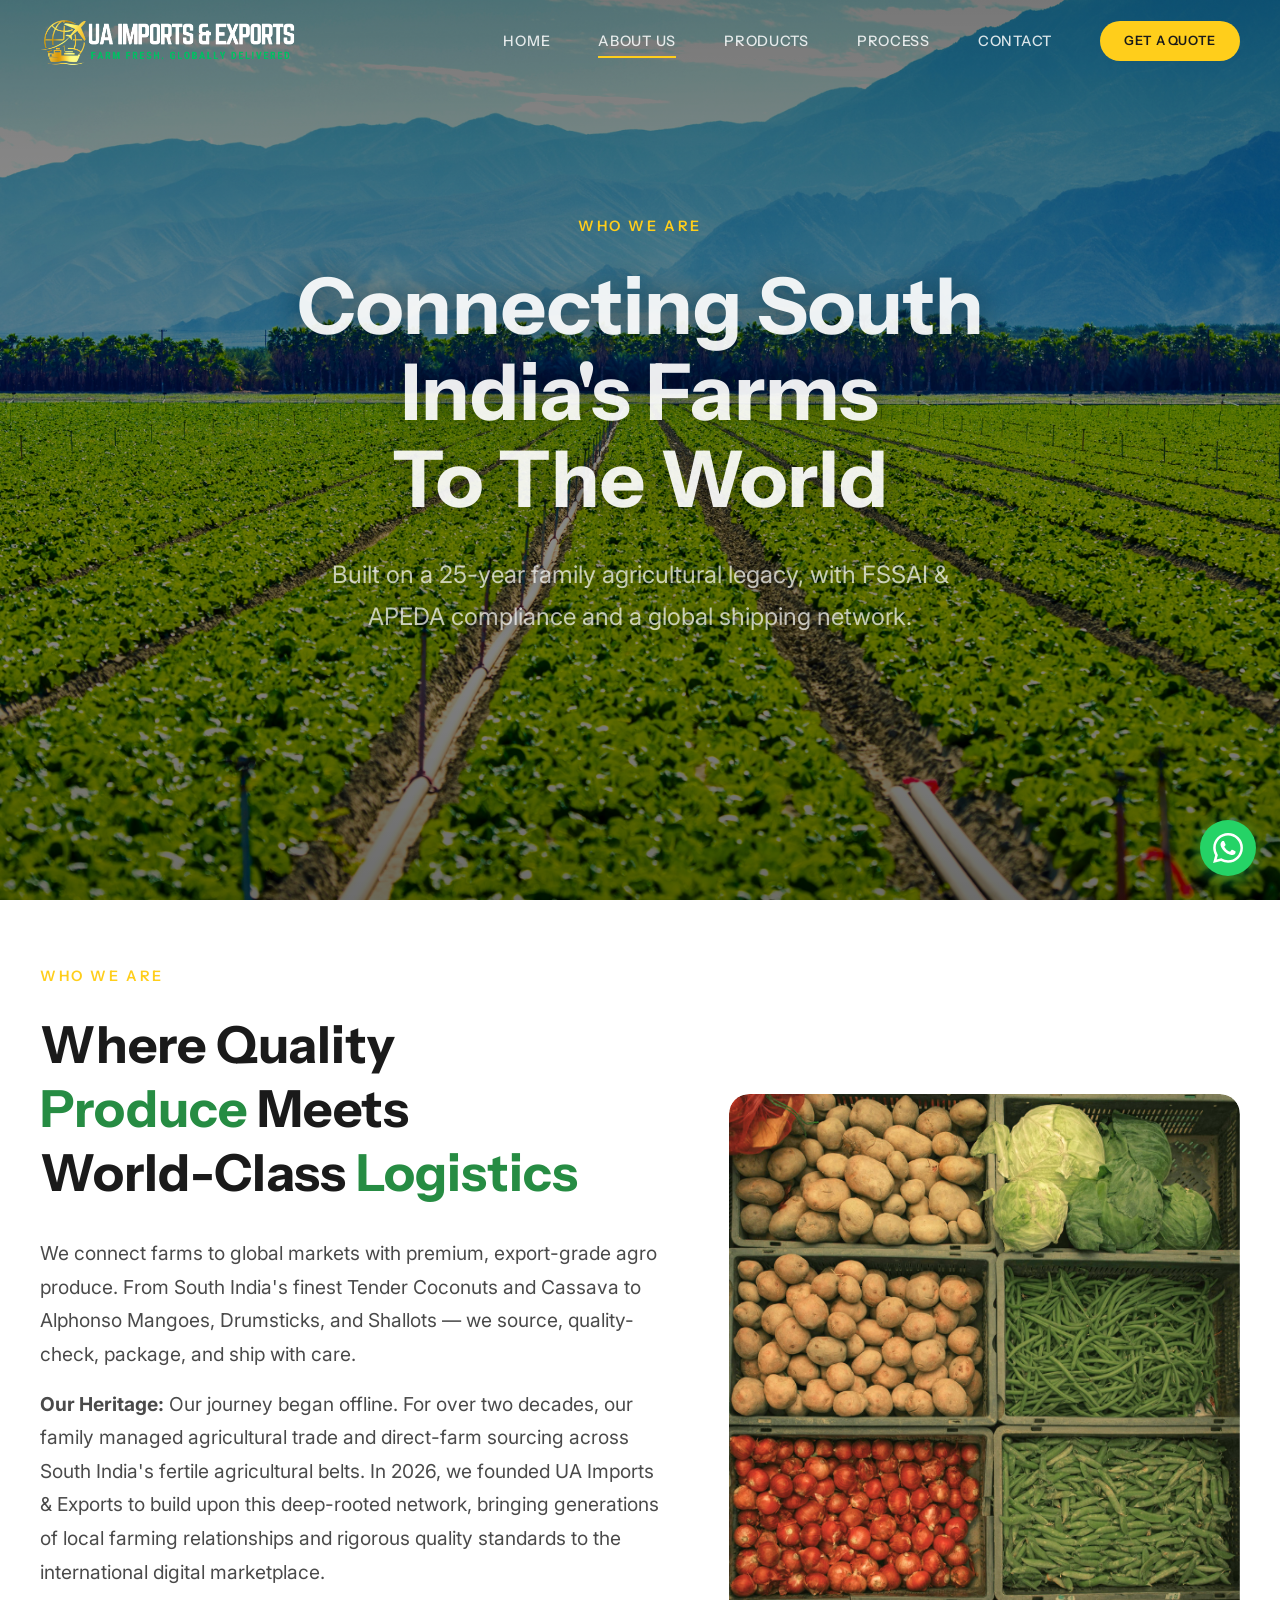
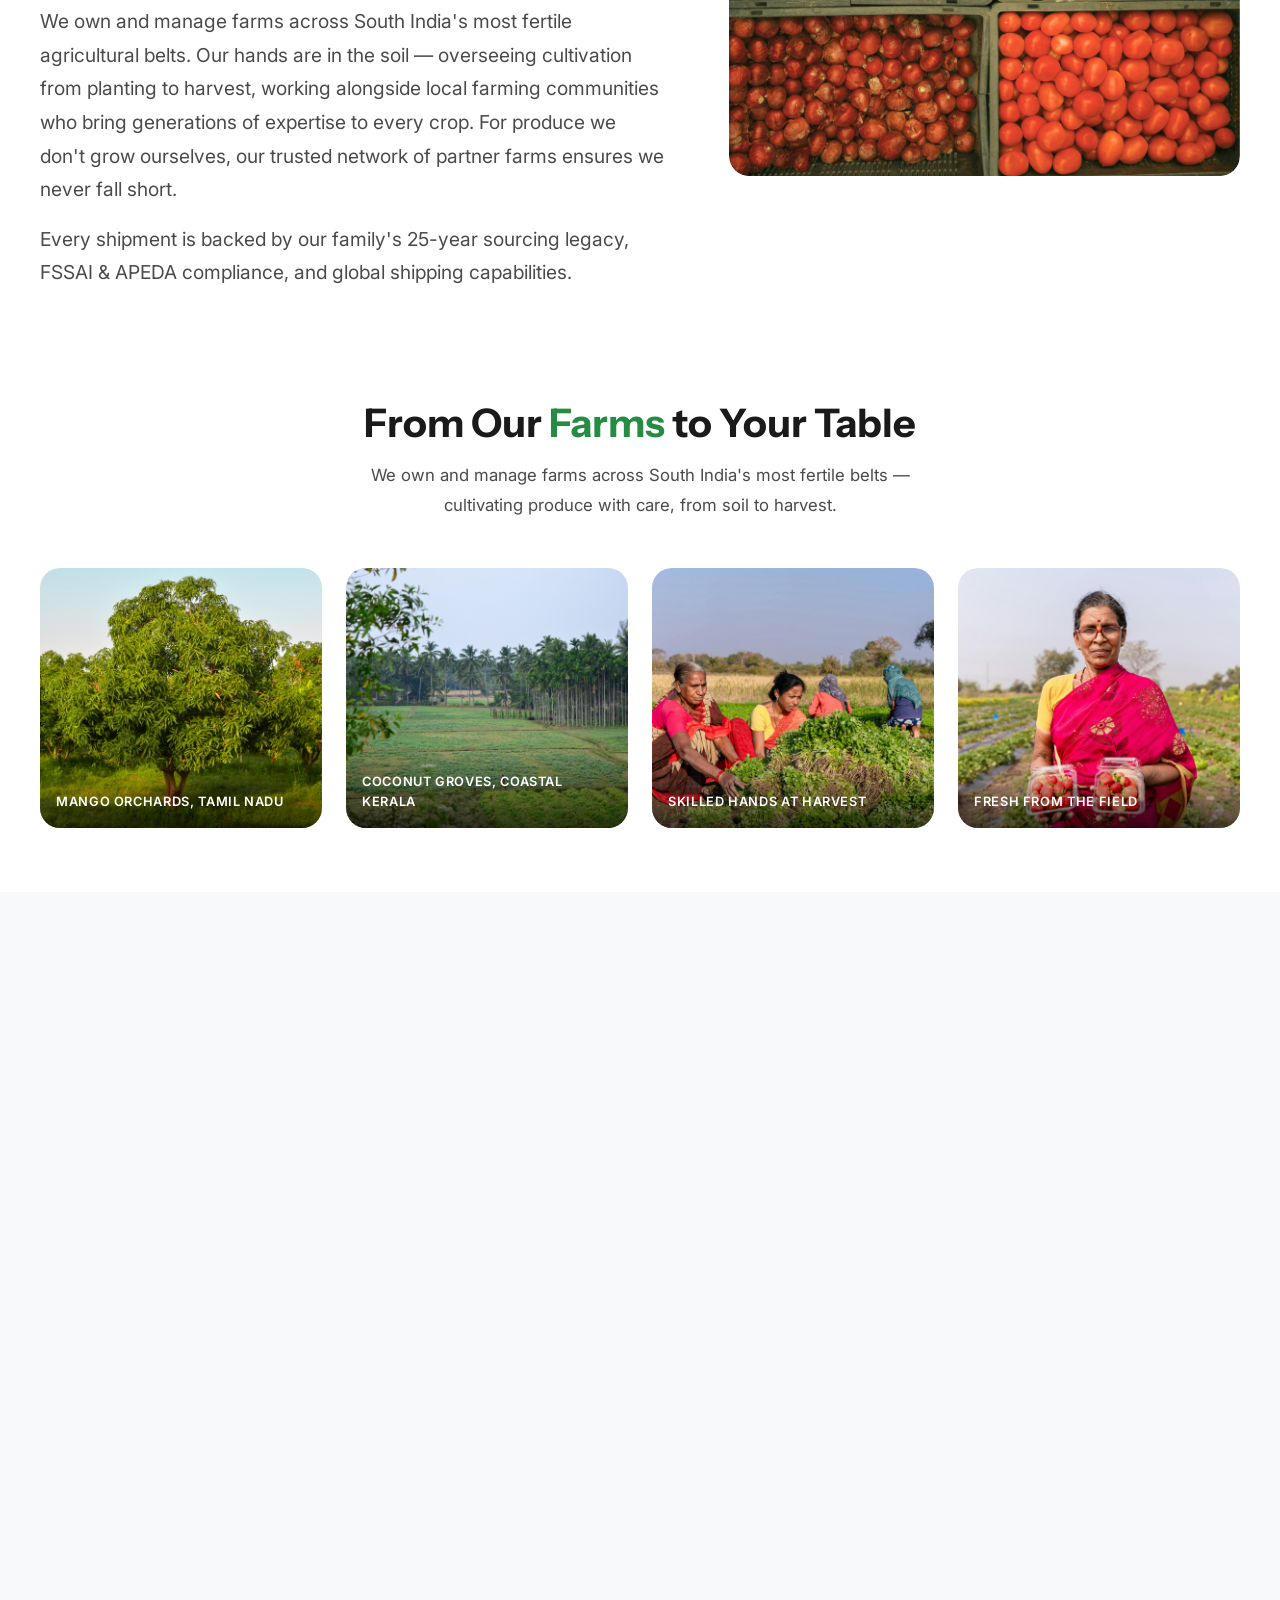
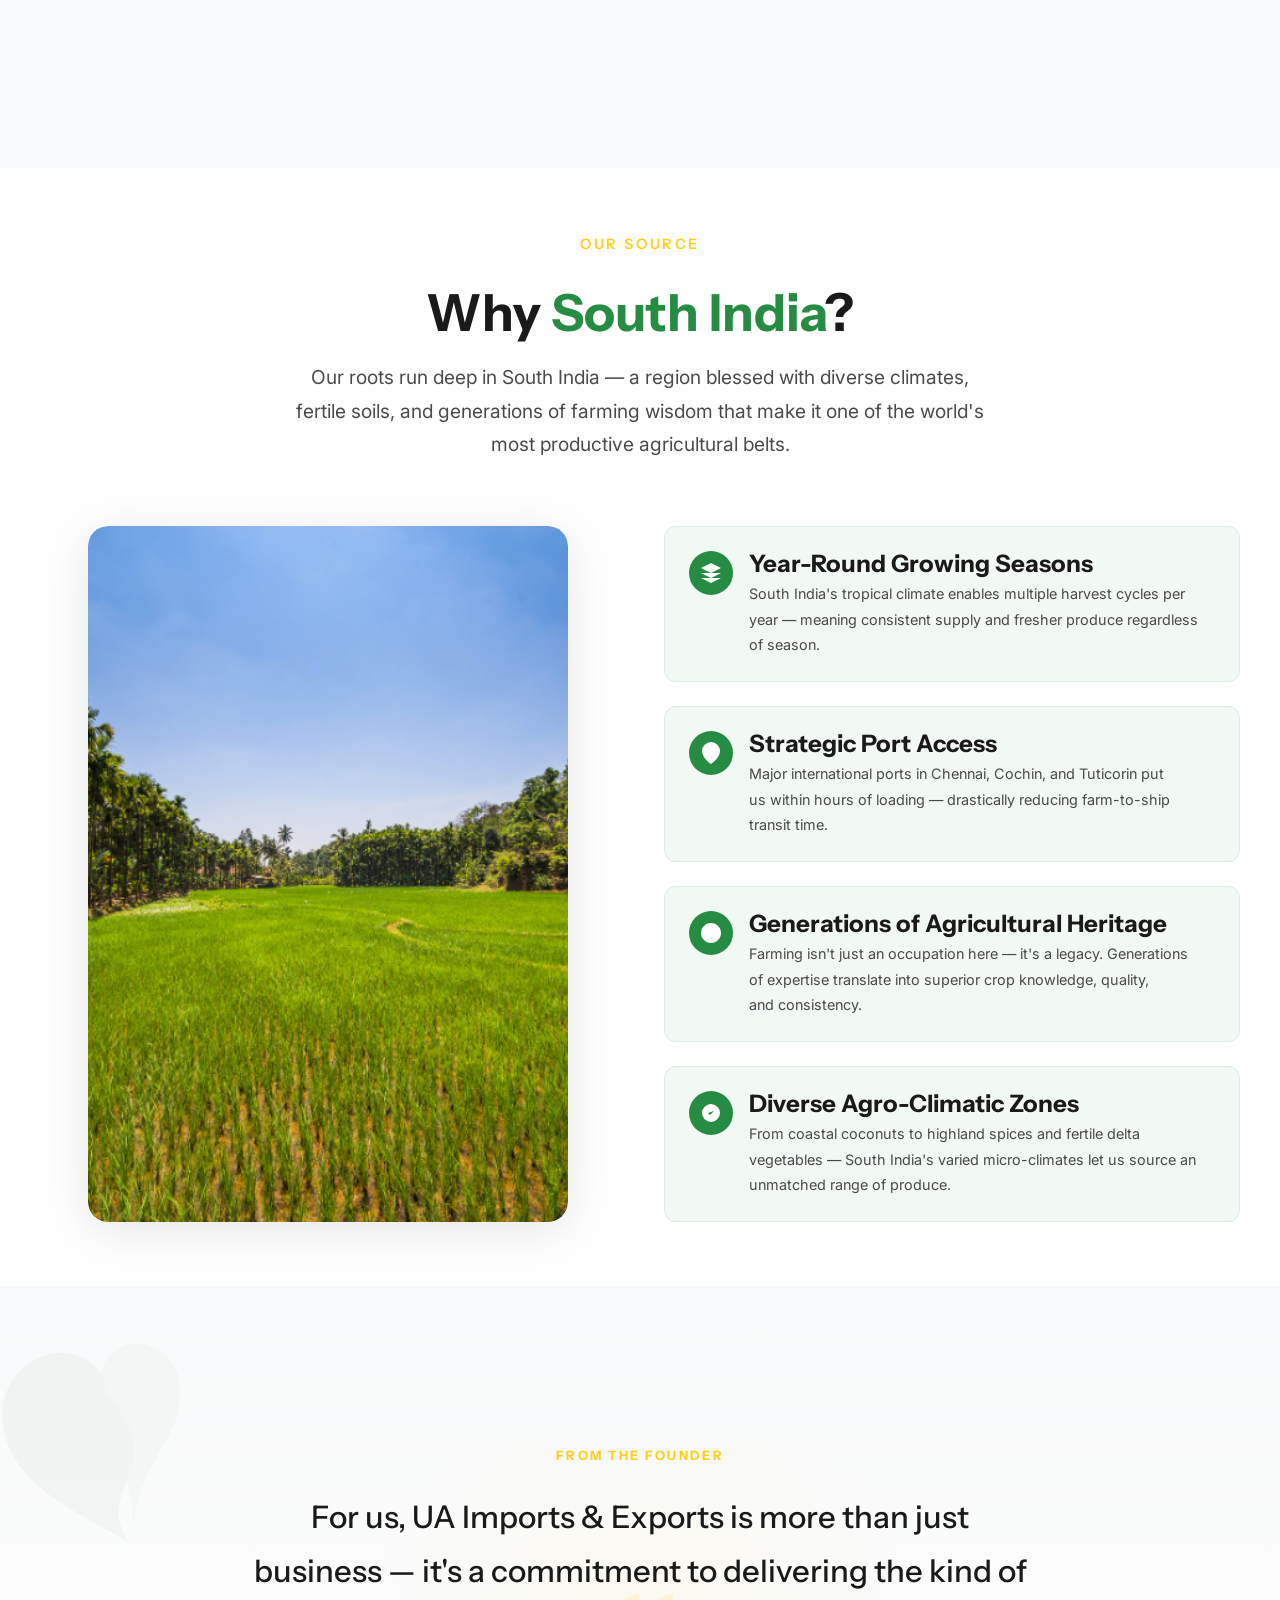
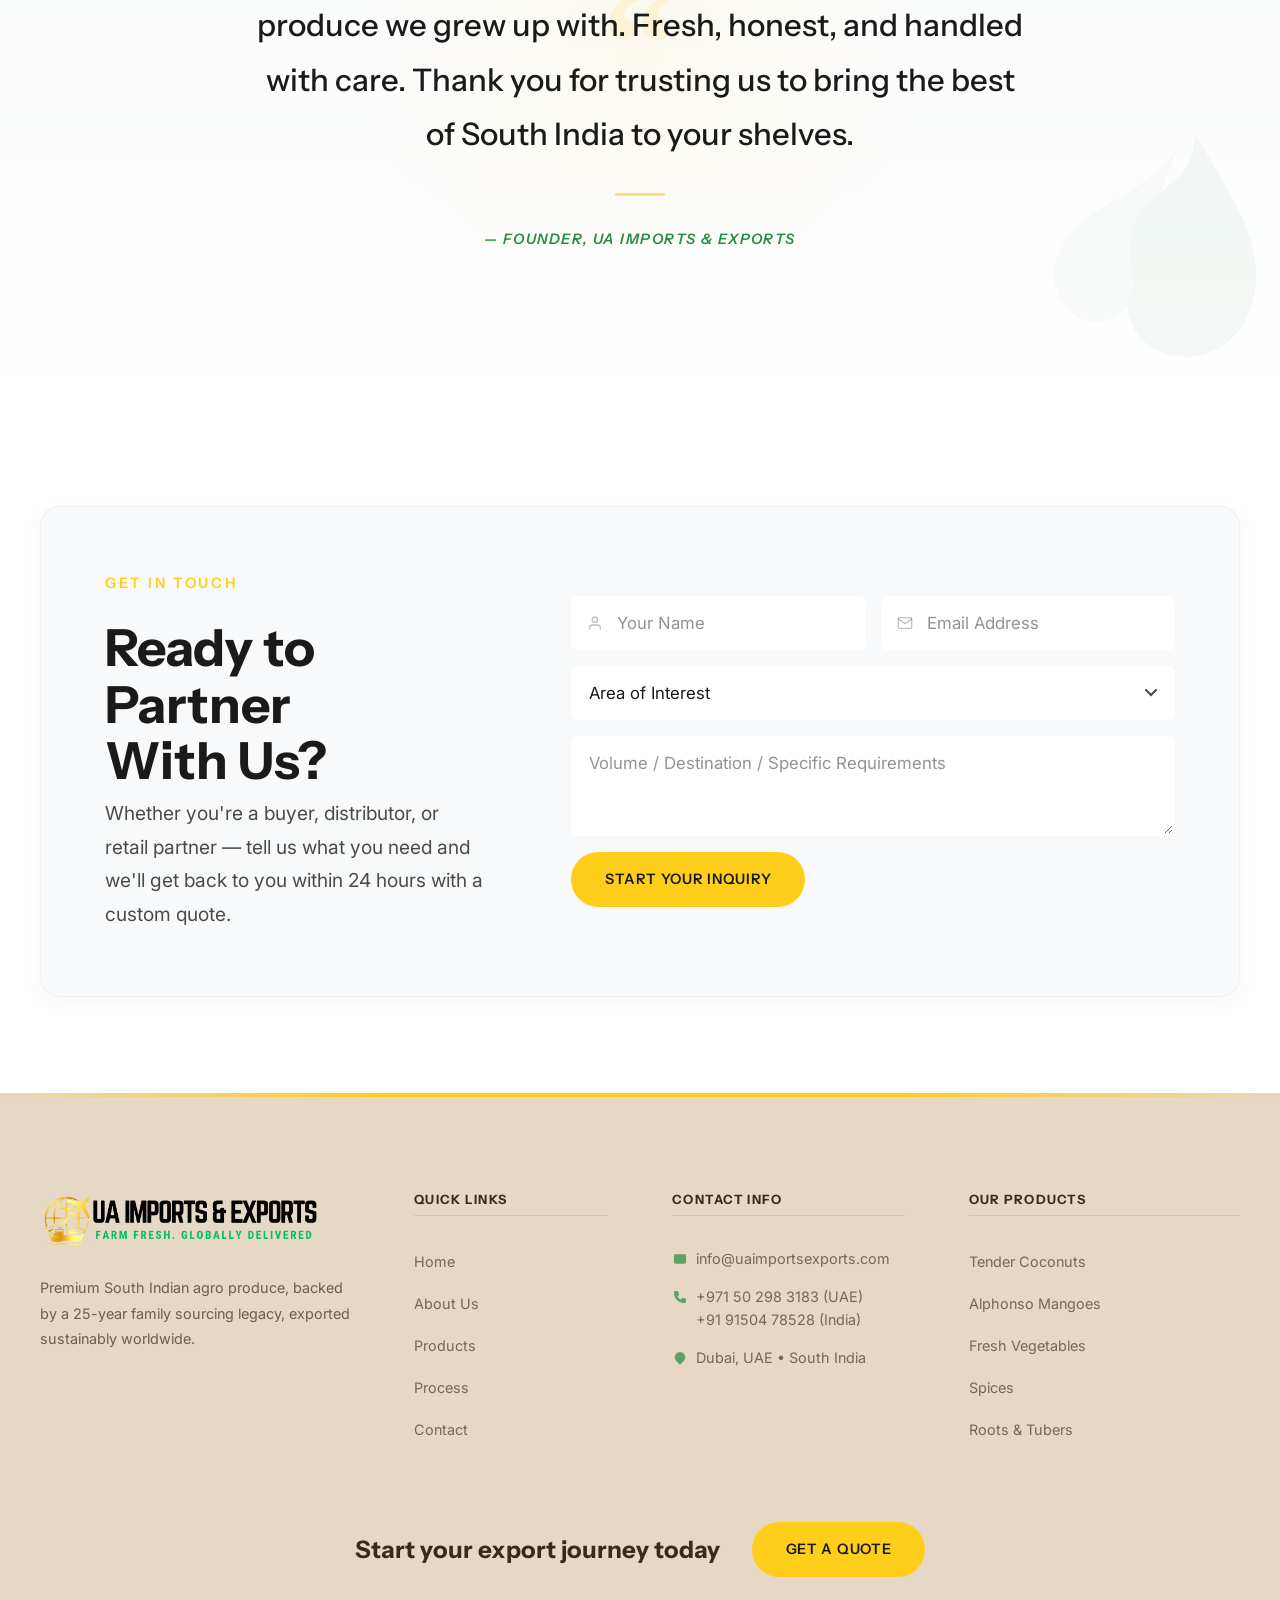
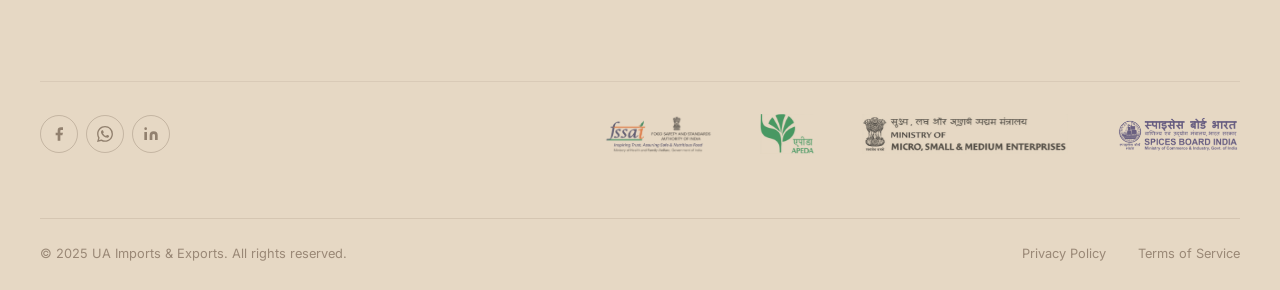
==== commit d10b4170: "Optimize image formats to WebP/JPG, restructure project directories, add seasonal calendar style con" ====
--- a/about.html
+++ b/about.html
@@ -21,7 +21,7 @@
   <meta property="og:site_name" content="UA Imports & Exports">
 
   <!-- Favicon -->
-  <link rel="icon" type="image/svg+xml" href="assets/images/favicon.svg">
+  <link rel="icon" type="image/png" href="assets/images/favicon.png">
 
   <!-- Google Fonts -->
   <link rel="preconnect" href="https://fonts.googleapis.com">
@@ -85,7 +85,7 @@
     <div class="hero__content">
       <p class="hero__eyebrow">Who We Are</p>
       <h1 class="hero__title">Connecting South India's Farms<br>To The World</h1>
-      <p class="hero__subtitle">With 25+ years of agricultural expertise, FSSAI & APEDA compliance, and a logistics network spanning 130+ countries.</p>
+      <p class="hero__subtitle">Built on a 25-year family agricultural legacy, with FSSAI & APEDA compliance and a global shipping network.</p>
     </div>
   </section>
 
@@ -105,6 +105,9 @@
             Drumsticks, and Shallots — we source, quality-check, package, and ship with care.
           </p>
           <p class="about__description">
+            <strong>Our Heritage:</strong> Our journey began offline. For over two decades, our family managed agricultural trade and direct-farm sourcing across South India's fertile agricultural belts. In 2026, we founded UA Imports &amp; Exports to build upon this deep-rooted network, bringing generations of local farming relationships and rigorous quality standards to the international digital marketplace.
+          </p>
+          <p class="about__description">
             We own and manage farms across South India's most fertile agricultural belts.
             Our hands are in the soil — overseeing cultivation from planting to harvest,
             working alongside local farming communities who bring generations of expertise
@@ -112,18 +115,17 @@
             partner farms ensures we never fall short.
           </p>
           <p class="about__description">
-            Every shipment is backed by 25+ years of agricultural expertise, FSSAI &amp; APEDA
-            compliance, and a logistics network that spans 130+ countries.
+            Every shipment is backed by our family's 25-year sourcing legacy, FSSAI &amp; APEDA
+            compliance, and global shipping capabilities.
           </p>
         </div>
 
         <!-- Image Side -->
         <div class="about__image-block" data-reveal="fade-right" data-reveal-delay="2">
           <img src="assets/images/About Us/About section hero image.png"
-               alt="Fresh South Indian agro produce arranged for export — mangoes, coconuts, and greens"
-               class="about__image"
-               loading="lazy">
-          <div class="about__image-accent" aria-hidden="true"></div>
+                alt="Fresh South Indian agro produce arranged for export — mangoes, coconuts, and greens"
+                class="about__image"
+                loading="lazy">
         </div>
       </div>
 
@@ -259,7 +261,7 @@
     </div>
   </section>
 
-<section class="founder-quote section has-motifs" id="founder-quote" aria-label="Founder Quote">
+  <section class="founder-quote section has-motifs" id="founder-quote" aria-label="Founder Quote">
     <!-- Decorative botanical watermark motifs -->
     <svg class="motif-watermark motif-watermark--top-left" viewBox="0 0 100 100" fill="none" xmlns="http://www.w3.org/2000/svg" aria-hidden="true">
       <path d="M50 90 C30 70, 10 55, 15 30 C20 10, 45 5, 55 20 C60 28, 55 40, 45 45 C35 50, 25 45, 30 35 C35 25, 50 20, 55 30 C60 38, 65 50, 60 60 C55 70, 45 75, 50 90Z" fill="currentColor"/>
@@ -286,6 +288,42 @@
   </section>
 
 
+  <!-- Quick Inquiry: About (matches Home page) -->
+  <section class="quick-inquiry section" aria-label="Quick Inquiry">
+    <div class="container">
+      <div class="quick-inquiry__inner" data-reveal="fade-up">
+        <div class="quick-inquiry__content">
+          <p class="eyebrow">Get In Touch</p>
+          <h2 class="quick-inquiry__heading">Ready to <span class="highlight">Partner</span> With Us?</h2>
+          <p class="quick-inquiry__text">Whether you're a buyer, distributor, or retail partner — tell us what you need and we'll get back to you within 24 hours with a custom quote.</p>
+        </div>
+        <form action="#" method="POST" class="quick-inquiry__form">
+          <div class="quick-inquiry__input-wrap">
+            <svg class="quick-inquiry__input-icon" viewBox="0 0 24 24" fill="none" stroke="currentColor" stroke-width="2" stroke-linecap="round" stroke-linejoin="round"><path d="M20 21v-2a4 4 0 0 0-4-4H8a4 4 0 0 0-4 4v2"/><circle cx="12" cy="7" r="4"/></svg>
+            <input type="text" name="name" placeholder="Your Name" required class="quick-inquiry__input">
+          </div>
+          <div class="quick-inquiry__input-wrap">
+            <svg class="quick-inquiry__input-icon" viewBox="0 0 24 24" fill="none" stroke="currentColor" stroke-width="2" stroke-linecap="round" stroke-linejoin="round"><path d="M4 4h16c1.1 0 2 .9 2 2v12c0 1.1-.9 2-2 2H4c-1.1 0-2-.9-2-2V6c0-1.1.9-2 2-2z"/><polyline points="22,6 12,13 2,6"/></svg>
+            <input type="email" name="email" placeholder="Email Address" required class="quick-inquiry__input">
+          </div>
+          <select name="interest" required class="quick-inquiry__input quick-inquiry__select" style="grid-column: 1 / -1;">
+            <option value="" disabled selected>Area of Interest</option>
+            <option value="partnership">Partnership / Distribution</option>
+            <option value="coconuts">Tender Coconuts</option>
+            <option value="mangoes">Alphonso Mangoes</option>
+            <option value="vegetables">Fresh Vegetables</option>
+            <option value="spices">Spices</option>
+            <option value="other">Other</option>
+          </select>
+          <textarea name="message" placeholder="Volume / Destination / Specific Requirements" required class="quick-inquiry__textarea" style="grid-column: 1 / -1;"></textarea>
+          <div class="quick-inquiry__form-submit" style="grid-column: 1 / -1;">
+            <button type="submit" class="btn btn-gold">Start Your Inquiry</button>
+          </div>
+        </form>
+      </div>
+    </div>
+  </section>
+
   <footer class="footer" id="footer" role="contentinfo" aria-label="Site Footer">
     <div class="footer__top-border" aria-hidden="true"></div>
     <div class="container">
@@ -294,7 +332,7 @@
           <a href="index.html" class="footer__logo">
             <img src="assets/images/logo/UA%20Imports%20&%20Exports%20Footer%20Logo.png" alt="UA Imports & Exports" class="footer__logo-img" loading="lazy" width="200" height="auto">
           </a>
-          <p class="footer__description">Premium South Indian agro produce, sourced sustainably and exported worldwide with 25+ years of expertise.</p>
+          <p class="footer__description">Premium South Indian agro produce, backed by a 25-year family sourcing legacy, exported sustainably worldwide.</p>
         </div>
         <div class="footer__col">
           <h4 class="footer__col-title">Quick Links</h4>
--- a/css/styles.css
+++ b/css/styles.css
@@ -1249,6 +1249,18 @@
   animation: fadeInUp var(--dur-cinematic) var(--ease-smooth) 0.6s forwards;
 }
 
+.hero--home .hero__title {
+  font-size: clamp(3rem, 2.4rem + 2.6vw, 4.6rem);
+}
+
+.hero--home .hero__title-line {
+  white-space: nowrap;
+}
+
+.hero__title-accent {
+  color: inherit;
+}
+
 .hero__title {
   font-family: var(--font-heading);
   font-size: var(--fs-hero);
@@ -1354,7 +1366,15 @@
   }
 
   .hero__title {
-    font-size: clamp(2rem, 7vw, 3.2rem);
+    font-size: clamp(2.6rem, 9vw, 3.8rem);
+  }
+
+  .hero--home .hero__title {
+    font-size: clamp(2.6rem, 9vw, 3.8rem);
+  }
+
+  .hero--home .hero__title-line {
+    white-space: normal;
   }
 
   .hero__subtitle {
@@ -1535,7 +1555,7 @@
   font-size: var(--fs-md);
   line-height: var(--lh-relaxed);
   color: var(--color-slate);
-  margin-bottom: var(--space-xl);
+  margin-bottom: var(--space-md);
 }
 
 .about__features {
@@ -1572,12 +1592,9 @@
 /* ── Image Side ──────────────────────────────── */
 .about__image-block {
   position: relative;
-  display: flex;
-  align-items: center;
-  justify-content: center;
+  border-radius: var(--border-radius-lg);
   overflow: hidden;
-  border-radius: var(--border-radius-lg);
-  box-shadow: var(--shadow-xl);
+  background: var(--color-cloud);
 }
 
 .about__image {
@@ -1588,39 +1605,6 @@
   border-radius: var(--border-radius-lg);
   position: relative;
   z-index: 2;
-}
-
-.about__image-wrapper {
-  position: relative;
-  width: 100%;
-  max-width: 480px;
-  border-radius: var(--border-radius-lg);
-  animation: floatSlow 6s var(--ease-in-out) infinite;
-}
-
-.about__image {
-  width: 100%;
-  aspect-ratio: 3 / 4;
-  object-fit: cover;
-  display: block;
-  border-radius: var(--border-radius-lg);
-  box-shadow: var(--shadow-xl);
-  position: relative;
-  z-index: 2;
-}
-
-.about__image-overlay {
-  position: absolute;
-  inset: 0;
-  z-index: 3;
-  border-radius: var(--border-radius-lg);
-  background: linear-gradient(
-    135deg,
-    rgba(var(--color-emerald-rgb), 0.06) 0%,
-    transparent 40%,
-    rgba(var(--color-gold-rgb), 0.04) 100%
-  );
-  pointer-events: none;
 }
 
 /* ── Floating Badge ─────────────────────────── */
@@ -1739,33 +1723,6 @@
   animation-delay: -3s;
 }
 
-/* ── Decorative accent behind the image ─────── */
-.about__image-accent {
-  position: absolute;
-  width: 92%;
-  height: 92%;
-  border: 2px solid rgba(var(--color-gold-rgb), 0.2);
-  border-radius: var(--border-radius-lg);
-  top: 22px;
-  left: 22px;
-  z-index: 0;
-  transition: all var(--dur-normal) var(--ease-smooth);
-}
-
-.about__image-accent::before {
-  content: '';
-  position: absolute;
-  inset: -6px;
-  border: 1px solid rgba(var(--color-emerald-rgb), 0.08);
-  border-radius: calc(var(--border-radius-lg) + 6px);
-}
-
-.about__image-block:hover .about__image-accent {
-  top: 16px;
-  left: 16px;
-  border-color: rgba(var(--color-gold-rgb), 0.4);
-}
-
 /* ── Responsive ─────────────────────────────── */
 @media (max-width: 900px) {
   .about__cue--mango {
@@ -1903,17 +1860,35 @@
 
 @media (max-width: 768px) {
   .about__content {
-    grid-template-columns: 1fr;
-    gap: var(--space-2xl);
+    display: flex;
+    flex-direction: column;
+    gap: 0;
   }
 
   .about__image-block {
-    order: -1;
-  }
-
-  .about__image-wrapper {
-    max-width: 340px;
-    margin: 0 auto;
+    margin-bottom: var(--space-lg);
+  }
+
+  /* Let the heading, description and image reflow together so the
+     image sits between the heading and the description on mobile */
+  .about__text-block {
+    display: contents;
+  }
+
+  .about__text-block > .eyebrow {
+    order: 1;
+  }
+
+  .about__heading {
+    order: 2;
+  }
+
+  .about__image-block {
+    order: 3;
+  }
+
+  .about__description {
+    order: 4;
   }
 
   .about__image {
@@ -2660,44 +2635,6 @@
    Component: Sourcing — "Your Sourcing Needs"
    ============================================================ */
 
-.sourcing {
-  background-color: var(--color-white);
-  position: relative;
-  overflow: hidden;
-}
-
-.sourcing__content {
-  position: relative;
-  max-width: 680px;
-}
-
-.sourcing__heading {
-  font-size: var(--fs-3xl);
-  font-weight: var(--fw-extrabold);
-  color: var(--color-charcoal);
-  line-height: var(--lh-snug);
-  margin-bottom: var(--space-lg);
-}
-
-.sourcing__description {
-  font-size: var(--fs-lg);
-  color: var(--color-slate);
-  line-height: var(--lh-relaxed);
-  margin-bottom: var(--space-2xl);
-}
-
-/* ── Responsive ──────────────────────────────── */
-@media (max-width: 768px) {
-  .sourcing__heading {
-    font-size: var(--fs-2xl);
-  }
-
-  .sourcing__description {
-    font-size: var(--fs-base);
-  }
-}
-
-
 /* ======== css/components/products.css ======== */
 /* ============================================================
    Component: Products — Full Categorized Catalog
@@ -2961,11 +2898,6 @@
   .products__showcase {
     grid-template-columns: repeat(3, 1fr);
     gap: var(--space-sm);
-  }
-
-  .products__category-header {
-    flex-direction: column;
-    align-items: flex-start;
   }
 }
 
@@ -4497,7 +4429,6 @@
   font-family: var(--font-heading);
   font-size: var(--fs-xl);
   font-weight: var(--fw-medium);
-  font-style: italic;
   color: var(--color-charcoal);
   line-height: var(--lh-relaxed);
   margin-bottom: var(--space-xl);
@@ -4754,8 +4685,8 @@
 .image-marquee {
   width: 100%;
   overflow: hidden;
-  padding: 4rem 0;
-  background-color: var(--color-surface, #ffffff);
+  padding: 7rem 0 3rem;
+  background-color: transparent;
   position: relative;
   /* Add subtle top/bottom borders or shadows if needed */
 }
@@ -4775,19 +4706,21 @@
 
 .image-marquee__content {
   display: flex;
-  gap: 1.5rem;
-  padding-right: 1.5rem; /* Must equal gap to prevent jumping during the loop */
+  gap: 2rem;
+  padding-right: 2rem; /* Must equal gap to prevent jumping during the loop */
 }
 
 .image-marquee__item {
-  width: 350px;
-  height: 260px;
-  border-radius: 16px;
+  width: 380px;
+  height: 240px;
+  border-radius: 100px 16px 100px 16px;
   overflow: hidden;
   flex-shrink: 0;
-  box-shadow: 0 10px 30px rgba(0, 0, 0, 0.08);
+  border: 1px solid rgba(38, 140, 67, 0.12);
+  box-shadow: 0 12px 32px rgba(38, 140, 67, 0.04);
   position: relative;
   cursor: grab;
+  transition: border-radius 0.6s var(--ease-smooth), border-color 0.6s var(--ease-smooth), box-shadow 0.6s var(--ease-smooth);
 }
 
 .image-marquee__item:active {
@@ -4798,26 +4731,67 @@
   width: 100%;
   height: 100%;
   object-fit: cover;
-  transition: transform 0.6s cubic-bezier(0.25, 1, 0.5, 1);
+  transition: transform 0.8s var(--ease-smooth);
+}
+
+.image-marquee__item:hover {
+  border-radius: 16px 100px 16px 100px;
+  border-color: rgba(255, 206, 27, 0.35); /* Subtle gold highlight border */
+  box-shadow: 0 15px 35px rgba(38, 140, 67, 0.08), 0 0 25px rgba(255, 206, 27, 0.15);
 }
 
 .image-marquee__item:hover img {
-  transform: scale(1.1);
-}
-
-/* Optional Overlay on hover */
-.image-marquee__item::after {
-  content: '';
+  transform: scale(1.08);
+}
+
+/* Premium overlay with category and title */
+.image-marquee__overlay {
   position: absolute;
   inset: 0;
-  background: linear-gradient(to top, rgba(0,0,0,0.4) 0%, transparent 50%);
+  background: linear-gradient(
+    to top,
+    rgba(26, 26, 26, 0.85) 0%,
+    rgba(26, 26, 26, 0.4) 40%,
+    transparent 80%
+  );
+  display: flex;
+  flex-direction: column;
+  justify-content: flex-end;
+  padding: 1.5rem;
   opacity: 0;
-  transition: opacity 0.4s ease;
+  transition: opacity 0.5s var(--ease-smooth);
   pointer-events: none;
-}
-
-.image-marquee__item:hover::after {
+  z-index: 2;
+}
+
+.image-marquee__item:hover .image-marquee__overlay {
   opacity: 1;
+}
+
+.image-marquee__category {
+  font-family: var(--font-body);
+  font-size: 0.7rem;
+  font-weight: var(--fw-semibold);
+  text-transform: uppercase;
+  letter-spacing: var(--ls-widest);
+  color: var(--color-gold);
+  margin-bottom: 0.25rem;
+  transform: translateY(12px);
+  transition: transform 0.5s var(--ease-smooth);
+}
+
+.image-marquee__title {
+  font-family: var(--font-heading);
+  font-size: 1.15rem;
+  font-weight: var(--fw-semibold);
+  color: var(--color-white);
+  transform: translateY(12px);
+  transition: transform 0.5s var(--ease-smooth) 50ms;
+}
+
+.image-marquee__item:hover .image-marquee__category,
+.image-marquee__item:hover .image-marquee__title {
+  transform: translateY(0);
 }
 
 /* Animation Keyframes */
@@ -4834,18 +4808,45 @@
 /* Mobile Adjustments */
 @media screen and (max-width: 768px) {
   .image-marquee {
-    padding: 2.5rem 0;
+    padding: 4rem 0 2rem;
+  }
+  
+  .image-marquee__content {
+    gap: 1.25rem;
+    padding-right: 1.25rem;
   }
   
   .image-marquee__item {
-    width: 260px;
-    height: 190px;
-    border-radius: 12px;
+    width: 270px;
+    height: 180px;
+    border-radius: 60px 10px 60px 10px;
+    box-shadow: 0 8px 24px rgba(38, 140, 67, 0.04);
   }
   
-  .image-marquee__content {
-    gap: 1rem;
-    padding-right: 1rem;
+  .image-marquee__item:hover {
+    border-radius: 10px 60px 10px 60px;
+  }
+  
+  /* Make overlay and text always visible on mobile */
+  .image-marquee__overlay {
+    opacity: 1;
+    background: linear-gradient(
+      to top,
+      rgba(26, 26, 26, 0.75) 0%,
+      rgba(26, 26, 26, 0.2) 60%,
+      transparent 100%
+    );
+    padding: 1rem;
+  }
+  
+  .image-marquee__category {
+    font-size: 0.6rem;
+    transform: none;
+  }
+  
+  .image-marquee__title {
+    font-size: 0.95rem;
+    transform: none;
   }
 }
 
@@ -5696,10 +5697,8 @@
 
 @media (max-width: 480px) {
   .product-showcase__grid {
-    grid-template-columns: 1fr;
-    max-width: 320px;
-    margin-left: auto;
-    margin-right: auto;
+    grid-template-columns: repeat(2, 1fr);
+    gap: var(--space-sm);
   }
 }
 
@@ -6917,6 +6916,8 @@
 /* ── Calendar Table ──────────────────────────── */
 .seasonal-calendar__table-wrap {
   overflow-x: auto;
+  max-height: 480px;
+  overflow-y: auto;
   -webkit-overflow-scrolling: touch;
   border-radius: var(--border-radius-lg);
   border: 1px solid rgba(0, 0, 0, 0.06);
@@ -6942,6 +6943,9 @@
   text-align: center;
   border-bottom: 2px solid rgba(0, 0, 0, 0.06);
   background: var(--color-cloud);
+  position: sticky;
+  top: 0;
+  z-index: 10;
 }
 
 .seasonal-calendar__month-row th:first-child {
@@ -7384,43 +7388,6 @@
 }
 
 /* ── Bottom CTA ──────────────────────────── */
-.contact-page__cta {
-  background: var(--color-white);
-  position: relative;
-  overflow: hidden;
-}
-
-.contact-page__cta-content {
-  text-align: center;
-  position: relative;
-  z-index: 2;
-}
-
-.contact-page__cta-heading {
-  font-family: var(--font-heading);
-  font-size: var(--fs-3xl);
-  font-weight: var(--fw-extrabold);
-  color: var(--color-charcoal);
-  margin-bottom: var(--space-md);
-}
-
-.contact-page__cta-description {
-  font-size: var(--fs-lg);
-  color: var(--color-slate);
-  margin-bottom: var(--space-2xl);
-  max-width: 550px;
-  margin-left: auto;
-  margin-right: auto;
-}
-
-.contact-page__cta-buttons {
-  display: flex;
-  align-items: center;
-  justify-content: center;
-  gap: var(--space-lg);
-  flex-wrap: wrap;
-}
-
 /* ── Responsive ──────────────────────────── */
 @media (max-width: 968px) {
   .contact-page__grid {
@@ -7446,19 +7413,6 @@
   .contact-info-card {
     padding: var(--space-lg);
   }
-
-  .contact-page__cta-heading {
-    font-size: var(--fs-2xl);
-  }
-
-  .contact-page__cta-buttons {
-    flex-direction: column;
-  }
-
-  .contact-page__cta-buttons .btn {
-    width: 100%;
-    max-width: 280px;
-  }
 }
 
 
@@ -7489,18 +7443,6 @@
   height: auto;
   border-radius: var(--border-radius-lg);
   display: block;
-}
-
-.process-testing__image-accent {
-  position: absolute;
-  top: -12px;
-  left: -12px;
-  width: 100%;
-  height: 100%;
-  border: 3px solid var(--color-gold);
-  border-radius: var(--border-radius-lg);
-  z-index: -1;
-  opacity: 0.4;
 }
 
 .process-testing__text-block {
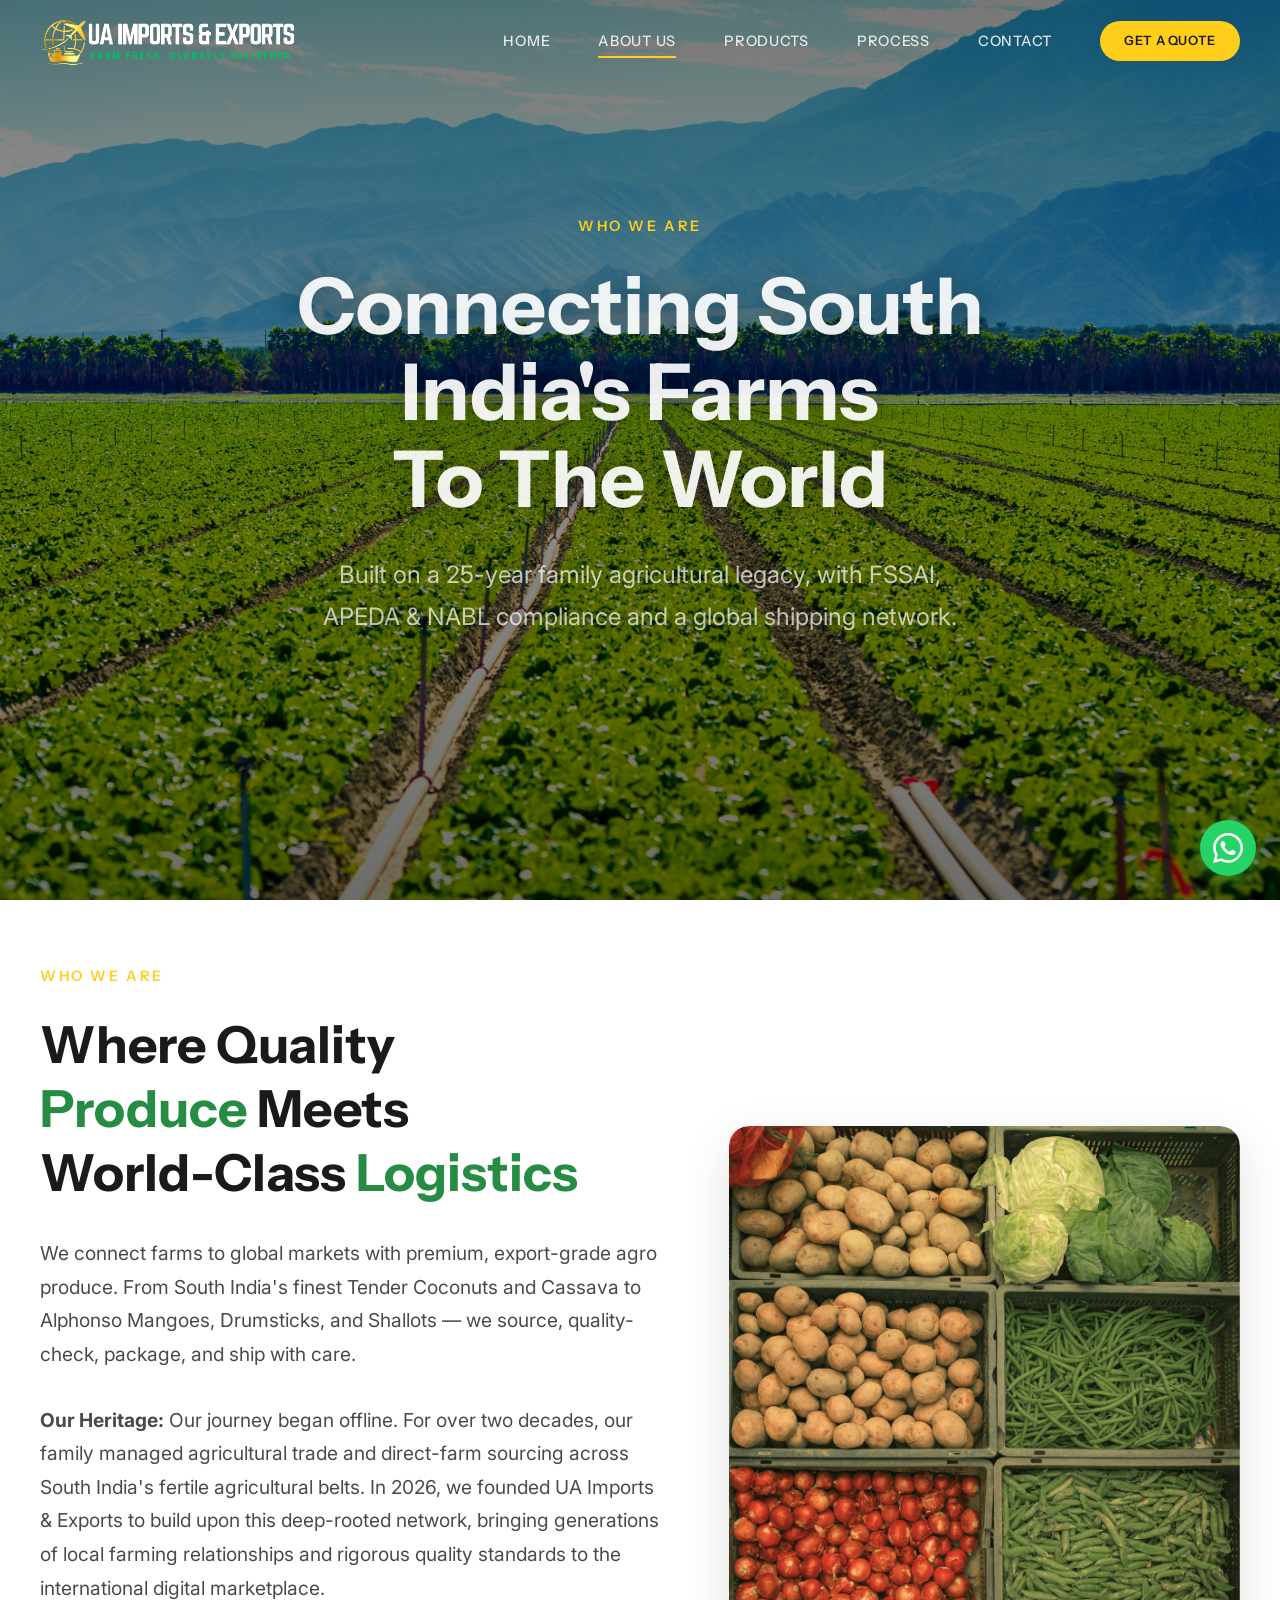
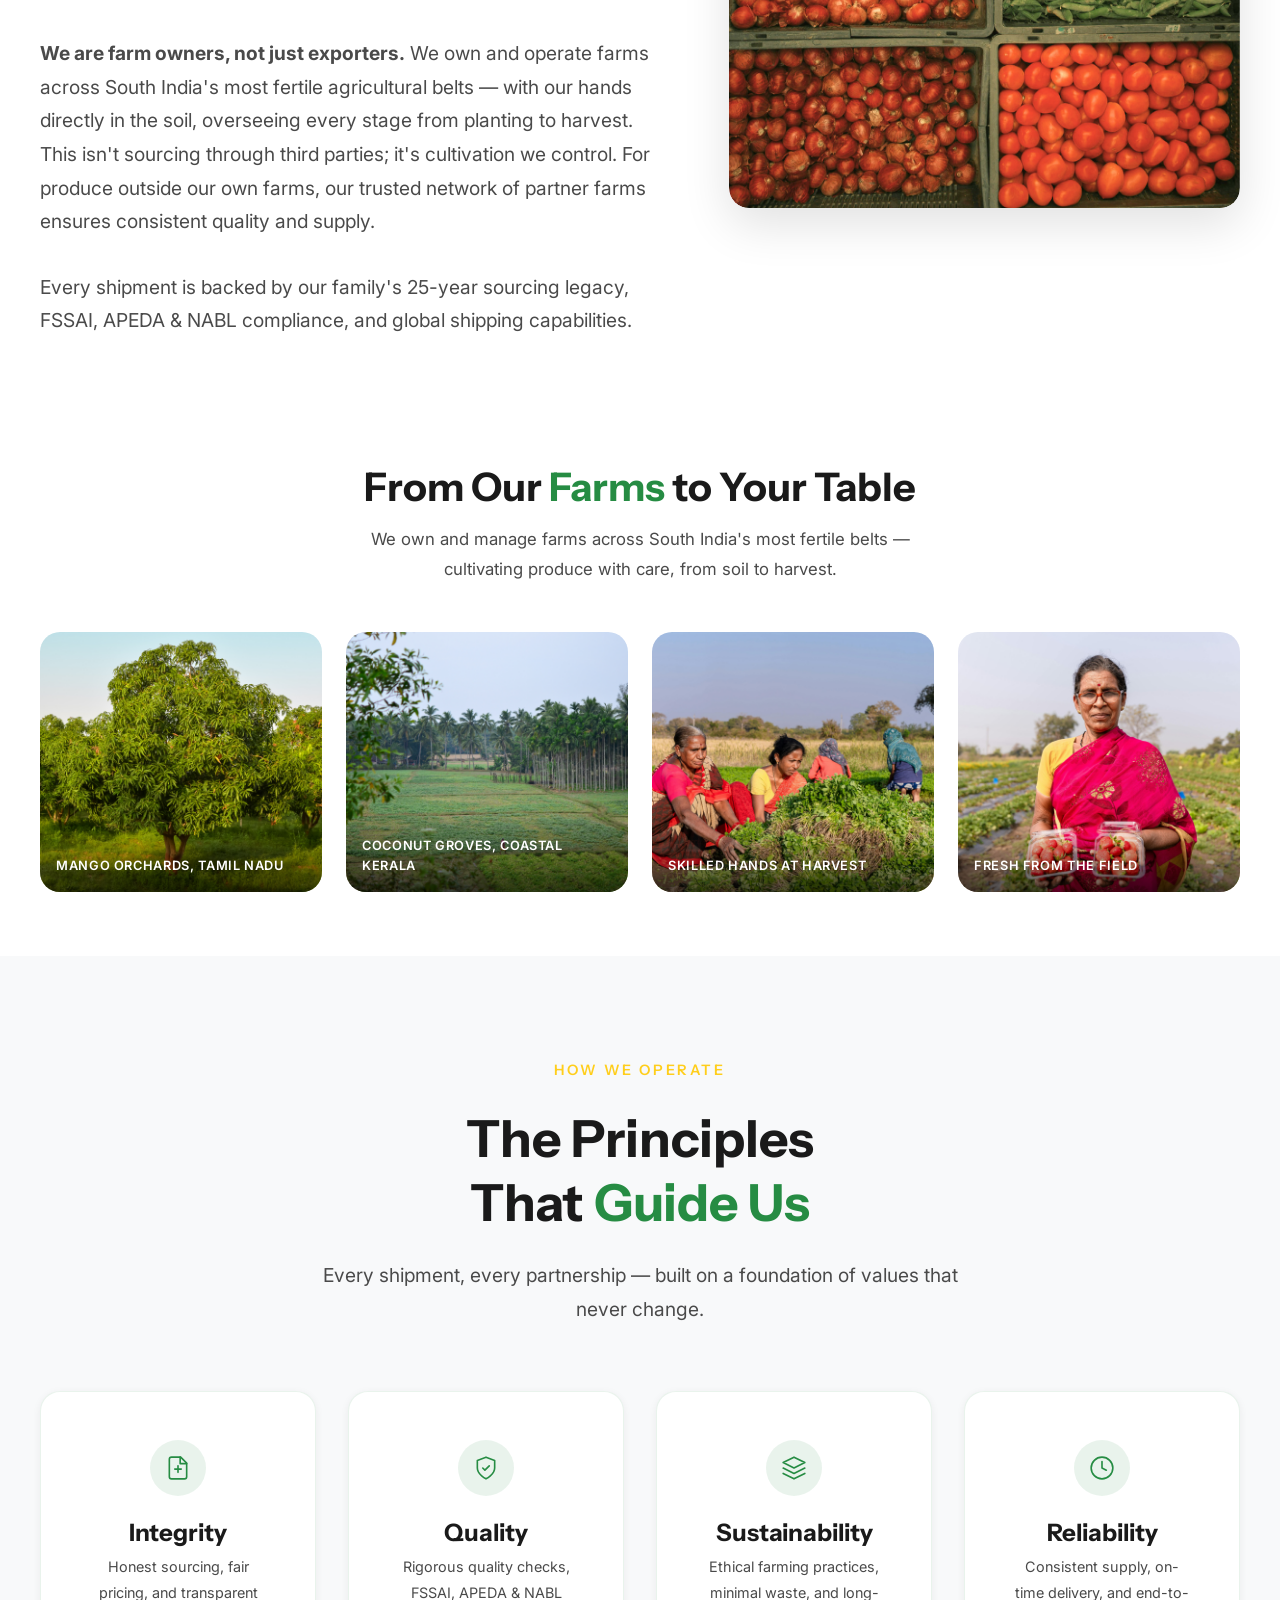
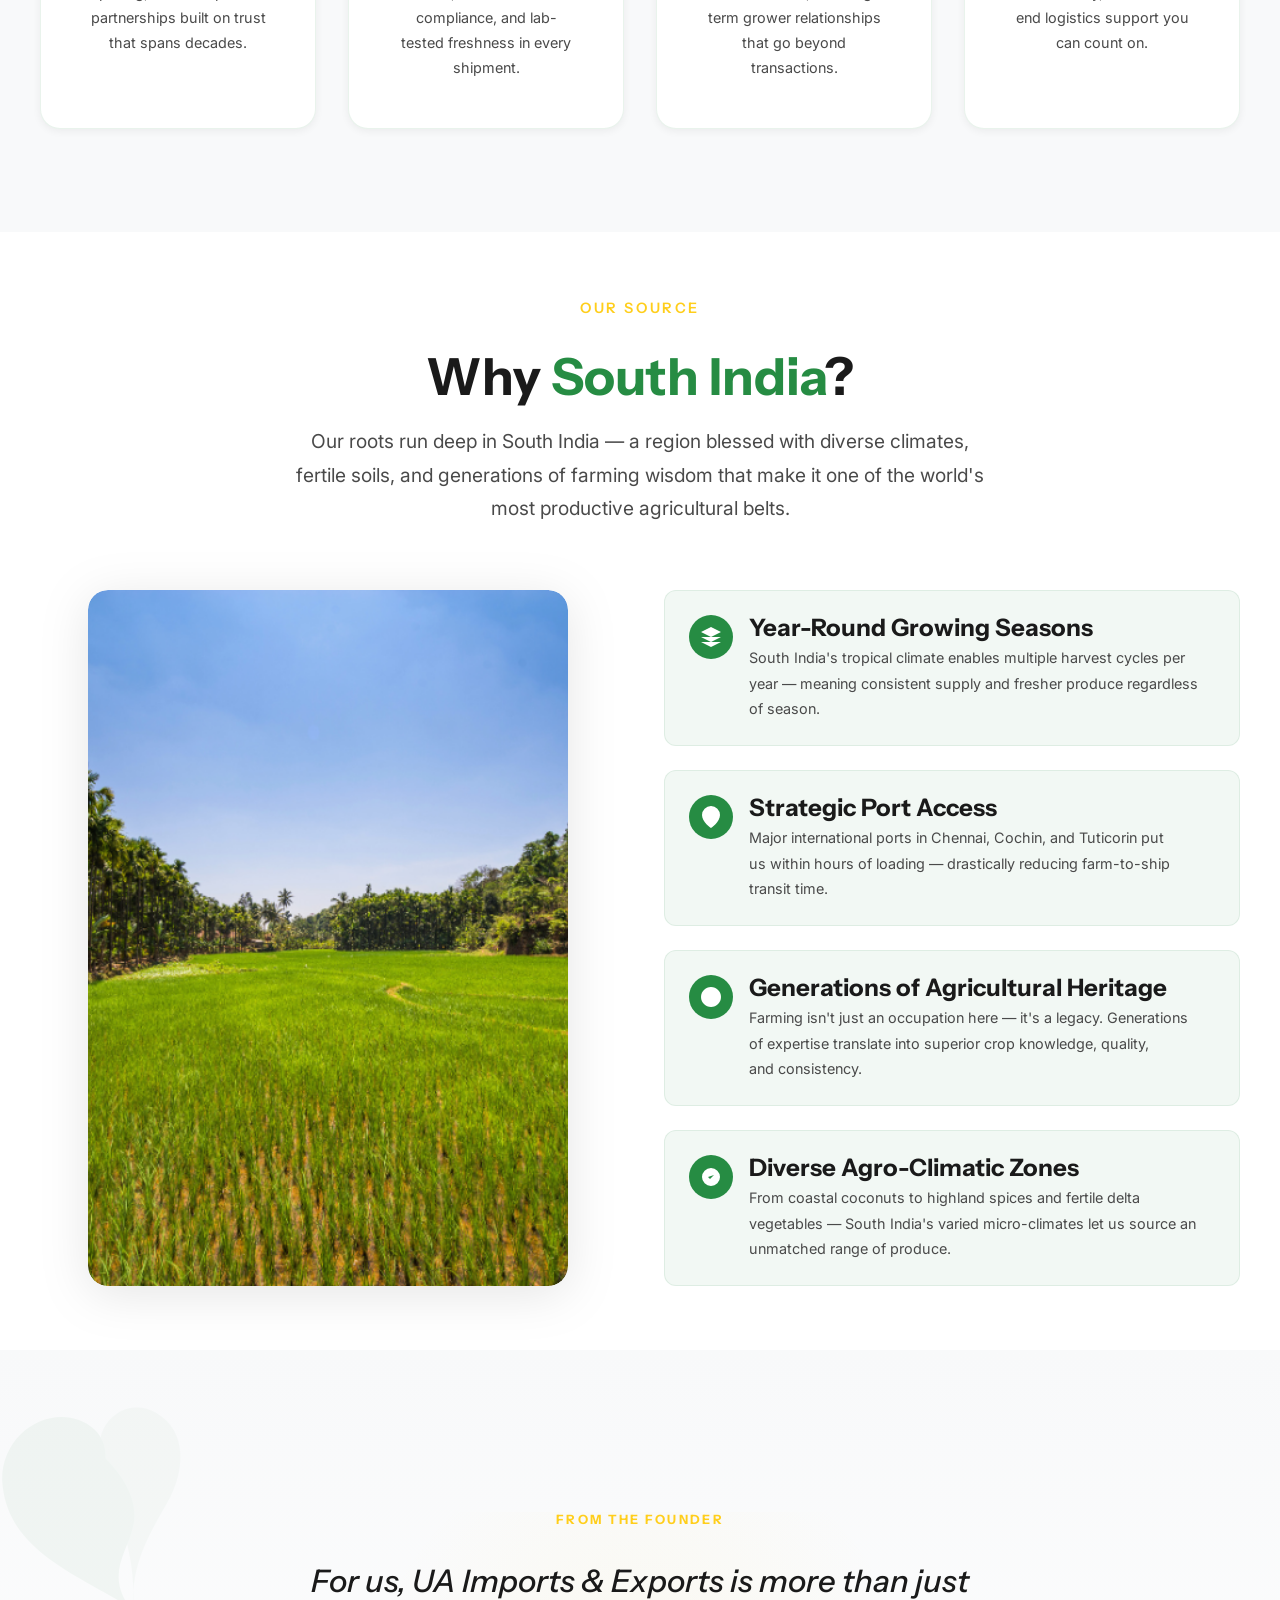
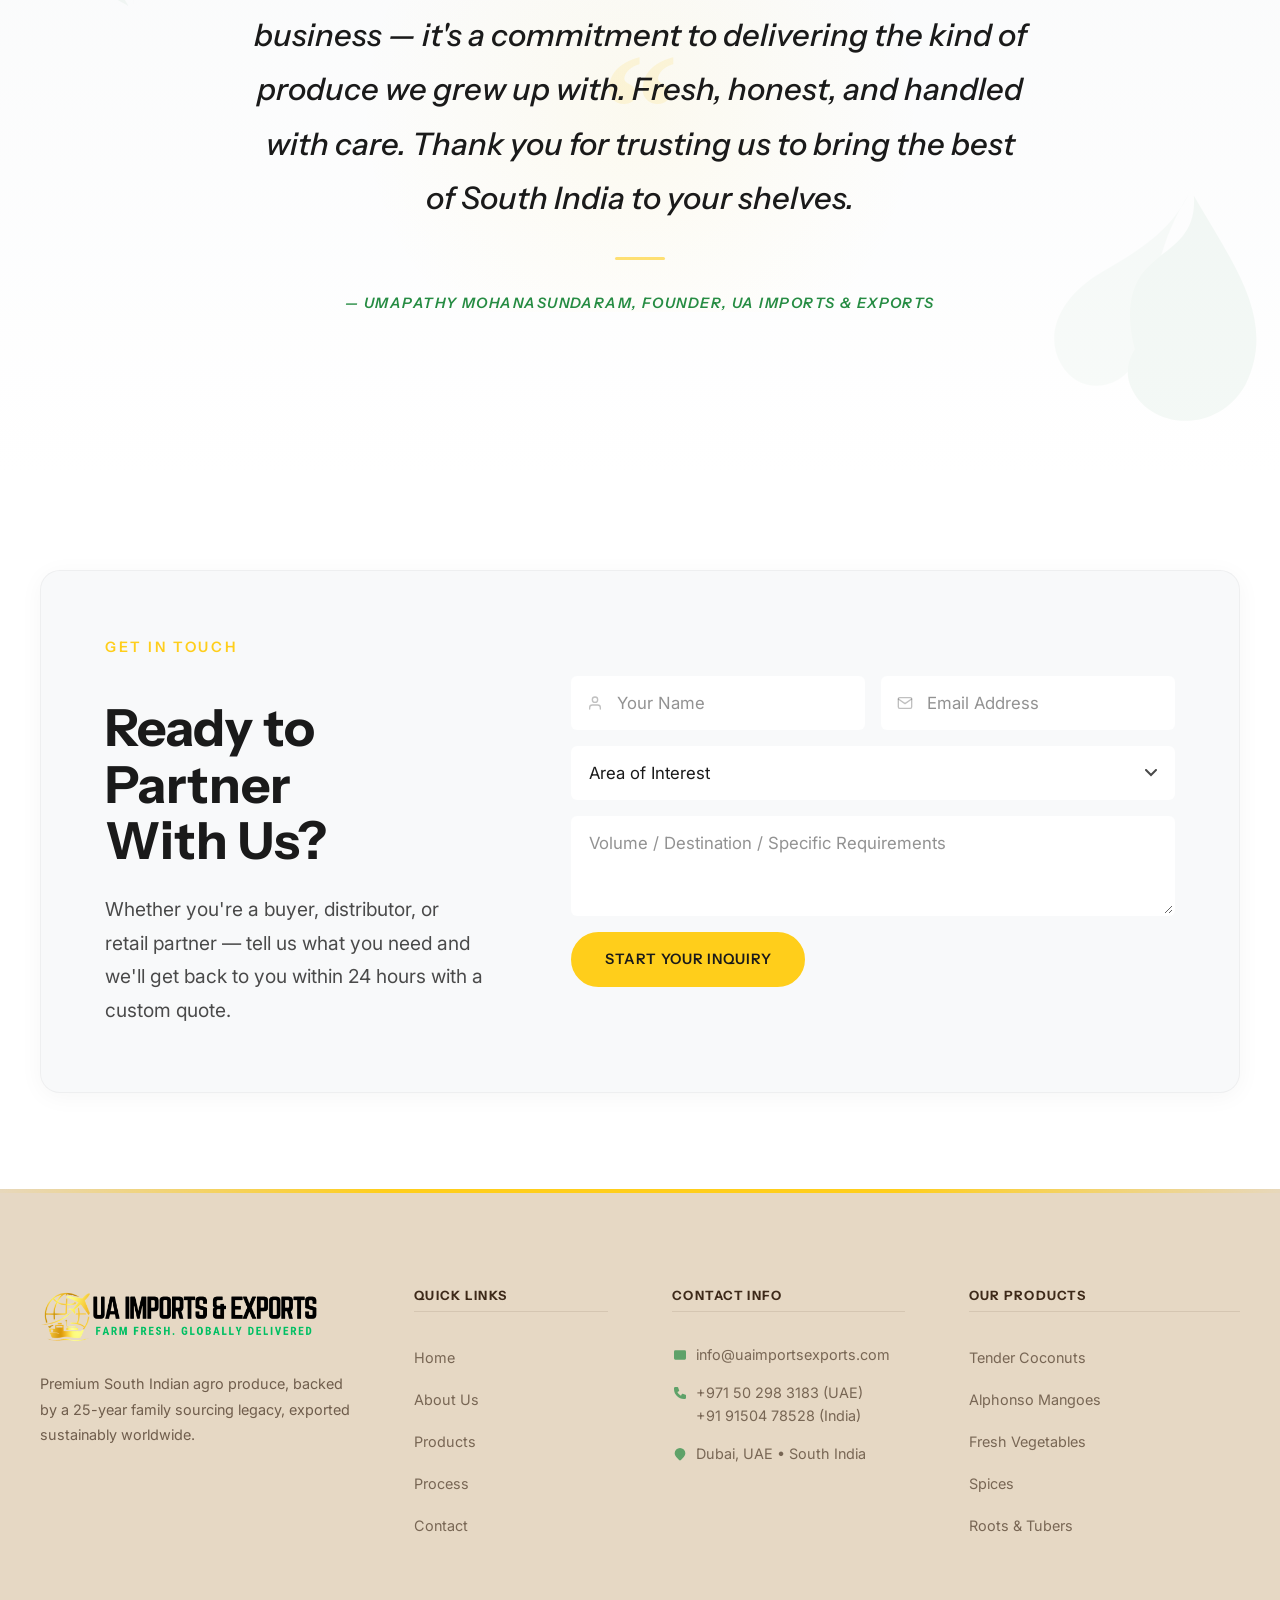
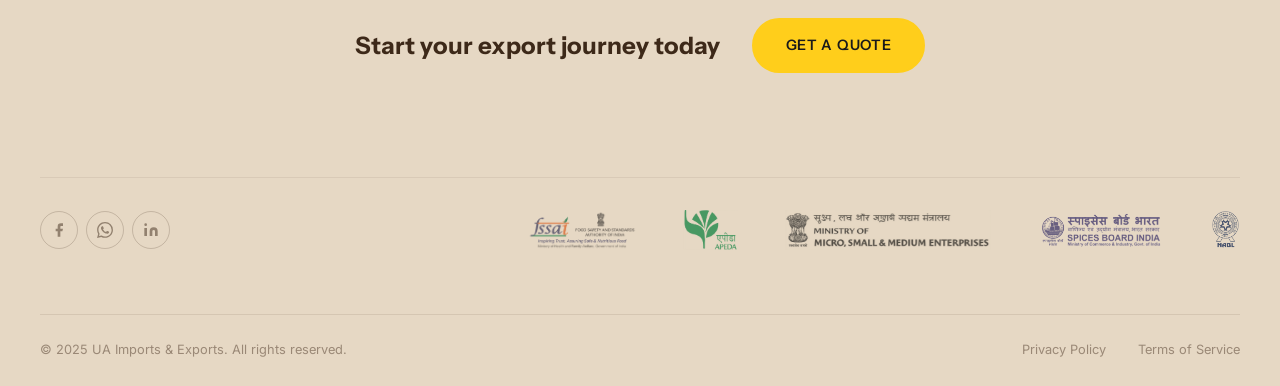
==== commit 8d0e3396: "Refactor products page to dynamically render from JS data, optimize image asset folders, clean up ob" ====
--- a/about.html
+++ b/about.html
@@ -7,18 +7,54 @@
 
   <!-- SEO Meta -->
   <title>UA Imports & Exports — About Us</title>
-  <meta name="description" content="Delivering South India's finest agro produce to the world. Premium Tender Coconuts, Cassava, Alphonso Mangoes, Drumsticks, and Shallots — FSSAI & APEDA compliant, export-ready.">
+  <meta name="description" content="Learn about UA Imports & Exports — a South India-based agro export company delivering premium Tender Coconuts, Cassava, Alphonso Mangoes, Drumsticks, and Shallots worldwide. FSSAI & APEDA compliant.">
   <meta name="keywords" content="agro exports, Indian produce, tender coconuts, cassava, alphonso mangoes, drumsticks, shallots, FSSAI, APEDA, export, import, South India">
   <meta name="author" content="UA Imports & Exports">
   <meta name="robots" content="index, follow">
 
   <!-- Open Graph -->
   <meta property="og:type" content="website">
-  <meta property="og:title" content="UA Imports & Exports — Farm Fresh. Globally Delivered.">
-  <meta property="og:description" content="Delivering South India's finest agro produce to the world. FSSAI & APEDA compliant sourcing of Tender Coconuts, Cassava, Mangoes, and more.">
+  <meta property="og:title" content="UA Imports & Exports — About Us">
+  <meta property="og:description" content="Meet UA Imports & Exports — your trusted partner for premium South Indian agro produce. FSSAI & APEDA compliant sourcing, quality, and global delivery.">
   <meta property="og:image" content="assets/images/Preview%20Images/about%20us-preview.png">
-  <meta property="og:url" content="https://www.uaimportsexports.com">
+  <meta property="og:url" content="https://www.uaimportsexports.com/about">
   <meta property="og:site_name" content="UA Imports & Exports">
+
+  <!-- Canonical -->
+  <link rel="canonical" href="https://www.uaimportsexports.com/about">
+
+  <!-- Twitter Card -->
+  <meta name="twitter:card" content="summary_large_image">
+  <meta name="twitter:title" content="UA Imports & Exports — About Us">
+  <meta name="twitter:description" content="Meet UA Imports & Exports — your trusted partner for premium South Indian agro produce. FSSAI & APEDA compliant sourcing, quality, and global delivery.">
+  <meta name="twitter:image" content="https://www.uaimportsexports.com/assets/images/Preview%20Images/about%20us-preview.png">
+
+  <!-- Structured Data -->
+  <script type="application/ld+json">
+  {
+    "@context": "https://schema.org",
+    "@type": "Organization",
+    "name": "UA Imports & Exports",
+    "url": "https://www.uaimportsexports.com/about",
+    "logo": "https://www.uaimportsexports.com/assets/images/logo/logo-symbol.png",
+    "image": "https://www.uaimportsexports.com/assets/images/Preview%20Images/about%20us-preview.png",
+    "description": "UA Imports & Exports is a South India-based agro export company delivering premium Tender Coconuts, Cassava, Alphonso Mangoes, Drumsticks, and Shallots worldwide — FSSAI & APEDA compliant.",
+    "email": ["info@uaimportsexports.com", "uaimportsexports@gmail.com"],
+    "telephone": ["+971502983183", "+919150478528"],
+    "address": { "@type": "PostalAddress", "addressRegion": "South India", "addressCountry": "IN" },
+    "sameAs": []
+  }
+  </script>
+  <script type="application/ld+json">
+  {
+    "@context": "https://schema.org",
+    "@type": "BreadcrumbList",
+    "itemListElement": [
+      { "@type": "ListItem", "position": 1, "name": "Home", "item": "https://www.uaimportsexports.com/" },
+      { "@type": "ListItem", "position": 2, "name": "About Us", "item": "https://www.uaimportsexports.com/about" }
+    ]
+  }
+  </script>
 
   <!-- Favicon -->
   <link rel="icon" type="image/png" href="assets/images/favicon.png">
@@ -30,6 +66,18 @@
 
   <!-- CSS (consolidated for performance) -->
   <link rel="stylesheet" href="css/styles.css">
+<script>
+  document.documentElement.classList.add('js');
+  window.addEventListener('load', function () {
+    setTimeout(function () {
+      if (!document.documentElement.classList.contains('reveal-ready')) {
+        document.querySelectorAll('[data-reveal]').forEach(function (el) {
+          el.classList.add('is-revealed');
+        });
+      }
+    }, 1500);
+  });
+</script>
 </head>
 <body>
 
@@ -85,7 +133,7 @@
     <div class="hero__content">
       <p class="hero__eyebrow">Who We Are</p>
       <h1 class="hero__title">Connecting South India's Farms<br>To The World</h1>
-      <p class="hero__subtitle">Built on a 25-year family agricultural legacy, with FSSAI & APEDA compliance and a global shipping network.</p>
+      <p class="hero__subtitle">Built on a 25-year family agricultural legacy, with FSSAI, APEDA & NABL compliance and a global shipping network.</p>
     </div>
   </section>
 
@@ -108,14 +156,10 @@
             <strong>Our Heritage:</strong> Our journey began offline. For over two decades, our family managed agricultural trade and direct-farm sourcing across South India's fertile agricultural belts. In 2026, we founded UA Imports &amp; Exports to build upon this deep-rooted network, bringing generations of local farming relationships and rigorous quality standards to the international digital marketplace.
           </p>
           <p class="about__description">
-            We own and manage farms across South India's most fertile agricultural belts.
-            Our hands are in the soil — overseeing cultivation from planting to harvest,
-            working alongside local farming communities who bring generations of expertise
-            to every crop. For produce we don't grow ourselves, our trusted network of
-            partner farms ensures we never fall short.
+            <strong>We are farm owners, not just exporters.</strong> We own and operate farms across South India's most fertile agricultural belts — with our hands directly in the soil, overseeing every stage from planting to harvest. This isn't sourcing through third parties; it's cultivation we control. For produce outside our own farms, our trusted network of partner farms ensures consistent quality and supply.
           </p>
           <p class="about__description">
-            Every shipment is backed by our family's 25-year sourcing legacy, FSSAI &amp; APEDA
+Every shipment is backed by our family's 25-year sourcing legacy, FSSAI, APEDA &amp; NABL
             compliance, and global shipping capabilities.
           </p>
         </div>
@@ -176,7 +220,7 @@
             <svg class="about-values__icon" viewBox="0 0 24 24" fill="none" stroke="currentColor" stroke-width="1.5" stroke-linecap="round" stroke-linejoin="round"><path d="M12 22s8-4 8-10V5l-8-3-8 3v7c0 6 8 10 8 10z"/><path d="M9 12l2 2 4-4"/></svg>
           </div>
           <h3 class="about-values__card-title">Quality</h3>
-          <p class="about-values__card-desc">Rigorous quality checks, FSSAI &amp; APEDA compliance, and lab-tested freshness in every shipment.</p>
+          <p class="about-values__card-desc">Rigorous quality checks, FSSAI, APEDA &amp; NABL compliance, and lab-tested freshness in every shipment.</p>
         </div>
         <div class="about-values__card" data-reveal="fade-up" data-reveal-delay="2">
           <div class="about-values__icon-wrap">
@@ -282,7 +326,7 @@
           Thank you for trusting us to bring the best of South India to your shelves.
         </blockquote>
         <div class="founder-quote__divider" aria-hidden="true"></div>
-        <cite class="founder-quote__attribution">— Founder, UA Imports &amp; Exports</cite>
+        <cite class="founder-quote__attribution">— Umapathy Mohanasundaram, Founder, UA Imports &amp; Exports</cite>
       </div>
     </div>
   </section>
@@ -297,7 +341,11 @@
           <h2 class="quick-inquiry__heading">Ready to <span class="highlight">Partner</span> With Us?</h2>
           <p class="quick-inquiry__text">Whether you're a buyer, distributor, or retail partner — tell us what you need and we'll get back to you within 24 hours with a custom quote.</p>
         </div>
-        <form action="#" method="POST" class="quick-inquiry__form">
+        <form action="https://api.web3forms.com/submit" method="POST" class="quick-inquiry__form">
+          <input type="hidden" name="access_key" value="3623a6a4-f0b3-4ecf-ac19-3ecc9eacfc86">
+          <input type="hidden" name="subject" value="New Inquiry — About Us">
+          <input type="hidden" name="from_name" value="UA Imports Website">
+          <input type="checkbox" name="botcheck" style="display:none" tabindex="-1" autocomplete="off">
           <div class="quick-inquiry__input-wrap">
             <svg class="quick-inquiry__input-icon" viewBox="0 0 24 24" fill="none" stroke="currentColor" stroke-width="2" stroke-linecap="round" stroke-linejoin="round"><path d="M20 21v-2a4 4 0 0 0-4-4H8a4 4 0 0 0-4 4v2"/><circle cx="12" cy="7" r="4"/></svg>
             <input type="text" name="name" placeholder="Your Name" required class="quick-inquiry__input">
@@ -319,6 +367,7 @@
           <div class="quick-inquiry__form-submit" style="grid-column: 1 / -1;">
             <button type="submit" class="btn btn-gold">Start Your Inquiry</button>
           </div>
+          <p class="form-status" role="status" aria-live="polite" hidden></p>
         </form>
       </div>
     </div>
@@ -397,6 +446,7 @@
             <img src="assets/images/Certification%20and%20License%20Logos/APEDA%20Logo%20_%20Cleaned.png" alt="APEDA" class="footer__certs-row-img" loading="lazy">
             <img src="assets/images/Certification%20and%20License%20Logos/MSME%20Logo%20_%20Cleaned.png" alt="MSME" class="footer__certs-row-img" loading="lazy">
             <img src="assets/images/Certification%20and%20License%20Logos/Spices%20Board%20India.png" alt="Spices Board India" class="footer__certs-row-img" loading="lazy">
+            <img src="assets/images/Certification%20and%20License%20Logos/Enhanced%20NABL%20Logo.png" alt="Enhanced NABL Logo" class="footer__certs-row-img" loading="lazy">
           </div>
         </div>
       </div>
--- a/css/styles.css
+++ b/css/styles.css
@@ -1,3 +1,5 @@
+
+
 /* ======== css/variables.css ======== */
 /* ============================================================
    UA IMPORTS & EXPORTS — Design Tokens
@@ -1167,11 +1169,6 @@
   background-color: var(--color-charcoal);
 }
 
-.hero--subpage {
-  height: 60vh;
-  min-height: 400px;
-}
-
 /* ── Video Background ──────────────────────────────── */
 .hero__video-container {
   position: absolute;
@@ -1210,6 +1207,11 @@
   transform: translate3d(-50%, -50%, 0) scale(1.06);
 }
 
+.hero__video.is-reset {
+  transition: none;
+  transform: translate3d(-50%, -50%, 0) scale(1);
+}
+
 /* 10. Sugarcane Video - Richer Saturation */
 .hero__video:nth-of-type(10) {
   filter: sepia(0.15) saturate(2.8) contrast(1.3) brightness(0.95);
@@ -1249,18 +1251,6 @@
   animation: fadeInUp var(--dur-cinematic) var(--ease-smooth) 0.6s forwards;
 }
 
-.hero--home .hero__title {
-  font-size: clamp(3rem, 2.4rem + 2.6vw, 4.6rem);
-}
-
-.hero--home .hero__title-line {
-  white-space: nowrap;
-}
-
-.hero__title-accent {
-  color: inherit;
-}
-
 .hero__title {
   font-family: var(--font-heading);
   font-size: var(--fs-hero);
@@ -1365,6 +1355,18 @@
     min-height: 100svh;
   }
 
+.hero--home .hero__title {
+  font-size: clamp(3rem, 2.4rem + 2.6vw, 4.6rem);
+}
+
+.hero--home .hero__title-line {
+  white-space: nowrap;
+}
+
+.hero__title-accent {
+  color: inherit;
+}
+
   .hero__title {
     font-size: clamp(2.6rem, 9vw, 3.8rem);
   }
@@ -1396,11 +1398,6 @@
     left: 50%;
     transform: translateX(-50%);
     bottom: 6rem;
-  }
-  
-  .hero--subpage {
-    height: 50svh;
-    min-height: 350px;
   }
 }
 
@@ -1555,7 +1552,7 @@
   font-size: var(--fs-md);
   line-height: var(--lh-relaxed);
   color: var(--color-slate);
-  margin-bottom: var(--space-md);
+  margin-bottom: var(--space-xl);
 }
 
 .about__features {
@@ -1592,9 +1589,12 @@
 /* ── Image Side ──────────────────────────────── */
 .about__image-block {
   position: relative;
+  display: flex;
+  align-items: center;
+  justify-content: center;
+  overflow: hidden;
   border-radius: var(--border-radius-lg);
-  overflow: hidden;
-  background: var(--color-cloud);
+  box-shadow: var(--shadow-xl);
 }
 
 .about__image {
@@ -1605,6 +1605,39 @@
   border-radius: var(--border-radius-lg);
   position: relative;
   z-index: 2;
+}
+
+.about__image-wrapper {
+  position: relative;
+  width: 100%;
+  max-width: 480px;
+  border-radius: var(--border-radius-lg);
+  animation: floatSlow 6s var(--ease-in-out) infinite;
+}
+
+.about__image {
+  width: 100%;
+  aspect-ratio: 3 / 4;
+  object-fit: cover;
+  display: block;
+  border-radius: var(--border-radius-lg);
+  box-shadow: var(--shadow-xl);
+  position: relative;
+  z-index: 2;
+}
+
+.about__image-overlay {
+  position: absolute;
+  inset: 0;
+  z-index: 3;
+  border-radius: var(--border-radius-lg);
+  background: linear-gradient(
+    135deg,
+    rgba(var(--color-emerald-rgb), 0.06) 0%,
+    transparent 40%,
+    rgba(var(--color-gold-rgb), 0.04) 100%
+  );
+  pointer-events: none;
 }
 
 /* ── Floating Badge ─────────────────────────── */
@@ -1860,35 +1893,17 @@
 
 @media (max-width: 768px) {
   .about__content {
-    display: flex;
-    flex-direction: column;
-    gap: 0;
+    grid-template-columns: 1fr;
+    gap: var(--space-2xl);
   }
 
   .about__image-block {
-    margin-bottom: var(--space-lg);
-  }
-
-  /* Let the heading, description and image reflow together so the
-     image sits between the heading and the description on mobile */
-  .about__text-block {
-    display: contents;
-  }
-
-  .about__text-block > .eyebrow {
-    order: 1;
-  }
-
-  .about__heading {
-    order: 2;
-  }
-
-  .about__image-block {
-    order: 3;
-  }
-
-  .about__description {
-    order: 4;
+    order: -1;
+  }
+
+  .about__image-wrapper {
+    max-width: 340px;
+    margin: 0 auto;
   }
 
   .about__image {
@@ -2294,6 +2309,98 @@
 
 
 /* ======== css/components/process.css ======== */
+/* ============================================================
+   Component: Friction Overview (Pillars)
+   ============================================================ */
+.friction {
+  padding: var(--space-section) 0;
+}
+
+.friction__header {
+  text-align: center;
+  max-width: 720px;
+  margin: 0 auto var(--space-3xl);
+}
+
+.friction__heading {
+  font-family: var(--font-heading);
+  font-size: var(--fs-3xl);
+  font-weight: var(--fw-bold);
+  color: var(--color-charcoal);
+  line-height: var(--lh-snug);
+  margin-bottom: var(--space-md);
+}
+
+.friction__subtitle {
+  font-size: var(--fs-lg);
+  color: var(--color-slate);
+  line-height: var(--lh-relaxed);
+}
+
+.friction__grid {
+  display: grid;
+  grid-template-columns: repeat(4, 1fr);
+  gap: var(--space-lg);
+}
+
+.friction__card {
+  background: var(--color-white);
+  border: 1px solid rgba(0, 0, 0, 0.04);
+  border-radius: var(--border-radius-lg);
+  padding: var(--space-xl);
+  box-shadow: var(--shadow-sm);
+  transition: all var(--dur-normal) var(--ease-smooth);
+}
+
+.friction__card:hover {
+  transform: translateY(-6px);
+  box-shadow: var(--shadow-lg);
+  border-color: rgba(var(--color-gold-rgb), 0.4);
+}
+
+.friction__icon {
+  width: 52px;
+  height: 52px;
+  border-radius: var(--border-radius-md);
+  display: flex;
+  align-items: center;
+  justify-content: center;
+  background: rgba(var(--color-forest-rgb), 0.08);
+  color: var(--color-forest);
+  margin-bottom: var(--space-lg);
+}
+
+.friction__icon svg {
+  width: 26px;
+  height: 26px;
+}
+
+.friction__title {
+  font-family: var(--font-heading);
+  font-size: var(--fs-lg);
+  font-weight: var(--fw-bold);
+  color: var(--color-charcoal);
+  margin-bottom: var(--space-sm);
+  line-height: var(--lh-tight);
+}
+
+.friction__desc {
+  font-size: var(--fs-base);
+  color: var(--color-slate);
+  line-height: var(--lh-relaxed);
+}
+
+@media (max-width: 900px) {
+  .friction__grid { grid-template-columns: repeat(2, 1fr); }
+}
+
+@media (max-width: 560px) {
+  .friction__grid { grid-template-columns: 1fr; }
+}
+
+/* Tabbed panels */
+.process__panel[hidden] { display: none; }
+
 /* ============================================================
    Component: Process — Premium Alternating Timeline
    ============================================================ */
@@ -2612,6 +2719,19 @@
   .process__step-card::before {
     display: none; /* Hide arrows on mobile */
   }
+
+  .process__start,
+  .process__end {
+    justify-content: flex-start;
+    margin-left: 0;
+    margin-right: 0;
+  }
+
+  .process__start-node,
+  .process__end-node {
+    margin-left: 32px;
+    transform: translateX(-50%);
+  }
 }
 
 @media (max-width: 600px) {
@@ -2630,10 +2750,382 @@
 }
 
 
+/* ── Process Timeline Start / End Markers ─────── */
+.process__start,
+.process__end {
+  display: flex;
+  justify-content: center;
+  position: relative;
+  z-index: 2;
+  margin: var(--space-lg) auto;
+}
+
+.process__start-node,
+.process__end-node {
+  width: 56px;
+  height: 56px;
+  border-radius: 50%;
+  background: var(--color-forest);
+  color: var(--color-white);
+  display: flex;
+  align-items: center;
+  justify-content: center;
+  box-shadow: 0 0 0 10px var(--color-cloud), var(--shadow-sm);
+  border: 4px solid var(--color-gold);
+}
+
+.process__start-node svg,
+.process__end-node svg {
+  width: 24px;
+  height: 24px;
+}
+
+/* ── Process Panel Subtext ────────────────────── */
+.process__subtext {
+  font-size: var(--fs-md);
+  color: var(--color-slate);
+  line-height: var(--lh-relaxed);
+  max-width: 600px;
+  margin: var(--space-md) auto 0;
+}
+
+/* ── Quick Inquiry Content Column ─────────────── */
+.quick-inquiry__content {
+  display: flex;
+  flex-direction: column;
+  gap: var(--space-md);
+}
+
+/* ── Utility: cloud background ─────────────────── */
+.bg-cloud {
+  background-color: var(--color-cloud);
+}
+
+/* ============================================================
+   Process Page — Rigorous Testing (Concept 5) Mini Flow
+   ============================================================ */
+.pv5 {
+  background-color: var(--color-white);
+  position: relative;
+}
+
+.pv5__header {
+  text-align: center;
+  max-width: 720px;
+  margin: 0 auto var(--space-3xl);
+}
+
+.pv5__heading {
+  font-family: var(--font-heading);
+  font-size: var(--fs-3xl);
+  font-weight: var(--fw-extrabold);
+  color: var(--color-charcoal);
+  line-height: var(--lh-snug);
+}
+
+.pv5__heading .highlight {
+  color: var(--color-sage);
+}
+
+.pv5__intro {
+  font-size: var(--fs-md);
+  color: var(--color-slate);
+  line-height: var(--lh-relaxed);
+  margin-top: var(--space-md);
+}
+
+.pv5__flow {
+  display: grid;
+  grid-template-columns: repeat(4, 1fr);
+  gap: var(--space-xl);
+  margin-bottom: var(--space-3xl);
+}
+
+.pv5__step {
+  background: var(--color-white);
+  border: 1px solid rgba(0, 0, 0, 0.06);
+  border-radius: var(--border-radius-lg);
+  padding: var(--space-2xl) var(--space-lg);
+  text-align: center;
+  box-shadow: var(--shadow-sm);
+  transition: all var(--dur-fast) var(--ease-smooth);
+}
+
+.pv5__step:hover {
+  transform: translateY(-6px);
+  box-shadow: var(--shadow-md);
+}
+
+.pv5__num {
+  width: 56px;
+  height: 56px;
+  margin: 0 auto var(--space-lg);
+  border-radius: 50%;
+  background: var(--color-forest);
+  color: var(--color-white);
+  display: flex;
+  align-items: center;
+  justify-content: center;
+  font-family: var(--font-heading);
+  font-size: var(--fs-lg);
+  font-weight: var(--fw-extrabold);
+  box-shadow: 0 8px 20px rgba(var(--color-forest-rgb), 0.25);
+}
+
+.pv5__title {
+  font-family: var(--font-heading);
+  font-size: var(--fs-lg);
+  font-weight: var(--fw-bold);
+  color: var(--color-charcoal);
+  margin-bottom: var(--space-sm);
+}
+
+.pv5__desc {
+  font-size: var(--fs-sm);
+  color: var(--color-slate);
+  line-height: var(--lh-normal);
+}
+
+@media (max-width: 900px) {
+  .pv5__flow {
+    grid-template-columns: repeat(2, 1fr);
+  }
+}
+
+@media (max-width: 540px) {
+  .pv5__flow {
+    grid-template-columns: 1fr;
+  }
+}
+
+/* ============================================================
+   Process Page — Certificate of Analysis
+   ============================================================ */
+.coa {
+  background: var(--color-white);
+  border: 1px solid rgba(0, 0, 0, 0.06);
+  border-radius: var(--border-radius-lg);
+  box-shadow: var(--shadow-md);
+  max-width: 760px;
+  margin: 0 auto;
+  overflow: hidden;
+}
+
+.coa__top {
+  background: var(--color-forest);
+  color: var(--color-white);
+  padding: var(--space-xl) var(--space-2xl);
+  display: flex;
+  align-items: center;
+  justify-content: space-between;
+  gap: var(--space-lg);
+}
+
+.coa__title {
+  font-family: var(--font-heading);
+  font-size: var(--fs-xl);
+  font-weight: var(--fw-extrabold);
+  color: var(--color-white);
+  letter-spacing: var(--ls-wide);
+  text-transform: uppercase;
+}
+
+.coa__sub {
+  font-size: var(--fs-xs);
+  color: rgba(255, 255, 255, 0.85);
+  margin-top: 4px;
+}
+
+.coa__stamp {
+  flex-shrink: 0;
+  width: 76px;
+  height: 76px;
+  background: var(--color-gold);
+  color: var(--color-forest);
+  border: 2px solid var(--color-white);
+  border-radius: 50%;
+  display: flex;
+  align-items: center;
+  justify-content: center;
+  font-family: var(--font-heading);
+  font-size: 10px;
+  font-weight: var(--fw-extrabold);
+  text-transform: uppercase;
+  letter-spacing: var(--ls-wider);
+  text-align: center;
+  line-height: 1.25;
+  transform: rotate(-10deg);
+  box-shadow: 0 4px 10px rgba(0, 0, 0, 0.12);
+}
+
+.coa__meta {
+  display: flex;
+  flex-wrap: wrap;
+  gap: var(--space-md) var(--space-xl);
+  padding: var(--space-lg) var(--space-2xl);
+  font-size: var(--fs-sm);
+  color: var(--color-slate);
+  background: var(--color-white);
+}
+
+.coa__meta b {
+  color: var(--color-charcoal);
+}
+
+.coa__rows {
+  margin: 0 var(--space-2xl) var(--space-lg);
+  border: 1px solid rgba(0, 0, 0, 0.06);
+  border-radius: var(--border-radius-md);
+  overflow: hidden;
+}
+
+.coa__rowhead,
+.coa__row {
+  display: grid;
+  grid-template-columns: 2fr 1.2fr 1.2fr 1fr;
+  align-items: center;
+  gap: var(--space-md);
+  padding: var(--space-md) var(--space-lg);
+  font-size: var(--fs-sm);
+}
+
+.coa__rowhead {
+  background: var(--color-cloud);
+  font-family: var(--font-heading);
+  font-weight: var(--fw-bold);
+  color: var(--color-charcoal);
+  text-transform: uppercase;
+  letter-spacing: var(--ls-wide);
+  font-size: var(--fs-xs);
+}
+
+.coa__section-title {
+  background: rgba(var(--color-cloud-rgb), 0.95);
+  font-family: var(--font-heading);
+  font-weight: var(--fw-bold);
+  color: var(--color-forest);
+  padding: var(--space-xs) var(--space-lg);
+  font-size: var(--fs-xs);
+  letter-spacing: var(--ls-wider);
+  text-transform: uppercase;
+  text-align: center;
+  border-top: 1px solid rgba(0, 0, 0, 0.06);
+  border-bottom: 1px solid rgba(0, 0, 0, 0.06);
+}
+
+.coa__row:nth-child(even) {
+  background: rgba(var(--color-cloud-rgb), 0.5);
+}
+
+.coa__test {
+  color: var(--color-charcoal);
+  font-weight: var(--fw-medium);
+}
+
+.coa__val {
+  color: var(--color-slate);
+}
+
+.coa__status {
+  display: inline-flex;
+  align-items: center;
+  gap: 6px;
+  color: var(--color-forest);
+  font-weight: var(--fw-semibold);
+}
+
+.coa__status svg {
+  width: 16px;
+  height: 16px;
+}
+
+.coa__foot {
+  display: flex;
+  flex-wrap: wrap;
+  align-items: center;
+  justify-content: space-between;
+  gap: var(--space-md);
+  padding: var(--space-lg) var(--space-2xl) var(--space-2xl);
+  border-top: 1px solid rgba(0, 0, 0, 0.08);
+  font-size: var(--fs-sm);
+  color: var(--color-slate);
+  background: var(--color-white);
+}
+
+.coa__foot b {
+  color: var(--color-charcoal);
+}
+
+@media (max-width: 600px) {
+  .coa__top {
+    padding: var(--space-lg) var(--space-xl);
+    flex-direction: row;
+    align-items: center;
+  }
+
+  .coa__meta {
+    padding: var(--space-md) var(--space-xl);
+  }
+
+  .coa__rows {
+    margin: 0 var(--space-xl) var(--space-md);
+  }
+
+  .coa__foot {
+    padding: var(--space-md) var(--space-xl) var(--space-xl);
+  }
+
+  .coa__rowhead,
+  .coa__row {
+    grid-template-columns: 1.4fr 1fr 1fr 0.8fr;
+    padding: var(--space-sm) var(--space-md);
+    font-size: var(--fs-xs);
+  }
+}
+
+
 /* ======== css/components/sourcing.css ======== */
 /* ============================================================
    Component: Sourcing — "Your Sourcing Needs"
    ============================================================ */
+
+.sourcing {
+  background-color: var(--color-white);
+  position: relative;
+  overflow: hidden;
+}
+
+.sourcing__content {
+  position: relative;
+  max-width: 680px;
+}
+
+.sourcing__heading {
+  font-size: var(--fs-3xl);
+  font-weight: var(--fw-extrabold);
+  color: var(--color-charcoal);
+  line-height: var(--lh-snug);
+  margin-bottom: var(--space-lg);
+}
+
+.sourcing__description {
+  font-size: var(--fs-lg);
+  color: var(--color-slate);
+  line-height: var(--lh-relaxed);
+  margin-bottom: var(--space-2xl);
+}
+
+/* ── Responsive ──────────────────────────────── */
+@media (max-width: 768px) {
+  .sourcing__heading {
+    font-size: var(--fs-2xl);
+  }
+
+  .sourcing__description {
+    font-size: var(--fs-base);
+  }
+}
+
 
 /* ======== css/components/products.css ======== */
 /* ============================================================
@@ -4002,26 +4494,101 @@
 
 @media (max-width: 600px) {
   .footer__grid {
-    grid-template-columns: 1fr;
-    gap: var(--space-2xl);
+    grid-template-columns: 1fr 1fr;
+    gap: var(--space-xl) var(--space-md);
     padding-top: var(--space-2xl);
+  }
+
+  .footer__brand {
+    grid-column: 1 / -1;
+    align-items: center;
+    text-align: center;
+    order: 1;
+  }
+
+  .footer__description {
+    max-width: 100%;
+  }
+
+  /* Quick Links Column */
+  .footer__grid > .footer__col:nth-child(2) {
+    grid-column: 1 / 2;
+    order: 2;
+    text-align: center;
+  }
+
+  .footer__grid > .footer__col:nth-child(2) .footer__links {
+    align-items: center;
+  }
+
+  /* Our Products Column */
+  .footer__grid > .footer__col:nth-child(4) {
+    grid-column: 2 / 3;
+    order: 3;
+    text-align: center;
+  }
+
+  .footer__grid > .footer__col:nth-child(4) .footer__links {
+    align-items: center;
+  }
+
+  /* Contact Info Column */
+  .footer__grid > .footer__col:nth-child(3) {
+    grid-column: 1 / -1;
+    order: 4;
+    text-align: center;
+    margin-top: var(--space-md);
+  }
+
+  .footer__grid > .footer__col:nth-child(3) .footer__contact {
+    align-items: center;
+  }
+
+  .footer__grid > .footer__col:nth-child(3) .footer__contact-item {
+    justify-content: center;
+    text-align: center;
+  }
+
+  .footer__cta-row {
+    grid-column: 1 / -1;
+    order: 5;
+    flex-direction: column;
+    gap: var(--space-md);
+    text-align: center;
   }
 
   .footer__certs-row {
     grid-column: 1 / -1;
+    order: 6;
     flex-direction: column;
-    align-items: flex-start;
+    align-items: center;
+    gap: var(--space-lg);
+    padding-top: var(--space-lg);
+    margin-top: var(--space-md);
+  }
+
+  .footer__social {
+    justify-content: center;
+    width: 100%;
     gap: var(--space-md);
   }
 
   .footer__certs-logos {
+    justify-content: center;
+    width: 100%;
     flex-wrap: wrap;
     gap: var(--space-md);
+  }
+
+  .footer__certs-row-img {
+    height: 35px;
+    opacity: 0.85;
   }
 
   .footer__bottom {
     flex-direction: column;
     text-align: center;
+    gap: var(--space-md);
   }
 }
 
@@ -4429,6 +4996,7 @@
   font-family: var(--font-heading);
   font-size: var(--fs-xl);
   font-weight: var(--fw-medium);
+  font-style: italic;
   color: var(--color-charcoal);
   line-height: var(--lh-relaxed);
   margin-bottom: var(--space-xl);
@@ -5622,7 +6190,6 @@
   cursor: pointer;
   transition: all var(--dur-fast) var(--ease-smooth);
   box-shadow: var(--shadow-sm);
-  white-space: nowrap;
 }
 
 .filter-btn:hover {
@@ -5914,6 +6481,29 @@
   justify-content: flex-start;
 }
 
+.quick-inquiry__form .form-status {
+  grid-column: 1 / -1;
+  font-size: var(--fs-sm);
+  font-weight: var(--fw-medium);
+  margin-top: var(--space-xs);
+  padding: var(--space-sm) var(--space-md);
+  border-radius: var(--border-radius-sm);
+}
+
+.form-status--success {
+  background: rgba(var(--color-forest-rgb), 0.1);
+  color: var(--color-forest);
+}
+
+.form-status--error {
+  background: rgba(220, 38, 38, 0.1);
+  color: #b91c1c;
+}
+
+.form-status--loading {
+  color: var(--color-slate);
+}
+
 @media (max-width: 968px) {
   .quick-inquiry__inner {
     grid-template-columns: 1fr;
@@ -5961,7 +6551,7 @@
 
 .storytelling__heading {
   font-family: var(--font-heading);
-  font-size: var(--fs-2xl);
+  font-size: clamp(1.35rem, 1rem + 1vw, 1.85rem);
   font-weight: var(--fw-extrabold);
   color: var(--color-charcoal);
   line-height: var(--lh-snug);
@@ -6134,6 +6724,40 @@
   transform: scale(1.3);
 }
 
+.storytelling__btn {
+  display: inline-flex;
+  align-items: center;
+  justify-content: center;
+  width: 48px;
+  height: 48px;
+  border-radius: 50%;
+  border: 1px solid rgba(0, 0, 0, 0.15);
+  background: var(--color-white);
+  color: var(--color-forest);
+  cursor: pointer;
+  padding: 0;
+  transition: background var(--dur-fast) var(--ease-smooth),
+              color var(--dur-fast) var(--ease-smooth),
+              transform var(--dur-fast) var(--ease-smooth),
+              box-shadow var(--dur-fast) var(--ease-smooth);
+}
+
+.storytelling__btn svg {
+  display: block;
+}
+
+.storytelling__btn:hover {
+  background: var(--color-forest);
+  color: var(--color-white);
+  transform: translateY(-2px);
+  box-shadow: 0 8px 20px rgba(0, 0, 0, 0.15);
+}
+
+.storytelling__btn:focus-visible {
+  outline: 2px solid var(--color-forest);
+  outline-offset: 2px;
+}
+
 
 /* ======== css/components/text-marquee.css ======== */
 /* ============================================================
@@ -6664,13 +7288,20 @@
   grid-column: span 2;
   grid-row: span 4;
   padding: 0;
-  display: flex;
-  align-items: center;
-  justify-content: center;
+  position: relative;
+  overflow: visible; /* Allows the badge to float outside the left edge */
   background: var(--color-sage-light);
 }
 
-.bento-tile--image img {
+.bento-tile__image-wrap {
+  position: absolute;
+  inset: 0;
+  overflow: hidden;
+  border-radius: var(--border-radius-xl);
+  z-index: 1;
+}
+
+.bento-tile__image-wrap img {
   width: 100%;
   height: 100%;
   object-fit: cover;
@@ -6684,8 +7315,84 @@
 .bento-image-overlay {
   position: absolute;
   inset: 0;
-  background: linear-gradient(to top, rgba(0,0,0,0.4) 0%, transparent 40%);
-  z-index: 1;
+  z-index: 2;
+  pointer-events: none;
+  background: linear-gradient(to top, rgba(0,0,0,0.45) 0%, transparent 50%);
+}
+
+/* ── Image Label (Floating Review-style Badge) ──── */
+.bento-image-label {
+  position: absolute;
+  bottom: 32px;
+  left: -24px;
+  z-index: 10;
+  background: var(--color-charcoal); /* Dark Charcoal */
+  backdrop-filter: blur(8px);
+  -webkit-backdrop-filter: blur(8px);
+  padding: var(--space-md) var(--space-lg);
+  border-radius: var(--border-radius-lg);
+  box-shadow: 0 12px 32px rgba(0, 0, 0, 0.25), 0 2px 6px rgba(0, 0, 0, 0.15);
+  border: 1px solid rgba(255, 255, 255, 0.08); /* Subtle white border for dark card contrast */
+  display: flex;
+  align-items: center;
+  gap: var(--space-md);
+  animation: float-badge 5s ease-in-out infinite;
+  pointer-events: auto;
+  transition: transform 0.4s cubic-bezier(0.16, 1, 0.3, 1), box-shadow 0.4s ease;
+}
+
+.bento-image-label:hover {
+  animation-play-state: paused;
+  transform: translateY(-8px) scale(1.03);
+  box-shadow: 0 18px 40px rgba(0, 0, 0, 0.35);
+  border-color: rgba(255, 206, 27, 0.3); /* Gold border glow on hover */
+}
+
+.bento-image-label__icon-wrap {
+  width: 40px;
+  height: 40px;
+  border-radius: 50%;
+  background: rgba(255, 206, 27, 0.12); /* Gold checkmark shield background tint */
+  display: flex;
+  align-items: center;
+  justify-content: center;
+  flex-shrink: 0;
+}
+
+.bento-image-label__icon {
+  width: 20px;
+  height: 20px;
+  color: var(--color-gold); /* Gold shield checkmark icon */
+}
+
+.bento-image-label__content {
+  display: flex;
+  flex-direction: column;
+  line-height: 1.35;
+}
+
+.bento-image-label__title {
+  font-family: var(--font-heading);
+  font-size: var(--fs-base);
+  font-weight: var(--fw-bold);
+  color: var(--color-white); /* White text */
+  white-space: nowrap;
+}
+
+.bento-image-label__title span {
+  color: var(--color-gold); /* 100% is Gold */
+}
+
+.bento-image-label__sub {
+  font-size: var(--fs-xs);
+  color: rgba(255, 255, 255, 0.65); /* Muted white/gray subtitle */
+  font-weight: var(--fw-medium);
+}
+
+@keyframes float-badge {
+  0% { transform: translateY(0px); }
+  50% { transform: translateY(-8px); }
+  100% { transform: translateY(0px); }
 }
 
 /* ── Tile 3 & 4: Info Tiles ──────────────────── */
@@ -6728,6 +7435,8 @@
   max-width: 22ch;
 }
 
+
+
 .bento-tile--cert {
   background: var(--color-charcoal);
   color: var(--color-white);
@@ -6764,6 +7473,7 @@
     grid-column: span 2;
     grid-row: span 2;
     min-height: 400px;
+    overflow: visible;
   }
   
   .bento-tile--info {
@@ -6787,6 +7497,38 @@
   
   .bento-tile--image {
     min-height: 300px;
+    overflow: visible;
+  }
+
+  .bento-image-label {
+    left: 50%;
+    transform: translateX(-50%);
+    bottom: -20px;
+    animation: none;
+    padding: 10px 14px;
+    gap: var(--space-sm);
+  }
+
+  .bento-image-label:hover {
+    transform: translateX(-50%) translateY(-2px);
+  }
+
+  .bento-image-label__icon-wrap {
+    width: 32px;
+    height: 32px;
+  }
+
+  .bento-image-label__icon {
+    width: 16px;
+    height: 16px;
+  }
+
+  .bento-image-label__title {
+    font-size: var(--fs-sm);
+  }
+
+  .bento-image-label__sub {
+    font-size: 10px;
   }
 }
 
@@ -7301,6 +8043,28 @@
   margin-top: var(--space-sm);
 }
 
+.contact-form .form-status {
+  margin-top: var(--space-md);
+  font-size: var(--fs-sm);
+  font-weight: var(--fw-medium);
+  padding: var(--space-sm) var(--space-md);
+  border-radius: var(--border-radius-sm);
+}
+
+.form-status--success {
+  background: rgba(var(--color-forest-rgb), 0.1);
+  color: var(--color-forest);
+}
+
+.form-status--error {
+  background: rgba(220, 38, 38, 0.1);
+  color: #b91c1c;
+}
+
+.form-status--loading {
+  color: var(--color-slate);
+}
+
 /* ── Info Column ─────────────────────────── */
 .contact-page__info-column {
   display: flex;
@@ -7388,6 +8152,43 @@
 }
 
 /* ── Bottom CTA ──────────────────────────── */
+.contact-page__cta {
+  background: var(--color-white);
+  position: relative;
+  overflow: hidden;
+}
+
+.contact-page__cta-content {
+  text-align: center;
+  position: relative;
+  z-index: 2;
+}
+
+.contact-page__cta-heading {
+  font-family: var(--font-heading);
+  font-size: var(--fs-3xl);
+  font-weight: var(--fw-extrabold);
+  color: var(--color-charcoal);
+  margin-bottom: var(--space-md);
+}
+
+.contact-page__cta-description {
+  font-size: var(--fs-lg);
+  color: var(--color-slate);
+  margin-bottom: var(--space-2xl);
+  max-width: 550px;
+  margin-left: auto;
+  margin-right: auto;
+}
+
+.contact-page__cta-buttons {
+  display: flex;
+  align-items: center;
+  justify-content: center;
+  gap: var(--space-lg);
+  flex-wrap: wrap;
+}
+
 /* ── Responsive ──────────────────────────── */
 @media (max-width: 968px) {
   .contact-page__grid {
@@ -7412,6 +8213,19 @@
 
   .contact-info-card {
     padding: var(--space-lg);
+  }
+
+  .contact-page__cta-heading {
+    font-size: var(--fs-2xl);
+  }
+
+  .contact-page__cta-buttons {
+    flex-direction: column;
+  }
+
+  .contact-page__cta-buttons .btn {
+    width: 100%;
+    max-width: 280px;
   }
 }
 
@@ -7527,7 +8341,7 @@
 
 .process-certs__grid {
   display: grid;
-  grid-template-columns: repeat(4, 1fr);
+  grid-template-columns: repeat(5, 1fr);
   gap: var(--space-xl);
 }
 
@@ -7768,5 +8582,3 @@
     margin-top: var(--space-3xl);
   }
 }
-
-
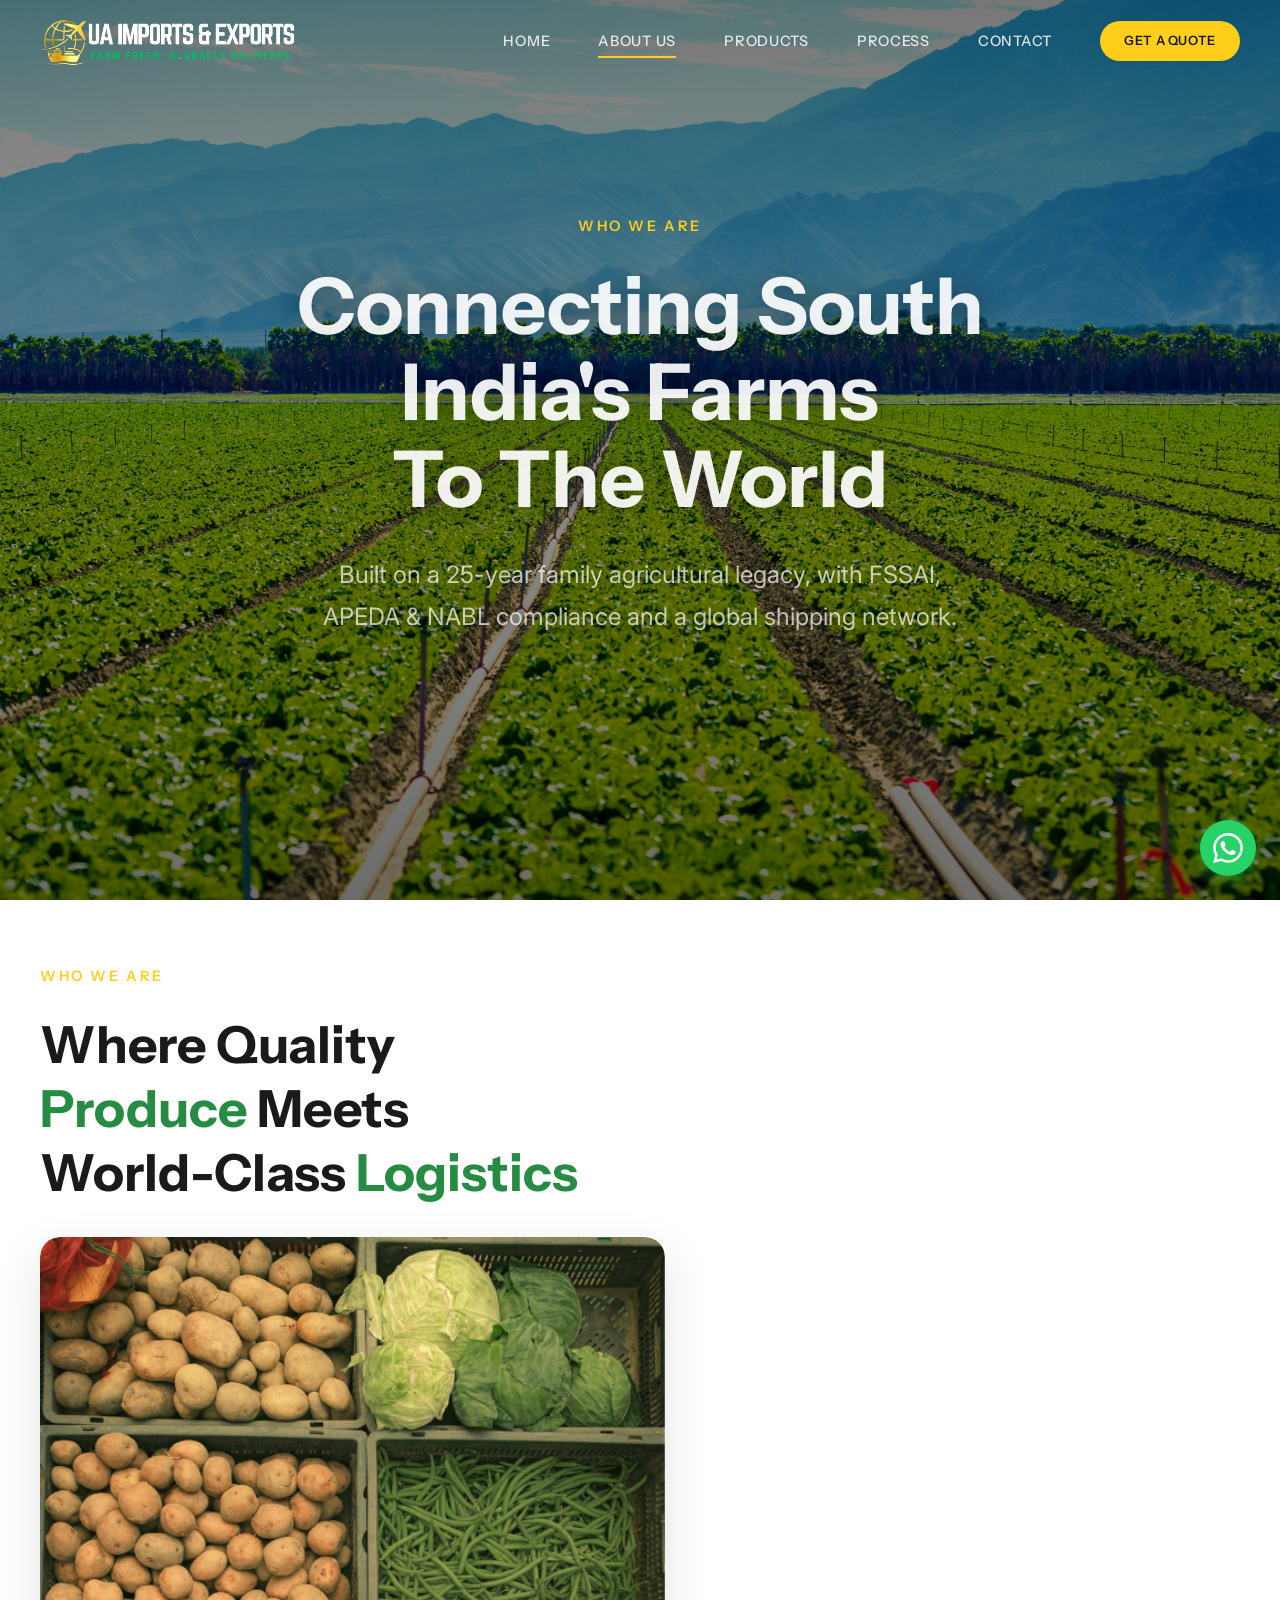
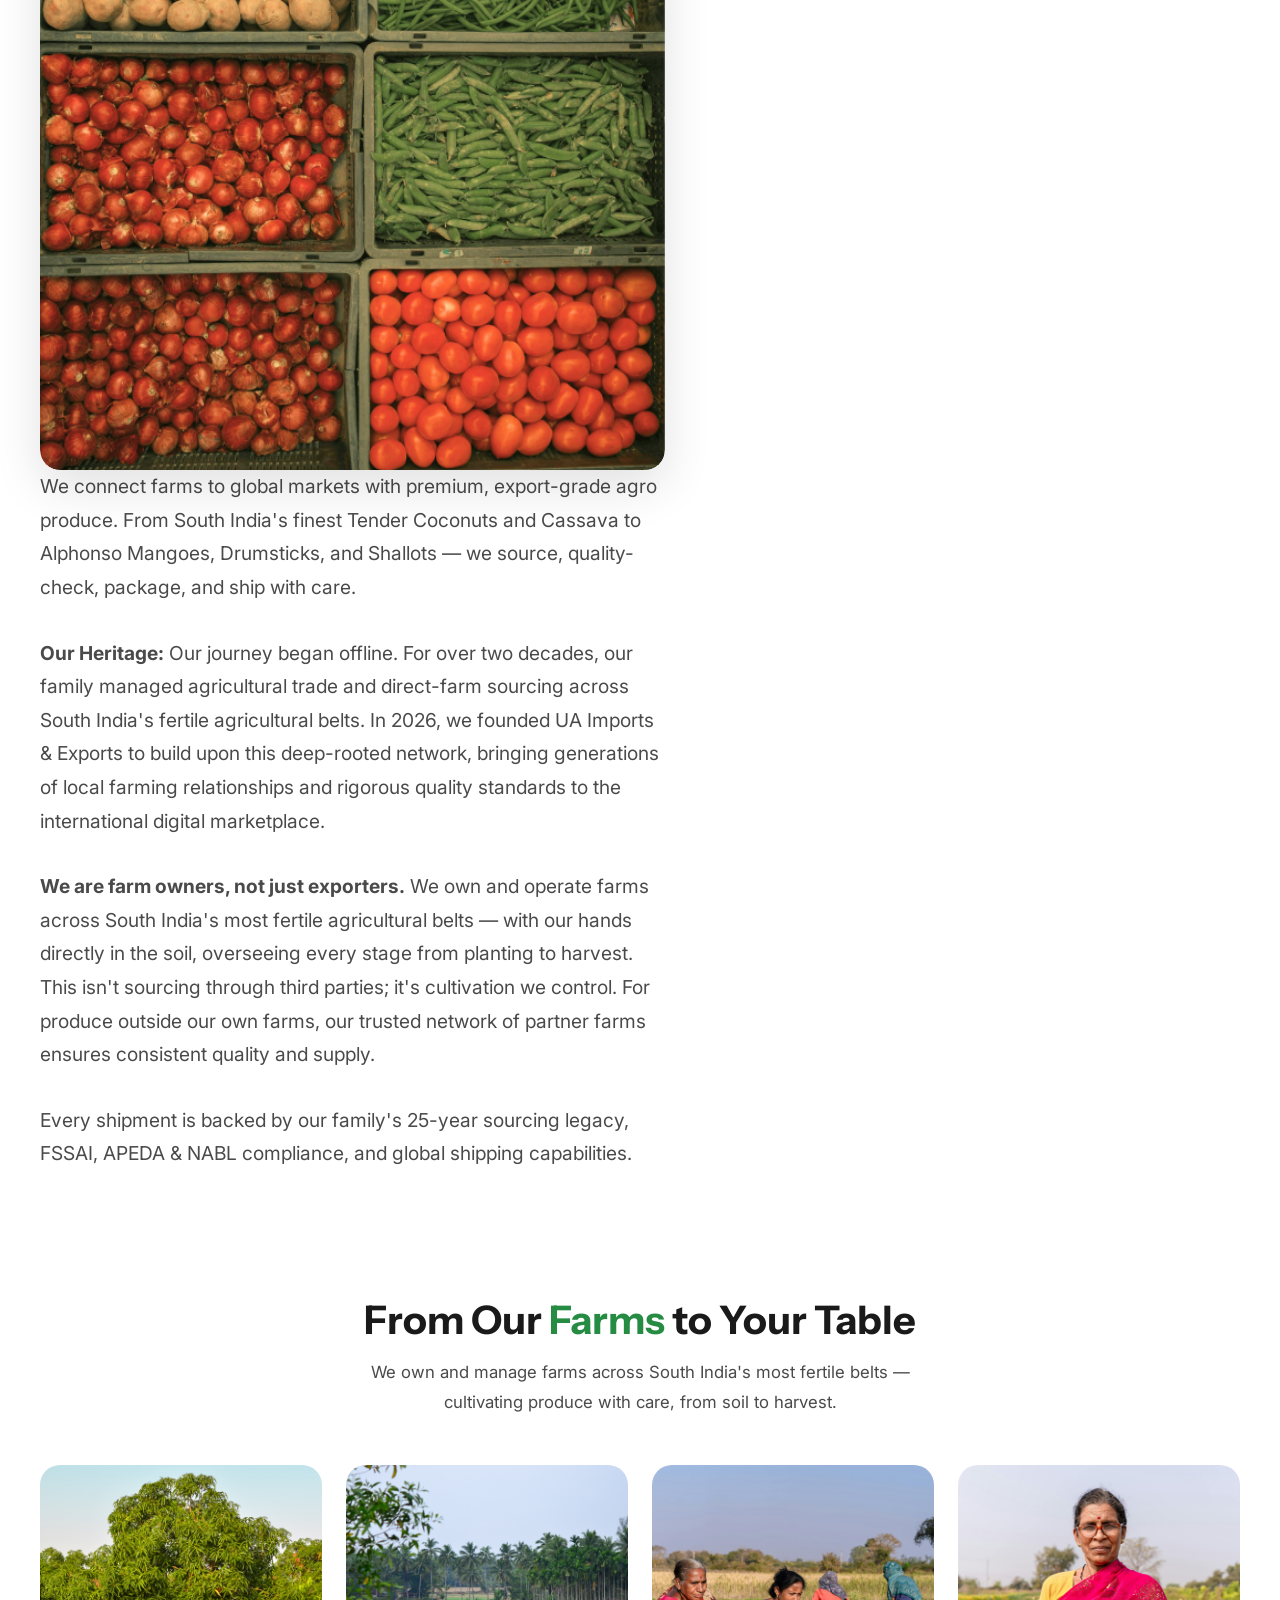
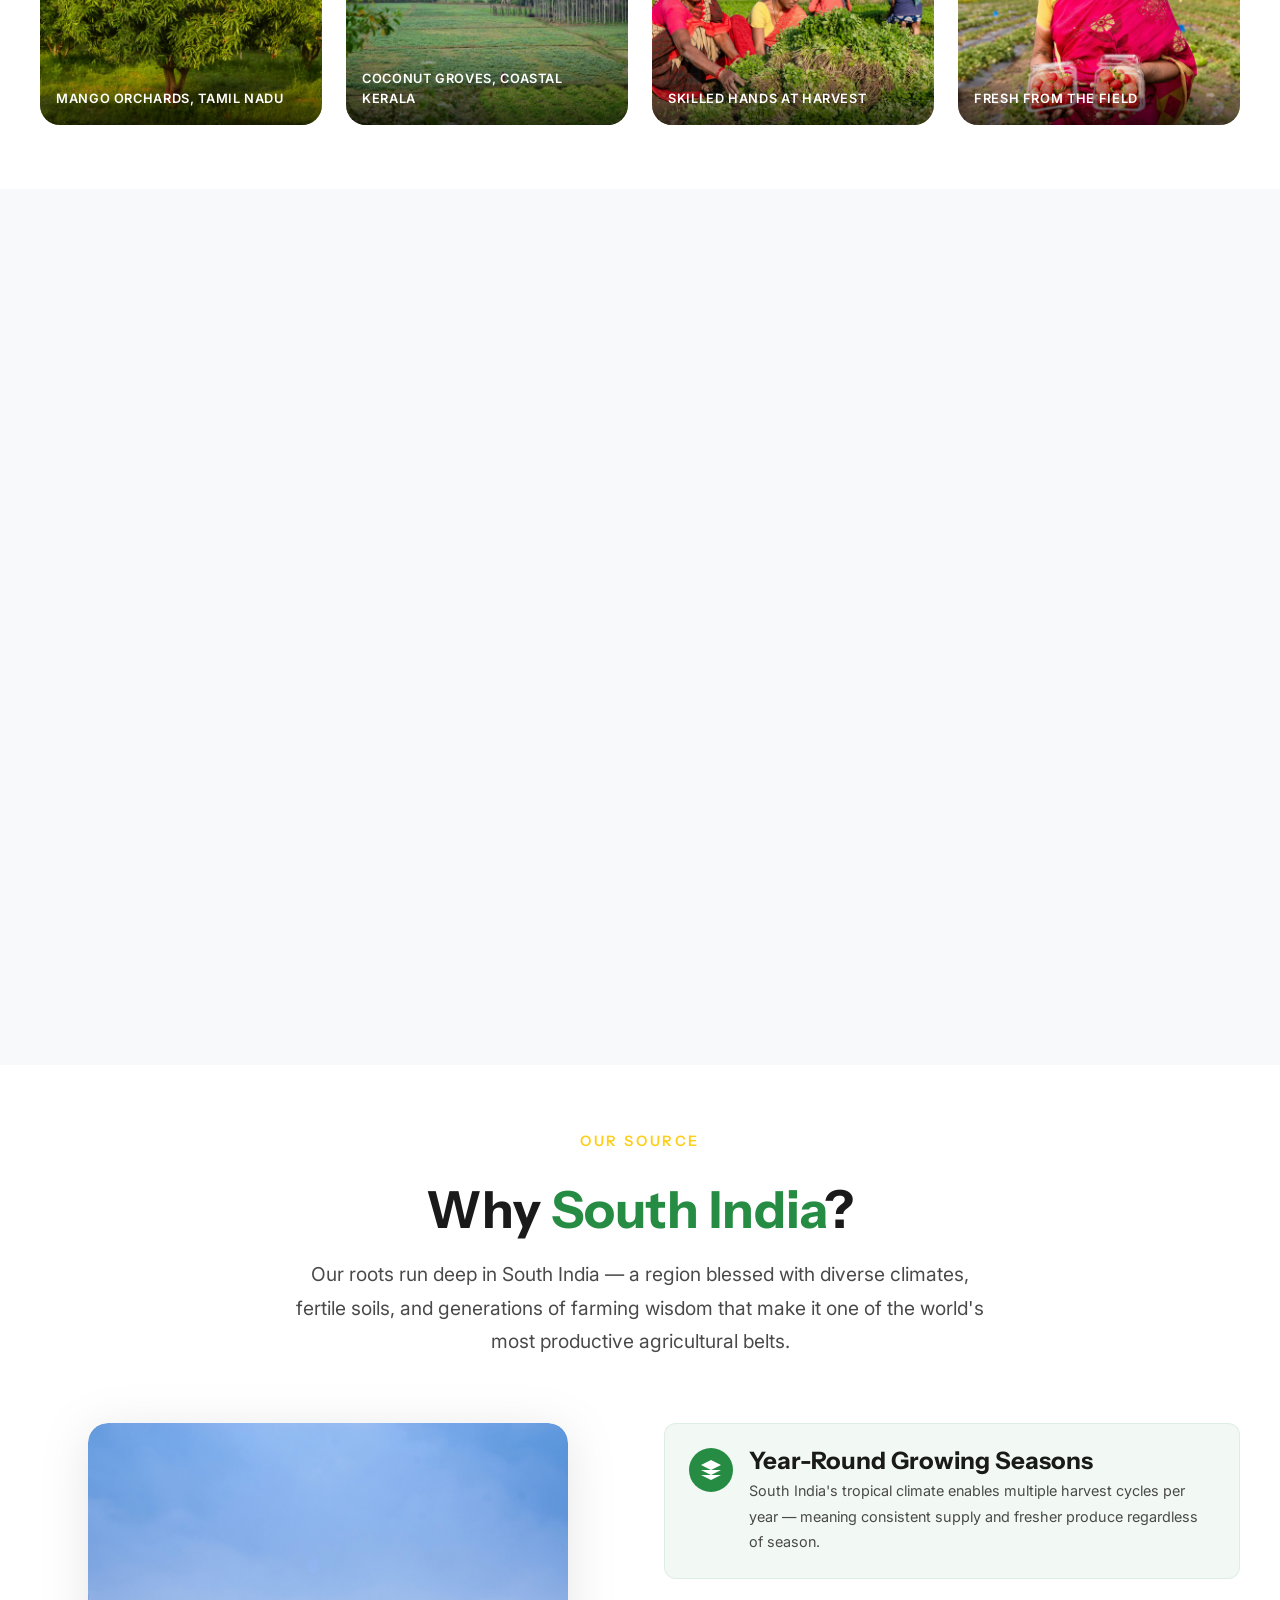
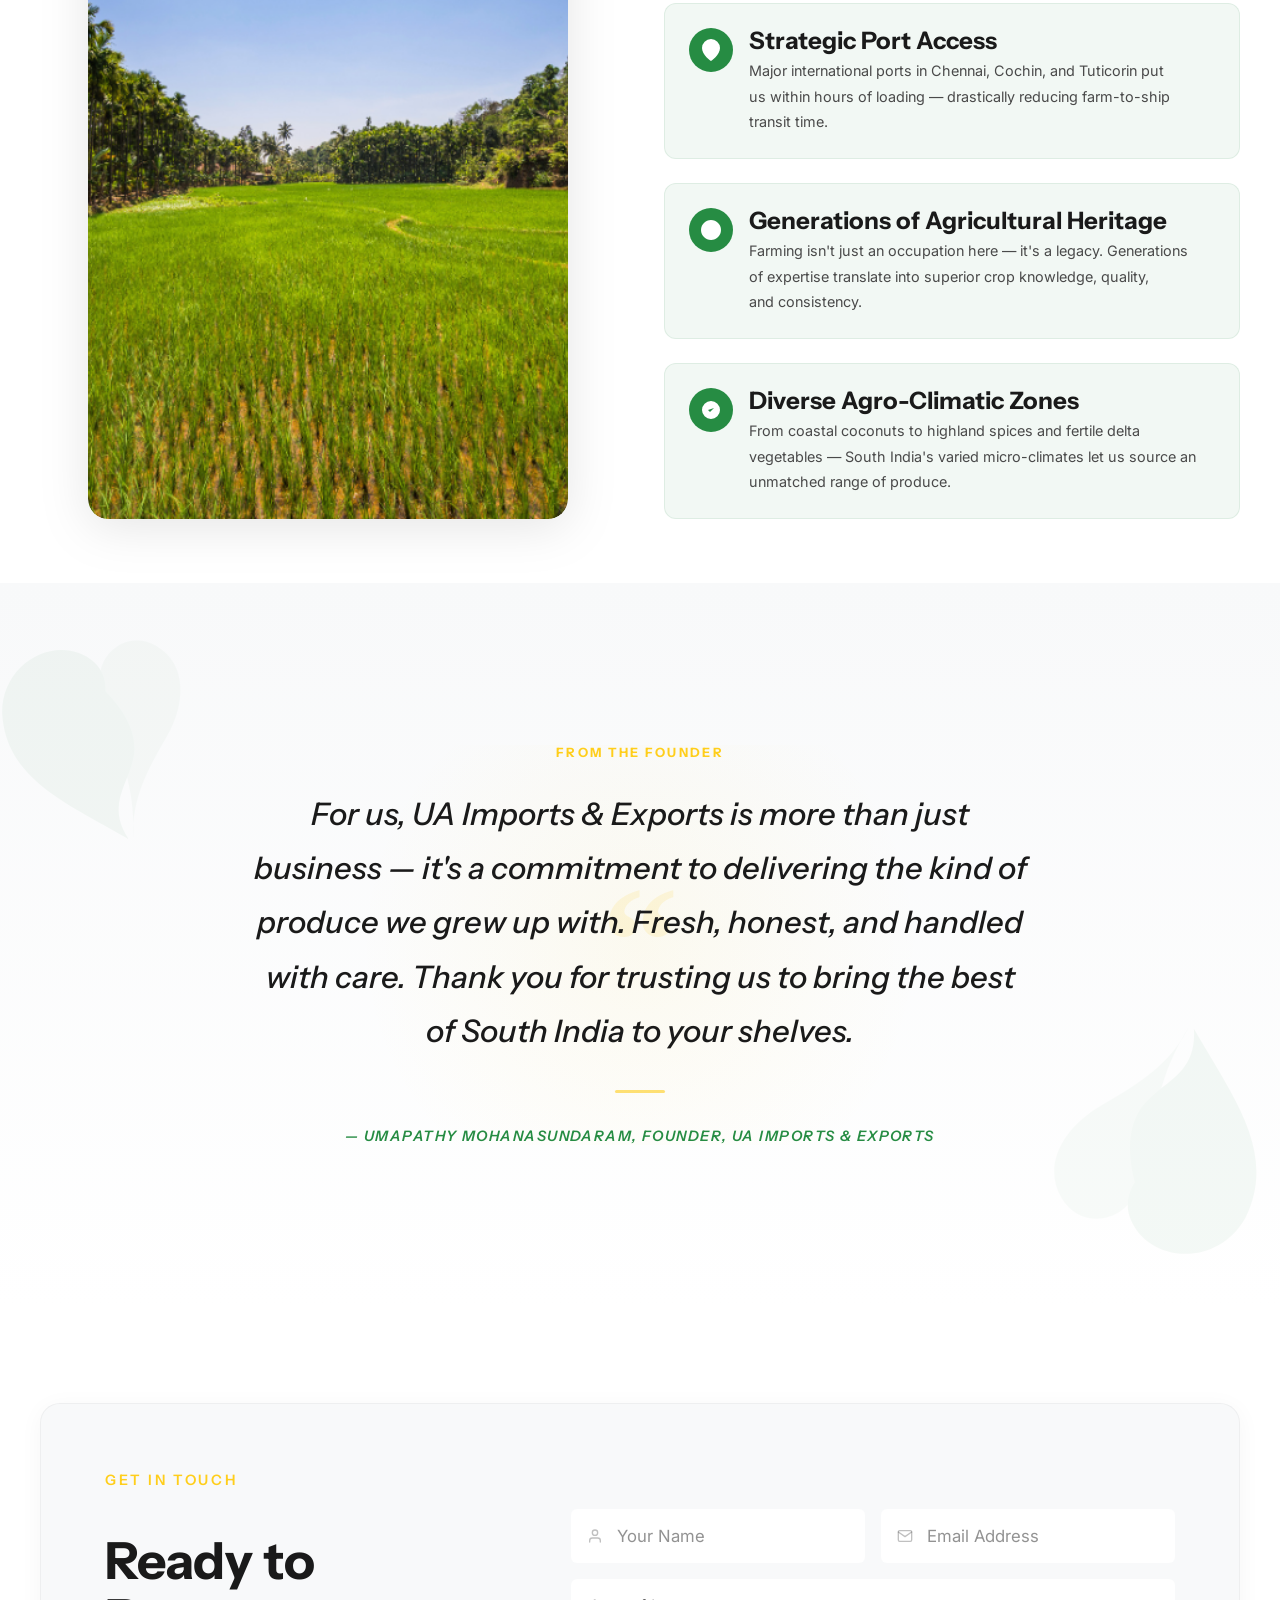
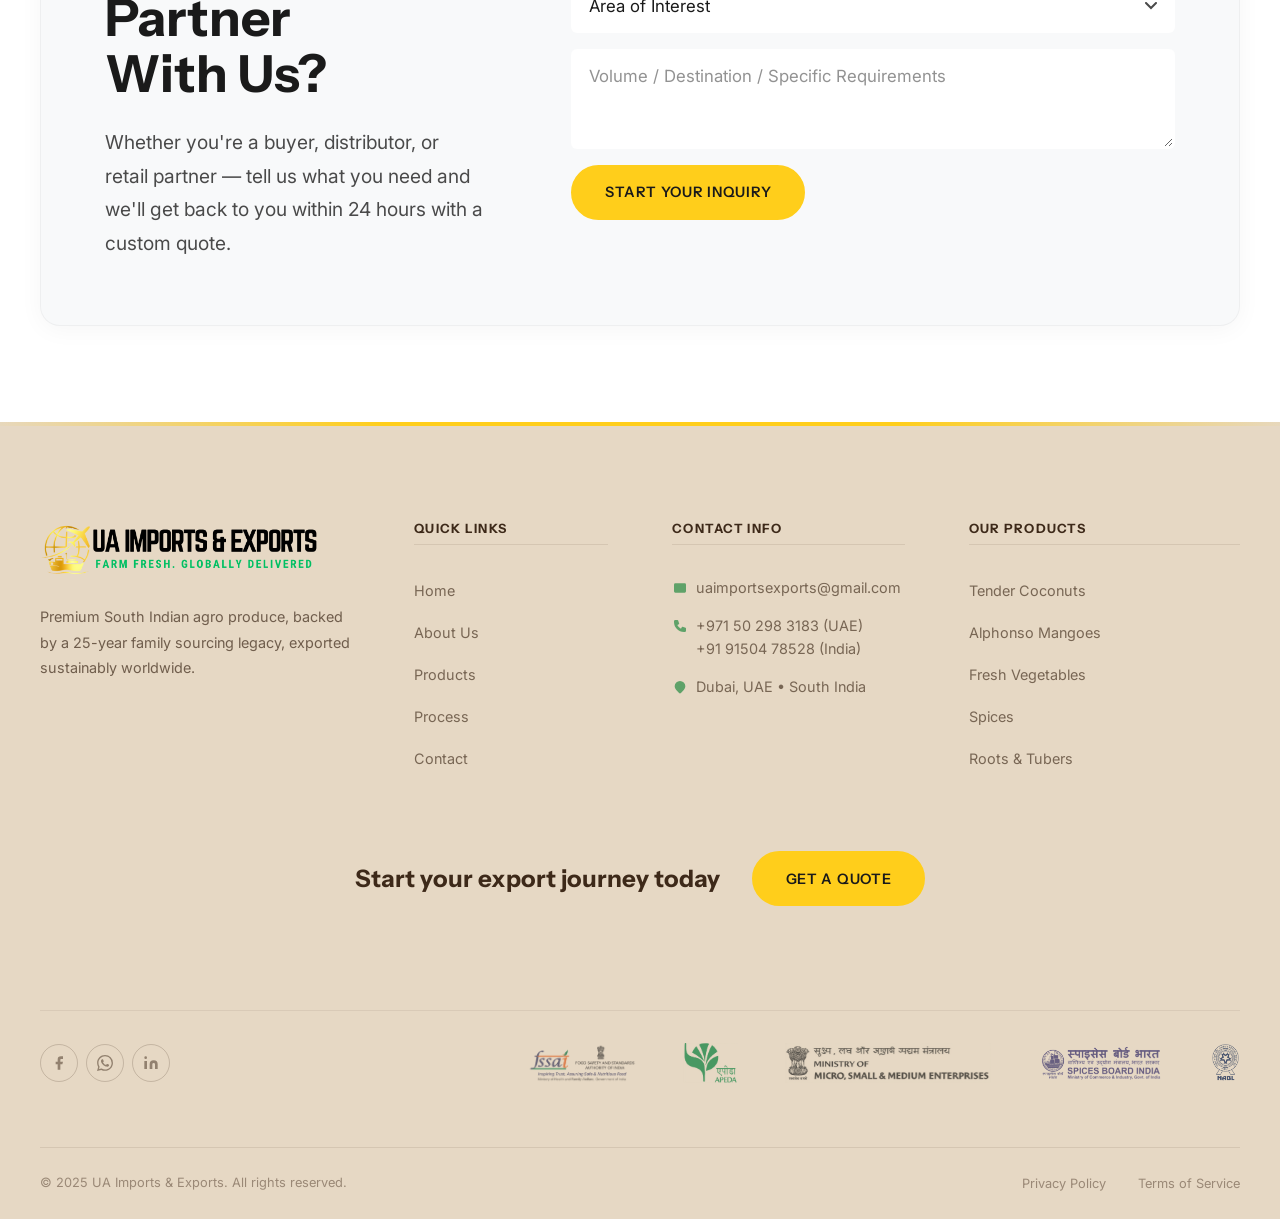
==== commit e3b275d9: "Update primary contact email to Gmail and adjust about page layout structure" ====
--- a/about.html
+++ b/about.html
@@ -142,11 +142,22 @@
       <div class="about__content">
         <!-- Text Side -->
         <div class="about__text-block" data-reveal="fade-left">
-          <p class="eyebrow">Who We Are</p>
-          <h2 class="about__heading">
-            Where Quality <span class="highlight">Produce</span> Meets<br>
-            World-Class <span class="highlight">Logistics</span>
-          </h2>
+          <div class="about__header">
+            <p class="eyebrow">Who We Are</p>
+            <h2 class="about__heading">
+              Where Quality <span class="highlight">Produce</span> Meets<br>
+              World-Class <span class="highlight">Logistics</span>
+            </h2>
+          </div>
+
+          <!-- Image Side -->
+          <div class="about__image-block" data-reveal="fade-right" data-reveal-delay="2">
+            <img src="assets/images/About Us/About section hero image.png"
+                  alt="Fresh South Indian agro produce arranged for export — mangoes, coconuts, and greens"
+                  class="about__image"
+                  loading="lazy">
+          </div>
+
           <p class="about__description">
             We connect farms to global markets with premium, export-grade agro produce.
             From South India's finest Tender Coconuts and Cassava to Alphonso Mangoes,
@@ -162,14 +173,6 @@
 Every shipment is backed by our family's 25-year sourcing legacy, FSSAI, APEDA &amp; NABL
             compliance, and global shipping capabilities.
           </p>
-        </div>
-
-        <!-- Image Side -->
-        <div class="about__image-block" data-reveal="fade-right" data-reveal-delay="2">
-          <img src="assets/images/About Us/About section hero image.png"
-                alt="Fresh South Indian agro produce arranged for export — mangoes, coconuts, and greens"
-                class="about__image"
-                loading="lazy">
         </div>
       </div>
 
@@ -398,7 +401,7 @@
           <ul class="footer__contact">
             <li class="footer__contact-item">
               <svg class="footer__contact-icon" viewBox="0 0 24 24" fill="currentColor"><path d="M3 8l7.89 5.26a2 2 0 002.22 0L21 8M5 19h14a2 2 0 002-2V7a2 2 0 00-2-2H5a2 2 0 00-2 2v10a2 2 0 002 2z"/></svg>
-              <span class="footer__contact-text"><a href="mailto:info@uaimportsexports.com">info@uaimportsexports.com</a></span>
+              <span class="footer__contact-text"><a href="mailto:uaimportsexports@gmail.com">uaimportsexports@gmail.com</a></span>
             </li>
             <li class="footer__contact-item">
               <svg class="footer__contact-icon" viewBox="0 0 24 24" fill="currentColor"><path d="M3 5a2 2 0 012-2h3.28a1 1 0 01.948.684l1.498 4.493a1 1 0 01-.502 1.21l-2.257 1.13a11.042 11.042 0 005.516 5.516l1.13-2.257a1 1 0 011.21-.502l4.493 1.498a1 1 0 01.684.949V19a2 2 0 01-2 2h-1C9.716 21 3 14.284 3 6V5z"/></svg>
--- a/css/styles.css
+++ b/css/styles.css
@@ -1536,6 +1536,10 @@
   position: relative;
 }
 
+.about__header {
+  margin-bottom: var(--space-xl);
+}
+
 .about__heading {
   font-size: var(--fs-3xl);
   font-weight: var(--fw-extrabold);
@@ -1893,12 +1897,20 @@
 
 @media (max-width: 768px) {
   .about__content {
-    grid-template-columns: 1fr;
+    display: flex;
+    flex-direction: column;
     gap: var(--space-2xl);
   }
 
+  .about__header {
+    order: 1;
+    text-align: center;
+  }
+
   .about__image-block {
-    order: -1;
+    order: 2;
+    max-width: 340px;
+    margin: 0 auto var(--space-xl);
   }
 
   .about__image-wrapper {
@@ -1909,6 +1921,10 @@
   .about__image {
     max-width: 340px;
     margin: 0 auto;
+  }
+
+  .about__description {
+    order: 3;
   }
 
   .about__cue--mango {
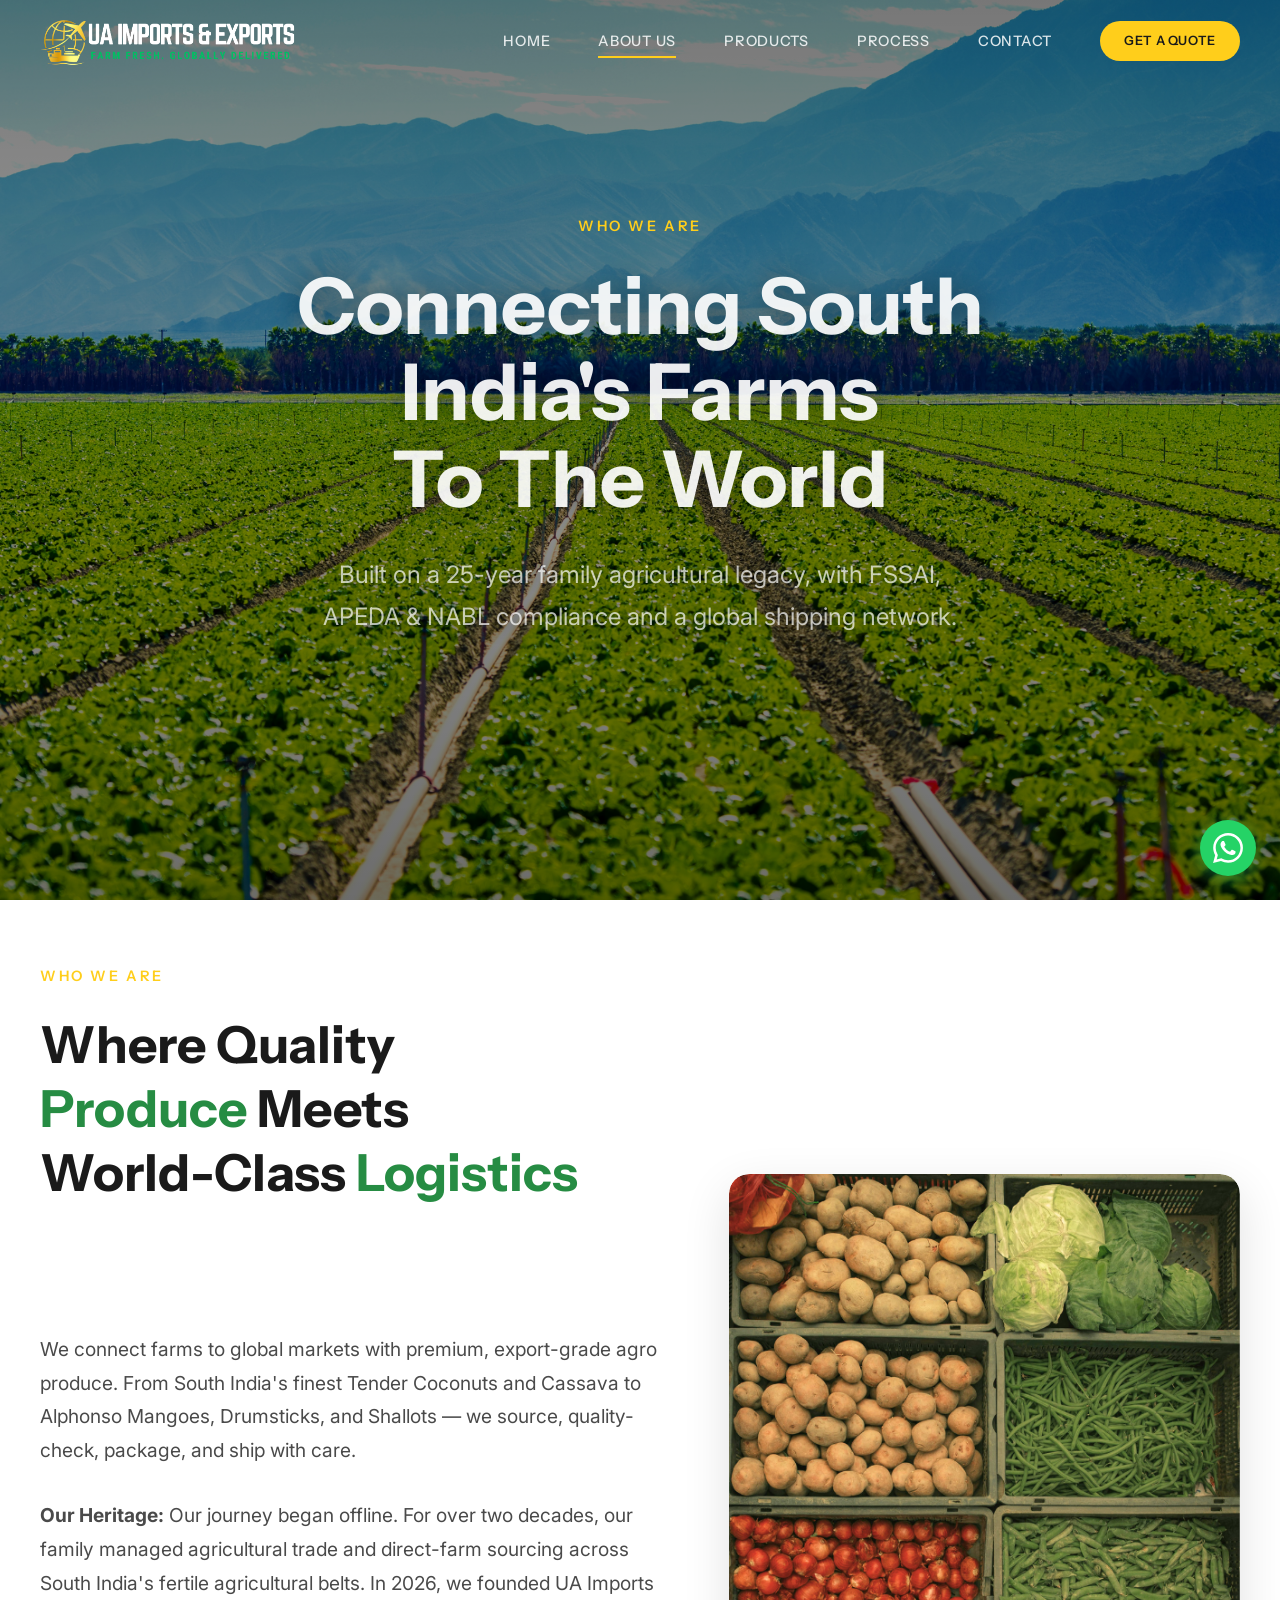
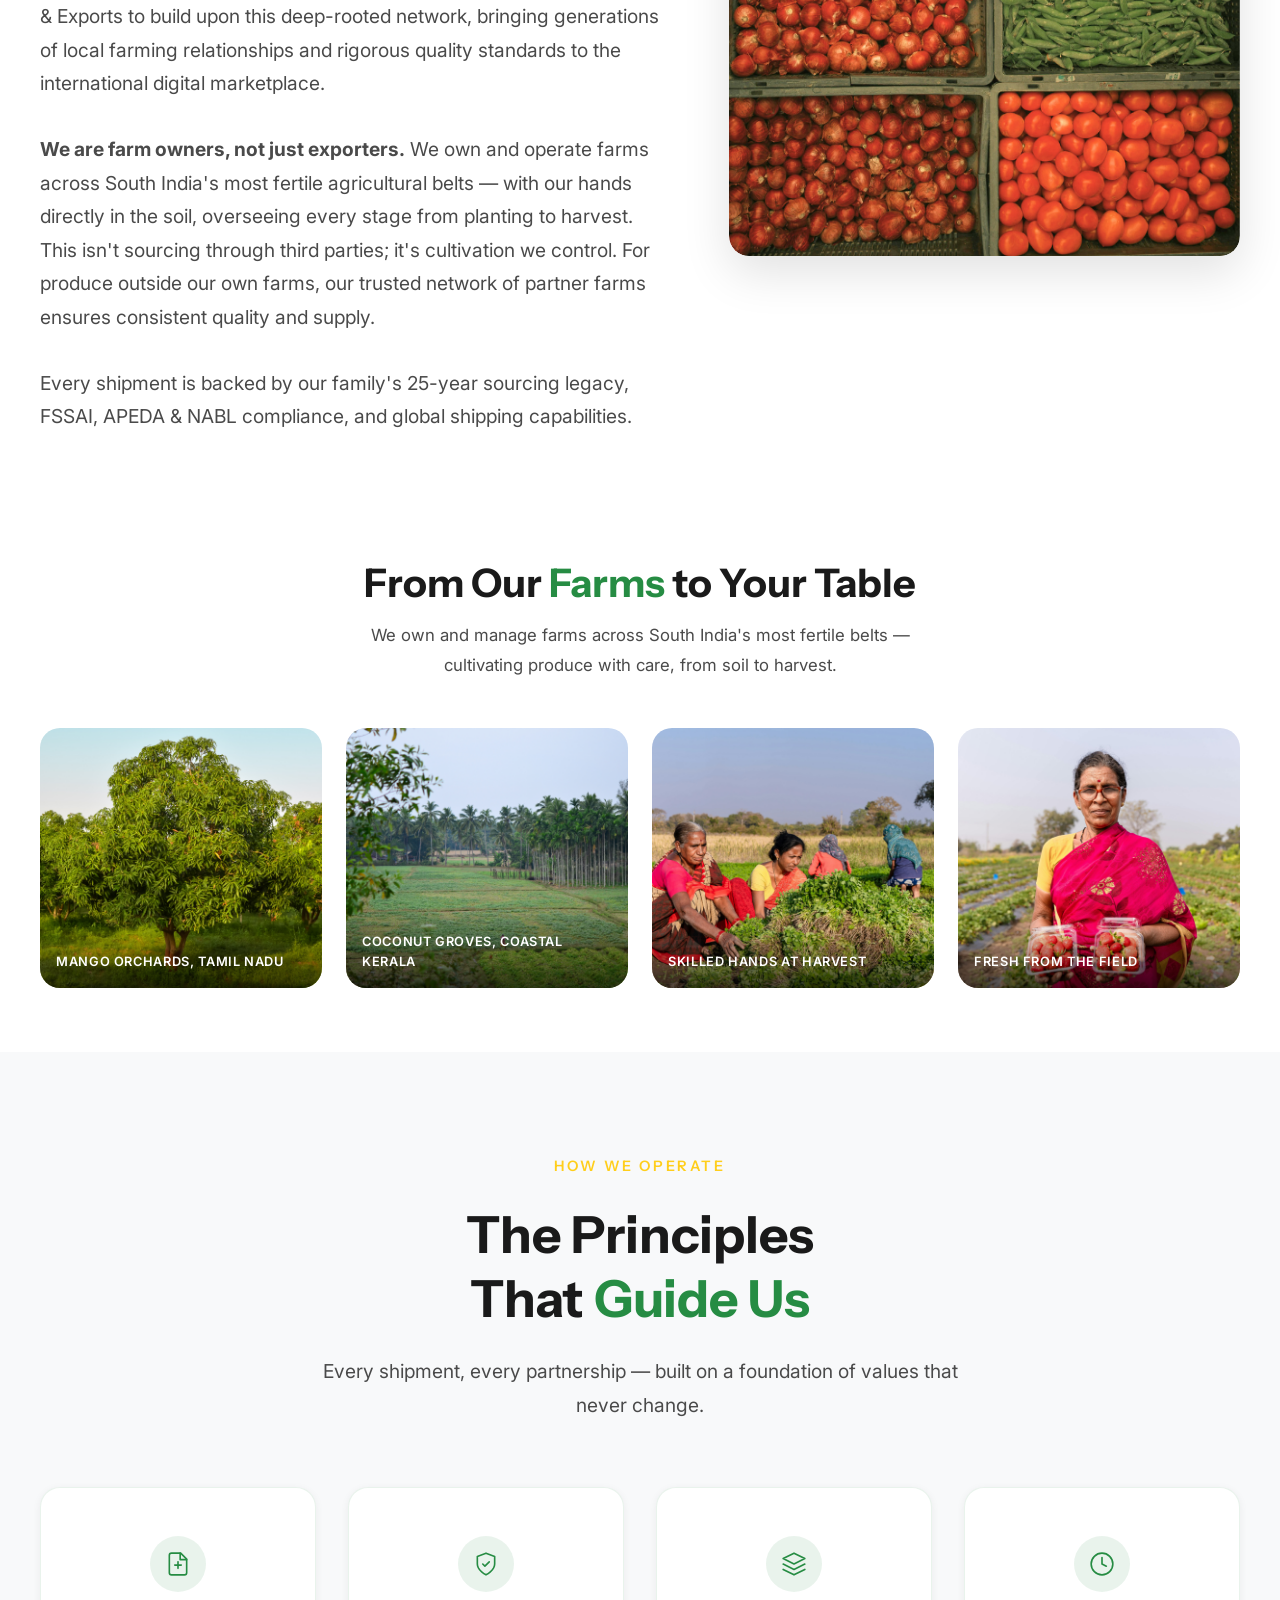
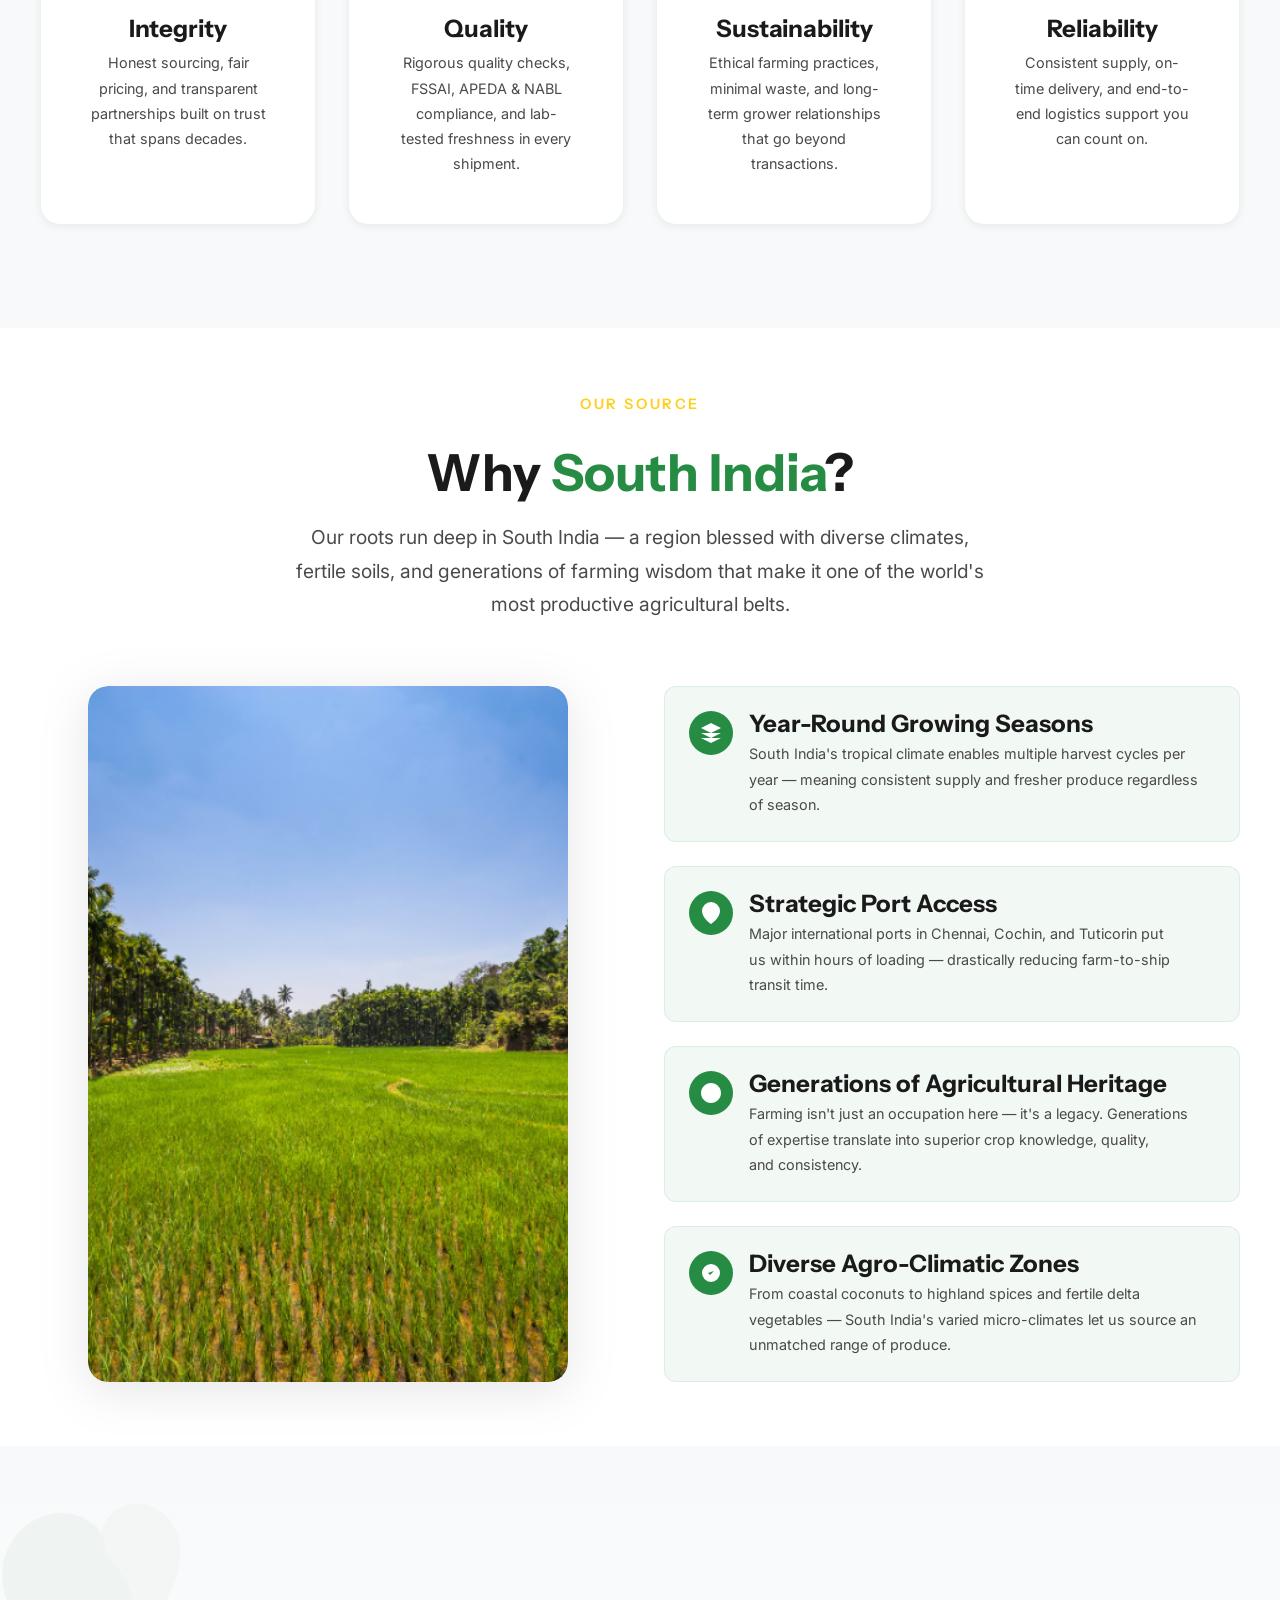
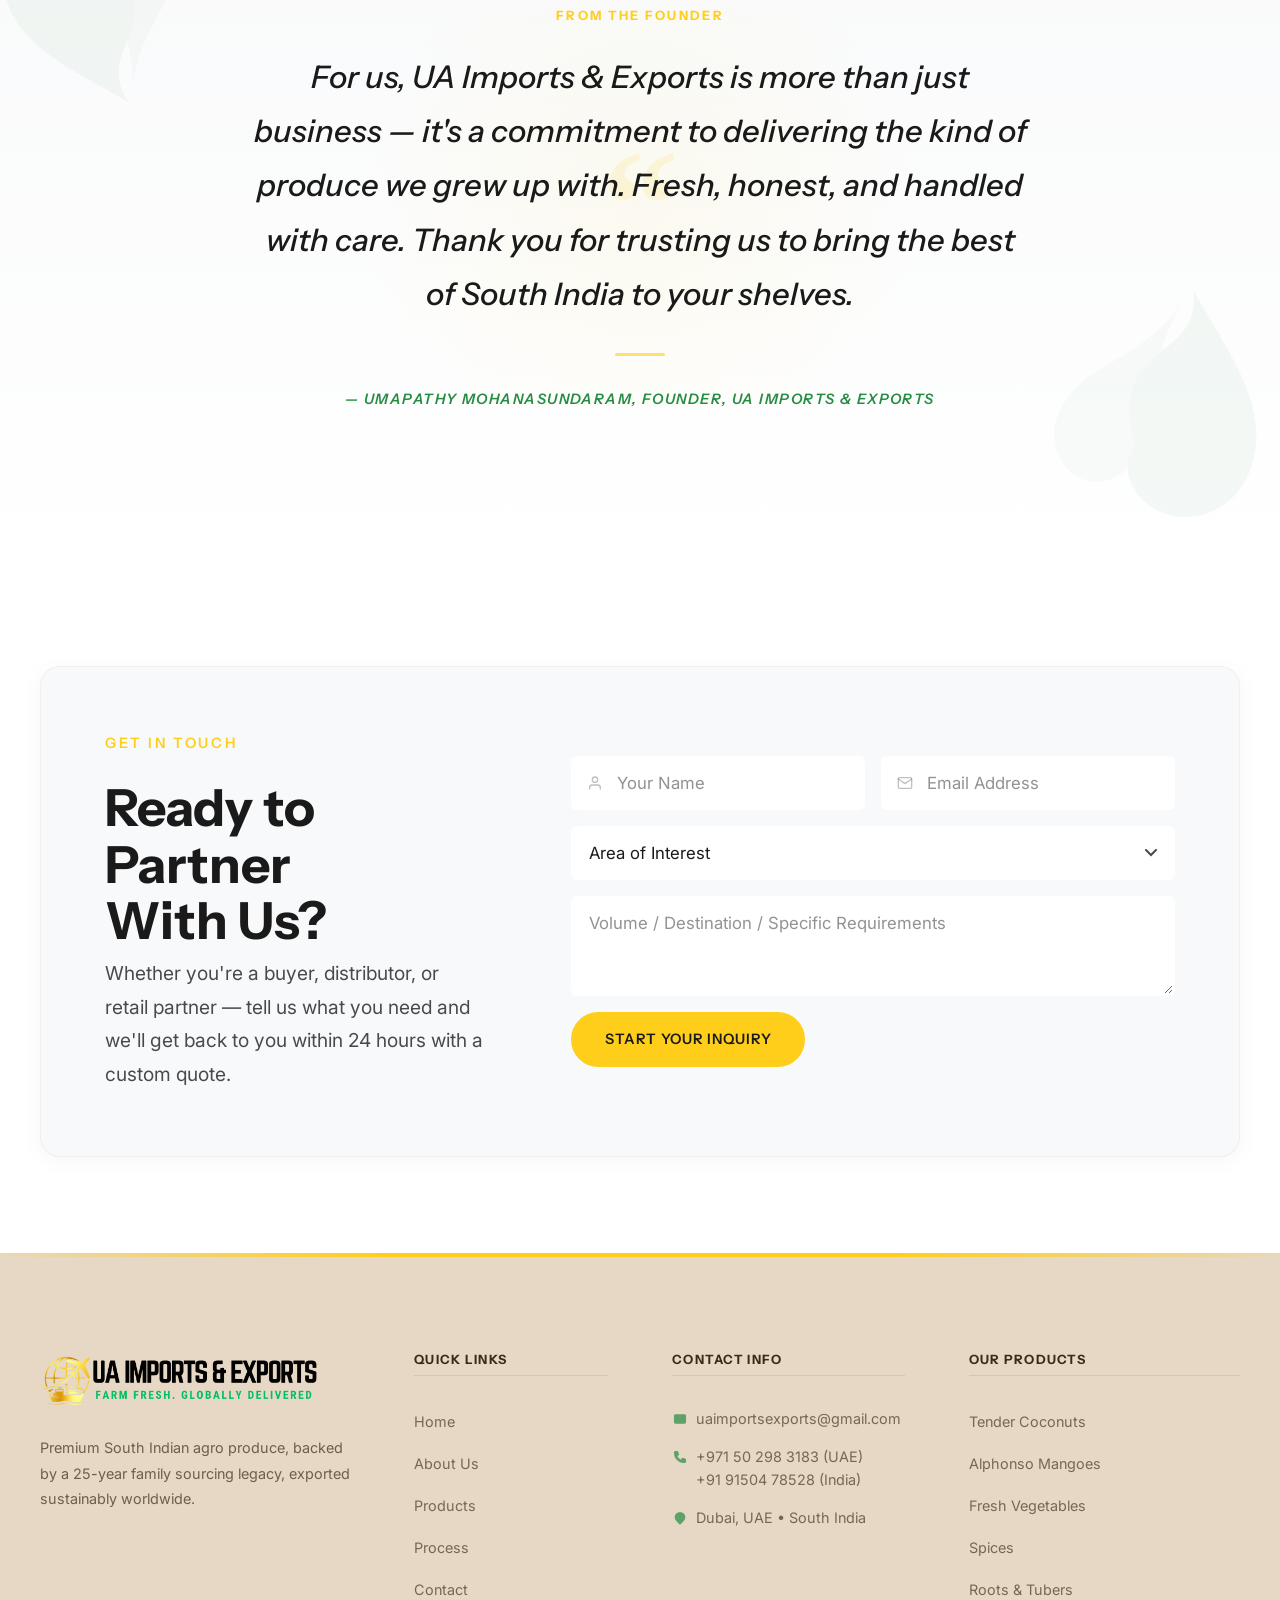
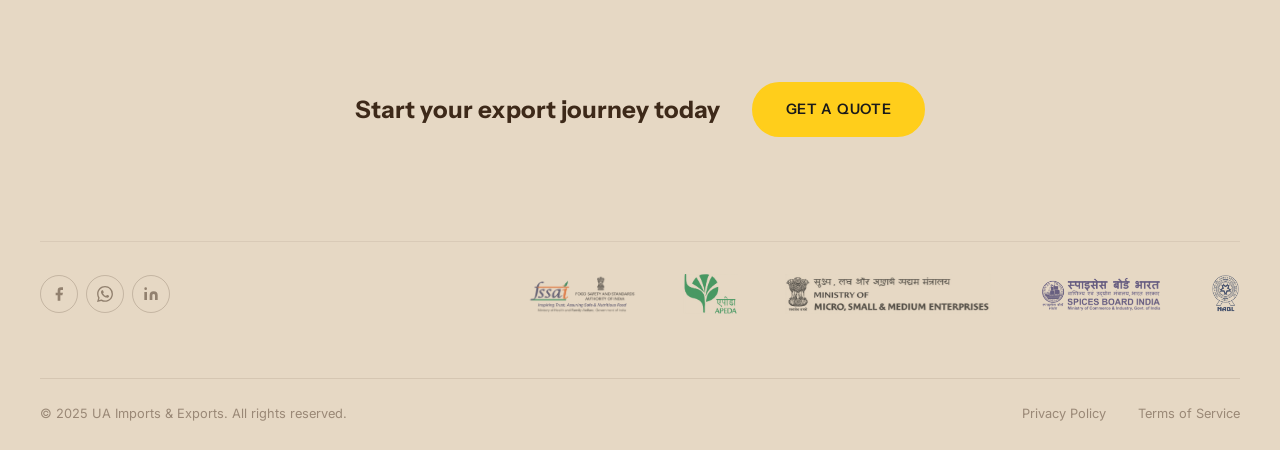
==== commit 70d70538: "Refactor About section layout grid and mobile flex order in about.html and CSS" ====
--- a/about.html
+++ b/about.html
@@ -16,7 +16,7 @@
   <meta property="og:type" content="website">
   <meta property="og:title" content="UA Imports & Exports — About Us">
   <meta property="og:description" content="Meet UA Imports & Exports — your trusted partner for premium South Indian agro produce. FSSAI & APEDA compliant sourcing, quality, and global delivery.">
-  <meta property="og:image" content="assets/images/Preview%20Images/about%20us-preview.png">
+  <meta property="og:image" content="https://ua-imports-exports.vercel.app/assets/images/Preview%20Images/about%20us-preview.png">
   <meta property="og:url" content="https://www.uaimportsexports.com/about">
   <meta property="og:site_name" content="UA Imports & Exports">
 
@@ -140,24 +140,22 @@
 <section class="about section" id="about" aria-label="About Us">
     <div class="container">
       <div class="about__content">
-        <!-- Text Side -->
-        <div class="about__text-block" data-reveal="fade-left">
-          <div class="about__header">
-            <p class="eyebrow">Who We Are</p>
-            <h2 class="about__heading">
-              Where Quality <span class="highlight">Produce</span> Meets<br>
-              World-Class <span class="highlight">Logistics</span>
-            </h2>
-          </div>
-
-          <!-- Image Side -->
-          <div class="about__image-block" data-reveal="fade-right" data-reveal-delay="2">
-            <img src="assets/images/About Us/About section hero image.png"
-                  alt="Fresh South Indian agro produce arranged for export — mangoes, coconuts, and greens"
-                  class="about__image"
-                  loading="lazy">
-          </div>
-
+        <div class="about__header" data-reveal="fade-left">
+          <p class="eyebrow">Who We Are</p>
+          <h2 class="about__heading">
+            Where Quality <span class="highlight">Produce</span> Meets<br>
+            World-Class <span class="highlight">Logistics</span>
+          </h2>
+        </div>
+
+        <div class="about__image-block" data-reveal="fade-right" data-reveal-delay="2">
+          <img src="assets/images/About Us/About section hero image.png"
+                alt="Fresh South Indian agro produce arranged for export — mangoes, coconuts, and greens"
+                class="about__image"
+                loading="lazy">
+        </div>
+
+        <div class="about__text" data-reveal="fade-left" data-reveal-delay="1">
           <p class="about__description">
             We connect farms to global markets with premium, export-grade agro produce.
             From South India's finest Tender Coconuts and Cassava to Alphonso Mangoes,
--- a/css/styles.css
+++ b/css/styles.css
@@ -745,7 +745,11 @@
 /* Elements with [data-reveal] start hidden and animate in when
    the IntersectionObserver adds .is-revealed */
 
-[data-reveal] {
+/* Hidden state is gated behind `.js` (set by an inline head script) so that
+   if JavaScript ever fails to load/run, content stays visible instead of
+   being stuck at opacity:0. A load-time failsafe in the page head force-
+   reveals everything if the reveal system does not initialise. */
+.js [data-reveal] {
   opacity: 0;
   will-change: transform, opacity;
   transition-property: transform, opacity;
@@ -753,37 +757,37 @@
   transition-timing-function: cubic-bezier(0.16, 1, 0.3, 1); /* Custom high-end ease-out-expo curve */
 }
 
-[data-reveal="fade-up"] {
+.js [data-reveal="fade-up"] {
   transform: translateY(30px); /* Slightly tighter displacement for elegant movement */
 }
 
-[data-reveal="fade-down"] {
+.js [data-reveal="fade-down"] {
   transform: translateY(-30px);
 }
 
-[data-reveal="fade-left"] {
+.js [data-reveal="fade-left"] {
   transform: translateX(-40px);
 }
 
-[data-reveal="fade-right"] {
+.js [data-reveal="fade-right"] {
   transform: translateX(40px);
 }
 
-[data-reveal="carousel-right"] {
+.js [data-reveal="carousel-right"] {
   transform: translateX(250px);
 }
 
-[data-reveal="scale-in"] {
+.js [data-reveal="scale-in"] {
   transform: scale(0.88);
 }
 
-[data-reveal="flip-in"] {
+.js [data-reveal="flip-in"] {
   transform: perspective(1000px) rotateX(-80deg) translateY(30px);
   transform-origin: top center;
   opacity: 0;
 }
 
-[data-reveal="fade"] {
+.js [data-reveal="fade"] {
   transform: none;
 }
 
@@ -845,7 +849,7 @@
     transition-duration: 0.01ms !important;
   }
 
-  [data-reveal] {
+  .js [data-reveal] {
     opacity: 1;
     transform: none;
   }
@@ -1528,16 +1532,26 @@
 .about__content {
   display: grid;
   grid-template-columns: 55fr 45fr;
+  grid-template-rows: auto auto;
   gap: var(--space-3xl);
-  align-items: center;
-}
-
-.about__text-block {
-  position: relative;
+  align-items: start;
 }
 
 .about__header {
+  grid-column: 1;
+  grid-row: 1;
   margin-bottom: var(--space-xl);
+}
+
+.about__image-block {
+  grid-column: 2;
+  grid-row: 1 / 3;
+  align-self: center;
+}
+
+.about__text {
+  grid-column: 1;
+  grid-row: 2;
 }
 
 .about__heading {
@@ -1899,18 +1913,19 @@
   .about__content {
     display: flex;
     flex-direction: column;
-    gap: var(--space-2xl);
+    gap: var(--space-xl);
   }
 
   .about__header {
     order: 1;
     text-align: center;
+    margin-bottom: 0;
   }
 
   .about__image-block {
     order: 2;
     max-width: 340px;
-    margin: 0 auto var(--space-xl);
+    margin: 0 auto;
   }
 
   .about__image-wrapper {
@@ -1923,8 +1938,12 @@
     margin: 0 auto;
   }
 
+  .about__text {
+    order: 3;
+  }
+
   .about__description {
-    order: 3;
+    margin-bottom: var(--space-lg);
   }
 
   .about__cue--mango {
@@ -2320,782 +2339,6 @@
   
   .quality__heading {
     font-size: var(--fs-2xl);
-  }
-}
-
-
-/* ======== css/components/process.css ======== */
-/* ============================================================
-   Component: Friction Overview (Pillars)
-   ============================================================ */
-.friction {
-  padding: var(--space-section) 0;
-}
-
-.friction__header {
-  text-align: center;
-  max-width: 720px;
-  margin: 0 auto var(--space-3xl);
-}
-
-.friction__heading {
-  font-family: var(--font-heading);
-  font-size: var(--fs-3xl);
-  font-weight: var(--fw-bold);
-  color: var(--color-charcoal);
-  line-height: var(--lh-snug);
-  margin-bottom: var(--space-md);
-}
-
-.friction__subtitle {
-  font-size: var(--fs-lg);
-  color: var(--color-slate);
-  line-height: var(--lh-relaxed);
-}
-
-.friction__grid {
-  display: grid;
-  grid-template-columns: repeat(4, 1fr);
-  gap: var(--space-lg);
-}
-
-.friction__card {
-  background: var(--color-white);
-  border: 1px solid rgba(0, 0, 0, 0.04);
-  border-radius: var(--border-radius-lg);
-  padding: var(--space-xl);
-  box-shadow: var(--shadow-sm);
-  transition: all var(--dur-normal) var(--ease-smooth);
-}
-
-.friction__card:hover {
-  transform: translateY(-6px);
-  box-shadow: var(--shadow-lg);
-  border-color: rgba(var(--color-gold-rgb), 0.4);
-}
-
-.friction__icon {
-  width: 52px;
-  height: 52px;
-  border-radius: var(--border-radius-md);
-  display: flex;
-  align-items: center;
-  justify-content: center;
-  background: rgba(var(--color-forest-rgb), 0.08);
-  color: var(--color-forest);
-  margin-bottom: var(--space-lg);
-}
-
-.friction__icon svg {
-  width: 26px;
-  height: 26px;
-}
-
-.friction__title {
-  font-family: var(--font-heading);
-  font-size: var(--fs-lg);
-  font-weight: var(--fw-bold);
-  color: var(--color-charcoal);
-  margin-bottom: var(--space-sm);
-  line-height: var(--lh-tight);
-}
-
-.friction__desc {
-  font-size: var(--fs-base);
-  color: var(--color-slate);
-  line-height: var(--lh-relaxed);
-}
-
-@media (max-width: 900px) {
-  .friction__grid { grid-template-columns: repeat(2, 1fr); }
-}
-
-@media (max-width: 560px) {
-  .friction__grid { grid-template-columns: 1fr; }
-}
-
-/* Tabbed panels */
-.process__panel[hidden] { display: none; }
-
-/* ============================================================
-   Component: Process — Premium Alternating Timeline
-   ============================================================ */
-
-.process {
-  background-color: var(--color-cloud);
-  padding: var(--space-section) 0;
-  position: relative;
-  overflow: hidden;
-}
-
-/* Background texture/motif */
-.process::before {
-  content: '';
-  position: absolute;
-  top: 0; right: 0; bottom: 0; left: 0;
-  background-image: radial-gradient(circle at 100% 0%, rgba(var(--color-forest-rgb), 0.04) 0%, transparent 60%);
-  pointer-events: none;
-}
-
-.process-container {
-  max-width: 1100px;
-  margin: 0 auto;
-}
-
-/* ── Header & Tabs ─────────────────────────────── */
-.process__header {
-  text-align: center;
-  max-width: 700px;
-  margin: 0 auto var(--space-3xl);
-  position: relative;
-  z-index: 2;
-}
-
-.process__tabs {
-  display: inline-flex;
-  background: rgba(0,0,0,0.04);
-  padding: 6px;
-  border-radius: var(--border-radius-pill);
-  margin-bottom: var(--space-xl);
-}
-
-.process__tab {
-  padding: 10px 24px;
-  border-radius: var(--border-radius-pill);
-  background: transparent;
-  color: var(--color-slate);
-  font-family: var(--font-heading);
-  font-size: var(--fs-sm);
-  font-weight: var(--fw-semibold);
-  cursor: pointer;
-  border: none;
-  transition: all var(--dur-fast) var(--ease-smooth);
-}
-
-.process__tab.active {
-  background: var(--color-white);
-  color: var(--color-forest);
-  box-shadow: var(--shadow-sm);
-}
-
-.process__main-heading {
-  font-family: var(--font-heading);
-  font-size: var(--fs-2xl);
-  font-weight: var(--fw-bold);
-  color: var(--color-charcoal);
-  line-height: var(--lh-snug);
-}
-
-/* ── Premium Alternating Timeline ──────────────── */
-.process__timeline {
-  position: relative;
-  padding: var(--space-xl) 0;
-}
-
-/* The central glowing line (track) */
-.process__timeline::before {
-  content: '';
-  position: absolute;
-  top: 0;
-  bottom: 0;
-  left: 50%;
-  width: 2px;
-  background: linear-gradient(to bottom, transparent, rgba(var(--color-forest-rgb), 0.15) 5%, rgba(var(--color-forest-rgb), 0.15) 95%, transparent);
-  transform: translateX(-50%);
-  z-index: 0;
-}
-
-/* The animated fill line — grows on scroll via .is-revealed */
-.process__timeline::after {
-  content: '';
-  position: absolute;
-  top: 0;
-  left: 50%;
-  width: 2px;
-  height: 100%;
-  background: linear-gradient(to bottom, var(--color-forest), var(--color-emerald));
-  transform: translateX(-50%) scaleY(0);
-  transform-origin: top center;
-  z-index: 0;
-  transition: transform 1.8s cubic-bezier(0.16, 1, 0.3, 1) 0.4s;
-  opacity: 0.7;
-}
-
-.process__timeline.is-revealed::after {
-  transform: translateX(-50%) scaleY(1);
-}
-
-/* ── Step Container ────────────────────────────── */
-.process__step {
-  display: flex;
-  justify-content: space-between;
-  align-items: center;
-  margin-bottom: var(--space-3xl);
-  position: relative;
-  z-index: 1;
-}
-
-.process__step:last-child {
-  margin-bottom: 0;
-}
-
-/* Alternating sides */
-.process__step:nth-child(odd) {
-  flex-direction: row-reverse;
-}
-
-.process__step-content-wrapper {
-  width: calc(50% - 40px);
-}
-
-/* ── Node Indicator ────────────────────────────── */
-.process__step-indicator {
-  position: absolute;
-  left: 50%;
-  transform: translateX(-50%);
-  width: 56px;
-  height: 56px;
-  border-radius: 50%;
-  background: var(--color-white);
-  border: 4px solid var(--color-forest);
-  display: flex;
-  align-items: center;
-  justify-content: center;
-  box-shadow: 0 0 0 10px var(--color-cloud), var(--shadow-sm);
-  z-index: 2;
-  transition: all var(--dur-normal) var(--ease-smooth);
-}
-
-.process__step-number {
-  font-family: var(--font-heading);
-  font-size: var(--fs-lg);
-  font-weight: var(--fw-extrabold);
-  color: var(--color-forest);
-  transition: color var(--dur-fast) var(--ease-smooth);
-}
-
-/* Hover effects */
-.process__step:hover .process__step-indicator {
-  transform: translateX(-50%) scale(1.1);
-  background: var(--color-forest);
-  border-color: var(--color-gold);
-  box-shadow: 0 0 0 8px var(--color-cloud), var(--shadow-glow-gold);
-}
-
-.process__step:hover .process__step-number {
-  color: var(--color-white);
-}
-
-/* ── Card Content ──────────────────────────────── */
-.process__step-card {
-  background: var(--color-white);
-  padding: var(--space-xl);
-  border-radius: var(--border-radius-lg);
-  box-shadow: var(--shadow-md);
-  transition: all var(--dur-normal) var(--ease-smooth);
-  position: relative;
-  border: 1px solid rgba(0,0,0,0.03);
-}
-
-/* Connecting arrows (desktop only) */
-.process__step-card::before {
-  content: '';
-  position: absolute;
-  top: 50%;
-  transform: translateY(-50%);
-  width: 0; 
-  height: 0; 
-  border-top: 12px solid transparent;
-  border-bottom: 12px solid transparent;
-}
-
-.process__step:nth-child(odd) .process__step-card::before {
-  left: -12px;
-  border-right: 12px solid var(--color-white);
-  filter: drop-shadow(-2px 0px 1px rgba(0,0,0,0.03));
-}
-
-.process__step:nth-child(even) .process__step-card::before {
-  right: -12px;
-  border-left: 12px solid var(--color-white);
-  filter: drop-shadow(2px 0px 1px rgba(0,0,0,0.03));
-}
-
-.process__step:hover .process__step-card {
-  transform: translateY(-5px);
-  box-shadow: var(--shadow-lg);
-  border-color: rgba(var(--color-gold-rgb), 0.4);
-}
-
-/* Card typography */
-.process__step-header {
-  display: flex;
-  justify-content: space-between;
-  align-items: flex-start;
-  margin-bottom: var(--space-sm);
-}
-
-.process__step-title {
-  font-family: var(--font-heading);
-  font-size: var(--fs-lg);
-  color: var(--color-charcoal);
-  font-weight: var(--fw-bold);
-  line-height: var(--lh-tight);
-}
-
-.process__step-time {
-  font-family: var(--font-body);
-  font-size: 0.75rem;
-  font-weight: var(--fw-bold);
-  color: #997B10;
-  background: rgba(var(--color-gold-rgb), 0.15);
-  padding: 4px 12px;
-  border-radius: var(--border-radius-pill);
-  white-space: nowrap;
-  margin-left: var(--space-sm);
-  text-transform: uppercase;
-  letter-spacing: var(--ls-wide);
-}
-
-.process__step-desc {
-  font-size: var(--fs-base);
-  color: var(--color-slate);
-  line-height: var(--lh-relaxed);
-  margin-bottom: var(--space-lg);
-}
-
-/* ── Tags ──────────────────────────────────────── */
-.process__step-tags {
-  display: flex;
-  flex-wrap: wrap;
-  gap: var(--space-sm);
-}
-
-.process-tag {
-  font-size: 0.75rem;
-  padding: 6px 12px;
-  border-radius: var(--border-radius-pill);
-  font-weight: var(--fw-semibold);
-  letter-spacing: var(--ls-wide);
-  text-transform: uppercase;
-  border: 1px solid transparent;
-}
-
-/* Premium Tags */
-.process-tag--green {
-  background-color: rgba(var(--color-forest-rgb), 0.05);
-  color: var(--color-forest);
-  border-color: rgba(var(--color-forest-rgb), 0.1);
-}
-
-.process-tag--gray {
-  background-color: var(--color-cloud);
-  color: var(--color-slate);
-  border-color: rgba(0,0,0,0.05);
-}
-
-.process-tag--orange, .process-tag--blue {
-  background-color: rgba(var(--color-gold-rgb), 0.05);
-  color: #8C700D; 
-  border-color: rgba(var(--color-gold-rgb), 0.2);
-}
-
-/* ── Responsive ────────────────────────────────── */
-@media (max-width: 900px) {
-  .process__timeline::before,
-  .process__timeline::after {
-    left: 32px;
-    transform: none;
-  }
-
-  .process__timeline.is-revealed::after {
-    transform: none;
-  }
-  
-  .process__step {
-    flex-direction: column !important;
-    align-items: flex-start;
-    padding-left: 80px;
-    margin-bottom: var(--space-2xl);
-  }
-  
-  .process__step-content-wrapper {
-    width: 100%;
-  }
-  
-  .process__step-indicator {
-    left: 32px;
-    transform: translateX(-50%);
-  }
-
-  .process__step:hover .process__step-indicator {
-    transform: translateX(-50%) scale(1.1);
-  }
-  
-  .process__step-card::before {
-    display: none; /* Hide arrows on mobile */
-  }
-
-  .process__start,
-  .process__end {
-    justify-content: flex-start;
-    margin-left: 0;
-    margin-right: 0;
-  }
-
-  .process__start-node,
-  .process__end-node {
-    margin-left: 32px;
-    transform: translateX(-50%);
-  }
-}
-
-@media (max-width: 600px) {
-  .process__main-heading {
-    font-size: var(--fs-xl);
-  }
-  
-  .process__step-header {
-    flex-direction: column;
-    gap: var(--space-sm);
-  }
-  
-  .process__step-time {
-    margin-left: 0;
-  }
-}
-
-
-/* ── Process Timeline Start / End Markers ─────── */
-.process__start,
-.process__end {
-  display: flex;
-  justify-content: center;
-  position: relative;
-  z-index: 2;
-  margin: var(--space-lg) auto;
-}
-
-.process__start-node,
-.process__end-node {
-  width: 56px;
-  height: 56px;
-  border-radius: 50%;
-  background: var(--color-forest);
-  color: var(--color-white);
-  display: flex;
-  align-items: center;
-  justify-content: center;
-  box-shadow: 0 0 0 10px var(--color-cloud), var(--shadow-sm);
-  border: 4px solid var(--color-gold);
-}
-
-.process__start-node svg,
-.process__end-node svg {
-  width: 24px;
-  height: 24px;
-}
-
-/* ── Process Panel Subtext ────────────────────── */
-.process__subtext {
-  font-size: var(--fs-md);
-  color: var(--color-slate);
-  line-height: var(--lh-relaxed);
-  max-width: 600px;
-  margin: var(--space-md) auto 0;
-}
-
-/* ── Quick Inquiry Content Column ─────────────── */
-.quick-inquiry__content {
-  display: flex;
-  flex-direction: column;
-  gap: var(--space-md);
-}
-
-/* ── Utility: cloud background ─────────────────── */
-.bg-cloud {
-  background-color: var(--color-cloud);
-}
-
-/* ============================================================
-   Process Page — Rigorous Testing (Concept 5) Mini Flow
-   ============================================================ */
-.pv5 {
-  background-color: var(--color-white);
-  position: relative;
-}
-
-.pv5__header {
-  text-align: center;
-  max-width: 720px;
-  margin: 0 auto var(--space-3xl);
-}
-
-.pv5__heading {
-  font-family: var(--font-heading);
-  font-size: var(--fs-3xl);
-  font-weight: var(--fw-extrabold);
-  color: var(--color-charcoal);
-  line-height: var(--lh-snug);
-}
-
-.pv5__heading .highlight {
-  color: var(--color-sage);
-}
-
-.pv5__intro {
-  font-size: var(--fs-md);
-  color: var(--color-slate);
-  line-height: var(--lh-relaxed);
-  margin-top: var(--space-md);
-}
-
-.pv5__flow {
-  display: grid;
-  grid-template-columns: repeat(4, 1fr);
-  gap: var(--space-xl);
-  margin-bottom: var(--space-3xl);
-}
-
-.pv5__step {
-  background: var(--color-white);
-  border: 1px solid rgba(0, 0, 0, 0.06);
-  border-radius: var(--border-radius-lg);
-  padding: var(--space-2xl) var(--space-lg);
-  text-align: center;
-  box-shadow: var(--shadow-sm);
-  transition: all var(--dur-fast) var(--ease-smooth);
-}
-
-.pv5__step:hover {
-  transform: translateY(-6px);
-  box-shadow: var(--shadow-md);
-}
-
-.pv5__num {
-  width: 56px;
-  height: 56px;
-  margin: 0 auto var(--space-lg);
-  border-radius: 50%;
-  background: var(--color-forest);
-  color: var(--color-white);
-  display: flex;
-  align-items: center;
-  justify-content: center;
-  font-family: var(--font-heading);
-  font-size: var(--fs-lg);
-  font-weight: var(--fw-extrabold);
-  box-shadow: 0 8px 20px rgba(var(--color-forest-rgb), 0.25);
-}
-
-.pv5__title {
-  font-family: var(--font-heading);
-  font-size: var(--fs-lg);
-  font-weight: var(--fw-bold);
-  color: var(--color-charcoal);
-  margin-bottom: var(--space-sm);
-}
-
-.pv5__desc {
-  font-size: var(--fs-sm);
-  color: var(--color-slate);
-  line-height: var(--lh-normal);
-}
-
-@media (max-width: 900px) {
-  .pv5__flow {
-    grid-template-columns: repeat(2, 1fr);
-  }
-}
-
-@media (max-width: 540px) {
-  .pv5__flow {
-    grid-template-columns: 1fr;
-  }
-}
-
-/* ============================================================
-   Process Page — Certificate of Analysis
-   ============================================================ */
-.coa {
-  background: var(--color-white);
-  border: 1px solid rgba(0, 0, 0, 0.06);
-  border-radius: var(--border-radius-lg);
-  box-shadow: var(--shadow-md);
-  max-width: 760px;
-  margin: 0 auto;
-  overflow: hidden;
-}
-
-.coa__top {
-  background: var(--color-forest);
-  color: var(--color-white);
-  padding: var(--space-xl) var(--space-2xl);
-  display: flex;
-  align-items: center;
-  justify-content: space-between;
-  gap: var(--space-lg);
-}
-
-.coa__title {
-  font-family: var(--font-heading);
-  font-size: var(--fs-xl);
-  font-weight: var(--fw-extrabold);
-  color: var(--color-white);
-  letter-spacing: var(--ls-wide);
-  text-transform: uppercase;
-}
-
-.coa__sub {
-  font-size: var(--fs-xs);
-  color: rgba(255, 255, 255, 0.85);
-  margin-top: 4px;
-}
-
-.coa__stamp {
-  flex-shrink: 0;
-  width: 76px;
-  height: 76px;
-  background: var(--color-gold);
-  color: var(--color-forest);
-  border: 2px solid var(--color-white);
-  border-radius: 50%;
-  display: flex;
-  align-items: center;
-  justify-content: center;
-  font-family: var(--font-heading);
-  font-size: 10px;
-  font-weight: var(--fw-extrabold);
-  text-transform: uppercase;
-  letter-spacing: var(--ls-wider);
-  text-align: center;
-  line-height: 1.25;
-  transform: rotate(-10deg);
-  box-shadow: 0 4px 10px rgba(0, 0, 0, 0.12);
-}
-
-.coa__meta {
-  display: flex;
-  flex-wrap: wrap;
-  gap: var(--space-md) var(--space-xl);
-  padding: var(--space-lg) var(--space-2xl);
-  font-size: var(--fs-sm);
-  color: var(--color-slate);
-  background: var(--color-white);
-}
-
-.coa__meta b {
-  color: var(--color-charcoal);
-}
-
-.coa__rows {
-  margin: 0 var(--space-2xl) var(--space-lg);
-  border: 1px solid rgba(0, 0, 0, 0.06);
-  border-radius: var(--border-radius-md);
-  overflow: hidden;
-}
-
-.coa__rowhead,
-.coa__row {
-  display: grid;
-  grid-template-columns: 2fr 1.2fr 1.2fr 1fr;
-  align-items: center;
-  gap: var(--space-md);
-  padding: var(--space-md) var(--space-lg);
-  font-size: var(--fs-sm);
-}
-
-.coa__rowhead {
-  background: var(--color-cloud);
-  font-family: var(--font-heading);
-  font-weight: var(--fw-bold);
-  color: var(--color-charcoal);
-  text-transform: uppercase;
-  letter-spacing: var(--ls-wide);
-  font-size: var(--fs-xs);
-}
-
-.coa__section-title {
-  background: rgba(var(--color-cloud-rgb), 0.95);
-  font-family: var(--font-heading);
-  font-weight: var(--fw-bold);
-  color: var(--color-forest);
-  padding: var(--space-xs) var(--space-lg);
-  font-size: var(--fs-xs);
-  letter-spacing: var(--ls-wider);
-  text-transform: uppercase;
-  text-align: center;
-  border-top: 1px solid rgba(0, 0, 0, 0.06);
-  border-bottom: 1px solid rgba(0, 0, 0, 0.06);
-}
-
-.coa__row:nth-child(even) {
-  background: rgba(var(--color-cloud-rgb), 0.5);
-}
-
-.coa__test {
-  color: var(--color-charcoal);
-  font-weight: var(--fw-medium);
-}
-
-.coa__val {
-  color: var(--color-slate);
-}
-
-.coa__status {
-  display: inline-flex;
-  align-items: center;
-  gap: 6px;
-  color: var(--color-forest);
-  font-weight: var(--fw-semibold);
-}
-
-.coa__status svg {
-  width: 16px;
-  height: 16px;
-}
-
-.coa__foot {
-  display: flex;
-  flex-wrap: wrap;
-  align-items: center;
-  justify-content: space-between;
-  gap: var(--space-md);
-  padding: var(--space-lg) var(--space-2xl) var(--space-2xl);
-  border-top: 1px solid rgba(0, 0, 0, 0.08);
-  font-size: var(--fs-sm);
-  color: var(--color-slate);
-  background: var(--color-white);
-}
-
-.coa__foot b {
-  color: var(--color-charcoal);
-}
-
-@media (max-width: 600px) {
-  .coa__top {
-    padding: var(--space-lg) var(--space-xl);
-    flex-direction: row;
-    align-items: center;
-  }
-
-  .coa__meta {
-    padding: var(--space-md) var(--space-xl);
-  }
-
-  .coa__rows {
-    margin: 0 var(--space-xl) var(--space-md);
-  }
-
-  .coa__foot {
-    padding: var(--space-md) var(--space-xl) var(--space-xl);
-  }
-
-  .coa__rowhead,
-  .coa__row {
-    grid-template-columns: 1.4fr 1fr 1fr 0.8fr;
-    padding: var(--space-sm) var(--space-md);
-    font-size: var(--fs-xs);
   }
 }
 
@@ -8246,205 +7489,6 @@
 }
 
 
-/* ======== css/process-page.css ======== */
-/* ============================================================
-   Process Page — Testing & Certifications Section
-   ============================================================ */
-
-/* ── Testing Section ─────────────────────────────── */
-.process-testing {
-  background-color: var(--color-white);
-  position: relative;
-}
-
-.process-testing__grid {
-  display: grid;
-  grid-template-columns: 1fr 1fr;
-  gap: var(--space-4xl);
-  align-items: center;
-}
-
-.process-testing__image-block {
-  position: relative;
-}
-
-.process-testing__image {
-  width: 100%;
-  height: auto;
-  border-radius: var(--border-radius-lg);
-  display: block;
-}
-
-.process-testing__text-block {
-  display: flex;
-  flex-direction: column;
-  gap: var(--space-lg);
-}
-
-.process-testing__heading {
-  font-family: var(--font-heading);
-  font-size: var(--fs-2xl);
-  font-weight: var(--fw-extrabold);
-  color: var(--color-charcoal);
-  line-height: var(--lh-snug);
-}
-
-.process-testing__description {
-  font-size: var(--fs-base);
-  color: var(--color-slate);
-  line-height: var(--lh-relaxed);
-}
-
-/* Cert badges inside the text */
-.process-testing__badges {
-  display: flex;
-  flex-wrap: wrap;
-  gap: var(--space-sm);
-  margin-top: var(--space-sm);
-}
-
-.process-testing__badge {
-  display: inline-flex;
-  align-items: center;
-  gap: var(--space-xs);
-  background: rgba(var(--color-forest-rgb), 0.08);
-  color: var(--color-forest);
-  font-size: var(--fs-xs);
-  font-weight: var(--fw-semibold);
-  padding: var(--space-xs) var(--space-md);
-  border-radius: var(--border-radius-pill);
-  letter-spacing: var(--ls-wide);
-  text-transform: uppercase;
-}
-
-.process-testing__badge svg {
-  width: 14px;
-  height: 14px;
-  flex-shrink: 0;
-}
-
-/* ── Certifications Sub-section ──────────────────── */
-.process-certs {
-  background-color: var(--color-white);
-  position: relative;
-  overflow: hidden;
-}
-
-.process-certs__header {
-  text-align: center;
-  margin-bottom: var(--space-3xl);
-}
-
-.process-certs__heading {
-  font-size: var(--fs-3xl);
-  font-weight: var(--fw-extrabold);
-  color: var(--color-charcoal);
-}
-
-.process-certs__heading .highlight-gold {
-  color: var(--color-gold);
-}
-
-.process-certs__subtitle {
-  font-size: var(--fs-base);
-  color: var(--color-slate);
-  margin-top: var(--space-md);
-  max-width: 600px;
-  margin-left: auto;
-  margin-right: auto;
-  line-height: var(--lh-relaxed);
-}
-
-.process-certs__grid {
-  display: grid;
-  grid-template-columns: repeat(5, 1fr);
-  gap: var(--space-xl);
-}
-
-.process-certs__card {
-  background: var(--color-white);
-  border: 1px solid rgba(0, 0, 0, 0.06);
-  border-radius: var(--border-radius-md);
-  padding: var(--space-2xl) var(--space-lg);
-  text-align: center;
-  transition: all var(--dur-fast) var(--ease-smooth);
-  position: relative;
-  overflow: hidden;
-}
-
-.process-certs__card:hover {
-  transform: translateY(-6px);
-  box-shadow: var(--shadow-md);
-}
-
-.process-certs__logo-box {
-  width: 100px;
-  height: 80px;
-  margin: 0 auto var(--space-lg);
-  background: var(--color-white);
-  border-radius: var(--border-radius-sm);
-  display: flex;
-  align-items: center;
-  justify-content: center;
-  padding: var(--space-sm);
-  transition: transform var(--dur-fast) var(--ease-smooth);
-}
-
-.process-certs__card:hover .process-certs__logo-box {
-  transform: scale(1.05);
-}
-
-.process-certs__logo {
-  max-width: 80px;
-  max-height: 60px;
-  object-fit: contain;
-}
-
-.process-certs__name {
-  font-family: var(--font-heading);
-  font-size: var(--fs-md);
-  font-weight: var(--fw-bold);
-  color: var(--color-charcoal);
-  margin-bottom: var(--space-xs);
-}
-
-.process-certs__desc {
-  font-size: var(--fs-xs);
-  color: var(--color-slate);
-  line-height: var(--lh-normal);
-}
-
-/* ── Responsive ────────────────────────────────── */
-@media (max-width: 1024px) {
-  .process-testing__grid {
-    grid-template-columns: 1fr;
-    gap: var(--space-3xl);
-  }
-
-  .process-testing__image-block {
-    max-width: 500px;
-    margin: 0 auto;
-    order: -1;
-  }
-
-  .process-certs__grid {
-    grid-template-columns: repeat(2, 1fr);
-  }
-}
-
-@media (max-width: 600px) {
-  .process-certs__grid {
-    grid-template-columns: 1fr;
-    max-width: 360px;
-    margin: 0 auto;
-  }
-
-  .process-testing__heading {
-    font-size: var(--fs-xl);
-  }
-}
-
-
 /* ======== css/legal.css ======== */
 /* ============================================================
    UA IMPORTS & EXPORTS — Legal Pages (Privacy / Terms)
